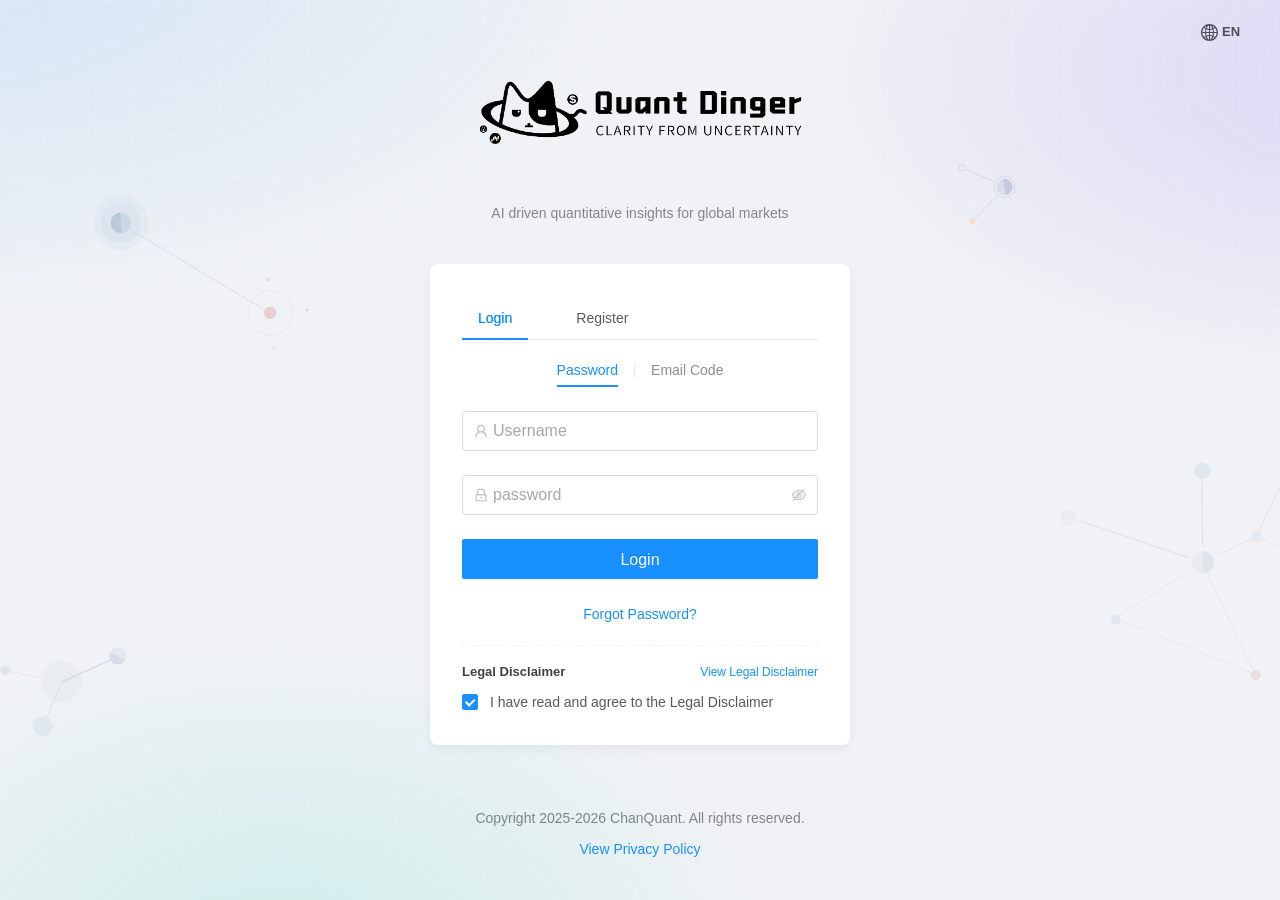
==== frontend_override/html/index.html @ 97d9e1c3 "feat: full codebase sync to Gitee - ChanQuant platform" ====
﻿<!DOCTYPE html>
<html lang="zh-cmn-Hans">
  <head>
    <meta charset="utf-8">
    <meta http-equiv="X-UA-Compatible" content="IE=edge">
    <meta name="viewport" content="width=device-width,initial-scale=1.0">
    <link rel="icon" href="./slogo.png">
    <title>ChanQuant</title>
    <style>
      :root {
        color-scheme: light dark;
      }

      * {
        box-sizing: border-box;
      }

      body {
        margin: 0;
        font-family: Inter, ui-sans-serif, system-ui, -apple-system, BlinkMacSystemFont, "Segoe UI", sans-serif;
      }

      .first-loading-wrp {
        min-height: 100vh;
        display: grid;
        place-items: center;
        padding: 32px;
        color: #111827;
        background:
          linear-gradient(135deg, rgba(37, 99, 235, 0.08), rgba(20, 184, 166, 0.08)),
          #f8fbff;
      }

      .first-loading-card {
        width: min(420px, 100%);
        display: grid;
        justify-items: center;
        gap: 18px;
        padding: 36px 34px;
        border: 1px solid rgba(148, 163, 184, 0.28);
        border-radius: 18px;
        background: rgba(255, 255, 255, 0.82);
        box-shadow: 0 24px 80px rgba(15, 23, 42, 0.12);
        backdrop-filter: blur(16px);
      }

      .brand-mark {
        width: 104px;
        height: 104px;
        object-fit: contain;
        filter: drop-shadow(0 18px 32px rgba(37, 99, 235, 0.18));
        animation: qdFloat 2.8s ease-in-out infinite;
      }

      .brand-title {
        margin: 2px 0 0;
        color: #0f172a;
        font-size: 30px;
        font-weight: 800;
        letter-spacing: 0;
      }

      .brand-subtitle {
        margin: 0;
        color: #64748b;
        font-size: 14px;
        font-weight: 600;
        text-align: center;
      }

      .loading-line {
        width: 220px;
        height: 4px;
        overflow: hidden;
        border-radius: 999px;
        background: rgba(37, 99, 235, 0.12);
      }

      .loading-line::before {
        content: "";
        display: block;
        width: 42%;
        height: 100%;
        border-radius: inherit;
        background: linear-gradient(90deg, #1d4ed8, #14b8a6);
        animation: qdLoad 1.15s ease-in-out infinite;
      }

      .loading-copy {
        margin: 0;
        color: #64748b;
        font-size: 13px;
      }

      @keyframes qdLoad {
        0% {
          transform: translateX(-110%);
        }
        100% {
          transform: translateX(260%);
        }
      }

      @keyframes qdFloat {
        0%,
        100% {
          transform: translateY(0);
        }
        50% {
          transform: translateY(-6px);
        }
      }

      @media (prefers-color-scheme: dark) {
        .first-loading-wrp {
          color: #f8fafc;
          background:
            linear-gradient(135deg, rgba(37, 99, 235, 0.16), rgba(20, 184, 166, 0.12)),
            #0b1120;
        }

        .first-loading-card {
          border-color: rgba(148, 163, 184, 0.2);
          background: rgba(15, 23, 42, 0.78);
          box-shadow: 0 24px 80px rgba(0, 0, 0, 0.34);
        }

        .brand-title {
          color: #f8fafc;
        }

        .brand-subtitle,
        .loading-copy {
          color: #94a3b8;
        }
      }

      @media (max-width: 640px) {
        .first-loading-card {
          padding: 30px 22px;
        }

        .brand-mark {
          width: 88px;
          height: 88px;
        }

        .brand-title {
          font-size: 26px;
        }
      }
    </style>
    <script type="module" crossorigin src="./assets/index-Bv_zhOcS.js"></script>
    <link rel="modulepreload" crossorigin href="./assets/vendor-utils-CIDSAJZe.js">
    <link rel="modulepreload" crossorigin href="./assets/vendor-9zn8LPJn.js">
    <link rel="modulepreload" crossorigin href="./assets/vue-core-YzJN5R7J.js">
    <link rel="modulepreload" crossorigin href="./assets/ant-ecosystem-B_Ju6ZU9.js">
    <link rel="modulepreload" crossorigin href="./assets/ant-design-vue-BVDxegCK.js">
    <link rel="modulepreload" crossorigin href="./assets/ant-pro-layout-BZ_DX24D.js">
    <link rel="stylesheet" crossorigin href="./assets/ant-design-vue-Bhq-_IVo.css">
    <link rel="stylesheet" crossorigin href="./assets/ant-pro-layout-BKFZB355.css">
    <link rel="stylesheet" crossorigin href="./assets/index-B1ghwBMZ.css">
  </head>
  <body>
    <noscript>
      <strong>We're sorry but ChanQuant doesn't work properly without JavaScript enabled. Please enable it to continue.</strong>
    </noscript>
    <div id="app">
      <div class="first-loading-wrp">
        <div class="first-loading-card">
          <img class="brand-mark" src="./slogo.png" alt="ChanQuant">
          <h2 class="brand-title">ChanQuant</h2>
          <p class="brand-subtitle">AI quantitative trading infrastructure</p>
          <div class="loading-line" aria-hidden="true"></div>
          <p class="loading-copy">Loading workspace...</p>
        </div>
      </div>
    </div>
  </body>
</html>
---- frontend_override/html/assets/ant-pro-layout-BKFZB355.css ----
.ant-pro-basicLayout{display:flex;flex-direction:column;width:100%;min-height:100%}.ant-pro-basicLayout:not(.ant-pro-basicLayout-mobile) ::-webkit-scrollbar{width:6px;height:6px}.ant-pro-basicLayout:not(.ant-pro-basicLayout-mobile) ::-webkit-scrollbar-track{background:#0000000f;border-radius:3px;-webkit-box-shadow:inset 0 0 5px rgba(0,0,0,.08)}.ant-pro-basicLayout:not(.ant-pro-basicLayout-mobile) ::-webkit-scrollbar-thumb{background:#0000001f;border-radius:3px;-webkit-box-shadow:inset 0 0 10px rgba(0,0,0,.2)}.ant-pro-basicLayout .ant-layout-header:not(.ant-pro-top-menu){background:#fff}.ant-pro-basicLayout .ant-layout-header.ant-pro-fixed-header{position:fixed;top:0}.ant-pro-basicLayout .ant-layout-sider-children{height:100%}.ant-pro-basicLayout .trigger{font-size:18px;line-height:64px;padding:0 24px;cursor:pointer;transition:color .3s}.ant-pro-basicLayout .trigger:hover{color:#1890ff}.ant-pro-basicLayout-content{position:relative;margin:24px;transition:all .2s}.ant-pro-basicLayout-content .ant-pro-page-header-wrap{margin:-24px -24px 0}.ant-pro-basicLayout-content-disable-margin{margin:0}.ant-pro-basicLayout-content-disable-margin>div>.ant-pro-page-header-wrap{margin:0}.ant-pro-basicLayout-content>.ant-layout{max-height:100%}.ant-pro-basicLayout .color-picker{margin:10px 0}.ant-pro-sider-menu-logo{position:relative;height:64px;padding-left:24px;overflow:hidden;transition:all .3s;line-height:64px;background:#001529}.ant-pro-sider-menu-logo svg,.ant-pro-sider-menu-logo img,.ant-pro-sider-menu-logo h1{display:inline-block}.ant-pro-sider-menu-logo svg,.ant-pro-sider-menu-logo img{height:32px;width:32px;vertical-align:middle}.ant-pro-sider-menu-logo h1{color:#fff;font-size:20px;margin:0 0 0 12px;font-family:Avenir,Helvetica Neue,Arial,Helvetica,sans-serif;font-weight:600;vertical-align:middle}.ant-pro-sider-menu-sider{position:relative;z-index:10;min-height:100vh;box-shadow:2px 0 6px #00152959}.ant-pro-sider-menu-sider.fix-sider-bar{position:fixed;top:0;left:0;box-shadow:2px 0 8px #1d23290d}.ant-pro-sider-menu-sider.fix-sider-bar .ant-menu-root{height:calc(100vh - 64px);overflow-y:auto}.ant-pro-sider-menu-sider.fix-sider-bar .ant-menu-inline{border-right:0}.ant-pro-sider-menu-sider.fix-sider-bar .ant-menu-inline .ant-menu-item,.ant-pro-sider-menu-sider.fix-sider-bar .ant-menu-inline .ant-menu-submenu-title{width:100%}.ant-pro-sider-menu-sider.light{background-color:#fff;box-shadow:2px 0 8px #1d23290d}.ant-pro-sider-menu-sider.light .ant-pro-sider-menu-logo{background:#fff;box-shadow:1px 1px #e8e8e8}.ant-pro-sider-menu-sider.light .ant-pro-sider-menu-logo h1{color:#1890ff}.ant-pro-sider-menu-sider.light .ant-menu-light{border-right-color:transparent}.ant-pro-sider-menu-icon{width:14px;vertical-align:baseline}.ant-pro-sider-menu .top-nav-menu li.ant-menu-item{height:64px;line-height:64px}.ant-pro-sider-menu .drawer .drawer-content{background:#001529}.ant-pro-sider-menu .ant-menu-inline-collapsed>.ant-menu-item .sider-menu-item-img+span,.ant-pro-sider-menu .ant-menu-inline-collapsed>.ant-menu-item-group>.ant-menu-item-group-list>.ant-menu-item .sider-menu-item-img+span,.ant-pro-sider-menu .ant-menu-inline-collapsed>.ant-menu-submenu>.ant-menu-submenu-title .sider-menu-item-img+span{display:inline-block;max-width:0;opacity:0}.ant-pro-sider-menu .ant-menu-item .sider-menu-item-img+span,.ant-pro-sider-menu .ant-menu-submenu-title .sider-menu-item-img+span{opacity:1;transition:opacity .3s cubic-bezier(.645,.045,.355,1),width .3s cubic-bezier(.645,.045,.355,1)}.ant-pro-sider-menu .ant-drawer-body{padding:0}.ant-pro-page-header-wrap-children-content{margin:24px 24px 0}.ant-pro-page-header-wrap-page-header-warp{background-color:#fff}.ant-pro-page-header-wrap-main .ant-pro-page-header-wrap-detail{display:flex}.ant-pro-page-header-wrap-main .ant-pro-page-header-wrap-row{display:flex;width:100%}.ant-pro-page-header-wrap-main .ant-pro-page-header-wrap-title-content{margin-bottom:16px}.ant-pro-page-header-wrap-main .ant-pro-page-header-wrap-title,.ant-pro-page-header-wrap-main .ant-pro-page-header-wrap-content{flex:auto}.ant-pro-page-header-wrap-main .ant-pro-page-header-wrap-extraContent,.ant-pro-page-header-wrap-main .ant-pro-page-header-wrap-main{flex:0 1 auto}.ant-pro-page-header-wrap-main .ant-pro-page-header-wrap-main{width:100%}.ant-pro-page-header-wrap-main .ant-pro-page-header-wrap-title,.ant-pro-page-header-wrap-main .ant-pro-page-header-wrap-logo{margin-bottom:16px}.ant-pro-page-header-wrap-main .ant-pro-page-header-wrap-extraContent{min-width:242px;margin-left:88px;text-align:right}@media screen and (max-width: 1200px){.ant-pro-page-header-wrap-main .ant-pro-page-header-wrap-extraContent{margin-left:44px}}@media screen and (max-width: 992px){.ant-pro-page-header-wrap-main .ant-pro-page-header-wrap-extraContent{margin-left:20px}}@media screen and (max-width: 768px){.ant-pro-page-header-wrap-main .ant-pro-page-header-wrap-row{display:block}.ant-pro-page-header-wrap-main .ant-pro-page-header-wrap-action,.ant-pro-page-header-wrap-main .ant-pro-page-header-wrap-extraContent{margin-left:0;text-align:left}}@media screen and (max-width: 576px){.ant-pro-page-header-wrap-detail{display:block}.ant-pro-page-header-wrap-extraContent{margin-left:0}}.ant-pro-grid-content{width:100%;min-height:100%;transition:.3s}.ant-pro-grid-content.wide{max-width:1200px;margin:0 auto}.ant-pro-global-footer{margin:48px 0 24px;padding:0 16px;text-align:center}.ant-pro-global-footer-links{margin-bottom:8px}.ant-pro-global-footer-links a{color:#00000073;transition:all .3s}.ant-pro-global-footer-links a:not(:last-child){margin-right:40px}.ant-pro-global-footer-links a:hover{color:#000000a6}.ant-pro-global-footer-copyright{color:#00000073;font-size:14px}.ant-pro-top-nav-header{position:relative;width:100%;height:64px;box-shadow:0 2px 8px #00000026;transition:background .3s,width .2s}.ant-pro-top-nav-header .ant-menu-submenu.ant-menu-submenu-horizontal{height:100%;line-height:64px}.ant-pro-top-nav-header .ant-menu-submenu.ant-menu-submenu-horizontal .ant-menu-submenu-title{height:100%}.ant-pro-top-nav-header.light{background-color:#fff}.ant-pro-top-nav-header.light h1{color:#002140}.ant-pro-top-nav-header-main{display:flex;height:64px;padding-left:24px}.ant-pro-top-nav-header-main.wide{max-width:1200px;margin:auto;padding-left:0}.ant-pro-top-nav-header-main .left{display:flex;flex:1}.ant-pro-top-nav-header-main .right{width:324px}.ant-pro-top-nav-header-logo{position:relative;width:165px;height:64px;overflow:hidden;line-height:64px;transition:all .3s}.ant-pro-top-nav-header-logo img,.ant-pro-top-nav-header-logo svg{display:inline-block;height:32px;width:32px;vertical-align:middle}.ant-pro-top-nav-header-logo h1{display:inline-block;margin:0 0 0 12px;color:#fff;font-weight:400;font-size:16px;vertical-align:top}.ant-pro-top-nav-header-menu .ant-menu.ant-menu-horizontal{height:64px;line-height:64px;border:none}.ant-pro-fixed-header{z-index:9;width:100%;transition:width .2s}.drop-down.menu .anticon{margin-right:8px}.drop-down.menu .ant-dropdown-menu-item{min-width:160px}.ant-pro-global-header{position:relative;height:64px;padding:0;background:#fff;box-shadow:0 1px 4px #00152914}.ant-pro-global-header-index-right{float:right;height:100%;margin-left:auto;overflow:hidden}.ant-pro-global-header-index-right .ant-pro-global-header-index-action{display:inline-block;height:100%;padding:0 12px;cursor:pointer;transition:all .3s}.ant-pro-global-header-index-right .ant-pro-global-header-index-action:hover{background:#00000006}.ant-pro-global-header-logo{display:inline-block;height:64px;padding:0 0 0 24px;font-size:20px;line-height:64px;vertical-align:top;cursor:pointer}.ant-pro-global-header-logo img,.ant-pro-global-header-logo svg{display:inline-block;width:32px;height:32px;vertical-align:middle}.ant-pro-global-header-menu .anticon{margin-right:8px}.ant-pro-global-header-menu .ant-dropdown-menu-item{min-width:160px}.ant-pro-global-header-trigger{height:64px;line-height:64px;vertical-align:top;padding:0 22px;display:inline-block;cursor:pointer;transition:all .3s,padding 0s}.ant-pro-global-header-trigger .anticon{font-size:20px;vertical-align:-.225em}.ant-pro-global-header-trigger:hover{background:#00000006}.ant-pro-global-header-content{height:64px;line-height:64px;vertical-align:top;display:inline-block}.ant-pro-global-header .dark{height:64px}.ant-pro-global-header .dark .action{color:#ffffffd9}.ant-pro-global-header .dark .action>i{color:#ffffffd9}.ant-pro-global-header .dark .action:hover,.ant-pro-global-header .dark .action.opened{background:#1890ff}.ant-pro-global-header .dark .action .ant-badge{color:#ffffffd9}.ant-pro-global-header .ant-pro-global-header-index-action i{color:#000000a6;vertical-align:middle}.ant-pro-setting-drawer-content{position:relative;min-height:100%}.ant-pro-setting-drawer-content .ant-list-item span{flex:1}.ant-pro-setting-drawer-block-checbox{display:flex}.ant-pro-setting-drawer-block-checbox-item{position:relative;margin-right:16px;border-radius:2px;cursor:pointer}.ant-pro-setting-drawer-block-checbox-item img{width:48px}.ant-pro-setting-drawer-block-checbox-selectIcon{position:absolute;top:0;right:0;width:100%;height:100%;padding-top:15px;padding-left:24px;color:#1890ff;font-weight:700;font-size:14px}.ant-pro-setting-drawer-block-checbox-selectIcon .action{color:#1890ff}.ant-pro-setting-drawer-color_block{display:inline-block;width:38px;height:22px;margin:4px 12px 4px 4px;vertical-align:middle;border-radius:4px;cursor:pointer}.ant-pro-setting-drawer-title{margin-bottom:12px;color:#000000d9;font-size:14px;line-height:22px}.ant-pro-setting-drawer-handle{position:absolute;top:240px;right:300px;z-index:0;display:flex;align-items:center;justify-content:center;width:48px;height:48px;font-size:16px;text-align:center;background:#1890ff;border-radius:4px 0 0 4px;cursor:pointer;pointer-events:auto}.ant-pro-setting-drawer-production-hint{margin-top:16px;font-size:12px}.ant-pro-setting-drawer-content .theme-color{margin-top:24px;overflow:hidden}.ant-pro-setting-drawer-content .theme-color .theme-color-title{margin-bottom:12px;font-size:14px;line-height:22px}.ant-pro-setting-drawer-content .theme-color .theme-color-block{float:left;width:20px;height:20px;margin-right:8px;color:#fff;font-weight:700;text-align:center;border-radius:2px;cursor:pointer}
---- frontend_override/html/assets/index-B1ghwBMZ.css ----
.ant-pro-header-menu .anticon{margin-right:8px}.ant-pro-header-menu .ant-dropdown-menu-item{min-width:160px}.ant-pro-header-menu .language-code{display:inline-flex;width:24px;margin-right:8px;font-size:12px;font-weight:600;color:#00000073}body.dark .ant-pro-header-menu,body.realdark .ant-pro-header-menu{background:#1f1f1f;border:1px solid #303030;box-shadow:0 10px 28px #00000073}body.dark .ant-pro-header-menu .ant-dropdown-menu-item,body.realdark .ant-pro-header-menu .ant-dropdown-menu-item{color:#ffffffd1}body.dark .ant-pro-header-menu .ant-dropdown-menu-item:hover,body.realdark .ant-pro-header-menu .ant-dropdown-menu-item:hover{background:#2a2a2a}body.dark .ant-pro-header-menu .ant-dropdown-menu-item-selected,body.realdark .ant-pro-header-menu .ant-dropdown-menu-item-selected{color:var(--primary-color-hover, #40a9ff);background:#1890ff24}body.dark .ant-pro-header-menu .language-code,body.realdark .ant-pro-header-menu .language-code{color:#ffffff80}body.dark .ant-pro-header-menu .ant-dropdown-menu-item-selected .language-code,body.realdark .ant-pro-header-menu .ant-dropdown-menu-item-selected .language-code{color:var(--primary-color-hover, #40a9ff)}.ant-pro-drop-down{display:inline-flex;align-items:center;justify-content:center;height:64px;line-height:64px;padding:0 12px;vertical-align:top;cursor:pointer;transition:all .3s}.ant-pro-drop-down.language-action{gap:4px;min-width:54px;padding:0 10px}.ant-pro-drop-down:hover{background:#0000000a}.ant-pro-drop-down>i,.ant-pro-drop-down .language-action-icon{display:inline-flex;align-items:center;justify-content:center;width:18px;height:18px;line-height:18px;font-size:17px!important;transform:none!important;flex:0 0 18px}.ant-pro-drop-down>i svg,.ant-pro-drop-down .language-action-icon svg{position:relative;top:0;display:block}.ant-pro-drop-down .language-action-label{display:inline-flex;align-items:center;height:18px;min-width:22px;font-size:13px;font-weight:600;line-height:18px;letter-spacing:0;transform:translateY(-.5px)}@media (max-width: 768px){.ant-pro-drop-down{padding:0 8px}.ant-pro-drop-down.language-action{min-width:48px;gap:3px;padding:0 8px}}#userLayout.user-layout-wrapper[data-v-d3055771]{height:100%}#userLayout.user-layout-wrapper.mobile .container .main[data-v-d3055771]{max-width:368px;width:98%}#userLayout.user-layout-wrapper .container[data-v-d3055771]{width:100%;min-height:100%;background:#f0f2f5 url(./background-BPP4oix0.svg) no-repeat 50%;background-size:100%;position:relative}#userLayout.user-layout-wrapper .container .fx-layer[data-v-d3055771]{position:absolute;inset:0;overflow:hidden;z-index:0;pointer-events:none}#userLayout.user-layout-wrapper .container .fx-layer .fx-gradient[data-v-d3055771]{position:absolute;inset:-20%;background:radial-gradient(1200px 600px at 10% 10%,rgba(78,161,255,.18),transparent 60%),radial-gradient(900px 500px at 90% 20%,rgba(127,92,255,.18),transparent 60%),radial-gradient(800px 500px at 30% 90%,rgba(0,210,170,.14),transparent 60%);filter:blur(20px);animation:fxFloat-d3055771 18s ease-in-out infinite alternate;transform:translateZ(0)}#userLayout.user-layout-wrapper .container .fx-layer .fx-grid[data-v-d3055771]{position:absolute;inset:0;background-image:linear-gradient(rgba(255,255,255,.06) 1px,transparent 1px),linear-gradient(90deg,rgba(255,255,255,.06) 1px,transparent 1px);background-size:44px 44px,44px 44px;background-position:0 0,0 0;mix-blend-mode:overlay;animation:gridDrift-d3055771 40s linear infinite}#userLayout.user-layout-wrapper .container .user-layout-lang[data-v-d3055771]{width:100%;height:40px;line-height:44px;text-align:right}#userLayout.user-layout-wrapper .container .user-layout-lang .select-lang-trigger[data-v-d3055771]{cursor:pointer;padding:12px;margin-right:24px;display:inline-flex;align-items:center;justify-content:center;font-size:18px;vertical-align:middle}#userLayout.user-layout-wrapper .container .user-layout-content[data-v-d3055771]{padding:32px 0 24px;display:flex;flex-direction:column;min-height:calc(100vh - 40px);position:relative;z-index:1}#userLayout.user-layout-wrapper .container .user-layout-content .top[data-v-d3055771]{text-align:center}#userLayout.user-layout-wrapper .container .user-layout-content .top .header[data-v-d3055771]{height:56px;line-height:56px}#userLayout.user-layout-wrapper .container .user-layout-content .top .header .badge[data-v-d3055771]{position:absolute;display:inline-block;line-height:1;vertical-align:middle;margin-left:-12px;margin-top:-10px;opacity:.8}#userLayout.user-layout-wrapper .container .user-layout-content .top .header .logo[data-v-d3055771]{width:342px;max-width:42vw;height:auto;vertical-align:middle;margin-right:0;border-style:none}#userLayout.user-layout-wrapper .container .user-layout-content .top .header .title[data-v-d3055771]{font-size:33px;color:#000000d9;font-family:Avenir,Helvetica Neue,Arial,Helvetica,sans-serif;font-weight:600;position:relative;top:2px}#userLayout.user-layout-wrapper .container .user-layout-content .top .desc[data-v-d3055771]{font-size:14px;color:#00000073;margin-top:12px;margin-bottom:40px}#userLayout.user-layout-wrapper .container .user-layout-content .main[data-v-d3055771]{min-width:320px;width:480px;margin:0 auto}#userLayout.user-layout-wrapper .container .user-layout-content .main-content[data-v-d3055771]{flex:1;display:flex;flex-direction:column;justify-content:center}#userLayout.user-layout-wrapper .container .user-layout-content .footer[data-v-d3055771]{width:100%;padding:0 16px;margin-top:auto;margin-bottom:16px;text-align:center}#userLayout.user-layout-wrapper .container .user-layout-content .footer .links[data-v-d3055771]{margin-bottom:8px;font-size:14px}#userLayout.user-layout-wrapper .container .user-layout-content .footer .links a[data-v-d3055771]{color:#00000073;transition:all .3s}#userLayout.user-layout-wrapper .container .user-layout-content .footer .links a[data-v-d3055771]:not(:last-child){margin-right:40px}#userLayout.user-layout-wrapper .container .user-layout-content .footer .copyright[data-v-d3055771]{color:#00000073;font-size:14px}#userLayout.user-layout-wrapper .container a[data-v-d3055771]{text-decoration:none}@media (max-width: 576px){#userLayout.user-layout-wrapper .container .user-layout-content .top .header .logo[data-v-d3055771]{width:208px;max-width:70vw;margin-top:8px}#userLayout.user-layout-wrapper .container .user-layout-content .main[data-v-d3055771]{width:92vw}}@keyframes fxFloat-d3055771{0%{transform:translate3d(-2%,-1%,0) scale(1)}50%{transform:translate3d(1%,2%,0) scale(1.02)}to{transform:translate3d(3%,-2%,0) scale(1.04)}}@keyframes gridDrift-d3055771{0%{background-position:0 0,0 0;transform:rotate(0)}50%{background-position:22px 22px,22px 22px}to{background-position:44px 44px,44px 44px;transform:rotate(.01turn)}}.qd-account-trigger{display:inline-flex!important;align-items:center!important;gap:14px;min-width:0;height:64px!important;margin-right:18px;padding:0 6px!important;line-height:normal!important;vertical-align:top}.qd-account-trigger .account-identity{display:inline-flex;align-items:center;gap:9px;min-width:0;height:32px;padding:0 9px 0 4px;border-radius:9px;line-height:32px;cursor:pointer;transition:background .16s ease,color .16s ease}.qd-account-trigger .account-identity:hover{background:#0f172a0d;color:var(--primary-color, #1890ff)}.qd-account-trigger .antd-pro-global-header-index-avatar{flex:0 0 auto;margin:0!important;box-shadow:0 1px 3px #0f172a2e}.qd-account-trigger .account-name{max-width:120px;overflow:hidden;color:#0f172adb;font-size:13px;font-weight:600;text-overflow:ellipsis;white-space:nowrap}.qd-account-trigger .account-credits{display:inline-flex;align-items:center;justify-content:center;gap:6px;height:32px;padding:0 11px;border:1px solid color-mix(in srgb,var(--primary-color, #1890ff) 18%,transparent);border-radius:9px;background:color-mix(in srgb,var(--primary-color, #1890ff) 5%,#fff);color:var(--primary-color, #1890ff);font-size:12px;font-weight:600;line-height:30px;white-space:nowrap;cursor:pointer;transition:background .16s ease,border-color .16s ease}.qd-account-trigger .account-credits:hover{border-color:color-mix(in srgb,var(--primary-color, #1890ff) 34%,transparent);background:color-mix(in srgb,var(--primary-color, #1890ff) 9%,#fff)}.qd-account-trigger .account-credits .anticon{font-size:13px}.qd-account-trigger .account-credits strong{color:var(--primary-color, #1890ff);font-size:13px;font-weight:700}.qd-account-trigger .account-recharge{display:inline-flex;align-items:center;justify-content:center;height:32px;padding:0 15px;border-radius:9px;font-size:12px;font-weight:600;line-height:30px;box-shadow:0 3px 8px color-mix(in srgb,var(--primary-color, #1890ff) 22%,transparent)}.qd-account-trigger .account-recharge span{line-height:1}.qd-account-dropdown{width:172px;min-width:172px}.qd-account-dropdown .qd-account-menu.ant-menu,.qd-account-dropdown .qd-account-menu.ant-dropdown-menu{display:flex!important;flex-direction:column!important;width:172px!important;min-width:172px!important;padding:6px!important;border:0;border-radius:8px;box-sizing:border-box}.qd-account-dropdown .qd-account-menu .ant-menu-item,.qd-account-dropdown .qd-account-menu .ant-dropdown-menu-item{display:flex!important;align-items:center;flex:0 0 auto;float:none!important;clear:both;width:160px!important;height:36px!important;min-width:160px!important;margin:0!important;padding:0 10px!important;border-radius:6px;line-height:36px!important;white-space:nowrap;box-sizing:border-box}.qd-account-dropdown .qd-account-menu .ant-menu-item+.ant-menu-item,.qd-account-dropdown .qd-account-menu .ant-dropdown-menu-item+.ant-menu-item,.qd-account-dropdown .qd-account-menu .ant-menu-item+.ant-dropdown-menu-item,.qd-account-dropdown .qd-account-menu .ant-dropdown-menu-item+.ant-dropdown-menu-item{margin-top:4px}.qd-account-dropdown .qd-account-menu .ant-menu-item .anticon,.qd-account-dropdown .qd-account-menu .ant-dropdown-menu-item .anticon{margin-right:8px;line-height:1}body.dark .qd-account-trigger .account-credits,body.realdark .qd-account-trigger .account-credits,.ant-layout.dark .qd-account-trigger .account-credits,.ant-layout.realdark .qd-account-trigger .account-credits,.ant-pro-layout.dark .qd-account-trigger .account-credits,.ant-pro-layout.realdark .qd-account-trigger .account-credits{border-color:#ffffff1f;background:#ffffff0f;color:var(--primary-color, #1890ff)!important}body.dark .qd-account-trigger .account-credits:hover,body.realdark .qd-account-trigger .account-credits:hover,.ant-layout.dark .qd-account-trigger .account-credits:hover,.ant-layout.realdark .qd-account-trigger .account-credits:hover,.ant-pro-layout.dark .qd-account-trigger .account-credits:hover,.ant-pro-layout.realdark .qd-account-trigger .account-credits:hover{border-color:color-mix(in srgb,var(--primary-color, #1890ff) 36%,transparent);background:color-mix(in srgb,var(--primary-color, #1890ff) 12%,transparent)}body.dark .qd-account-trigger .account-identity:hover,body.realdark .qd-account-trigger .account-identity:hover,.ant-layout.dark .qd-account-trigger .account-identity:hover,.ant-layout.realdark .qd-account-trigger .account-identity:hover,.ant-pro-layout.dark .qd-account-trigger .account-identity:hover,.ant-pro-layout.realdark .qd-account-trigger .account-identity:hover{background:#ffffff14}body.dark .qd-account-trigger .account-name,body.realdark .qd-account-trigger .account-name,.ant-layout.dark .qd-account-trigger .account-name,.ant-layout.realdark .qd-account-trigger .account-name,.ant-pro-layout.dark .qd-account-trigger .account-name,.ant-pro-layout.realdark .qd-account-trigger .account-name{color:#f8fafceb!important}body.dark .qd-account-trigger,body.realdark .qd-account-trigger,.ant-layout.dark .qd-account-trigger,.ant-layout.realdark .qd-account-trigger,.ant-pro-layout.dark .qd-account-trigger,.ant-pro-layout.realdark .qd-account-trigger{background:transparent}.ant-pro-drop-down .action{margin-right:8px}.ant-pro-drop-down .ant-dropdown-menu-item{min-width:160px}@media (max-width: 1280px){.qd-account-trigger{gap:10px;padding-right:6px!important}.qd-account-trigger .account-credits{height:30px;padding:0 9px}.qd-account-trigger .account-recharge{height:30px;padding:0 12px}}@media (max-width: 920px){.qd-account-trigger .account-name,.qd-account-trigger .account-credits,.qd-account-trigger .account-recharge{display:none}}body.dark .ant-dropdown-menu,body.realdark .ant-dropdown-menu,.ant-layout.dark .ant-dropdown-menu,.ant-layout.realdark .ant-dropdown-menu,.ant-pro-layout.dark .ant-dropdown-menu,.ant-pro-layout.realdark .ant-dropdown-menu,body.dark .qd-account-menu.ant-menu,body.realdark .qd-account-menu.ant-menu,.ant-layout.dark .qd-account-menu.ant-menu,.ant-layout.realdark .qd-account-menu.ant-menu,.ant-pro-layout.dark .qd-account-menu.ant-menu,.ant-pro-layout.realdark .qd-account-menu.ant-menu{background-color:#1f1f1f;border:1px solid #303030;box-shadow:0 4px 12px #0000004d}body.dark .ant-dropdown-menu .ant-dropdown-menu-item,body.realdark .ant-dropdown-menu .ant-dropdown-menu-item,.ant-layout.dark .ant-dropdown-menu .ant-dropdown-menu-item,.ant-layout.realdark .ant-dropdown-menu .ant-dropdown-menu-item,.ant-pro-layout.dark .ant-dropdown-menu .ant-dropdown-menu-item,.ant-pro-layout.realdark .ant-dropdown-menu .ant-dropdown-menu-item,body.dark .qd-account-menu.ant-menu .ant-dropdown-menu-item,body.realdark .qd-account-menu.ant-menu .ant-dropdown-menu-item,.ant-layout.dark .qd-account-menu.ant-menu .ant-dropdown-menu-item,.ant-layout.realdark .qd-account-menu.ant-menu .ant-dropdown-menu-item,.ant-pro-layout.dark .qd-account-menu.ant-menu .ant-dropdown-menu-item,.ant-pro-layout.realdark .qd-account-menu.ant-menu .ant-dropdown-menu-item,body.dark .ant-dropdown-menu .ant-menu-item,body.realdark .ant-dropdown-menu .ant-menu-item,.ant-layout.dark .ant-dropdown-menu .ant-menu-item,.ant-layout.realdark .ant-dropdown-menu .ant-menu-item,.ant-pro-layout.dark .ant-dropdown-menu .ant-menu-item,.ant-pro-layout.realdark .ant-dropdown-menu .ant-menu-item,body.dark .qd-account-menu.ant-menu .ant-menu-item,body.realdark .qd-account-menu.ant-menu .ant-menu-item,.ant-layout.dark .qd-account-menu.ant-menu .ant-menu-item,.ant-layout.realdark .qd-account-menu.ant-menu .ant-menu-item,.ant-pro-layout.dark .qd-account-menu.ant-menu .ant-menu-item,.ant-pro-layout.realdark .qd-account-menu.ant-menu .ant-menu-item{color:#ffffffd9}body.dark .ant-dropdown-menu .ant-dropdown-menu-item:hover,body.realdark .ant-dropdown-menu .ant-dropdown-menu-item:hover,.ant-layout.dark .ant-dropdown-menu .ant-dropdown-menu-item:hover,.ant-layout.realdark .ant-dropdown-menu .ant-dropdown-menu-item:hover,.ant-pro-layout.dark .ant-dropdown-menu .ant-dropdown-menu-item:hover,.ant-pro-layout.realdark .ant-dropdown-menu .ant-dropdown-menu-item:hover,body.dark .qd-account-menu.ant-menu .ant-dropdown-menu-item:hover,body.realdark .qd-account-menu.ant-menu .ant-dropdown-menu-item:hover,.ant-layout.dark .qd-account-menu.ant-menu .ant-dropdown-menu-item:hover,.ant-layout.realdark .qd-account-menu.ant-menu .ant-dropdown-menu-item:hover,.ant-pro-layout.dark .qd-account-menu.ant-menu .ant-dropdown-menu-item:hover,.ant-pro-layout.realdark .qd-account-menu.ant-menu .ant-dropdown-menu-item:hover,body.dark .ant-dropdown-menu .ant-menu-item:hover,body.realdark .ant-dropdown-menu .ant-menu-item:hover,.ant-layout.dark .ant-dropdown-menu .ant-menu-item:hover,.ant-layout.realdark .ant-dropdown-menu .ant-menu-item:hover,.ant-pro-layout.dark .ant-dropdown-menu .ant-menu-item:hover,.ant-pro-layout.realdark .ant-dropdown-menu .ant-menu-item:hover,body.dark .qd-account-menu.ant-menu .ant-menu-item:hover,body.realdark .qd-account-menu.ant-menu .ant-menu-item:hover,.ant-layout.dark .qd-account-menu.ant-menu .ant-menu-item:hover,.ant-layout.realdark .qd-account-menu.ant-menu .ant-menu-item:hover,.ant-pro-layout.dark .qd-account-menu.ant-menu .ant-menu-item:hover,.ant-pro-layout.realdark .qd-account-menu.ant-menu .ant-menu-item:hover,body.dark .ant-dropdown-menu .ant-dropdown-menu-item.ant-dropdown-menu-item-selected,body.realdark .ant-dropdown-menu .ant-dropdown-menu-item.ant-dropdown-menu-item-selected,.ant-layout.dark .ant-dropdown-menu .ant-dropdown-menu-item.ant-dropdown-menu-item-selected,.ant-layout.realdark .ant-dropdown-menu .ant-dropdown-menu-item.ant-dropdown-menu-item-selected,.ant-pro-layout.dark .ant-dropdown-menu .ant-dropdown-menu-item.ant-dropdown-menu-item-selected,.ant-pro-layout.realdark .ant-dropdown-menu .ant-dropdown-menu-item.ant-dropdown-menu-item-selected,body.dark .qd-account-menu.ant-menu .ant-dropdown-menu-item.ant-dropdown-menu-item-selected,body.realdark .qd-account-menu.ant-menu .ant-dropdown-menu-item.ant-dropdown-menu-item-selected,.ant-layout.dark .qd-account-menu.ant-menu .ant-dropdown-menu-item.ant-dropdown-menu-item-selected,.ant-layout.realdark .qd-account-menu.ant-menu .ant-dropdown-menu-item.ant-dropdown-menu-item-selected,.ant-pro-layout.dark .qd-account-menu.ant-menu .ant-dropdown-menu-item.ant-dropdown-menu-item-selected,.ant-pro-layout.realdark .qd-account-menu.ant-menu .ant-dropdown-menu-item.ant-dropdown-menu-item-selected,body.dark .ant-dropdown-menu .ant-menu-item.ant-dropdown-menu-item-selected,body.realdark .ant-dropdown-menu .ant-menu-item.ant-dropdown-menu-item-selected,.ant-layout.dark .ant-dropdown-menu .ant-menu-item.ant-dropdown-menu-item-selected,.ant-layout.realdark .ant-dropdown-menu .ant-menu-item.ant-dropdown-menu-item-selected,.ant-pro-layout.dark .ant-dropdown-menu .ant-menu-item.ant-dropdown-menu-item-selected,.ant-pro-layout.realdark .ant-dropdown-menu .ant-menu-item.ant-dropdown-menu-item-selected,body.dark .qd-account-menu.ant-menu .ant-menu-item.ant-dropdown-menu-item-selected,body.realdark .qd-account-menu.ant-menu .ant-menu-item.ant-dropdown-menu-item-selected,.ant-layout.dark .qd-account-menu.ant-menu .ant-menu-item.ant-dropdown-menu-item-selected,.ant-layout.realdark .qd-account-menu.ant-menu .ant-menu-item.ant-dropdown-menu-item-selected,.ant-pro-layout.dark .qd-account-menu.ant-menu .ant-menu-item.ant-dropdown-menu-item-selected,.ant-pro-layout.realdark .qd-account-menu.ant-menu .ant-menu-item.ant-dropdown-menu-item-selected,body.dark .ant-dropdown-menu .ant-dropdown-menu-item.ant-menu-item-selected,body.realdark .ant-dropdown-menu .ant-dropdown-menu-item.ant-menu-item-selected,.ant-layout.dark .ant-dropdown-menu .ant-dropdown-menu-item.ant-menu-item-selected,.ant-layout.realdark .ant-dropdown-menu .ant-dropdown-menu-item.ant-menu-item-selected,.ant-pro-layout.dark .ant-dropdown-menu .ant-dropdown-menu-item.ant-menu-item-selected,.ant-pro-layout.realdark .ant-dropdown-menu .ant-dropdown-menu-item.ant-menu-item-selected,body.dark .qd-account-menu.ant-menu .ant-dropdown-menu-item.ant-menu-item-selected,body.realdark .qd-account-menu.ant-menu .ant-dropdown-menu-item.ant-menu-item-selected,.ant-layout.dark .qd-account-menu.ant-menu .ant-dropdown-menu-item.ant-menu-item-selected,.ant-layout.realdark .qd-account-menu.ant-menu .ant-dropdown-menu-item.ant-menu-item-selected,.ant-pro-layout.dark .qd-account-menu.ant-menu .ant-dropdown-menu-item.ant-menu-item-selected,.ant-pro-layout.realdark .qd-account-menu.ant-menu .ant-dropdown-menu-item.ant-menu-item-selected,body.dark .ant-dropdown-menu .ant-menu-item.ant-menu-item-selected,body.realdark .ant-dropdown-menu .ant-menu-item.ant-menu-item-selected,.ant-layout.dark .ant-dropdown-menu .ant-menu-item.ant-menu-item-selected,.ant-layout.realdark .ant-dropdown-menu .ant-menu-item.ant-menu-item-selected,.ant-pro-layout.dark .ant-dropdown-menu .ant-menu-item.ant-menu-item-selected,.ant-pro-layout.realdark .ant-dropdown-menu .ant-menu-item.ant-menu-item-selected,body.dark .qd-account-menu.ant-menu .ant-menu-item.ant-menu-item-selected,body.realdark .qd-account-menu.ant-menu .ant-menu-item.ant-menu-item-selected,.ant-layout.dark .qd-account-menu.ant-menu .ant-menu-item.ant-menu-item-selected,.ant-layout.realdark .qd-account-menu.ant-menu .ant-menu-item.ant-menu-item-selected,.ant-pro-layout.dark .qd-account-menu.ant-menu .ant-menu-item.ant-menu-item-selected,.ant-pro-layout.realdark .qd-account-menu.ant-menu .ant-menu-item.ant-menu-item-selected{background-color:#262626;color:var(--primary-color, #1890ff)}body.dark .ant-dropdown-menu .ant-dropdown-menu-item .anticon,body.realdark .ant-dropdown-menu .ant-dropdown-menu-item .anticon,.ant-layout.dark .ant-dropdown-menu .ant-dropdown-menu-item .anticon,.ant-layout.realdark .ant-dropdown-menu .ant-dropdown-menu-item .anticon,.ant-pro-layout.dark .ant-dropdown-menu .ant-dropdown-menu-item .anticon,.ant-pro-layout.realdark .ant-dropdown-menu .ant-dropdown-menu-item .anticon,body.dark .qd-account-menu.ant-menu .ant-dropdown-menu-item .anticon,body.realdark .qd-account-menu.ant-menu .ant-dropdown-menu-item .anticon,.ant-layout.dark .qd-account-menu.ant-menu .ant-dropdown-menu-item .anticon,.ant-layout.realdark .qd-account-menu.ant-menu .ant-dropdown-menu-item .anticon,.ant-pro-layout.dark .qd-account-menu.ant-menu .ant-dropdown-menu-item .anticon,.ant-pro-layout.realdark .qd-account-menu.ant-menu .ant-dropdown-menu-item .anticon,body.dark .ant-dropdown-menu .ant-menu-item .anticon,body.realdark .ant-dropdown-menu .ant-menu-item .anticon,.ant-layout.dark .ant-dropdown-menu .ant-menu-item .anticon,.ant-layout.realdark .ant-dropdown-menu .ant-menu-item .anticon,.ant-pro-layout.dark .ant-dropdown-menu .ant-menu-item .anticon,.ant-pro-layout.realdark .ant-dropdown-menu .ant-menu-item .anticon,body.dark .qd-account-menu.ant-menu .ant-menu-item .anticon,body.realdark .qd-account-menu.ant-menu .ant-menu-item .anticon,.ant-layout.dark .qd-account-menu.ant-menu .ant-menu-item .anticon,.ant-layout.realdark .qd-account-menu.ant-menu .ant-menu-item .anticon,.ant-pro-layout.dark .qd-account-menu.ant-menu .ant-menu-item .anticon,.ant-pro-layout.realdark .qd-account-menu.ant-menu .ant-menu-item .anticon{color:#ffffffd9}body.dark .ant-dropdown-menu .ant-dropdown-menu-item-divider,body.realdark .ant-dropdown-menu .ant-dropdown-menu-item-divider,.ant-layout.dark .ant-dropdown-menu .ant-dropdown-menu-item-divider,.ant-layout.realdark .ant-dropdown-menu .ant-dropdown-menu-item-divider,.ant-pro-layout.dark .ant-dropdown-menu .ant-dropdown-menu-item-divider,.ant-pro-layout.realdark .ant-dropdown-menu .ant-dropdown-menu-item-divider,body.dark .qd-account-menu.ant-menu .ant-dropdown-menu-item-divider,body.realdark .qd-account-menu.ant-menu .ant-dropdown-menu-item-divider,.ant-layout.dark .qd-account-menu.ant-menu .ant-dropdown-menu-item-divider,.ant-layout.realdark .qd-account-menu.ant-menu .ant-dropdown-menu-item-divider,.ant-pro-layout.dark .qd-account-menu.ant-menu .ant-dropdown-menu-item-divider,.ant-pro-layout.realdark .qd-account-menu.ant-menu .ant-dropdown-menu-item-divider{background-color:#303030}.notice-icon-wrapper[data-v-124c85a4]{display:inline-block;vertical-align:top}.header-notice[data-v-124c85a4]{display:inline-flex;align-items:center;justify-content:center;height:64px;line-height:64px;transition:all .3s;cursor:pointer;padding:0 12px;vertical-align:top}.header-notice[data-v-124c85a4]:hover{background:#0000000a}.header-notice span[data-v-124c85a4]{vertical-align:initial}@media (max-width: 768px){.header-notice[data-v-124c85a4]{padding:0 8px}}.notice-header[data-v-124c85a4]{display:flex;justify-content:space-between;align-items:center;padding:12px 16px;border-bottom:1px solid #f0f0f0}.notice-header .notice-title[data-v-124c85a4]{font-weight:500;font-size:14px}.notice-header .notice-action[data-v-124c85a4]{font-size:12px;color:var(--primary-color, #1890ff);cursor:pointer}.notice-header .notice-action[data-v-124c85a4]:hover{color:var(--primary-color-hover, #40a9ff)}.notice-list[data-v-124c85a4]{max-height:400px;overflow-y:auto}.notice-item[data-v-124c85a4]{display:flex;padding:12px 16px;cursor:pointer;transition:background .3s}.notice-item[data-v-124c85a4]:hover{background:#f5f5f5}.notice-item.unread[data-v-124c85a4]{background:#e6f7ff}.notice-item.unread[data-v-124c85a4]:hover{background:#bae7ff}.notice-item .notice-item-icon[data-v-124c85a4]{flex-shrink:0;width:32px;height:32px;display:flex;align-items:center;justify-content:center;background:#f0f0f0;border-radius:50%;margin-right:12px;font-size:16px}.notice-item .notice-item-content[data-v-124c85a4]{flex:1;min-width:0}.notice-item .notice-item-content .notice-item-title[data-v-124c85a4]{font-weight:500;font-size:13px;color:#000000d9;margin-bottom:4px;white-space:nowrap;overflow:hidden;text-overflow:ellipsis}.notice-item .notice-item-content .notice-item-desc[data-v-124c85a4]{font-size:12px;color:#00000073;line-height:1.5;margin-bottom:4px}.notice-item .notice-item-content .notice-item-time[data-v-124c85a4]{font-size:11px;color:#00000040}.notice-empty[data-v-124c85a4]{padding:48px 0}.notice-footer[data-v-124c85a4]{text-align:center;padding:12px;border-top:1px solid #f0f0f0}.notice-footer a[data-v-124c85a4]{color:var(--primary-color, #1890ff);cursor:pointer}.notice-footer a[data-v-124c85a4]:hover{color:var(--primary-color-hover, #40a9ff)}.notice-detail .notice-detail-meta[data-v-124c85a4]{display:flex;justify-content:space-between;align-items:center}.notice-detail .notice-detail-meta .notice-detail-type[data-v-124c85a4]{display:flex;align-items:center;gap:8px}.notice-detail .notice-detail-meta .notice-detail-type .type-label[data-v-124c85a4]{font-size:14px;color:#000000a6}.notice-detail .notice-detail-meta .notice-detail-time[data-v-124c85a4]{display:flex;align-items:center;gap:6px;font-size:13px;color:#00000073}.notice-detail .notice-detail-content .message-body[data-v-124c85a4]{font-size:14px;line-height:1.8;color:#000000d9;max-height:300px;overflow-y:auto;padding:8px 0}.notice-detail .notice-detail-content .message-body h2[data-v-124c85a4],.notice-detail .notice-detail-content .message-body h3[data-v-124c85a4],.notice-detail .notice-detail-content .message-body h4[data-v-124c85a4]{margin:12px 0 8px;font-weight:600}.notice-detail .notice-detail-content .message-body h2[data-v-124c85a4]{font-size:18px}.notice-detail .notice-detail-content .message-body h3[data-v-124c85a4]{font-size:16px}.notice-detail .notice-detail-content .message-body h4[data-v-124c85a4]{font-size:14px}.notice-detail .notice-detail-content .message-body li[data-v-124c85a4]{margin-left:20px;list-style:disc}.notice-detail .notice-detail-content .message-body strong[data-v-124c85a4]{font-weight:600}.notice-detail .notice-detail-content.html-report .message-body[data-v-124c85a4]{max-height:70vh;padding:0;margin:-16px -24px;overflow-y:auto}.notice-detail .notice-detail-extra .extra-title[data-v-124c85a4]{font-weight:500;font-size:14px;margin-bottom:12px;color:#000000d9}.notice-detail .notice-detail-extra .extra-item[data-v-124c85a4]{display:flex;align-items:flex-start;margin-bottom:8px;font-size:13px}.notice-detail .notice-detail-extra .extra-item .label[data-v-124c85a4]{flex-shrink:0;color:#00000073;margin-right:8px}.notice-detail .notice-detail-extra .extra-item .value[data-v-124c85a4]{color:#000000d9;word-break:break-word}.notice-detail .notice-detail-extra .extra-item.decision[data-v-124c85a4]{align-items:center}.notice-detail .notice-detail-extra .extra-item.decision .confidence[data-v-124c85a4]{margin-left:8px;color:#00000073;font-size:12px}.notice-detail .notice-detail-actions[data-v-124c85a4]{margin-top:24px;display:flex;justify-content:flex-end;gap:12px}.header-notice-wrapper{top:50px!important}.header-notice-wrapper .ant-popover-inner-content{padding:0}.notice-detail-modal .ant-modal-header{border-bottom:1px solid #f0f0f0}.notice-detail-modal .ant-modal-body{padding:16px 24px}.notice-detail-modal.html-report-modal .ant-modal-body{padding:0}body.dark .header-notice-wrapper .ant-popover-inner,body.realdark .header-notice-wrapper .ant-popover-inner,.ant-layout.dark .header-notice-wrapper .ant-popover-inner,.ant-layout.realdark .header-notice-wrapper .ant-popover-inner{background:#1f1f1f}body.dark .header-notice-wrapper .ant-popover-arrow,body.realdark .header-notice-wrapper .ant-popover-arrow,.ant-layout.dark .header-notice-wrapper .ant-popover-arrow,.ant-layout.realdark .header-notice-wrapper .ant-popover-arrow{border-color:#1f1f1f}body.dark .header-notice-wrapper .notice-header,body.realdark .header-notice-wrapper .notice-header,.ant-layout.dark .header-notice-wrapper .notice-header,.ant-layout.realdark .header-notice-wrapper .notice-header{border-color:#303030}body.dark .header-notice-wrapper .notice-header .notice-title,body.realdark .header-notice-wrapper .notice-header .notice-title,.ant-layout.dark .header-notice-wrapper .notice-header .notice-title,.ant-layout.realdark .header-notice-wrapper .notice-header .notice-title{color:#ffffffd9}body.dark .header-notice-wrapper .notice-item:hover,body.realdark .header-notice-wrapper .notice-item:hover,.ant-layout.dark .header-notice-wrapper .notice-item:hover,.ant-layout.realdark .header-notice-wrapper .notice-item:hover{background:#303030}body.dark .header-notice-wrapper .notice-item.unread,body.realdark .header-notice-wrapper .notice-item.unread,.ant-layout.dark .header-notice-wrapper .notice-item.unread,.ant-layout.realdark .header-notice-wrapper .notice-item.unread{background:#1890ff26}body.dark .header-notice-wrapper .notice-item.unread:hover,body.realdark .header-notice-wrapper .notice-item.unread:hover,.ant-layout.dark .header-notice-wrapper .notice-item.unread:hover,.ant-layout.realdark .header-notice-wrapper .notice-item.unread:hover{background:#1890ff40}body.dark .header-notice-wrapper .notice-item .notice-item-icon,body.realdark .header-notice-wrapper .notice-item .notice-item-icon,.ant-layout.dark .header-notice-wrapper .notice-item .notice-item-icon,.ant-layout.realdark .header-notice-wrapper .notice-item .notice-item-icon{background:#303030}body.dark .header-notice-wrapper .notice-item .notice-item-content .notice-item-title,body.realdark .header-notice-wrapper .notice-item .notice-item-content .notice-item-title,.ant-layout.dark .header-notice-wrapper .notice-item .notice-item-content .notice-item-title,.ant-layout.realdark .header-notice-wrapper .notice-item .notice-item-content .notice-item-title{color:#ffffffd9}body.dark .header-notice-wrapper .notice-item .notice-item-content .notice-item-desc,body.realdark .header-notice-wrapper .notice-item .notice-item-content .notice-item-desc,.ant-layout.dark .header-notice-wrapper .notice-item .notice-item-content .notice-item-desc,.ant-layout.realdark .header-notice-wrapper .notice-item .notice-item-content .notice-item-desc{color:#ffffff73}body.dark .header-notice-wrapper .notice-item .notice-item-content .notice-item-time,body.realdark .header-notice-wrapper .notice-item .notice-item-content .notice-item-time,.ant-layout.dark .header-notice-wrapper .notice-item .notice-item-content .notice-item-time,.ant-layout.realdark .header-notice-wrapper .notice-item .notice-item-content .notice-item-time{color:#ffffff40}body.dark .header-notice-wrapper .notice-footer,body.realdark .header-notice-wrapper .notice-footer,.ant-layout.dark .header-notice-wrapper .notice-footer,.ant-layout.realdark .header-notice-wrapper .notice-footer{border-color:#303030}body.dark .header-notice-wrapper .ant-empty-description,body.realdark .header-notice-wrapper .ant-empty-description,.ant-layout.dark .header-notice-wrapper .ant-empty-description,.ant-layout.realdark .header-notice-wrapper .ant-empty-description{color:#ffffff73}body.dark .notice-detail-modal .ant-modal-content,body.realdark .notice-detail-modal .ant-modal-content,.ant-layout.dark .notice-detail-modal .ant-modal-content,.ant-layout.realdark .notice-detail-modal .ant-modal-content{background:#1f1f1f}body.dark .notice-detail-modal .ant-modal-header,body.realdark .notice-detail-modal .ant-modal-header,.ant-layout.dark .notice-detail-modal .ant-modal-header,.ant-layout.realdark .notice-detail-modal .ant-modal-header{background:#1f1f1f;border-color:#303030}body.dark .notice-detail-modal .ant-modal-header .ant-modal-title,body.realdark .notice-detail-modal .ant-modal-header .ant-modal-title,.ant-layout.dark .notice-detail-modal .ant-modal-header .ant-modal-title,.ant-layout.realdark .notice-detail-modal .ant-modal-header .ant-modal-title{color:#ffffffd9}body.dark .notice-detail-modal .ant-modal-close-x,body.realdark .notice-detail-modal .ant-modal-close-x,.ant-layout.dark .notice-detail-modal .ant-modal-close-x,.ant-layout.realdark .notice-detail-modal .ant-modal-close-x{color:#ffffff73}body.dark .notice-detail-modal .ant-divider,body.realdark .notice-detail-modal .ant-divider,.ant-layout.dark .notice-detail-modal .ant-divider,.ant-layout.realdark .notice-detail-modal .ant-divider{border-color:#303030}body.dark .notice-detail-modal .notice-detail .notice-detail-meta .notice-detail-type .type-label,body.realdark .notice-detail-modal .notice-detail .notice-detail-meta .notice-detail-type .type-label,.ant-layout.dark .notice-detail-modal .notice-detail .notice-detail-meta .notice-detail-type .type-label,.ant-layout.realdark .notice-detail-modal .notice-detail .notice-detail-meta .notice-detail-type .type-label{color:#ffffffa6}body.dark .notice-detail-modal .notice-detail .notice-detail-meta .notice-detail-time,body.realdark .notice-detail-modal .notice-detail .notice-detail-meta .notice-detail-time,.ant-layout.dark .notice-detail-modal .notice-detail .notice-detail-meta .notice-detail-time,.ant-layout.realdark .notice-detail-modal .notice-detail .notice-detail-meta .notice-detail-time{color:#ffffff73}body.dark .notice-detail-modal .notice-detail .notice-detail-content .message-body,body.realdark .notice-detail-modal .notice-detail .notice-detail-content .message-body,.ant-layout.dark .notice-detail-modal .notice-detail .notice-detail-content .message-body,.ant-layout.realdark .notice-detail-modal .notice-detail .notice-detail-content .message-body,body.dark .notice-detail-modal .notice-detail .notice-detail-extra .extra-title,body.realdark .notice-detail-modal .notice-detail .notice-detail-extra .extra-title,.ant-layout.dark .notice-detail-modal .notice-detail .notice-detail-extra .extra-title,.ant-layout.realdark .notice-detail-modal .notice-detail .notice-detail-extra .extra-title{color:#ffffffd9}body.dark .notice-detail-modal .notice-detail .notice-detail-extra .extra-item .label,body.realdark .notice-detail-modal .notice-detail .notice-detail-extra .extra-item .label,.ant-layout.dark .notice-detail-modal .notice-detail .notice-detail-extra .extra-item .label,.ant-layout.realdark .notice-detail-modal .notice-detail .notice-detail-extra .extra-item .label{color:#ffffff73}body.dark .notice-detail-modal .notice-detail .notice-detail-extra .extra-item .value,body.realdark .notice-detail-modal .notice-detail .notice-detail-extra .extra-item .value,.ant-layout.dark .notice-detail-modal .notice-detail .notice-detail-extra .extra-item .value,.ant-layout.realdark .notice-detail-modal .notice-detail .notice-detail-extra .extra-item .value{color:#ffffffd9}body.dark .notice-detail-modal .notice-detail .notice-detail-extra .extra-item .confidence,body.realdark .notice-detail-modal .notice-detail .notice-detail-extra .extra-item .confidence,.ant-layout.dark .notice-detail-modal .notice-detail .notice-detail-extra .extra-item .confidence,.ant-layout.realdark .notice-detail-modal .notice-detail .notice-detail-extra .extra-item .confidence{color:#ffffff73}.ant-pro-global-header-index-right{display:flex;align-items:center;flex-shrink:0}.ant-pro-global-header-index-right .ant-pro-global-header-index-action{display:inline-flex;align-items:center;justify-content:center;height:64px;padding:0 12px;color:#000000a6;transition:all .3s;cursor:pointer;vertical-align:top}.ant-pro-global-header-index-right .ant-pro-global-header-index-action:hover{color:#1890ff;background:#0000000a}@media (max-width: 768px){.ant-pro-global-header-index-right .ant-pro-global-header-index-action,.ant-pro-global-header-index-right .ant-pro-drop-down,.ant-pro-global-header-index-right .ant-pro-account-avatar{padding:0 8px}}body.dark .ant-pro-global-header-index-right,body.realdark .ant-pro-global-header-index-right,.ant-layout.dark .ant-pro-global-header-index-right,.ant-layout.realdark .ant-pro-global-header-index-right,.ant-pro-layout.dark .ant-pro-global-header-index-right,.ant-pro-layout.realdark .ant-pro-global-header-index-right,body.dark .ant-pro-global-header-index-right *,body.realdark .ant-pro-global-header-index-right *,.ant-layout.dark .ant-pro-global-header-index-right *,.ant-layout.realdark .ant-pro-global-header-index-right *,.ant-pro-layout.dark .ant-pro-global-header-index-right *,.ant-pro-layout.realdark .ant-pro-global-header-index-right *,body.dark .ant-pro-global-header-index-right .ant-pro-global-header-index-action,body.realdark .ant-pro-global-header-index-right .ant-pro-global-header-index-action,.ant-layout.dark .ant-pro-global-header-index-right .ant-pro-global-header-index-action,.ant-layout.realdark .ant-pro-global-header-index-right .ant-pro-global-header-index-action,.ant-pro-layout.dark .ant-pro-global-header-index-right .ant-pro-global-header-index-action,.ant-pro-layout.realdark .ant-pro-global-header-index-right .ant-pro-global-header-index-action{color:#ffffffd9!important}body.dark .ant-pro-global-header-index-right .ant-pro-global-header-index-action:hover,body.realdark .ant-pro-global-header-index-right .ant-pro-global-header-index-action:hover,.ant-layout.dark .ant-pro-global-header-index-right .ant-pro-global-header-index-action:hover,.ant-layout.realdark .ant-pro-global-header-index-right .ant-pro-global-header-index-action:hover,.ant-pro-layout.dark .ant-pro-global-header-index-right .ant-pro-global-header-index-action:hover,.ant-pro-layout.realdark .ant-pro-global-header-index-right .ant-pro-global-header-index-action:hover{color:var(--primary-color, #1890ff)!important;background:#ffffff14!important}body.dark .ant-pro-global-header-index-right .ant-pro-account-avatar .antd-pro-global-header-index-avatar,body.realdark .ant-pro-global-header-index-right .ant-pro-account-avatar .antd-pro-global-header-index-avatar,.ant-layout.dark .ant-pro-global-header-index-right .ant-pro-account-avatar .antd-pro-global-header-index-avatar,.ant-layout.realdark .ant-pro-global-header-index-right .ant-pro-account-avatar .antd-pro-global-header-index-avatar,.ant-pro-layout.dark .ant-pro-global-header-index-right .ant-pro-account-avatar .antd-pro-global-header-index-avatar,.ant-pro-layout.realdark .ant-pro-global-header-index-right .ant-pro-account-avatar .antd-pro-global-header-index-avatar{background:#ffffff40!important}body.dark .ant-pro-global-header-index-right .ant-pro-drop-down,body.realdark .ant-pro-global-header-index-right .ant-pro-drop-down,.ant-layout.dark .ant-pro-global-header-index-right .ant-pro-drop-down,.ant-layout.realdark .ant-pro-global-header-index-right .ant-pro-drop-down,.ant-pro-layout.dark .ant-pro-global-header-index-right .ant-pro-drop-down,.ant-pro-layout.realdark .ant-pro-global-header-index-right .ant-pro-drop-down,body.dark .ant-pro-global-header-index-right .ant-dropdown-trigger,body.realdark .ant-pro-global-header-index-right .ant-dropdown-trigger,.ant-layout.dark .ant-pro-global-header-index-right .ant-dropdown-trigger,.ant-layout.realdark .ant-pro-global-header-index-right .ant-dropdown-trigger,.ant-pro-layout.dark .ant-pro-global-header-index-right .ant-dropdown-trigger,.ant-pro-layout.realdark .ant-pro-global-header-index-right .ant-dropdown-trigger{color:#ffffffd9!important}body.dark .ant-pro-global-header-index-right .ant-pro-drop-down:hover,body.realdark .ant-pro-global-header-index-right .ant-pro-drop-down:hover,.ant-layout.dark .ant-pro-global-header-index-right .ant-pro-drop-down:hover,.ant-layout.realdark .ant-pro-global-header-index-right .ant-pro-drop-down:hover,.ant-pro-layout.dark .ant-pro-global-header-index-right .ant-pro-drop-down:hover,.ant-pro-layout.realdark .ant-pro-global-header-index-right .ant-pro-drop-down:hover,body.dark .ant-pro-global-header-index-right .ant-dropdown-trigger:hover,body.realdark .ant-pro-global-header-index-right .ant-dropdown-trigger:hover,.ant-layout.dark .ant-pro-global-header-index-right .ant-dropdown-trigger:hover,.ant-layout.realdark .ant-pro-global-header-index-right .ant-dropdown-trigger:hover,.ant-pro-layout.dark .ant-pro-global-header-index-right .ant-dropdown-trigger:hover,.ant-pro-layout.realdark .ant-pro-global-header-index-right .ant-dropdown-trigger:hover{color:var(--primary-color, #1890ff)!important;background:#ffffff14!important}body.dark .ant-pro-global-header-index-right .ant-pro-drop-down .anticon,body.realdark .ant-pro-global-header-index-right .ant-pro-drop-down .anticon,.ant-layout.dark .ant-pro-global-header-index-right .ant-pro-drop-down .anticon,.ant-layout.realdark .ant-pro-global-header-index-right .ant-pro-drop-down .anticon,.ant-pro-layout.dark .ant-pro-global-header-index-right .ant-pro-drop-down .anticon,.ant-pro-layout.realdark .ant-pro-global-header-index-right .ant-pro-drop-down .anticon,body.dark .ant-pro-global-header-index-right .ant-dropdown-trigger .anticon,body.realdark .ant-pro-global-header-index-right .ant-dropdown-trigger .anticon,.ant-layout.dark .ant-pro-global-header-index-right .ant-dropdown-trigger .anticon,.ant-layout.realdark .ant-pro-global-header-index-right .ant-dropdown-trigger .anticon,.ant-pro-layout.dark .ant-pro-global-header-index-right .ant-dropdown-trigger .anticon,.ant-pro-layout.realdark .ant-pro-global-header-index-right .ant-dropdown-trigger .anticon{color:#ffffffd9!important}.setting-drawer-index-item[data-v-c12d72ec]{margin-bottom:24px}.setting-drawer-index-item .setting-drawer-index-title[data-v-c12d72ec]{font-size:14px;color:#000000d9;line-height:22px;margin-bottom:12px}[data-v-fc824084] .ant-drawer-handle,[data-v-fc824084] .setting-drawer-index-handle{display:none!important}[data-v-fc824084] .ant-drawer-content,[data-v-fc824084] .ant-drawer-wrapper-body,[data-v-fc824084] .ant-drawer-body{background:#fff;color:#0f172adb}[data-v-fc824084] .ant-drawer-close{color:#0f172a94}[data-v-fc824084] .ant-divider{background:#0f172a14}.setting-drawer-index-content .setting-drawer-index-title[data-v-fc824084]{color:#0f172ae6;font-weight:700}.setting-drawer-index-content .setting-drawer-index-blockChecbox[data-v-fc824084]{display:flex}.setting-drawer-index-content .setting-drawer-index-blockChecbox .setting-drawer-index-item[data-v-fc824084]{margin-right:16px;position:relative;border-radius:4px;cursor:pointer}.setting-drawer-index-content .setting-drawer-index-blockChecbox .setting-drawer-index-item img[data-v-fc824084]{width:48px}.setting-drawer-index-content .setting-drawer-index-blockChecbox .setting-drawer-index-item .setting-drawer-index-selectIcon[data-v-fc824084]{position:absolute;top:0;right:0;width:100%;padding-top:15px;padding-left:24px;height:100%;color:var(--primary-color, #1890ff);font-size:14px;font-weight:700}.setting-drawer-index-content .setting-drawer-theme-color-list[data-v-fc824084]{display:grid;grid-template-columns:repeat(8,24px);gap:10px;min-height:28px;align-items:center}.setting-drawer-index-content .setting-drawer-theme-color-colorBlock[data-v-fc824084]{display:inline-flex}.setting-drawer-index-content .setting-drawer-theme-color-swatch[data-v-fc824084]{width:24px;height:24px;border-radius:6px;border:1px solid rgba(0,0,0,.08);cursor:pointer;padding:0;text-align:center;color:#fff;font-weight:700;line-height:22px;box-shadow:0 1px 2px #0f172a1f;transition:transform .16s ease,box-shadow .16s ease}.setting-drawer-index-content .setting-drawer-theme-color-swatch[data-v-fc824084]:hover{transform:translateY(-1px);box-shadow:0 4px 10px #0f172a29}.setting-drawer-index-content .setting-drawer-theme-color-swatch i[data-v-fc824084]{font-size:14px}body.dark[data-v-fc824084] .ant-drawer-content,body.realdark[data-v-fc824084] .ant-drawer-content,.basic-layout-wrapper.dark[data-v-fc824084] .ant-drawer-content,.basic-layout-wrapper.realdark[data-v-fc824084] .ant-drawer-content,body.dark[data-v-fc824084] .ant-drawer-wrapper-body,body.realdark[data-v-fc824084] .ant-drawer-wrapper-body,.basic-layout-wrapper.dark[data-v-fc824084] .ant-drawer-wrapper-body,.basic-layout-wrapper.realdark[data-v-fc824084] .ant-drawer-wrapper-body,body.dark[data-v-fc824084] .ant-drawer-body,body.realdark[data-v-fc824084] .ant-drawer-body,.basic-layout-wrapper.dark[data-v-fc824084] .ant-drawer-body,.basic-layout-wrapper.realdark[data-v-fc824084] .ant-drawer-body{background:#171717!important;color:#e2e8f0db!important}body.dark[data-v-fc824084] .ant-drawer-close,body.realdark[data-v-fc824084] .ant-drawer-close,.basic-layout-wrapper.dark[data-v-fc824084] .ant-drawer-close,.basic-layout-wrapper.realdark[data-v-fc824084] .ant-drawer-close{color:#e2e8f0a8!important}body.dark[data-v-fc824084] .ant-drawer-close:hover,body.realdark[data-v-fc824084] .ant-drawer-close:hover,.basic-layout-wrapper.dark[data-v-fc824084] .ant-drawer-close:hover,.basic-layout-wrapper.realdark[data-v-fc824084] .ant-drawer-close:hover{color:var(--primary-color, #1890ff)!important}body.dark[data-v-fc824084] .ant-divider,body.realdark[data-v-fc824084] .ant-divider,.basic-layout-wrapper.dark[data-v-fc824084] .ant-divider,.basic-layout-wrapper.realdark[data-v-fc824084] .ant-divider{background:#ffffff1a!important}body.dark[data-v-fc824084] .ant-list-item-meta-title,body.realdark[data-v-fc824084] .ant-list-item-meta-title,.basic-layout-wrapper.dark[data-v-fc824084] .ant-list-item-meta-title,.basic-layout-wrapper.realdark[data-v-fc824084] .ant-list-item-meta-title,body.dark[data-v-fc824084] .ant-list-item-meta-title>div,body.realdark[data-v-fc824084] .ant-list-item-meta-title>div,.basic-layout-wrapper.dark[data-v-fc824084] .ant-list-item-meta-title>div,.basic-layout-wrapper.realdark[data-v-fc824084] .ant-list-item-meta-title>div{color:#e2e8f0db!important}body.dark[data-v-fc824084] .ant-list-item,body.realdark[data-v-fc824084] .ant-list-item,.basic-layout-wrapper.dark[data-v-fc824084] .ant-list-item,.basic-layout-wrapper.realdark[data-v-fc824084] .ant-list-item{color:#e2e8f0c7!important}body.dark[data-v-fc824084] .ant-select-selection,body.realdark[data-v-fc824084] .ant-select-selection,.basic-layout-wrapper.dark[data-v-fc824084] .ant-select-selection,.basic-layout-wrapper.realdark[data-v-fc824084] .ant-select-selection{background:#222!important;border-color:#ffffff24!important;color:#e2e8f0db!important}body.dark[data-v-fc824084] .ant-select-arrow,body.realdark[data-v-fc824084] .ant-select-arrow,.basic-layout-wrapper.dark[data-v-fc824084] .ant-select-arrow,.basic-layout-wrapper.realdark[data-v-fc824084] .ant-select-arrow,body.dark[data-v-fc824084] .ant-select-selection-selected-value,body.realdark[data-v-fc824084] .ant-select-selection-selected-value,.basic-layout-wrapper.dark[data-v-fc824084] .ant-select-selection-selected-value,.basic-layout-wrapper.realdark[data-v-fc824084] .ant-select-selection-selected-value{color:#e2e8f0c7!important}body.dark .setting-drawer-index-content .setting-drawer-index-title[data-v-fc824084],body.realdark .setting-drawer-index-content .setting-drawer-index-title[data-v-fc824084],.basic-layout-wrapper.dark .setting-drawer-index-content .setting-drawer-index-title[data-v-fc824084],.basic-layout-wrapper.realdark .setting-drawer-index-content .setting-drawer-index-title[data-v-fc824084]{color:#f8fafceb}body.dark .setting-drawer-index-content .setting-drawer-index-item[data-v-fc824084],body.realdark .setting-drawer-index-content .setting-drawer-index-item[data-v-fc824084],.basic-layout-wrapper.dark .setting-drawer-index-content .setting-drawer-index-item[data-v-fc824084],.basic-layout-wrapper.realdark .setting-drawer-index-content .setting-drawer-index-item[data-v-fc824084]{background:#ffffff0a;box-shadow:inset 0 0 0 1px #ffffff14}body.dark .setting-drawer-index-content .setting-drawer-index-item img[data-v-fc824084],body.realdark .setting-drawer-index-content .setting-drawer-index-item img[data-v-fc824084],.basic-layout-wrapper.dark .setting-drawer-index-content .setting-drawer-index-item img[data-v-fc824084],.basic-layout-wrapper.realdark .setting-drawer-index-content .setting-drawer-index-item img[data-v-fc824084]{opacity:.9}body.dark .setting-drawer-index-content .setting-drawer-theme-color-swatch[data-v-fc824084],body.realdark .setting-drawer-index-content .setting-drawer-theme-color-swatch[data-v-fc824084],.basic-layout-wrapper.dark .setting-drawer-index-content .setting-drawer-theme-color-swatch[data-v-fc824084],.basic-layout-wrapper.realdark .setting-drawer-index-content .setting-drawer-theme-color-swatch[data-v-fc824084]{border-color:#ffffff24;box-shadow:0 1px 2px #00000052}body.dark .setting-drawer,body.realdark .setting-drawer,.setting-drawer.setting-drawer--dark{--setting-drawer-bg: #11161c;--setting-drawer-panel: #171c22;--setting-drawer-panel-soft: #202833;--setting-drawer-border: #2b3542;--setting-drawer-text: #e6edf5;--setting-drawer-muted: #a4b2c2;--setting-drawer-subtle: #738295}body.dark .setting-drawer .ant-drawer-content,body.dark .setting-drawer .ant-drawer-wrapper-body,body.dark .setting-drawer .ant-drawer-body,body.realdark .setting-drawer .ant-drawer-content,body.realdark .setting-drawer .ant-drawer-wrapper-body,body.realdark .setting-drawer .ant-drawer-body,.setting-drawer.setting-drawer--dark .ant-drawer-content,.setting-drawer.setting-drawer--dark .ant-drawer-wrapper-body,.setting-drawer.setting-drawer--dark .ant-drawer-body{background:var(--setting-drawer-bg)!important;color:var(--setting-drawer-text)!important}body.dark .setting-drawer .ant-drawer-body,body.realdark .setting-drawer .ant-drawer-body,.setting-drawer.setting-drawer--dark .ant-drawer-body{border-left:1px solid var(--setting-drawer-border)}body.dark .setting-drawer .ant-drawer-close,body.realdark .setting-drawer .ant-drawer-close,.setting-drawer.setting-drawer--dark .ant-drawer-close{color:var(--setting-drawer-muted)!important}body.dark .setting-drawer .ant-drawer-close:hover,body.realdark .setting-drawer .ant-drawer-close:hover,.setting-drawer.setting-drawer--dark .ant-drawer-close:hover{color:var(--primary-color, #1890ff)!important}body.dark .setting-drawer .setting-drawer-index-title,body.realdark .setting-drawer .setting-drawer-index-title,.setting-drawer.setting-drawer--dark .setting-drawer-index-title{color:var(--setting-drawer-text)!important}body.dark .setting-drawer .ant-divider,body.realdark .setting-drawer .ant-divider,.setting-drawer.setting-drawer--dark .ant-divider{background:var(--setting-drawer-border)!important}body.dark .setting-drawer .ant-list-item,body.dark .setting-drawer .ant-list-item-meta-title,body.dark .setting-drawer .ant-list-item-meta-title>div,body.realdark .setting-drawer .ant-list-item,body.realdark .setting-drawer .ant-list-item-meta-title,body.realdark .setting-drawer .ant-list-item-meta-title>div,.setting-drawer.setting-drawer--dark .ant-list-item,.setting-drawer.setting-drawer--dark .ant-list-item-meta-title,.setting-drawer.setting-drawer--dark .ant-list-item-meta-title>div{color:var(--setting-drawer-muted)!important}body.dark .setting-drawer .setting-drawer-index-item,body.realdark .setting-drawer .setting-drawer-index-item,.setting-drawer.setting-drawer--dark .setting-drawer-index-item{background:var(--setting-drawer-panel-soft);box-shadow:inset 0 0 0 1px var(--setting-drawer-border)}body.dark .setting-drawer .setting-drawer-index-selectIcon,body.realdark .setting-drawer .setting-drawer-index-selectIcon,.setting-drawer.setting-drawer--dark .setting-drawer-index-selectIcon{color:var(--primary-color, #1890ff)!important}body.dark .setting-drawer .setting-drawer-theme-color-swatch,body.realdark .setting-drawer .setting-drawer-theme-color-swatch,.setting-drawer.setting-drawer--dark .setting-drawer-theme-color-swatch{border-color:#ffffff29!important;box-shadow:0 2px 6px #00000059}body.dark .setting-drawer .setting-drawer-support,body.realdark .setting-drawer .setting-drawer-support,.setting-drawer.setting-drawer--dark .setting-drawer-support{border-top-color:var(--setting-drawer-border)!important;color:var(--setting-drawer-muted)!important}body.dark .setting-drawer .setting-drawer-support .support-title,body.realdark .setting-drawer .setting-drawer-support .support-title,.setting-drawer.setting-drawer--dark .setting-drawer-support .support-title{color:var(--setting-drawer-text)!important}body.dark .setting-drawer .setting-drawer-support a,body.realdark .setting-drawer .setting-drawer-support a,.setting-drawer.setting-drawer--dark .setting-drawer-support a{color:var(--primary-color, #1890ff)!important}body.dark .setting-drawer .setting-drawer-support .separator,body.dark .setting-drawer .setting-drawer-support .support-copy,body.dark .setting-drawer .setting-drawer-support .support-version,body.realdark .setting-drawer .setting-drawer-support .separator,body.realdark .setting-drawer .setting-drawer-support .support-copy,body.realdark .setting-drawer .setting-drawer-support .support-version,.setting-drawer.setting-drawer--dark .setting-drawer-support .separator,.setting-drawer.setting-drawer--dark .setting-drawer-support .support-copy,.setting-drawer.setting-drawer--dark .setting-drawer-support .support-version{color:var(--setting-drawer-subtle)!important}body.dark .setting-drawer .setting-drawer-support .support-social,body.realdark .setting-drawer .setting-drawer-support .support-social,.setting-drawer.setting-drawer--dark .setting-drawer-support .support-social{background:var(--setting-drawer-panel);border-color:var(--setting-drawer-border);color:var(--setting-drawer-muted)}.ant-pro-multi-tab{z-index:9;height:36px;margin:0;border-top:1px solid #edf1f6;border-bottom:1px solid #dfe7f0;background:#fffffff5;box-shadow:0 2px 8px #0f172a09;overflow:hidden}.ant-pro-multi-tab-wrapper{position:relative;max-width:100%;margin:0 auto;padding-right:92px}.ant-pro-multi-tab-wrapper .ant-tabs-tab-next,.ant-pro-multi-tab-wrapper .ant-tabs-tab-prev{z-index:2}.ant-pro-multi-tab-wrapper .ant-tabs-nav-wrap{padding-right:4px}.ant-pro-multi-tab .ant-tabs-bar{margin:0;border-bottom:0}.ant-pro-multi-tab .ant-tabs-nav-container{height:35px}.ant-pro-multi-tab .ant-tabs.ant-tabs-card .ant-tabs-card-bar .ant-tabs-tab{height:30px;margin-right:4px;border:0;border-radius:6px;background:transparent;color:#64748b;line-height:30px;padding:0 12px;transition:background .18s,color .18s}.ant-pro-multi-tab .ant-tabs.ant-tabs-card .ant-tabs-card-bar .ant-tabs-tab-active{background:color-mix(in srgb,var(--primary-color, #1890ff) 10%,#ffffff);color:var(--primary-color, #1890ff);font-weight:600}.ant-pro-multi-tab-clear{position:absolute;top:4px;right:10px;z-index:4;display:inline-flex;align-items:center;gap:5px;height:28px;padding:0 10px;border:1px solid #d9e2ef;border-radius:7px;background:#fff;color:#475569;font-size:12px;line-height:1;cursor:pointer;box-shadow:0 2px 8px #0f172a0f;transition:border-color .18s,color .18s,background .18s,box-shadow .18s}.ant-pro-multi-tab-clear:hover{border-color:var(--primary-color, #1890ff);color:var(--primary-color, #1890ff);box-shadow:0 4px 12px #0f172a1a}.ant-pro-multi-tab-clear__arrow{font-size:10px;opacity:.72}.ant-pro-multi-tab-action-menu .ant-dropdown-menu-item{min-width:112px;font-size:13px}body.dark .ant-pro-multi-tab,body.realdark .ant-pro-multi-tab,.dark .ant-pro-multi-tab,.realdark .ant-pro-multi-tab{border-top-color:#1f2730;border-bottom-color:#242b35;background:#11161c;box-shadow:0 2px 8px #00000038}body.dark .ant-pro-multi-tab .ant-tabs-bar,body.realdark .ant-pro-multi-tab .ant-tabs-bar,.dark .ant-pro-multi-tab .ant-tabs-bar,.realdark .ant-pro-multi-tab .ant-tabs-bar{background:#11161c}body.dark .ant-pro-multi-tab .ant-tabs.ant-tabs-card .ant-tabs-card-bar .ant-tabs-tab,body.realdark .ant-pro-multi-tab .ant-tabs.ant-tabs-card .ant-tabs-card-bar .ant-tabs-tab,.dark .ant-pro-multi-tab .ant-tabs.ant-tabs-card .ant-tabs-card-bar .ant-tabs-tab,.realdark .ant-pro-multi-tab .ant-tabs.ant-tabs-card .ant-tabs-card-bar .ant-tabs-tab{background:transparent;color:#9aa7b5}body.dark .ant-pro-multi-tab .ant-tabs.ant-tabs-card .ant-tabs-card-bar .ant-tabs-tab-active,body.realdark .ant-pro-multi-tab .ant-tabs.ant-tabs-card .ant-tabs-card-bar .ant-tabs-tab-active,.dark .ant-pro-multi-tab .ant-tabs.ant-tabs-card .ant-tabs-card-bar .ant-tabs-tab-active,.realdark .ant-pro-multi-tab .ant-tabs.ant-tabs-card .ant-tabs-card-bar .ant-tabs-tab-active{background:color-mix(in srgb,var(--primary-color, #1890ff) 18%,#11161c);color:var(--primary-color, #1890ff)}body.dark .ant-pro-multi-tab-clear,body.realdark .ant-pro-multi-tab-clear,.dark .ant-pro-multi-tab-clear,.realdark .ant-pro-multi-tab-clear{border-color:#293341;background:#151b23;color:#a8b4c2;box-shadow:0 2px 8px #00000042}body.dark .ant-pro-multi-tab-clear:hover,body.realdark .ant-pro-multi-tab-clear:hover,.dark .ant-pro-multi-tab-clear:hover,.realdark .ant-pro-multi-tab-clear:hover{border-color:var(--primary-color, #1890ff);color:var(--primary-color, #1890ff);background:color-mix(in srgb,var(--primary-color, #1890ff) 10%,#151b23)}:global .ant-layout-footer,:global footer.ant-layout-footer,:global .ant-pro-layout .ant-layout-footer,:global .ant-layout .ant-layout-footer{display:none!important;height:0!important;padding:0!important;margin:0!important;border:none!important;min-height:0!important;visibility:hidden!important;overflow:hidden!important}.basic-layout-wrapper .ant-layout-content,.basic-layout-wrapper .ant-pro-basicLayout-content,.basic-layout-wrapper .ant-pro-page-header-wrap,.basic-layout-wrapper .ant-pro-page-header-wrap-children-content,.basic-layout-wrapper .basic-route-view-shell,.basic-layout-wrapper [class*=ant-pro-basicLayout-children]{margin:0!important;padding:0!important}:global .basic-layout-wrapper .ant-layout-content,:global .basic-layout-wrapper .ant-pro-basicLayout-content,:global .basic-layout-wrapper .ant-pro-page-header-wrap,:global .basic-layout-wrapper .ant-pro-page-header-wrap-children-content{margin:0!important;padding:0!important}:global .basic-layout-wrapper .basic-route-view-shell{margin:0;padding:0}:global .basic-layout-wrapper--multi-tab .ant-layout-content{--qd-multi-tab-height: 36px}:global .basic-layout-wrapper--multi-tab .basic-route-view-shell{margin-top:0}:global .basic-layout-wrapper--multi-tab .ant-pro-basicLayout-content,:global .basic-layout-wrapper--multi-tab .ant-layout-content{margin:0!important;padding:0!important}:global .basic-layout-wrapper--multi-tab .ant-pro-multi-tab{margin:0}:global .basic-layout-wrapper--multi-tab .basic-route-view-shell:has(.indicator-ide){margin-top:0}:global .basic-layout-wrapper--multi-tab .ai-asset-analysis-page{min-height:calc(100vh - 112px)}:global .basic-layout-wrapper--multi-tab .copilot-workbench{height:calc(100vh - 100px)}:global .basic-layout-wrapper--multi-tab .indicator-ide{--ide-shell-height: calc(100vh - 64px - var(--qd-multi-tab-height, 36px))}:global .basic-layout-wrapper--multi-tab .indicator-ide .ide-left{top:var(--qd-multi-tab-height, 36px)}:global .basic-layout-wrapper--multi-tab .ant-pro-multi-tab{flex:0 0 var(--qd-multi-tab-height, 36px)}@supports selector(:has(*)){:global .basic-layout-wrapper--multi-tab .ant-layout-content:has(.indicator-ide),:global .basic-layout-wrapper--multi-tab .ant-pro-basicLayout-content:has(.indicator-ide){margin:0!important;padding:0!important}:global .basic-layout-wrapper--multi-tab .ant-layout-content:has(.indicator-ide) .ant-pro-multi-tab,:global .basic-layout-wrapper--multi-tab .ant-pro-basicLayout-content:has(.indicator-ide) .ant-pro-multi-tab{margin:0}}:global body.dark .ant-layout-header,:global body.realdark .ant-layout-header,:global .ant-layout.dark .ant-layout-header,:global .ant-layout.realdark .ant-layout-header,:global .ant-pro-layout.dark .ant-layout-header,:global .ant-pro-layout.realdark .ant-layout-header{background:#111!important;border-bottom:1px solid #1c1c1c!important;box-shadow:inset 0 1px #ffffff0d,0 1px 4px #0003!important;color:#ffffffd9!important}:global body.dark .ant-layout-header *,:global body.realdark .ant-layout-header *,:global .ant-layout.dark .ant-layout-header *,:global .ant-layout.realdark .ant-layout-header *,:global .ant-pro-layout.dark .ant-layout-header *,:global .ant-pro-layout.realdark .ant-layout-header *{color:#ffffffd9!important}:global body.dark .ant-layout-header .anticon,:global body.realdark .ant-layout-header .anticon,:global .ant-layout.dark .ant-layout-header .anticon,:global .ant-layout.realdark .ant-layout-header .anticon,:global .ant-pro-layout.dark .ant-layout-header .anticon,:global .ant-pro-layout.realdark .ant-layout-header .anticon{color:#ffffffd9!important}:global body.dark .ant-layout-header .anticon:hover,:global body.realdark .ant-layout-header .anticon:hover,:global .ant-layout.dark .ant-layout-header .anticon:hover,:global .ant-layout.realdark .ant-layout-header .anticon:hover,:global .ant-pro-layout.dark .ant-layout-header .anticon:hover,:global .ant-pro-layout.realdark .ant-layout-header .anticon:hover{color:var(--primary-color, #1890ff)!important;background:#ffffff14!important;border-radius:4px}:global body.dark .ant-layout-header a,:global body.realdark .ant-layout-header a,:global .ant-layout.dark .ant-layout-header a,:global .ant-layout.realdark .ant-layout-header a,:global .ant-pro-layout.dark .ant-layout-header a,:global .ant-pro-layout.realdark .ant-layout-header a{color:#ffffffd9!important}:global body.dark .ant-layout-header a:hover,:global body.realdark .ant-layout-header a:hover,:global .ant-layout.dark .ant-layout-header a:hover,:global .ant-layout.realdark .ant-layout-header a:hover,:global .ant-pro-layout.dark .ant-layout-header a:hover,:global .ant-pro-layout.realdark .ant-layout-header a:hover{color:var(--primary-color, #1890ff)!important}:global body.dark .ant-layout-header .ant-tooltip-open .anticon,:global body.realdark .ant-layout-header .ant-tooltip-open .anticon,:global .ant-layout.dark .ant-layout-header .ant-tooltip-open .anticon,:global .ant-layout.realdark .ant-layout-header .ant-tooltip-open .anticon,:global .ant-pro-layout.dark .ant-layout-header .ant-tooltip-open .anticon,:global .ant-pro-layout.realdark .ant-layout-header .ant-tooltip-open .anticon{color:#ffffffd9!important}:global body.light .ant-layout-header,:global .ant-layout.light .ant-layout-header,:global .ant-pro-layout.light .ant-layout-header{background:#fff!important;border-bottom:1px solid #e8e8e8!important;box-shadow:0 1px 4px #00152914!important;color:#000000d9!important}:global body.dark .ant-layout-content,:global body.realdark .ant-layout-content,:global .ant-layout.dark .ant-layout-content,:global .ant-layout.realdark .ant-layout-content,:global .ant-pro-layout.dark .ant-layout-content,:global .ant-pro-layout.realdark .ant-layout-content{background:#141414!important;color:#ffffffd9!important}:global body.light .ant-layout-content,:global .ant-layout.light .ant-layout-content,:global .ant-pro-layout.light .ant-layout-content{background:#f0f2f5!important;color:#000000d9!important}:global body.dark .ant-pro-global-header,:global body.realdark .ant-pro-global-header,:global .ant-layout.dark .ant-pro-global-header,:global .ant-layout.realdark .ant-pro-global-header,:global .ant-pro-layout.dark .ant-pro-global-header,:global .ant-pro-layout.realdark .ant-pro-global-header,:global body.dark .ant-layout-header .ant-pro-global-header,:global body.realdark .ant-layout-header .ant-pro-global-header,:global .ant-pro-layout.dark .ant-layout-header .ant-pro-global-header,:global .ant-pro-layout.realdark .ant-layout-header .ant-pro-global-header{background:#111!important;border-bottom:none!important;box-shadow:inset 0 1px #ffffff0d!important;color:#ffffffd9!important}:global body.dark .ant-pro-global-header *,:global body.realdark .ant-pro-global-header *,:global .ant-layout.dark .ant-pro-global-header *,:global .ant-layout.realdark .ant-pro-global-header *,:global .ant-pro-layout.dark .ant-pro-global-header *,:global .ant-pro-layout.realdark .ant-pro-global-header *,:global body.dark .ant-layout-header .ant-pro-global-header *,:global body.realdark .ant-layout-header .ant-pro-global-header *,:global .ant-pro-layout.dark .ant-layout-header .ant-pro-global-header *,:global .ant-pro-layout.realdark .ant-layout-header .ant-pro-global-header *{color:#ffffffd9!important}:global body.dark .ant-pro-global-header .ant-pro-global-header-logo,:global body.realdark .ant-pro-global-header .ant-pro-global-header-logo,:global .ant-layout.dark .ant-pro-global-header .ant-pro-global-header-logo,:global .ant-layout.realdark .ant-pro-global-header .ant-pro-global-header-logo,:global .ant-pro-layout.dark .ant-pro-global-header .ant-pro-global-header-logo,:global .ant-pro-layout.realdark .ant-pro-global-header .ant-pro-global-header-logo,:global body.dark .ant-layout-header .ant-pro-global-header .ant-pro-global-header-logo,:global body.realdark .ant-layout-header .ant-pro-global-header .ant-pro-global-header-logo,:global .ant-pro-layout.dark .ant-layout-header .ant-pro-global-header .ant-pro-global-header-logo,:global .ant-pro-layout.realdark .ant-layout-header .ant-pro-global-header .ant-pro-global-header-logo{background:transparent!important;color:#ffffffd9!important}:global body.dark .ant-pro-global-header .ant-pro-global-header-logo h1,:global body.realdark .ant-pro-global-header .ant-pro-global-header-logo h1,:global .ant-layout.dark .ant-pro-global-header .ant-pro-global-header-logo h1,:global .ant-layout.realdark .ant-pro-global-header .ant-pro-global-header-logo h1,:global .ant-pro-layout.dark .ant-pro-global-header .ant-pro-global-header-logo h1,:global .ant-pro-layout.realdark .ant-pro-global-header .ant-pro-global-header-logo h1,:global body.dark .ant-layout-header .ant-pro-global-header .ant-pro-global-header-logo h1,:global body.realdark .ant-layout-header .ant-pro-global-header .ant-pro-global-header-logo h1,:global .ant-pro-layout.dark .ant-layout-header .ant-pro-global-header .ant-pro-global-header-logo h1,:global .ant-pro-layout.realdark .ant-layout-header .ant-pro-global-header .ant-pro-global-header-logo h1{color:#ffffffd9!important}:global body.dark .ant-pro-global-header .ant-pro-global-header-logo img,:global body.realdark .ant-pro-global-header .ant-pro-global-header-logo img,:global .ant-layout.dark .ant-pro-global-header .ant-pro-global-header-logo img,:global .ant-layout.realdark .ant-pro-global-header .ant-pro-global-header-logo img,:global .ant-pro-layout.dark .ant-pro-global-header .ant-pro-global-header-logo img,:global .ant-pro-layout.realdark .ant-pro-global-header .ant-pro-global-header-logo img,:global body.dark .ant-layout-header .ant-pro-global-header .ant-pro-global-header-logo img,:global body.realdark .ant-layout-header .ant-pro-global-header .ant-pro-global-header-logo img,:global .ant-pro-layout.dark .ant-layout-header .ant-pro-global-header .ant-pro-global-header-logo img,:global .ant-pro-layout.realdark .ant-layout-header .ant-pro-global-header .ant-pro-global-header-logo img{opacity:.9}:global body.dark .ant-pro-global-header .ant-pro-global-header-logo *,:global body.realdark .ant-pro-global-header .ant-pro-global-header-logo *,:global .ant-layout.dark .ant-pro-global-header .ant-pro-global-header-logo *,:global .ant-layout.realdark .ant-pro-global-header .ant-pro-global-header-logo *,:global .ant-pro-layout.dark .ant-pro-global-header .ant-pro-global-header-logo *,:global .ant-pro-layout.realdark .ant-pro-global-header .ant-pro-global-header-logo *,:global body.dark .ant-layout-header .ant-pro-global-header .ant-pro-global-header-logo *,:global body.realdark .ant-layout-header .ant-pro-global-header .ant-pro-global-header-logo *,:global .ant-pro-layout.dark .ant-layout-header .ant-pro-global-header .ant-pro-global-header-logo *,:global .ant-pro-layout.realdark .ant-layout-header .ant-pro-global-header .ant-pro-global-header-logo *{color:#ffffffd9!important}:global .ant-pro-global-header-content{background:transparent!important;color:#ffffffd9!important}:global .ant-pro-global-header-content *{color:#ffffffd9!important}:global .ant-pro-global-header-content .anticon{color:#ffffffd9!important}:global .ant-pro-global-header-content .anticon:hover{color:var(--primary-color, #1890ff)!important;background:#ffffff14!important;border-radius:4px}:global .ant-pro-global-header-content .ant-tooltip-open .anticon{color:#ffffffd9!important}:global .ant-pro-global-header-index-right{background:transparent!important;color:#ffffffd9!important}:global .ant-pro-global-header-index-right *{color:#ffffffd9!important}:global .ant-pro-global-header-index-right .ant-pro-global-header-index-action{color:#ffffffd9!important}:global .ant-pro-global-header-index-right .ant-pro-global-header-index-action:hover{color:var(--primary-color, #1890ff)!important;background:#ffffff14!important}:global .ant-pro-global-header-index-right .ant-pro-global-header-index-action .anticon{color:#ffffffd9!important}:global .ant-pro-global-header-index-right .ant-pro-account-avatar{color:#ffffffd9!important}:global .ant-pro-global-header-index-right .ant-pro-account-avatar span{color:#ffffffd9!important}:global .ant-pro-global-header-index-right .ant-pro-account-avatar .antd-pro-global-header-index-avatar{background:#ffffff40!important}:global .ant-pro-global-header-index-right .ant-pro-drop-down,:global .ant-pro-global-header-index-right .ant-dropdown-trigger{color:#ffffffd9!important}:global .ant-pro-global-header-index-right .ant-pro-drop-down:hover,:global .ant-pro-global-header-index-right .ant-dropdown-trigger:hover{color:var(--primary-color, #1890ff)!important;background:#ffffff14!important}:global .ant-pro-global-header-index-right .ant-pro-drop-down .anticon,:global .ant-pro-global-header-index-right .ant-dropdown-trigger .anticon{color:#ffffffd9!important}:global a{color:#ffffffd9!important}:global a:hover{color:var(--primary-color, #1890ff)!important}:global .anticon{color:#ffffffd9!important}:global .anticon:hover{color:var(--primary-color, #1890ff)!important}:global body.light .ant-pro-global-header,:global .ant-layout.light .ant-pro-global-header,:global .ant-pro-layout.light .ant-pro-global-header,:global body.light .ant-layout-header .ant-pro-global-header,:global .ant-pro-layout.light .ant-layout-header .ant-pro-global-header{background:#fff!important;border-bottom:1px solid #e8e8e8!important;color:#000000d9!important}:global(.ant-pro-layout).dark :global(.ant-layout),:global(.ant-pro-layout).realdark :global(.ant-layout){background-color:#0a0a0a!important}:global(.ant-pro-layout).dark :global(.ant-layout-header),:global(.ant-pro-layout).realdark :global(.ant-layout-header){background:#111!important;border-bottom:1px solid #1c1c1c!important;box-shadow:inset 0 1px #ffffff0d!important;color:#ffffffd9!important}:global(.ant-pro-layout).dark :global(.ant-layout-header) :global(.ant-pro-global-header),:global(.ant-pro-layout).realdark :global(.ant-layout-header) :global(.ant-pro-global-header){background:#111!important;border-bottom:none!important;box-shadow:inset 0 1px #ffffff0d!important;color:#ffffffd9!important}:global(.ant-pro-layout).dark :global(.ant-layout-header) :global(.ant-pro-global-header) *,:global(.ant-pro-layout).realdark :global(.ant-layout-header) :global(.ant-pro-global-header) *{color:#ffffffd9!important}:global(.ant-pro-layout).dark :global(.ant-layout-content),:global(.ant-pro-layout).realdark :global(.ant-layout-content){background:#141414!important;color:#ffffffd9!important}:global(.ant-pro-layout).dark :global(.ant-pro-basicLayout-content),:global(.ant-pro-layout).realdark :global(.ant-pro-basicLayout-content){background:#141414!important;color:#ffffffd9!important}:global(.ant-pro-layout).dark :global(.ant-layout-sider),:global(.ant-pro-layout).realdark :global(.ant-layout-sider),:global(.ant-pro-layout).dark :global(.ant-pro-sider-menu-sider),:global(.ant-pro-layout).realdark :global(.ant-pro-sider-menu-sider),:global(.ant-pro-layout).dark :global(.ant-pro-sider),:global(.ant-pro-layout).realdark :global(.ant-pro-sider){background:#0a0a0a!important}:global(.ant-pro-layout).dark :global(.ant-layout-sider) :global(.ant-layout-sider-children),:global(.ant-pro-layout).realdark :global(.ant-layout-sider) :global(.ant-layout-sider-children),:global(.ant-pro-layout).dark :global(.ant-pro-sider-menu-sider) :global(.ant-layout-sider-children),:global(.ant-pro-layout).realdark :global(.ant-pro-sider-menu-sider) :global(.ant-layout-sider-children),:global(.ant-pro-layout).dark :global(.ant-pro-sider) :global(.ant-layout-sider-children),:global(.ant-pro-layout).realdark :global(.ant-pro-sider) :global(.ant-layout-sider-children){background:#0a0a0a!important}:global(.ant-pro-layout).dark :global(.ant-menu-dark),:global(.ant-pro-layout).realdark :global(.ant-menu-dark),:global(.ant-pro-layout).dark :global(.ant-menu.ant-menu-dark),:global(.ant-pro-layout).realdark :global(.ant-menu.ant-menu-dark),:global(.ant-pro-layout).dark :global(.ant-menu-dark .ant-menu-inline.ant-menu-sub),:global(.ant-pro-layout).realdark :global(.ant-menu-dark .ant-menu-inline.ant-menu-sub){background:#0a0a0a!important}:global(.ant-pro-layout).dark :global(.ant-menu-dark .ant-menu-sub),:global(.ant-pro-layout).realdark :global(.ant-menu-dark .ant-menu-sub){background:#111!important}:global(.ant-pro-layout).dark :global(.ant-menu-dark .ant-menu-item-selected),:global(.ant-pro-layout).realdark :global(.ant-menu-dark .ant-menu-item-selected){background:#1890ff40!important}:global(.ant-pro-layout).dark :global(.ant-menu-dark .ant-menu-item:hover),:global(.ant-pro-layout).realdark :global(.ant-menu-dark .ant-menu-item:hover),:global(.ant-pro-layout).dark :global(.ant-menu-dark .ant-menu-submenu-title:hover),:global(.ant-pro-layout).realdark :global(.ant-menu-dark .ant-menu-submenu-title:hover){background:#ffffff0f!important}:global(.ant-pro-layout).dark :global(.ant-layout-sider-trigger),:global(.ant-pro-layout).realdark :global(.ant-layout-sider-trigger){background:#111!important;border-top:1px solid #1c1c1c;box-shadow:inset 0 1px #ffffff0d}:global(.ant-pro-layout).light :global(.ant-layout){background-color:#f0f2f5!important}:global(.ant-pro-layout).light :global(.ant-layout-header){background:#fff!important;border-bottom:1px solid #e8e8e8!important;color:#000000d9!important}:global(.ant-pro-layout).light :global(.ant-layout-content){background:#f0f2f5!important;color:#000000d9!important}:global(.ant-pro-layout).light :global(.ant-pro-basicLayout-content){background:#f0f2f5!important;color:#000000d9!important}.ant-pro-global-header-index-right{margin-right:8px}.ant-pro-global-header-index-right.ant-pro-global-header-index-dark .ant-pro-global-header-index-action{color:#030303}.ant-pro-global-header-index-right.ant-pro-global-header-index-dark .ant-pro-global-header-index-action:hover{background:var(--primary-color, #1890ff)}.ant-pro-global-header-index-right.ant-pro-global-header-index-dark .ant-pro-account-avatar{color:#ffffffd9}.ant-pro-global-header-index-right.ant-pro-global-header-index-dark .ant-pro-account-avatar .antd-pro-global-header-index-avatar{background:#ffffff40!important}.ant-pro-global-header-index-right.ant-pro-global-header-index-dark .ant-pro-account-avatar span,.ant-pro-global-header-index-right.ant-pro-global-header-index-dark .ant-pro-drop-down{color:#ffffffd9}.ant-pro-global-header-index-right.ant-pro-global-header-index-dark .ant-pro-drop-down:hover{color:var(--primary-color, #1890ff);background:#ffffff14}.ant-pro-global-header-index-right .ant-pro-account-avatar .antd-pro-global-header-index-avatar{margin:20px 8px 20px 0;color:#1890ff;vertical-align:top;background:#ffff08}.ant-pro-global-header-index-right .menu .anticon{margin-right:8px}.ant-pro-global-header-index-right .menu .ant-dropdown-menu-item{min-width:100px}:global .ant-pro-layout.dark .ant-dropdown-menu,:global .ant-pro-layout.realdark .ant-dropdown-menu{background:#1c1c1c!important;border:1px solid #2a2a2a!important;box-shadow:0 4px 12px #0006!important}:global .ant-pro-layout.dark .ant-dropdown-menu .ant-dropdown-menu-item,:global .ant-pro-layout.realdark .ant-dropdown-menu .ant-dropdown-menu-item{color:#ffffffd9!important}:global .ant-pro-layout.dark .ant-dropdown-menu .ant-dropdown-menu-item:hover,:global .ant-pro-layout.realdark .ant-dropdown-menu .ant-dropdown-menu-item:hover{background:#252525!important;color:var(--primary-color, #1890ff)!important}:global .ant-pro-layout.dark .ant-dropdown-menu .ant-dropdown-menu-item-divider,:global .ant-pro-layout.realdark .ant-dropdown-menu .ant-dropdown-menu-item-divider{background:#2a2a2a!important}:global body.dark .ant-layout-sider,:global body.realdark .ant-layout-sider,:global body.dark .ant-layout-sider-dark,:global body.realdark .ant-layout-sider-dark,:global body.dark .ant-pro-sider-menu-sider,:global body.realdark .ant-pro-sider-menu-sider,:global body.dark .ant-pro-sider-menu-sider.ant-layout-sider-dark,:global body.realdark .ant-pro-sider-menu-sider.ant-layout-sider-dark{background:#0a0a0a!important}:global body.dark .ant-layout-sider-children,:global body.realdark .ant-layout-sider-children{background:#0a0a0a!important}:global body.dark .ant-menu-dark,:global body.realdark .ant-menu-dark,:global body.dark .ant-menu.ant-menu-dark,:global body.realdark .ant-menu.ant-menu-dark,:global body.dark .ant-menu-dark .ant-menu-inline.ant-menu-sub,:global body.realdark .ant-menu-dark .ant-menu-inline.ant-menu-sub,:global body.dark ul.ant-menu.ant-menu-dark.ant-menu-root,:global body.realdark ul.ant-menu.ant-menu-dark.ant-menu-root{background:#0a0a0a!important}:global body.dark .ant-menu-dark .ant-menu-sub,:global body.realdark .ant-menu-dark .ant-menu-sub,:global body.dark .ant-menu.ant-menu-dark .ant-menu-sub,:global body.realdark .ant-menu.ant-menu-dark .ant-menu-sub{background:#111!important}:global body.dark .ant-menu-dark .ant-menu-item-selected,:global body.realdark .ant-menu-dark .ant-menu-item-selected{background:#1890ff40!important}:global body.dark .ant-pro-sider-menu-logo,:global body.realdark .ant-pro-sider-menu-logo{background:#0a0a0a!important}:global body.dark .ant-layout-sider-trigger,:global body.realdark .ant-layout-sider-trigger{background:#111!important;border-top:1px solid #1c1c1c;box-shadow:inset 0 1px #ffffff0d!important}:global body.dark .ant-layout-header,:global body.realdark .ant-layout-header{background:#111!important;border-bottom:1px solid #1c1c1c!important;box-shadow:inset 0 1px #ffffff0d!important}:global body.dark .ant-pro-global-header,:global body.realdark .ant-pro-global-header{background:#111!important;box-shadow:inset 0 1px #ffffff0d!important}:global .ant-pro-sider-menu-sider .ant-menu,:global .ant-pro-sider .ant-menu.ant-menu-root,:global .ant-layout-sider-children .ant-menu.ant-menu-root{font-family:-apple-system,BlinkMacSystemFont,Segoe UI,PingFang SC,Hiragino Sans GB,Microsoft YaHei UI,Source Han Sans SC,Noto Sans SC,sans-serif!important;font-size:13px!important;font-weight:500!important;letter-spacing:.02em!important;-webkit-font-smoothing:antialiased!important;-moz-osx-font-smoothing:grayscale!important}:global .ant-pro-sider-menu-sider .ant-menu-item-selected>a,:global .ant-pro-sider-menu-sider .ant-menu-item-selected .ant-menu-title-content,:global .ant-pro-sider .ant-menu-item-selected{font-weight:600!important}:global .ant-pro-sider-menu-logo h1{font-family:-apple-system,BlinkMacSystemFont,Segoe UI,PingFang SC,Hiragino Sans GB,Microsoft YaHei UI,sans-serif!important;font-weight:600!important;letter-spacing:.03em!important;-webkit-font-smoothing:antialiased!important}@media (max-width: 768px){:global .ant-layout-header .ant-pro-global-header .ant-pro-global-header-logo,:global .ant-pro-layout .ant-layout-header .ant-pro-global-header .ant-pro-global-header-logo,:global body .ant-layout-header .ant-pro-global-header .ant-pro-global-header-logo,:global .ant-pro-global-header-logo{padding:0!important}}:global body.dark .ant-layout-header .ant-menu-horizontal,:global body.realdark .ant-layout-header .ant-menu-horizontal{background:transparent!important}:global body.dark .ant-layout-header .ant-menu-horizontal>.ant-menu-item,:global body.dark .ant-layout-header .ant-menu-horizontal>.ant-menu-submenu,:global body.dark .ant-layout-header .ant-menu-horizontal>.ant-menu-item-selected,:global body.dark .ant-layout-header .ant-menu-horizontal>.ant-menu-submenu-selected,:global body.dark .ant-layout-header .ant-menu-horizontal>.ant-menu-item-active,:global body.dark .ant-layout-header .ant-menu-horizontal>.ant-menu-submenu-active,:global body.dark .ant-layout-header .ant-menu-horizontal>.ant-menu-item:hover,:global body.dark .ant-layout-header .ant-menu-horizontal>.ant-menu-submenu:hover,:global body.realdark .ant-layout-header .ant-menu-horizontal>.ant-menu-item,:global body.realdark .ant-layout-header .ant-menu-horizontal>.ant-menu-submenu,:global body.realdark .ant-layout-header .ant-menu-horizontal>.ant-menu-item-selected,:global body.realdark .ant-layout-header .ant-menu-horizontal>.ant-menu-submenu-selected,:global body.realdark .ant-layout-header .ant-menu-horizontal>.ant-menu-item-active,:global body.realdark .ant-layout-header .ant-menu-horizontal>.ant-menu-submenu-active,:global body.realdark .ant-layout-header .ant-menu-horizontal>.ant-menu-item:hover,:global body.realdark .ant-layout-header .ant-menu-horizontal>.ant-menu-submenu:hover{background:transparent!important;background-color:transparent!important}:global body.dark .ant-layout-header .ant-menu-horizontal>.ant-menu-item:hover,:global body.dark .ant-layout-header .ant-menu-horizontal>.ant-menu-item-active,:global body.dark .ant-layout-header .ant-menu-horizontal>.ant-menu-item-selected,:global body.dark .ant-layout-header .ant-menu-horizontal>.ant-menu-submenu:hover,:global body.dark .ant-layout-header .ant-menu-horizontal>.ant-menu-submenu-active,:global body.dark .ant-layout-header .ant-menu-horizontal>.ant-menu-submenu-selected,:global body.realdark .ant-layout-header .ant-menu-horizontal>.ant-menu-item:hover,:global body.realdark .ant-layout-header .ant-menu-horizontal>.ant-menu-item-active,:global body.realdark .ant-layout-header .ant-menu-horizontal>.ant-menu-item-selected,:global body.realdark .ant-layout-header .ant-menu-horizontal>.ant-menu-submenu:hover,:global body.realdark .ant-layout-header .ant-menu-horizontal>.ant-menu-submenu-active,:global body.realdark .ant-layout-header .ant-menu-horizontal>.ant-menu-submenu-selected{color:var(--primary-color, #1890ff)!important}:global body.dark .ant-layout-header .ant-menu-horizontal>.ant-menu-item:hover *,:global body.dark .ant-layout-header .ant-menu-horizontal>.ant-menu-item-active *,:global body.dark .ant-layout-header .ant-menu-horizontal>.ant-menu-item-selected *,:global body.dark .ant-layout-header .ant-menu-horizontal>.ant-menu-submenu:hover *,:global body.dark .ant-layout-header .ant-menu-horizontal>.ant-menu-submenu-active *,:global body.dark .ant-layout-header .ant-menu-horizontal>.ant-menu-submenu-selected *,:global body.realdark .ant-layout-header .ant-menu-horizontal>.ant-menu-item:hover *,:global body.realdark .ant-layout-header .ant-menu-horizontal>.ant-menu-item-active *,:global body.realdark .ant-layout-header .ant-menu-horizontal>.ant-menu-item-selected *,:global body.realdark .ant-layout-header .ant-menu-horizontal>.ant-menu-submenu:hover *,:global body.realdark .ant-layout-header .ant-menu-horizontal>.ant-menu-submenu-active *,:global body.realdark .ant-layout-header .ant-menu-horizontal>.ant-menu-submenu-selected *{color:var(--primary-color, #1890ff)!important}:global body.dark .ant-layout-header .ant-menu-horizontal>.ant-menu-item-selected>a,:global body.dark .ant-layout-header .ant-menu-horizontal>.ant-menu-item-selected>a>span,:global body.dark .ant-layout-header .ant-menu-horizontal>.ant-menu-item-selected>span,:global body.dark .ant-layout-header .ant-menu-horizontal>.ant-menu-item-selected .ant-menu-title-content,:global body.dark .ant-layout-header .ant-menu-horizontal>.ant-menu-submenu-selected>.ant-menu-submenu-title,:global body.dark .ant-layout-header .ant-menu-horizontal>.ant-menu-submenu-selected>.ant-menu-submenu-title>span,:global body.dark .ant-layout-header .ant-menu-horizontal>.ant-menu-submenu-selected .ant-menu-title-content,:global body.realdark .ant-layout-header .ant-menu-horizontal>.ant-menu-item-selected>a,:global body.realdark .ant-layout-header .ant-menu-horizontal>.ant-menu-item-selected>a>span,:global body.realdark .ant-layout-header .ant-menu-horizontal>.ant-menu-item-selected>span,:global body.realdark .ant-layout-header .ant-menu-horizontal>.ant-menu-item-selected .ant-menu-title-content,:global body.realdark .ant-layout-header .ant-menu-horizontal>.ant-menu-submenu-selected>.ant-menu-submenu-title,:global body.realdark .ant-layout-header .ant-menu-horizontal>.ant-menu-submenu-selected>.ant-menu-submenu-title>span,:global body.realdark .ant-layout-header .ant-menu-horizontal>.ant-menu-submenu-selected .ant-menu-title-content,:global .basic-layout-wrapper.dark .ant-pro-top-nav-header .ant-menu-horizontal>.ant-menu-item-selected,:global .basic-layout-wrapper.dark .ant-pro-top-nav-header .ant-menu-horizontal>.ant-menu-item-selected>a,:global .basic-layout-wrapper.dark .ant-pro-top-nav-header .ant-menu-horizontal>.ant-menu-item-selected>a>span,:global .basic-layout-wrapper.dark .ant-pro-top-nav-header .ant-menu-horizontal>.ant-menu-item-selected>span,:global .basic-layout-wrapper.dark .ant-pro-top-nav-header .ant-menu-horizontal>.ant-menu-submenu-selected,:global .basic-layout-wrapper.dark .ant-pro-top-nav-header .ant-menu-horizontal>.ant-menu-submenu-selected>.ant-menu-submenu-title,:global .basic-layout-wrapper.dark .ant-pro-top-nav-header .ant-menu-horizontal>.ant-menu-submenu-selected>.ant-menu-submenu-title>span,:global .basic-layout-wrapper.realdark .ant-pro-top-nav-header .ant-menu-horizontal>.ant-menu-item-selected,:global .basic-layout-wrapper.realdark .ant-pro-top-nav-header .ant-menu-horizontal>.ant-menu-item-selected>a,:global .basic-layout-wrapper.realdark .ant-pro-top-nav-header .ant-menu-horizontal>.ant-menu-item-selected>a>span,:global .basic-layout-wrapper.realdark .ant-pro-top-nav-header .ant-menu-horizontal>.ant-menu-item-selected>span,:global .basic-layout-wrapper.realdark .ant-pro-top-nav-header .ant-menu-horizontal>.ant-menu-submenu-selected,:global .basic-layout-wrapper.realdark .ant-pro-top-nav-header .ant-menu-horizontal>.ant-menu-submenu-selected>.ant-menu-submenu-title,:global .basic-layout-wrapper.realdark .ant-pro-top-nav-header .ant-menu-horizontal>.ant-menu-submenu-selected>.ant-menu-submenu-title>span{color:var(--primary-color, #1890ff)!important}.sidebar-logo-wrapper{display:flex;align-items:center;justify-content:flex-start;width:100%;height:100%;padding:0 16px;box-sizing:border-box}.sidebar-logo-wrapper .sidebar-logo{display:block;max-width:100%;max-height:40px;width:auto;height:auto;object-fit:contain}.sidebar-logo-wrapper .sidebar-logo--collapsed{max-height:32px;max-width:100%}.sidebar-logo-wrapper--collapsed{justify-content:center;padding:0 8px}::v-deep .ant-pro-sider-menu-logo{display:flex;align-items:center;padding-left:0!important;padding-right:0}::v-deep .ant-pro-sider-menu-logo>div{display:flex;align-items:center;width:100%;height:100%}::v-deep .ant-pro-sider-menu-logo img{width:auto!important;height:auto!important;max-height:40px;max-width:85%}::v-deep .ant-pro-sider-menu-logo h1{display:none!important}.ant-pro-sider-menu-sider.ant-layout-sider-collapsed ::v-deep .ant-pro-sider-menu-logo{padding:0!important;justify-content:center}.ant-pro-sider-menu-sider.ant-layout-sider-collapsed ::v-deep .ant-pro-sider-menu-logo img{max-width:80%!important;max-height:32px!important;width:auto!important;height:auto!important}.ant-pro-sider-menu-sider.light .ant-menu-light{height:60vh!important}.basic-layout-wrapper .ant-layout-footer{display:none!important;height:0!important;padding:0!important;margin:0!important;border:none!important}.basic-layout-wrapper{position:relative}.basic-layout-wrapper .custom-menu-footer{position:fixed;bottom:0;left:0;z-index:100;width:256px;background:#111;border-top:1px solid #1c1c1c;transition:left .3s cubic-bezier(.78,.14,.15,.86),width .3s cubic-bezier(.78,.14,.15,.86),max-width .3s cubic-bezier(.78,.14,.15,.86),opacity .3s cubic-bezier(.78,.14,.15,.86);max-width:256px;display:block;opacity:1}.basic-layout-wrapper .custom-menu-footer.collapsed{width:80px;max-width:80px}@media (max-width: 768px){.basic-layout-wrapper .custom-menu-footer{z-index:1001}.basic-layout-wrapper .custom-menu-footer:not(.drawer-open){display:none!important;opacity:0}.basic-layout-wrapper .custom-menu-footer.drawer-animating{opacity:0;transition:opacity .1s ease-out}.basic-layout-wrapper .custom-menu-footer.drawer-open:not(.drawer-animating){opacity:1;transition:left .3s cubic-bezier(.78,.14,.15,.86),width .3s cubic-bezier(.78,.14,.15,.86),max-width .3s cubic-bezier(.78,.14,.15,.86),opacity .3s cubic-bezier(.78,.14,.15,.86) .1s}}.basic-layout-wrapper .custom-menu-footer .menu-footer-content{padding:12px 16px;font-size:11px;color:inherit;max-height:none;overflow:visible;scrollbar-width:thin;scrollbar-color:rgba(255,255,255,.2) transparent}.basic-layout-wrapper .custom-menu-footer .menu-footer-content::-webkit-scrollbar{width:4px}.basic-layout-wrapper .custom-menu-footer .menu-footer-content::-webkit-scrollbar-track{background:transparent}.basic-layout-wrapper .custom-menu-footer .menu-footer-content::-webkit-scrollbar-thumb{background:#fff3;border-radius:2px}.basic-layout-wrapper .custom-menu-footer .menu-footer-content .footer-section{margin-bottom:12px;text-align:center}.basic-layout-wrapper .custom-menu-footer .menu-footer-content .footer-section:last-child{margin-bottom:0}.basic-layout-wrapper .custom-menu-footer .menu-footer-content .footer-section .section-title{font-size:11px;font-weight:500;margin-bottom:6px;opacity:.8;color:inherit}.basic-layout-wrapper .custom-menu-footer .menu-footer-content .footer-section .section-links{display:flex;align-items:center;justify-content:center;gap:4px;flex-wrap:wrap;font-size:10px;opacity:.7}.basic-layout-wrapper .custom-menu-footer .menu-footer-content .footer-section .section-links a{cursor:pointer;color:inherit;text-decoration:underline;transition:opacity .2s}.basic-layout-wrapper .custom-menu-footer .menu-footer-content .footer-section .section-links a:hover{opacity:1}.basic-layout-wrapper .custom-menu-footer .menu-footer-content .footer-section .section-links .separator{opacity:.5;margin:0 2px}.basic-layout-wrapper .custom-menu-footer .menu-footer-content .footer-section .social-icons{display:flex;flex-wrap:wrap;justify-content:center;gap:8px;margin-top:6px}.basic-layout-wrapper .custom-menu-footer .menu-footer-content .footer-section .social-icons .social-icon{width:15px;height:15px;display:flex;align-items:center;justify-content:center;border-radius:4px;cursor:pointer;opacity:.7;transition:all .2s;background:#ffffff0d;text-decoration:none;overflow:hidden}.basic-layout-wrapper .custom-menu-footer .menu-footer-content .footer-section .social-icons .social-icon:hover{opacity:1;background:#ffffff1a;transform:translateY(-2px)}.basic-layout-wrapper .custom-menu-footer .menu-footer-content .footer-section .social-icons .social-icon .social-icon-svg{width:15x;height:15px;color:currentColor}.basic-layout-wrapper .custom-menu-footer .menu-footer-content .footer-section .social-icons .social-icon .anticon{font-size:16px}.basic-layout-wrapper .custom-menu-footer .menu-footer-content .footer-section .social-icons .social-icon .social-logo{width:15px;height:15px;object-fit:contain}.basic-layout-wrapper .custom-menu-footer .menu-footer-content .footer-section .social-icons .social-icon .social-icon-text{font-size:10px;font-weight:700}.basic-layout-wrapper .custom-menu-footer .menu-footer-content .footer-section.copyright{margin-top:12px;padding-top:12px;border-top:1px solid #2a2a2a;opacity:.6;font-size:10px}.basic-layout-wrapper .custom-menu-footer .menu-footer-content .footer-section.version{margin-top:4px;font-size:9px;opacity:.4;text-align:center;letter-spacing:1px}.basic-layout-wrapper .custom-menu-footer .menu-footer-content-collapsed{text-align:center;padding:16px;font-size:12px;opacity:.6;cursor:pointer;display:flex;align-items:center;justify-content:center}.basic-layout-wrapper .custom-menu-footer .menu-footer-content-collapsed .anticon{font-size:16px}.basic-layout-wrapper .custom-menu-footer .menu-footer-content-collapsed:hover{opacity:1}.basic-layout-wrapper ::v-deep .ant-pro-layout.ant-pro-sider-collapsed~.custom-menu-footer,.basic-layout-wrapper ::v-deep .ant-pro-layout .ant-pro-sider-collapsed~.custom-menu-footer{width:80px}.basic-layout-wrapper ::v-deep li.ant-menu-item.sidebar-admin-divider{height:auto!important;line-height:1!important;margin:10px 16px 12px!important;padding:0!important;pointer-events:none;cursor:default;list-style:none;overflow:hidden}.basic-layout-wrapper ::v-deep li.ant-menu-item.sidebar-admin-divider:after{display:none}.basic-layout-wrapper ::v-deep li.ant-menu-item.sidebar-admin-divider .anticon,.basic-layout-wrapper ::v-deep li.ant-menu-item.sidebar-admin-divider .ant-menu-item-icon{display:none!important}.basic-layout-wrapper ::v-deep li.ant-menu-item.sidebar-admin-divider .sidebar-admin-divider-line{display:block;width:100%;height:1px;background:#0000001a;border-radius:1px}.basic-layout-wrapper .ant-pro-sider.ant-pro-sider-collapsed ::v-deep li.ant-menu-item.sidebar-admin-divider{margin:8px 12px!important}.basic-layout-wrapper .ant-layout-sider-children{padding-bottom:calc(var(--menu-footer-height, 220px) + 12px);overflow-y:auto;overflow-x:hidden;-webkit-overflow-scrolling:touch;scrollbar-width:thin;scrollbar-color:rgba(0,0,0,.15) transparent}.basic-layout-wrapper .ant-layout-sider-children::-webkit-scrollbar{width:6px}.basic-layout-wrapper .ant-layout-sider-children::-webkit-scrollbar-track{background:transparent}.basic-layout-wrapper .ant-layout-sider-children::-webkit-scrollbar-thumb{background:#00000026;border-radius:3px}body.dark .basic-layout-wrapper .ant-layout-sider-children,body.realdark .basic-layout-wrapper .ant-layout-sider-children,.ant-pro-layout.dark .basic-layout-wrapper .ant-layout-sider-children,.ant-pro-layout.realdark .basic-layout-wrapper .ant-layout-sider-children{scrollbar-color:rgba(255,255,255,.25) transparent}body.dark .basic-layout-wrapper .ant-layout-sider-children::-webkit-scrollbar-thumb,body.realdark .basic-layout-wrapper .ant-layout-sider-children::-webkit-scrollbar-thumb,.ant-pro-layout.dark .basic-layout-wrapper .ant-layout-sider-children::-webkit-scrollbar-thumb,.ant-pro-layout.realdark .basic-layout-wrapper .ant-layout-sider-children::-webkit-scrollbar-thumb{background:#ffffff40}.basic-layout-wrapper .ant-pro-sider{height:100vh;display:flex;flex-direction:column}.basic-layout-wrapper .ant-pro-sider .ant-layout-sider-children{flex:1 1 auto;min-height:0;display:flex;flex-direction:column}.basic-layout-wrapper .ant-pro-sider .ant-pro-sider-menu,.basic-layout-wrapper .ant-pro-sider .ant-menu-root,.basic-layout-wrapper .ant-pro-sider .ant-menu{flex:1 1 auto;min-height:0;max-height:calc(100vh - var(--menu-footer-height, 220px) - 24px);overflow-y:auto!important;overflow-x:hidden;-webkit-overflow-scrolling:touch}.basic-layout-wrapper.dark ::v-deep li.ant-menu-item.sidebar-admin-divider .sidebar-admin-divider-line,.basic-layout-wrapper.realdark ::v-deep li.ant-menu-item.sidebar-admin-divider .sidebar-admin-divider-line{background:#ffffff1f}.basic-layout-wrapper.dark .ant-layout-header,.basic-layout-wrapper.realdark .ant-layout-header{background:#111!important;border-bottom:1px solid #1c1c1c!important;box-shadow:inset 0 1px #ffffff0d!important}.basic-layout-wrapper.dark .ant-pro-global-header,.basic-layout-wrapper.realdark .ant-pro-global-header{background:#111!important;border-bottom:none!important;box-shadow:inset 0 1px #ffffff0d!important;color:#ffffffd9!important}.basic-layout-wrapper.dark .ant-pro-global-header .ant-pro-global-header-trigger,.basic-layout-wrapper.realdark .ant-pro-global-header .ant-pro-global-header-trigger{color:#ffffffd9!important}.basic-layout-wrapper.dark .ant-pro-global-header .ant-pro-global-header-trigger:hover,.basic-layout-wrapper.realdark .ant-pro-global-header .ant-pro-global-header-trigger:hover{background:#ffffff0f!important}.basic-layout-wrapper.dark .ant-pro-global-header .action,.basic-layout-wrapper.realdark .ant-pro-global-header .action{color:#ffffffd9!important}.basic-layout-wrapper.dark .ant-pro-global-header .action:hover,.basic-layout-wrapper.realdark .ant-pro-global-header .action:hover{background:#ffffff0f!important}.basic-layout-wrapper.dark .ant-pro-basicLayout-content,.basic-layout-wrapper.realdark .ant-pro-basicLayout-content,.basic-layout-wrapper.dark .ant-layout,.basic-layout-wrapper.realdark .ant-layout{background-color:#141414!important}@media (max-width: 768px){.ant-drawer.ant-drawer-open .ant-drawer-content-wrapper{overflow:visible}.ant-drawer.ant-drawer-open .ant-drawer-content,.ant-drawer.ant-drawer-open .ant-drawer-wrapper-body{display:flex;flex-direction:column;height:100%;overflow:visible}.ant-drawer.ant-drawer-open .ant-drawer-body{overflow-y:auto!important;overflow-x:hidden!important;padding-bottom:var(--footer-height, 280px)!important;-webkit-overflow-scrolling:touch;scrollbar-width:thin;scrollbar-color:rgba(255,255,255,.2) transparent;min-height:0;flex:1}.ant-drawer.ant-drawer-open .ant-drawer-body::-webkit-scrollbar{width:4px}.ant-drawer.ant-drawer-open .ant-drawer-body::-webkit-scrollbar-track{background:transparent}.ant-drawer.ant-drawer-open .ant-drawer-body::-webkit-scrollbar-thumb{background:#fff3;border-radius:2px}.ant-drawer.ant-drawer-open .ant-drawer-body::-webkit-scrollbar-thumb:hover{background:#ffffff4d}}.setting-drawer-support{margin-top:4px;padding-top:12px;border-top:1px solid rgba(15,23,42,.08);color:#0f172ab8}.setting-drawer-support .support-block{margin-bottom:14px}.setting-drawer-support .support-title{margin-bottom:6px;font-size:12px;font-weight:600;color:#0f172adb}.setting-drawer-support .support-links,.setting-drawer-support .support-legal{display:flex;flex-wrap:wrap;align-items:center;gap:6px;font-size:12px;line-height:1.6}.setting-drawer-support .support-links a,.setting-drawer-support .support-legal a{color:var(--primary-color, #1890ff)}.setting-drawer-support .support-links .separator,.setting-drawer-support .support-legal .separator{color:#64748b94}.setting-drawer-support .support-socials{display:flex;flex-wrap:wrap;gap:8px}.setting-drawer-support .support-social{display:inline-flex;align-items:center;justify-content:center;width:26px;height:26px;border:1px solid rgba(15,23,42,.08);border-radius:6px;color:#0f172ab8;background:#f8fafcd9;transition:color .16s ease,border-color .16s ease,background .16s ease}.setting-drawer-support .support-social:hover{color:var(--primary-color, #1890ff);border-color:color-mix(in srgb,var(--primary-color, #1890ff) 34%,transparent);background:color-mix(in srgb,var(--primary-color, #1890ff) 8%,#fff)}.setting-drawer-support .support-copy{margin-top:14px;padding-top:12px;border-top:1px solid rgba(15,23,42,.08);font-size:11px;color:#64748bc7}.setting-drawer-support .support-version{margin-top:4px;font-size:10px;letter-spacing:.06em;color:#64748b94}body.dark .setting-drawer-support,body.realdark .setting-drawer-support,.basic-layout-wrapper.dark .setting-drawer-support,.basic-layout-wrapper.realdark .setting-drawer-support{border-top-color:#ffffff1a;color:#e2e8f0b8}body.dark .setting-drawer-support .support-title,body.realdark .setting-drawer-support .support-title,.basic-layout-wrapper.dark .setting-drawer-support .support-title,.basic-layout-wrapper.realdark .setting-drawer-support .support-title{color:#f8fafce6}body.dark .setting-drawer-support .support-links .separator,body.realdark .setting-drawer-support .support-links .separator,.basic-layout-wrapper.dark .setting-drawer-support .support-links .separator,.basic-layout-wrapper.realdark .setting-drawer-support .support-links .separator,body.dark .setting-drawer-support .support-legal .separator,body.realdark .setting-drawer-support .support-legal .separator,.basic-layout-wrapper.dark .setting-drawer-support .support-legal .separator,.basic-layout-wrapper.realdark .setting-drawer-support .support-legal .separator{color:#94a3b894}body.dark .setting-drawer-support .support-social,body.realdark .setting-drawer-support .support-social,.basic-layout-wrapper.dark .setting-drawer-support .support-social,.basic-layout-wrapper.realdark .setting-drawer-support .support-social{color:#e2e8f0bd;border-color:#ffffff1a;background:#ffffff0a}body.dark .setting-drawer-support .support-social:hover,body.realdark .setting-drawer-support .support-social:hover,.basic-layout-wrapper.dark .setting-drawer-support .support-social:hover,.basic-layout-wrapper.realdark .setting-drawer-support .support-social:hover{color:var(--primary-color, #1890ff);border-color:color-mix(in srgb,var(--primary-color, #1890ff) 36%,transparent);background:color-mix(in srgb,var(--primary-color, #1890ff) 12%,transparent)}body.dark .setting-drawer-support .support-copy,body.realdark .setting-drawer-support .support-copy,.basic-layout-wrapper.dark .setting-drawer-support .support-copy,.basic-layout-wrapper.realdark .setting-drawer-support .support-copy{border-top-color:#ffffff1a;color:#94a3b8bf}body.dark .setting-drawer-support .support-version,body.realdark .setting-drawer-support .support-version,.basic-layout-wrapper.dark .setting-drawer-support .support-version,.basic-layout-wrapper.realdark .setting-drawer-support .support-version{color:#94a3b894}#nprogress{pointer-events:none}#nprogress .bar{position:fixed;top:0;left:0;z-index:1031;width:100%;height:2px;background:#1890ff}#nprogress .peg{position:absolute;right:0;display:block;width:100px;height:100%;opacity:1;transform:rotate(3deg) translateY(-4px);box-shadow:0 0 10px #1890ff,0 0 5px #1890ff}#nprogress .spinner{position:fixed;top:15px;right:15px;z-index:1031;display:block}#nprogress .spinner-icon{width:18px;height:18px;box-sizing:border-box;border:solid 2px transparent;border-top-color:#1890ff;border-left-color:#1890ff;border-radius:50%;animation:nprogress-spinner .4s linear infinite}.nprogress-custom-parent{position:relative;overflow:hidden}.nprogress-custom-parent #nprogress .spinner,.nprogress-custom-parent #nprogress .bar{position:absolute}@keyframes nprogress-spinner{0%{transform:rotate(0)}to{transform:rotate(360deg)}}html,body,#app,#root{height:100%}.colorWeak{filter:invert(80%)}.ant-layout.layout-basic{height:100vh;min-height:100vh}canvas{display:block}body{-webkit-font-smoothing:antialiased;-moz-osx-font-smoothing:grayscale;text-rendering:optimizelegibility}ul,ol{list-style:none}.table-alert{margin-bottom:16px}.table-operator{margin-bottom:18px}.table-operator button{margin-right:8px}.table-page-search-wrapper .ant-form-inline .ant-form-item{display:flex;margin-right:0;margin-bottom:24px}.table-page-search-wrapper .ant-form-inline .ant-form-item .ant-form-item-control-wrapper{flex:1 1;display:inline-block;vertical-align:middle}.table-page-search-wrapper .ant-form-inline .ant-form-item>.ant-form-item-label{width:auto;padding-right:8px;line-height:32px}.table-page-search-wrapper .ant-form-inline .ant-form-item .ant-form-item-control{height:32px;line-height:32px}.table-page-search-wrapper .table-page-search-submitButtons{display:block;margin-bottom:24px;white-space:nowrap}@media (max-width: 480px){.ant-table{width:100%;overflow-x:auto}.ant-table-thead>tr>th,.ant-table-tbody>tr>th,.ant-table-thead>tr>td,.ant-table-tbody>tr>td{white-space:pre}.ant-table-thead>tr>th>span,.ant-table-tbody>tr>th>span,.ant-table-thead>tr>td>span,.ant-table-tbody>tr>td>span{display:block}}#webpack-dev-server-client-overlay,#webpack-hot-middleware-client-overlay,.webpack-dev-server-client-overlay{display:none!important;pointer-events:none!important;visibility:hidden!important}@media (max-width: 768px){.ant-pro-global-header-logo{padding:0!important}}body.dark .ant-layout-sider-dark,body.realdark .ant-layout-sider-dark,body.dark .ant-pro-sider-menu-sider,body.realdark .ant-pro-sider-menu-sider,body.dark .ant-pro-sider-menu-sider.ant-layout-sider-dark,body.realdark .ant-pro-sider-menu-sider.ant-layout-sider-dark,body.dark aside.ant-layout-sider.ant-layout-sider-dark,body.realdark aside.ant-layout-sider.ant-layout-sider-dark{background:#0a0a0a!important}body.dark .ant-layout-sider-children,body.realdark .ant-layout-sider-children,body.dark .ant-pro-sider-menu-logo,body.realdark .ant-pro-sider-menu-logo,body.dark .ant-menu-dark,body.realdark .ant-menu-dark,body.dark .ant-menu.ant-menu-dark,body.realdark .ant-menu.ant-menu-dark,body.dark .ant-menu-dark .ant-menu-inline.ant-menu-sub,body.realdark .ant-menu-dark .ant-menu-inline.ant-menu-sub,body.dark ul.ant-menu.ant-menu-dark.ant-menu-root.ant-menu-inline,body.realdark ul.ant-menu.ant-menu-dark.ant-menu-root.ant-menu-inline{background:#0a0a0a!important}body.dark .ant-menu-dark .ant-menu-sub,body.realdark .ant-menu-dark .ant-menu-sub,body.dark .ant-menu.ant-menu-dark .ant-menu-sub,body.realdark .ant-menu.ant-menu-dark .ant-menu-sub{background:#111!important}body.dark .ant-layout-sider-trigger,body.realdark .ant-layout-sider-trigger{background:#111!important;border-top:1px solid #1c1c1c;box-shadow:inset 0 1px #ffffff0d!important}body.dark .ant-layout-header,body.realdark .ant-layout-header{background:#111!important;border-bottom:1px solid #1c1c1c!important;box-shadow:inset 0 1px #ffffff0d!important}body.dark .ant-pro-global-header,body.realdark .ant-pro-global-header{background:#111!important;border-bottom:none!important;box-shadow:inset 0 1px #ffffff0d!important}body.dark .ant-layout,body.realdark .ant-layout{background:#0a0a0a!important}body.dark .ant-layout-content,body.realdark .ant-layout-content,body.dark .ant-pro-basicLayout-content,body.realdark .ant-pro-basicLayout-content{background:#141414!important}body.dark .ant-card,body.realdark .ant-card{background:#1c1c1c!important;border-color:#2a2a2a!important;color:#ffffffd9}body.dark .ant-card .ant-card-head,body.realdark .ant-card .ant-card-head{background:#1c1c1c!important;border-bottom-color:#2a2a2a!important;color:#ffffffd9!important}body.dark .ant-card .ant-card-body,body.realdark .ant-card .ant-card-body{color:#ffffffd9}body.dark .ant-table,body.realdark .ant-table{background:#1c1c1c!important;color:#ffffffd9}body.dark .ant-table .ant-table-thead>tr>th,body.realdark .ant-table .ant-table-thead>tr>th{background:#141414!important;border-bottom-color:#2a2a2a!important;color:#ffffffd9!important}body.dark .ant-table .ant-table-tbody>tr>td,body.realdark .ant-table .ant-table-tbody>tr>td{border-bottom-color:#2a2a2a!important;color:#ffffffd9}body.dark .ant-table .ant-table-tbody>tr:hover>td,body.realdark .ant-table .ant-table-tbody>tr:hover>td{background:#252525!important}body.dark .ant-table .ant-table-placeholder,body.realdark .ant-table .ant-table-placeholder{background:#1c1c1c!important;color:#666!important}body.dark .ant-pagination-item,body.realdark .ant-pagination-item{background:#1c1c1c!important;border-color:#2a2a2a!important}body.dark .ant-pagination-item a,body.realdark .ant-pagination-item a{color:#ffffffd9!important}body.dark .ant-pagination-item-active,body.realdark .ant-pagination-item-active{border-color:var(--primary-color, #1890ff)!important}body.dark .ant-pagination-prev .ant-pagination-item-link,body.realdark .ant-pagination-prev .ant-pagination-item-link,body.dark .ant-pagination-next .ant-pagination-item-link,body.realdark .ant-pagination-next .ant-pagination-item-link,body.dark .ant-input,body.realdark .ant-input,body.dark .ant-input-number,body.realdark .ant-input-number,body.dark .ant-select-selection,body.realdark .ant-select-selection{background:#1c1c1c!important;border-color:#2a2a2a!important;color:#ffffffd9!important}body.dark .ant-input::placeholder,body.realdark .ant-input::placeholder{color:#555!important}body.dark .ant-form-item-label>label,body.realdark .ant-form-item-label>label{color:#ffffffd9!important}body.dark .ant-input-clear-icon,body.realdark .ant-input-clear-icon,body.dark .ant-input-clear-icon .anticon,body.realdark .ant-input-clear-icon .anticon,body.dark .ant-input-number-handler-wrap,body.realdark .ant-input-number-handler-wrap,body.dark .ant-input-number-handler-up-inner,body.realdark .ant-input-number-handler-up-inner,body.dark .ant-input-number-handler-down-inner,body.realdark .ant-input-number-handler-down-inner,body.dark .ant-select-arrow,body.realdark .ant-select-arrow,body.dark .ant-select-clear,body.realdark .ant-select-clear{color:#8b949e!important}body.dark .ant-input-suffix .anticon:hover,body.realdark .ant-input-suffix .anticon:hover,body.dark .ant-input-clear-icon:hover,body.realdark .ant-input-clear-icon:hover,body.dark .ant-input-number-handler:hover .ant-input-number-handler-up-inner,body.realdark .ant-input-number-handler:hover .ant-input-number-handler-up-inner,body.dark .ant-input-number-handler:hover .ant-input-number-handler-down-inner,body.realdark .ant-input-number-handler:hover .ant-input-number-handler-down-inner,body.dark .ant-select-arrow:hover,body.realdark .ant-select-arrow:hover,body.dark .ant-select-clear:hover,body.realdark .ant-select-clear:hover{color:var(--primary-color-hover, #58a6ff)!important}body.dark .ant-btn-default,body.realdark .ant-btn-default{background:#1c1c1c!important;border-color:#2a2a2a!important;color:#ffffffd9!important}body.dark .ant-btn-default:hover,body.realdark .ant-btn-default:hover{border-color:var(--primary-color, #1890ff)!important;color:var(--primary-color, #1890ff)!important}body.dark .ant-page-header,body.realdark .ant-page-header{background:transparent!important}body.dark .ant-breadcrumb-link,body.realdark .ant-breadcrumb-link,body.dark .ant-breadcrumb-separator,body.realdark .ant-breadcrumb-separator,body.dark .ant-breadcrumb>span,body.realdark .ant-breadcrumb>span{color:#ffffff73!important}body.dark .ant-page-header-heading-title,body.realdark .ant-page-header-heading-title{color:#ffffffd9!important}body.dark .ant-tabs-bar,body.realdark .ant-tabs-bar{border-bottom-color:#2a2a2a!important}body.dark .ant-tabs-tab,body.realdark .ant-tabs-tab{color:#888!important}body.dark .ant-tabs-tab:hover,body.realdark .ant-tabs-tab:hover{color:#d4d4d4!important}body.dark .ant-tabs-tab-active,body.realdark .ant-tabs-tab-active{color:var(--primary-color, #1890ff)!important}body.dark .ant-tabs-tab-disabled,body.realdark .ant-tabs-tab-disabled{color:#ffffff40!important}body.dark .ant-layout-header .ant-menu,body.realdark .ant-layout-header .ant-menu,body.dark .ant-layout-header .ant-menu-horizontal,body.realdark .ant-layout-header .ant-menu-horizontal,body.dark .ant-pro-global-header .ant-menu,body.realdark .ant-pro-global-header .ant-menu,body.dark .ant-pro-global-header .ant-menu-horizontal,body.realdark .ant-pro-global-header .ant-menu-horizontal{background:#0f0f10!important;background-color:#0f0f10!important}body.dark .ant-layout-header .ant-menu-horizontal>.ant-menu-item,body.realdark .ant-layout-header .ant-menu-horizontal>.ant-menu-item,body.dark .ant-layout-header .ant-menu-horizontal>.ant-menu-submenu,body.realdark .ant-layout-header .ant-menu-horizontal>.ant-menu-submenu{background:transparent!important;background-color:transparent!important}body.dark .ant-alert-info,body.realdark .ant-alert-info{background:#141414!important;border-color:#2a2a2a!important;color:#ffffffd1!important}body.dark .ant-alert-info .ant-alert-message,body.realdark .ant-alert-info .ant-alert-message,body.dark .ant-alert-info .ant-alert-description,body.realdark .ant-alert-info .ant-alert-description{color:#ffffffd1!important}body.dark .ant-modal-content,body.realdark .ant-modal-content{background:#1c1c1c!important}body.dark .ant-modal-content .ant-modal-header,body.realdark .ant-modal-content .ant-modal-header{background:#1c1c1c!important;border-bottom-color:#2a2a2a!important}body.dark .ant-modal-content .ant-modal-header .ant-modal-title,body.realdark .ant-modal-content .ant-modal-header .ant-modal-title,body.dark .ant-modal-content .ant-modal-body,body.realdark .ant-modal-content .ant-modal-body{color:#ffffffd9!important}body.dark .ant-modal-content .ant-modal-footer,body.realdark .ant-modal-content .ant-modal-footer{border-top-color:#2a2a2a!important;background:#1c1c1c!important}body.dark .ant-modal-content .ant-modal-close-x,body.realdark .ant-modal-content .ant-modal-close-x{color:#888!important}body.dark .ant-select-dropdown,body.realdark .ant-select-dropdown{background:#1c1c1c!important}body.dark .ant-select-dropdown .ant-select-dropdown-menu-item,body.realdark .ant-select-dropdown .ant-select-dropdown-menu-item{color:#ffffffd9!important}body.dark .ant-select-dropdown .ant-select-dropdown-menu-item:hover,body.realdark .ant-select-dropdown .ant-select-dropdown-menu-item:hover,body.dark .ant-select-dropdown .ant-select-dropdown-menu-item-active,body.realdark .ant-select-dropdown .ant-select-dropdown-menu-item-active{background:#252525!important}body.dark .ant-select-dropdown .ant-select-dropdown-menu-item-selected,body.realdark .ant-select-dropdown .ant-select-dropdown-menu-item-selected{background:var(--primary-color-soft, rgba(24, 144, 255, .1))!important;color:var(--primary-color, #1890ff)!important}.basic-layout-wrapper .ant-pro-basicLayout-content,.basic-layout-wrapper .ant-pro-basicLayout-content-disable-margin,.basic-layout-wrapper .ant-pro-basicLayout-children-content-wrap,.basic-layout-wrapper .ant-pro-page-header-wrap,.basic-layout-wrapper .ant-pro-page-header-wrap-children-content,.basic-layout-wrapper .ant-layout-content,.basic-layout-wrapper .basic-route-view-shell{margin:0!important;padding:0!important}.basic-layout-wrapper .ant-pro-basicLayout-content>.ant-pro-page-header-wrap,.basic-layout-wrapper .ant-pro-basicLayout-content>div>.ant-pro-page-header-wrap{margin:0!important}.basic-layout-wrapper.dark .ant-layout-header,.basic-layout-wrapper.realdark .ant-layout-header,body.dark .basic-layout-wrapper .ant-layout-header,body.realdark .basic-layout-wrapper .ant-layout-header{background:#0f0f10!important;background-color:#0f0f10!important;border-bottom:1px solid #1c1c1c!important;box-shadow:inset 0 1px #ffffff0f!important}.basic-layout-wrapper.dark .ant-pro-global-header,.basic-layout-wrapper.realdark .ant-pro-global-header,body.dark .basic-layout-wrapper .ant-pro-global-header,body.realdark .basic-layout-wrapper .ant-pro-global-header{background:#0f0f10!important;background-color:#0f0f10!important;border-bottom:none!important;box-shadow:inset 0 1px #ffffff0f!important}.basic-layout-wrapper.dark .ant-pro-page-header-wrap,.basic-layout-wrapper.realdark .ant-pro-page-header-wrap,.basic-layout-wrapper.dark .ant-pro-page-header-wrap-children-content,.basic-layout-wrapper.realdark .ant-pro-page-header-wrap-children-content,.basic-layout-wrapper.dark .ant-pro-basicLayout-content,.basic-layout-wrapper.realdark .ant-pro-basicLayout-content,body.dark .basic-layout-wrapper .ant-pro-page-header-wrap,body.realdark .basic-layout-wrapper .ant-pro-page-header-wrap,body.dark .basic-layout-wrapper .ant-pro-page-header-wrap-children-content,body.realdark .basic-layout-wrapper .ant-pro-page-header-wrap-children-content{background:#0f0f10!important;background-color:#0f0f10!important;margin:0!important;padding:0!important}.basic-layout-wrapper.dark .ant-layout-header .ant-menu,.basic-layout-wrapper.realdark .ant-layout-header .ant-menu,body.dark .basic-layout-wrapper .ant-layout-header .ant-menu,body.realdark .basic-layout-wrapper .ant-layout-header .ant-menu{background:#0f0f10!important;background-color:#0f0f10!important}.basic-layout-wrapper.dark .custom-menu-footer,.basic-layout-wrapper.realdark .custom-menu-footer,body.dark .basic-layout-wrapper .custom-menu-footer,body.realdark .basic-layout-wrapper .custom-menu-footer{background:#111!important;background-color:#111!important;border-top:1px solid #1c1c1c!important;box-shadow:inset 0 1px #ffffff0f!important;color:#ffffffe0!important}.basic-layout-wrapper.dark .custom-menu-footer .menu-footer-content .footer-section,.basic-layout-wrapper.realdark .custom-menu-footer .menu-footer-content .footer-section{padding:4px 2px!important;margin-bottom:6px!important;border-radius:0!important;background:transparent!important;box-shadow:none!important;opacity:1!important}.basic-layout-wrapper.dark .custom-menu-footer .menu-footer-content .footer-section:hover,.basic-layout-wrapper.realdark .custom-menu-footer .menu-footer-content .footer-section:hover{background:transparent!important}.basic-layout-wrapper.dark .custom-menu-footer .footer-section .section-title,.basic-layout-wrapper.realdark .custom-menu-footer .footer-section .section-title{color:#ffffff80!important;opacity:1!important;text-transform:uppercase!important;letter-spacing:.5px!important;font-size:9px!important}.basic-layout-wrapper.dark .custom-menu-footer .footer-section .section-links,.basic-layout-wrapper.realdark .custom-menu-footer .footer-section .section-links{opacity:1!important}.basic-layout-wrapper.dark .custom-menu-footer .footer-section .section-links a,.basic-layout-wrapper.realdark .custom-menu-footer .footer-section .section-links a{color:#ffffffad!important}.basic-layout-wrapper.dark .custom-menu-footer .footer-section.copyright,.basic-layout-wrapper.realdark .custom-menu-footer .footer-section.copyright{color:#ffffff73!important;border-top-color:#1c1c1c!important;background:transparent!important;box-shadow:none!important}.basic-layout-wrapper.dark .custom-menu-footer .footer-section.version,.basic-layout-wrapper.realdark .custom-menu-footer .footer-section.version{color:#ffffff59!important}.basic-layout-wrapper.dark .custom-menu-footer .social-icon,.basic-layout-wrapper.realdark .custom-menu-footer .social-icon{background:#ffffff14!important;color:#ffffffbf!important}.basic-layout-wrapper.light .custom-menu-footer{background:#fff!important;background-color:#fff!important;border-top-color:#e8e8e8!important;box-shadow:none!important;color:#000000d9!important}.basic-layout-wrapper.light .custom-menu-footer .footer-section .section-links{opacity:.75}body.dark .ant-modal-confirm .ant-modal-content,body.realdark .ant-modal-confirm .ant-modal-content{background:#1f1f1f!important}body.dark .ant-modal-confirm .ant-modal-body,body.realdark .ant-modal-confirm .ant-modal-body{background:#1f1f1f!important;color:#ffffffd9!important}body.dark .ant-modal-confirm .ant-modal-confirm-title,body.realdark .ant-modal-confirm .ant-modal-confirm-title{color:#ffffffd9!important}body.dark .ant-modal-confirm .ant-modal-confirm-content,body.realdark .ant-modal-confirm .ant-modal-confirm-content{color:#ffffffa6!important}body.dark .ant-modal-confirm .ant-btn,body.realdark .ant-modal-confirm .ant-btn{background:#2a2a2a!important;border-color:#434343!important;color:#ffffffd9!important}body.dark .ant-modal-confirm .ant-btn:hover,body.realdark .ant-modal-confirm .ant-btn:hover{border-color:var(--primary-color, #1890ff)!important;color:var(--primary-color, #1890ff)!important}body.dark .ant-modal-confirm .ant-btn-primary,body.realdark .ant-modal-confirm .ant-btn-primary{background:var(--primary-color, #1890ff)!important;border-color:var(--primary-color, #1890ff)!important;color:#fff!important}body.dark .ant-modal-confirm .ant-btn-primary:hover,body.realdark .ant-modal-confirm .ant-btn-primary:hover{background:var(--primary-color-hover, #40a9ff)!important;border-color:var(--primary-color-hover, #40a9ff)!important}body.dark .ant-modal-wrap [class*=usdt],body.realdark .ant-modal-wrap [class*=usdt],body.dark .ant-modal-wrap [class*=billing],body.realdark .ant-modal-wrap [class*=billing],body.dark .ant-modal-wrap [class*=recharge],body.realdark .ant-modal-wrap [class*=recharge],body.dark .ant-modal-wrap [class*=payment],body.realdark .ant-modal-wrap [class*=payment],body.dark .ant-modal-wrap [class*=checkout],body.realdark .ant-modal-wrap [class*=checkout],body.dark .ant-modal-wrap [class*=usdt] .ant-steps-item-title,body.realdark .ant-modal-wrap [class*=usdt] .ant-steps-item-title,body.dark .ant-modal-wrap [class*=billing] .ant-steps-item-title,body.realdark .ant-modal-wrap [class*=billing] .ant-steps-item-title,body.dark .ant-modal-wrap [class*=payment] .ant-steps-item-title,body.realdark .ant-modal-wrap [class*=payment] .ant-steps-item-title,body.dark .ant-modal-wrap [class*=usdt] .ant-steps-item-description,body.realdark .ant-modal-wrap [class*=usdt] .ant-steps-item-description,body.dark .ant-modal-wrap [class*=billing] .ant-steps-item-description,body.realdark .ant-modal-wrap [class*=billing] .ant-steps-item-description,body.dark .ant-modal-wrap [class*=payment] .ant-steps-item-description,body.realdark .ant-modal-wrap [class*=payment] .ant-steps-item-description{color:#d4d4d4!important}body.dark .ant-modal-wrap [class*=usdt] .ant-statistic-content,body.realdark .ant-modal-wrap [class*=usdt] .ant-statistic-content,body.dark .ant-modal-wrap [class*=billing] .ant-statistic-content,body.realdark .ant-modal-wrap [class*=billing] .ant-statistic-content,body.dark .ant-modal-wrap [class*=payment] .ant-statistic-content,body.realdark .ant-modal-wrap [class*=payment] .ant-statistic-content,body.dark .ant-modal-wrap [class*=usdt] .ant-descriptions-item-content,body.realdark .ant-modal-wrap [class*=usdt] .ant-descriptions-item-content,body.dark .ant-modal-wrap [class*=billing] .ant-descriptions-item-content,body.realdark .ant-modal-wrap [class*=billing] .ant-descriptions-item-content,body.dark .ant-modal-wrap [class*=payment] .ant-descriptions-item-content,body.realdark .ant-modal-wrap [class*=payment] .ant-descriptions-item-content{color:#e5e5e5!important}
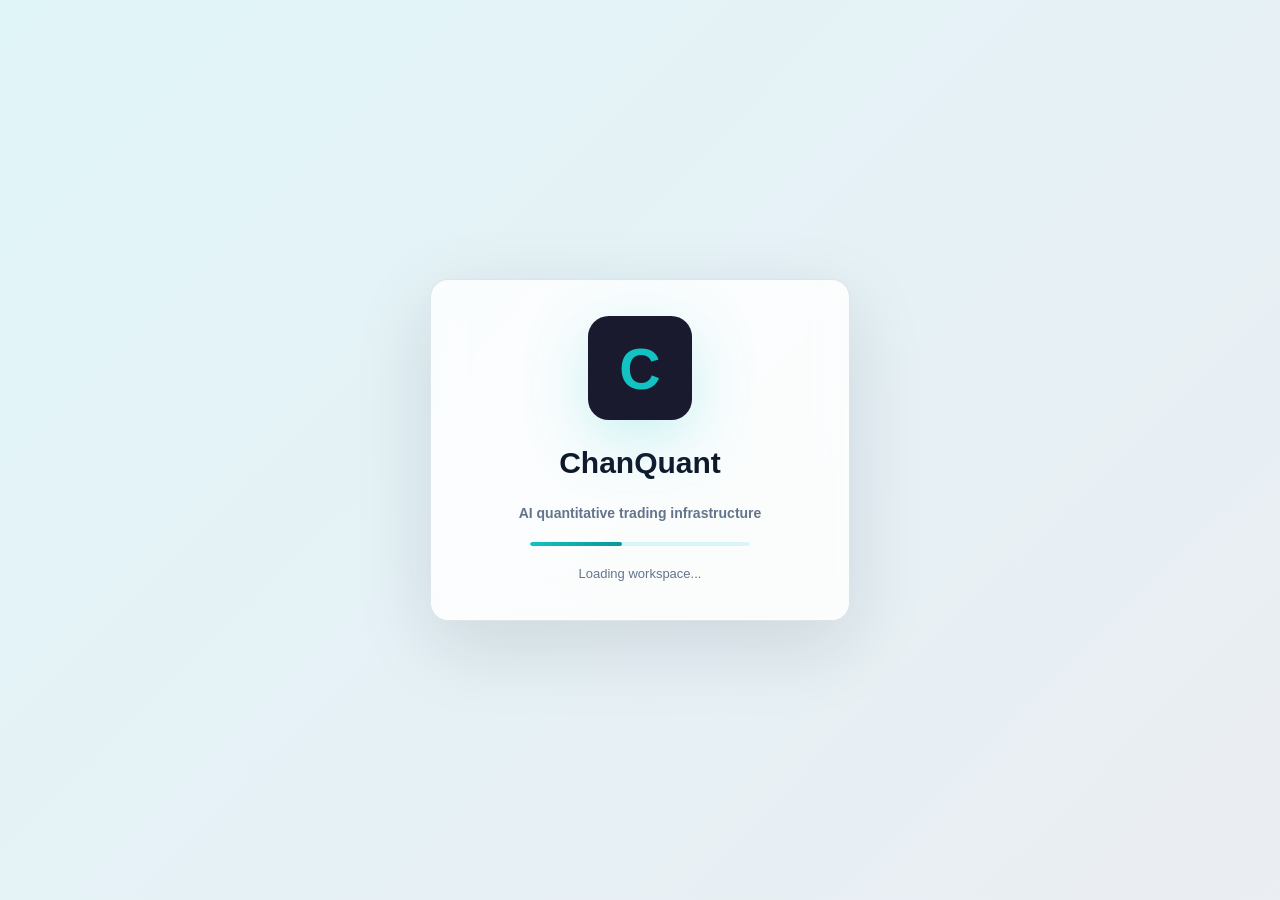
==== commit af5689c1: "feat: finish ChanQuant brand overlay for login/register and theme Ship default logo URLs from brand-" ====
--- a/frontend_override/html/index.html
+++ b/frontend_override/html/index.html
@@ -4,11 +4,16 @@
     <meta charset="utf-8">
     <meta http-equiv="X-UA-Compatible" content="IE=edge">
     <meta name="viewport" content="width=device-width,initial-scale=1.0">
-    <link rel="icon" href="./slogo.png">
+    <link rel="icon" href="./chanquant-favicon.svg" type="image/svg+xml">
     <title>ChanQuant</title>
     <style>
       :root {
         color-scheme: light dark;
+        --primary-color: #13C2C2;
+        --primary-color-hover: #36CFC9;
+        --primary-color-active: #08979C;
+        --primary-color-soft: rgba(19, 194, 194, 0.12);
+        --antd-wave-shadow-color: #13C2C2;
       }
 
       * {
@@ -18,6 +23,40 @@
       body {
         margin: 0;
         font-family: Inter, ui-sans-serif, system-ui, -apple-system, BlinkMacSystemFont, "Segoe UI", sans-serif;
+      }
+
+      /* ChanQuant theme for login/register before layout theme replacer runs */
+      .ant-btn-primary {
+        background-color: #13C2C2 !important;
+        border-color: #13C2C2 !important;
+      }
+      .ant-btn-primary:hover,
+      .ant-btn-primary:focus {
+        background-color: #36CFC9 !important;
+        border-color: #36CFC9 !important;
+      }
+      .ant-tabs-ink-bar,
+      .ant-tabs-nav .ant-tabs-ink-bar {
+        background: #13C2C2 !important;
+      }
+      .ant-tabs-tab.ant-tabs-tab-active .ant-tabs-tab-btn {
+        color: #13C2C2 !important;
+      }
+      .ant-checkbox-checked .ant-checkbox-inner,
+      .ant-checkbox-indeterminate .ant-checkbox-inner {
+        background-color: #13C2C2 !important;
+        border-color: #13C2C2 !important;
+      }
+      .ant-checkbox-wrapper:hover .ant-checkbox-inner,
+      .ant-checkbox:hover .ant-checkbox-inner,
+      .ant-input:hover,
+      .ant-input:focus,
+      .ant-input-affix-wrapper:hover,
+      .ant-input-affix-wrapper-focused {
+        border-color: #13C2C2 !important;
+      }
+      a {
+        color: #13C2C2;
       }
 
       .first-loading-wrp {
@@ -27,7 +66,7 @@
         padding: 32px;
         color: #111827;
         background:
-          linear-gradient(135deg, rgba(37, 99, 235, 0.08), rgba(20, 184, 166, 0.08)),
+          linear-gradient(135deg, rgba(19, 194, 194, 0.10), rgba(26, 26, 46, 0.06)),
           #f8fbff;
       }
 
@@ -48,7 +87,7 @@
         width: 104px;
         height: 104px;
         object-fit: contain;
-        filter: drop-shadow(0 18px 32px rgba(37, 99, 235, 0.18));
+        filter: drop-shadow(0 18px 32px rgba(19, 194, 194, 0.22));
         animation: qdFloat 2.8s ease-in-out infinite;
       }
 
@@ -73,7 +112,7 @@
         height: 4px;
         overflow: hidden;
         border-radius: 999px;
-        background: rgba(37, 99, 235, 0.12);
+        background: rgba(19, 194, 194, 0.14);
       }
 
       .loading-line::before {
@@ -82,7 +121,7 @@
         width: 42%;
         height: 100%;
         border-radius: inherit;
-        background: linear-gradient(90deg, #1d4ed8, #14b8a6);
+        background: linear-gradient(90deg, #13C2C2, #08979C);
         animation: qdLoad 1.15s ease-in-out infinite;
       }
 
@@ -115,7 +154,7 @@
         .first-loading-wrp {
           color: #f8fafc;
           background:
-            linear-gradient(135deg, rgba(37, 99, 235, 0.16), rgba(20, 184, 166, 0.12)),
+            linear-gradient(135deg, rgba(19, 194, 194, 0.16), rgba(26, 26, 46, 0.4)),
             #0b1120;
         }
 
@@ -168,7 +207,7 @@
     <div id="app">
       <div class="first-loading-wrp">
         <div class="first-loading-card">
-          <img class="brand-mark" src="./slogo.png" alt="ChanQuant">
+          <img class="brand-mark" src="./chanquant-logo-collapsed.svg" alt="ChanQuant">
           <h2 class="brand-title">ChanQuant</h2>
           <p class="brand-subtitle">AI quantitative trading infrastructure</p>
           <div class="loading-line" aria-hidden="true"></div>
--- a/frontend_override/html/assets/index-B1ghwBMZ.css
+++ b/frontend_override/html/assets/index-B1ghwBMZ.css
@@ -1 +1 @@
-.ant-pro-header-menu .anticon{margin-right:8px}.ant-pro-header-menu .ant-dropdown-menu-item{min-width:160px}.ant-pro-header-menu .language-code{display:inline-flex;width:24px;margin-right:8px;font-size:12px;font-weight:600;color:#00000073}body.dark .ant-pro-header-menu,body.realdark .ant-pro-header-menu{background:#1f1f1f;border:1px solid #303030;box-shadow:0 10px 28px #00000073}body.dark .ant-pro-header-menu .ant-dropdown-menu-item,body.realdark .ant-pro-header-menu .ant-dropdown-menu-item{color:#ffffffd1}body.dark .ant-pro-header-menu .ant-dropdown-menu-item:hover,body.realdark .ant-pro-header-menu .ant-dropdown-menu-item:hover{background:#2a2a2a}body.dark .ant-pro-header-menu .ant-dropdown-menu-item-selected,body.realdark .ant-pro-header-menu .ant-dropdown-menu-item-selected{color:var(--primary-color-hover, #40a9ff);background:#1890ff24}body.dark .ant-pro-header-menu .language-code,body.realdark .ant-pro-header-menu .language-code{color:#ffffff80}body.dark .ant-pro-header-menu .ant-dropdown-menu-item-selected .language-code,body.realdark .ant-pro-header-menu .ant-dropdown-menu-item-selected .language-code{color:var(--primary-color-hover, #40a9ff)}.ant-pro-drop-down{display:inline-flex;align-items:center;justify-content:center;height:64px;line-height:64px;padding:0 12px;vertical-align:top;cursor:pointer;transition:all .3s}.ant-pro-drop-down.language-action{gap:4px;min-width:54px;padding:0 10px}.ant-pro-drop-down:hover{background:#0000000a}.ant-pro-drop-down>i,.ant-pro-drop-down .language-action-icon{display:inline-flex;align-items:center;justify-content:center;width:18px;height:18px;line-height:18px;font-size:17px!important;transform:none!important;flex:0 0 18px}.ant-pro-drop-down>i svg,.ant-pro-drop-down .language-action-icon svg{position:relative;top:0;display:block}.ant-pro-drop-down .language-action-label{display:inline-flex;align-items:center;height:18px;min-width:22px;font-size:13px;font-weight:600;line-height:18px;letter-spacing:0;transform:translateY(-.5px)}@media (max-width: 768px){.ant-pro-drop-down{padding:0 8px}.ant-pro-drop-down.language-action{min-width:48px;gap:3px;padding:0 8px}}#userLayout.user-layout-wrapper[data-v-d3055771]{height:100%}#userLayout.user-layout-wrapper.mobile .container .main[data-v-d3055771]{max-width:368px;width:98%}#userLayout.user-layout-wrapper .container[data-v-d3055771]{width:100%;min-height:100%;background:#f0f2f5 url(./background-BPP4oix0.svg) no-repeat 50%;background-size:100%;position:relative}#userLayout.user-layout-wrapper .container .fx-layer[data-v-d3055771]{position:absolute;inset:0;overflow:hidden;z-index:0;pointer-events:none}#userLayout.user-layout-wrapper .container .fx-layer .fx-gradient[data-v-d3055771]{position:absolute;inset:-20%;background:radial-gradient(1200px 600px at 10% 10%,rgba(78,161,255,.18),transparent 60%),radial-gradient(900px 500px at 90% 20%,rgba(127,92,255,.18),transparent 60%),radial-gradient(800px 500px at 30% 90%,rgba(0,210,170,.14),transparent 60%);filter:blur(20px);animation:fxFloat-d3055771 18s ease-in-out infinite alternate;transform:translateZ(0)}#userLayout.user-layout-wrapper .container .fx-layer .fx-grid[data-v-d3055771]{position:absolute;inset:0;background-image:linear-gradient(rgba(255,255,255,.06) 1px,transparent 1px),linear-gradient(90deg,rgba(255,255,255,.06) 1px,transparent 1px);background-size:44px 44px,44px 44px;background-position:0 0,0 0;mix-blend-mode:overlay;animation:gridDrift-d3055771 40s linear infinite}#userLayout.user-layout-wrapper .container .user-layout-lang[data-v-d3055771]{width:100%;height:40px;line-height:44px;text-align:right}#userLayout.user-layout-wrapper .container .user-layout-lang .select-lang-trigger[data-v-d3055771]{cursor:pointer;padding:12px;margin-right:24px;display:inline-flex;align-items:center;justify-content:center;font-size:18px;vertical-align:middle}#userLayout.user-layout-wrapper .container .user-layout-content[data-v-d3055771]{padding:32px 0 24px;display:flex;flex-direction:column;min-height:calc(100vh - 40px);position:relative;z-index:1}#userLayout.user-layout-wrapper .container .user-layout-content .top[data-v-d3055771]{text-align:center}#userLayout.user-layout-wrapper .container .user-layout-content .top .header[data-v-d3055771]{height:56px;line-height:56px}#userLayout.user-layout-wrapper .container .user-layout-content .top .header .badge[data-v-d3055771]{position:absolute;display:inline-block;line-height:1;vertical-align:middle;margin-left:-12px;margin-top:-10px;opacity:.8}#userLayout.user-layout-wrapper .container .user-layout-content .top .header .logo[data-v-d3055771]{width:342px;max-width:42vw;height:auto;vertical-align:middle;margin-right:0;border-style:none}#userLayout.user-layout-wrapper .container .user-layout-content .top .header .title[data-v-d3055771]{font-size:33px;color:#000000d9;font-family:Avenir,Helvetica Neue,Arial,Helvetica,sans-serif;font-weight:600;position:relative;top:2px}#userLayout.user-layout-wrapper .container .user-layout-content .top .desc[data-v-d3055771]{font-size:14px;color:#00000073;margin-top:12px;margin-bottom:40px}#userLayout.user-layout-wrapper .container .user-layout-content .main[data-v-d3055771]{min-width:320px;width:480px;margin:0 auto}#userLayout.user-layout-wrapper .container .user-layout-content .main-content[data-v-d3055771]{flex:1;display:flex;flex-direction:column;justify-content:center}#userLayout.user-layout-wrapper .container .user-layout-content .footer[data-v-d3055771]{width:100%;padding:0 16px;margin-top:auto;margin-bottom:16px;text-align:center}#userLayout.user-layout-wrapper .container .user-layout-content .footer .links[data-v-d3055771]{margin-bottom:8px;font-size:14px}#userLayout.user-layout-wrapper .container .user-layout-content .footer .links a[data-v-d3055771]{color:#00000073;transition:all .3s}#userLayout.user-layout-wrapper .container .user-layout-content .footer .links a[data-v-d3055771]:not(:last-child){margin-right:40px}#userLayout.user-layout-wrapper .container .user-layout-content .footer .copyright[data-v-d3055771]{color:#00000073;font-size:14px}#userLayout.user-layout-wrapper .container a[data-v-d3055771]{text-decoration:none}@media (max-width: 576px){#userLayout.user-layout-wrapper .container .user-layout-content .top .header .logo[data-v-d3055771]{width:208px;max-width:70vw;margin-top:8px}#userLayout.user-layout-wrapper .container .user-layout-content .main[data-v-d3055771]{width:92vw}}@keyframes fxFloat-d3055771{0%{transform:translate3d(-2%,-1%,0) scale(1)}50%{transform:translate3d(1%,2%,0) scale(1.02)}to{transform:translate3d(3%,-2%,0) scale(1.04)}}@keyframes gridDrift-d3055771{0%{background-position:0 0,0 0;transform:rotate(0)}50%{background-position:22px 22px,22px 22px}to{background-position:44px 44px,44px 44px;transform:rotate(.01turn)}}.qd-account-trigger{display:inline-flex!important;align-items:center!important;gap:14px;min-width:0;height:64px!important;margin-right:18px;padding:0 6px!important;line-height:normal!important;vertical-align:top}.qd-account-trigger .account-identity{display:inline-flex;align-items:center;gap:9px;min-width:0;height:32px;padding:0 9px 0 4px;border-radius:9px;line-height:32px;cursor:pointer;transition:background .16s ease,color .16s ease}.qd-account-trigger .account-identity:hover{background:#0f172a0d;color:var(--primary-color, #1890ff)}.qd-account-trigger .antd-pro-global-header-index-avatar{flex:0 0 auto;margin:0!important;box-shadow:0 1px 3px #0f172a2e}.qd-account-trigger .account-name{max-width:120px;overflow:hidden;color:#0f172adb;font-size:13px;font-weight:600;text-overflow:ellipsis;white-space:nowrap}.qd-account-trigger .account-credits{display:inline-flex;align-items:center;justify-content:center;gap:6px;height:32px;padding:0 11px;border:1px solid color-mix(in srgb,var(--primary-color, #1890ff) 18%,transparent);border-radius:9px;background:color-mix(in srgb,var(--primary-color, #1890ff) 5%,#fff);color:var(--primary-color, #1890ff);font-size:12px;font-weight:600;line-height:30px;white-space:nowrap;cursor:pointer;transition:background .16s ease,border-color .16s ease}.qd-account-trigger .account-credits:hover{border-color:color-mix(in srgb,var(--primary-color, #1890ff) 34%,transparent);background:color-mix(in srgb,var(--primary-color, #1890ff) 9%,#fff)}.qd-account-trigger .account-credits .anticon{font-size:13px}.qd-account-trigger .account-credits strong{color:var(--primary-color, #1890ff);font-size:13px;font-weight:700}.qd-account-trigger .account-recharge{display:inline-flex;align-items:center;justify-content:center;height:32px;padding:0 15px;border-radius:9px;font-size:12px;font-weight:600;line-height:30px;box-shadow:0 3px 8px color-mix(in srgb,var(--primary-color, #1890ff) 22%,transparent)}.qd-account-trigger .account-recharge span{line-height:1}.qd-account-dropdown{width:172px;min-width:172px}.qd-account-dropdown .qd-account-menu.ant-menu,.qd-account-dropdown .qd-account-menu.ant-dropdown-menu{display:flex!important;flex-direction:column!important;width:172px!important;min-width:172px!important;padding:6px!important;border:0;border-radius:8px;box-sizing:border-box}.qd-account-dropdown .qd-account-menu .ant-menu-item,.qd-account-dropdown .qd-account-menu .ant-dropdown-menu-item{display:flex!important;align-items:center;flex:0 0 auto;float:none!important;clear:both;width:160px!important;height:36px!important;min-width:160px!important;margin:0!important;padding:0 10px!important;border-radius:6px;line-height:36px!important;white-space:nowrap;box-sizing:border-box}.qd-account-dropdown .qd-account-menu .ant-menu-item+.ant-menu-item,.qd-account-dropdown .qd-account-menu .ant-dropdown-menu-item+.ant-menu-item,.qd-account-dropdown .qd-account-menu .ant-menu-item+.ant-dropdown-menu-item,.qd-account-dropdown .qd-account-menu .ant-dropdown-menu-item+.ant-dropdown-menu-item{margin-top:4px}.qd-account-dropdown .qd-account-menu .ant-menu-item .anticon,.qd-account-dropdown .qd-account-menu .ant-dropdown-menu-item .anticon{margin-right:8px;line-height:1}body.dark .qd-account-trigger .account-credits,body.realdark .qd-account-trigger .account-credits,.ant-layout.dark .qd-account-trigger .account-credits,.ant-layout.realdark .qd-account-trigger .account-credits,.ant-pro-layout.dark .qd-account-trigger .account-credits,.ant-pro-layout.realdark .qd-account-trigger .account-credits{border-color:#ffffff1f;background:#ffffff0f;color:var(--primary-color, #1890ff)!important}body.dark .qd-account-trigger .account-credits:hover,body.realdark .qd-account-trigger .account-credits:hover,.ant-layout.dark .qd-account-trigger .account-credits:hover,.ant-layout.realdark .qd-account-trigger .account-credits:hover,.ant-pro-layout.dark .qd-account-trigger .account-credits:hover,.ant-pro-layout.realdark .qd-account-trigger .account-credits:hover{border-color:color-mix(in srgb,var(--primary-color, #1890ff) 36%,transparent);background:color-mix(in srgb,var(--primary-color, #1890ff) 12%,transparent)}body.dark .qd-account-trigger .account-identity:hover,body.realdark .qd-account-trigger .account-identity:hover,.ant-layout.dark .qd-account-trigger .account-identity:hover,.ant-layout.realdark .qd-account-trigger .account-identity:hover,.ant-pro-layout.dark .qd-account-trigger .account-identity:hover,.ant-pro-layout.realdark .qd-account-trigger .account-identity:hover{background:#ffffff14}body.dark .qd-account-trigger .account-name,body.realdark .qd-account-trigger .account-name,.ant-layout.dark .qd-account-trigger .account-name,.ant-layout.realdark .qd-account-trigger .account-name,.ant-pro-layout.dark .qd-account-trigger .account-name,.ant-pro-layout.realdark .qd-account-trigger .account-name{color:#f8fafceb!important}body.dark .qd-account-trigger,body.realdark .qd-account-trigger,.ant-layout.dark .qd-account-trigger,.ant-layout.realdark .qd-account-trigger,.ant-pro-layout.dark .qd-account-trigger,.ant-pro-layout.realdark .qd-account-trigger{background:transparent}.ant-pro-drop-down .action{margin-right:8px}.ant-pro-drop-down .ant-dropdown-menu-item{min-width:160px}@media (max-width: 1280px){.qd-account-trigger{gap:10px;padding-right:6px!important}.qd-account-trigger .account-credits{height:30px;padding:0 9px}.qd-account-trigger .account-recharge{height:30px;padding:0 12px}}@media (max-width: 920px){.qd-account-trigger .account-name,.qd-account-trigger .account-credits,.qd-account-trigger .account-recharge{display:none}}body.dark .ant-dropdown-menu,body.realdark .ant-dropdown-menu,.ant-layout.dark .ant-dropdown-menu,.ant-layout.realdark .ant-dropdown-menu,.ant-pro-layout.dark .ant-dropdown-menu,.ant-pro-layout.realdark .ant-dropdown-menu,body.dark .qd-account-menu.ant-menu,body.realdark .qd-account-menu.ant-menu,.ant-layout.dark .qd-account-menu.ant-menu,.ant-layout.realdark .qd-account-menu.ant-menu,.ant-pro-layout.dark .qd-account-menu.ant-menu,.ant-pro-layout.realdark .qd-account-menu.ant-menu{background-color:#1f1f1f;border:1px solid #303030;box-shadow:0 4px 12px #0000004d}body.dark .ant-dropdown-menu .ant-dropdown-menu-item,body.realdark .ant-dropdown-menu .ant-dropdown-menu-item,.ant-layout.dark .ant-dropdown-menu .ant-dropdown-menu-item,.ant-layout.realdark .ant-dropdown-menu .ant-dropdown-menu-item,.ant-pro-layout.dark .ant-dropdown-menu .ant-dropdown-menu-item,.ant-pro-layout.realdark .ant-dropdown-menu .ant-dropdown-menu-item,body.dark .qd-account-menu.ant-menu .ant-dropdown-menu-item,body.realdark .qd-account-menu.ant-menu .ant-dropdown-menu-item,.ant-layout.dark .qd-account-menu.ant-menu .ant-dropdown-menu-item,.ant-layout.realdark .qd-account-menu.ant-menu .ant-dropdown-menu-item,.ant-pro-layout.dark .qd-account-menu.ant-menu .ant-dropdown-menu-item,.ant-pro-layout.realdark .qd-account-menu.ant-menu .ant-dropdown-menu-item,body.dark .ant-dropdown-menu .ant-menu-item,body.realdark .ant-dropdown-menu .ant-menu-item,.ant-layout.dark .ant-dropdown-menu .ant-menu-item,.ant-layout.realdark .ant-dropdown-menu .ant-menu-item,.ant-pro-layout.dark .ant-dropdown-menu .ant-menu-item,.ant-pro-layout.realdark .ant-dropdown-menu .ant-menu-item,body.dark .qd-account-menu.ant-menu .ant-menu-item,body.realdark .qd-account-menu.ant-menu .ant-menu-item,.ant-layout.dark .qd-account-menu.ant-menu .ant-menu-item,.ant-layout.realdark .qd-account-menu.ant-menu .ant-menu-item,.ant-pro-layout.dark .qd-account-menu.ant-menu .ant-menu-item,.ant-pro-layout.realdark .qd-account-menu.ant-menu .ant-menu-item{color:#ffffffd9}body.dark .ant-dropdown-menu .ant-dropdown-menu-item:hover,body.realdark .ant-dropdown-menu .ant-dropdown-menu-item:hover,.ant-layout.dark .ant-dropdown-menu .ant-dropdown-menu-item:hover,.ant-layout.realdark .ant-dropdown-menu .ant-dropdown-menu-item:hover,.ant-pro-layout.dark .ant-dropdown-menu .ant-dropdown-menu-item:hover,.ant-pro-layout.realdark .ant-dropdown-menu .ant-dropdown-menu-item:hover,body.dark .qd-account-menu.ant-menu .ant-dropdown-menu-item:hover,body.realdark .qd-account-menu.ant-menu .ant-dropdown-menu-item:hover,.ant-layout.dark .qd-account-menu.ant-menu .ant-dropdown-menu-item:hover,.ant-layout.realdark .qd-account-menu.ant-menu .ant-dropdown-menu-item:hover,.ant-pro-layout.dark .qd-account-menu.ant-menu .ant-dropdown-menu-item:hover,.ant-pro-layout.realdark .qd-account-menu.ant-menu .ant-dropdown-menu-item:hover,body.dark .ant-dropdown-menu .ant-menu-item:hover,body.realdark .ant-dropdown-menu .ant-menu-item:hover,.ant-layout.dark .ant-dropdown-menu .ant-menu-item:hover,.ant-layout.realdark .ant-dropdown-menu .ant-menu-item:hover,.ant-pro-layout.dark .ant-dropdown-menu .ant-menu-item:hover,.ant-pro-layout.realdark .ant-dropdown-menu .ant-menu-item:hover,body.dark .qd-account-menu.ant-menu .ant-menu-item:hover,body.realdark .qd-account-menu.ant-menu .ant-menu-item:hover,.ant-layout.dark .qd-account-menu.ant-menu .ant-menu-item:hover,.ant-layout.realdark .qd-account-menu.ant-menu .ant-menu-item:hover,.ant-pro-layout.dark .qd-account-menu.ant-menu .ant-menu-item:hover,.ant-pro-layout.realdark .qd-account-menu.ant-menu .ant-menu-item:hover,body.dark .ant-dropdown-menu .ant-dropdown-menu-item.ant-dropdown-menu-item-selected,body.realdark .ant-dropdown-menu .ant-dropdown-menu-item.ant-dropdown-menu-item-selected,.ant-layout.dark .ant-dropdown-menu .ant-dropdown-menu-item.ant-dropdown-menu-item-selected,.ant-layout.realdark .ant-dropdown-menu .ant-dropdown-menu-item.ant-dropdown-menu-item-selected,.ant-pro-layout.dark .ant-dropdown-menu .ant-dropdown-menu-item.ant-dropdown-menu-item-selected,.ant-pro-layout.realdark .ant-dropdown-menu .ant-dropdown-menu-item.ant-dropdown-menu-item-selected,body.dark .qd-account-menu.ant-menu .ant-dropdown-menu-item.ant-dropdown-menu-item-selected,body.realdark .qd-account-menu.ant-menu .ant-dropdown-menu-item.ant-dropdown-menu-item-selected,.ant-layout.dark .qd-account-menu.ant-menu .ant-dropdown-menu-item.ant-dropdown-menu-item-selected,.ant-layout.realdark .qd-account-menu.ant-menu .ant-dropdown-menu-item.ant-dropdown-menu-item-selected,.ant-pro-layout.dark .qd-account-menu.ant-menu .ant-dropdown-menu-item.ant-dropdown-menu-item-selected,.ant-pro-layout.realdark .qd-account-menu.ant-menu .ant-dropdown-menu-item.ant-dropdown-menu-item-selected,body.dark .ant-dropdown-menu .ant-menu-item.ant-dropdown-menu-item-selected,body.realdark .ant-dropdown-menu .ant-menu-item.ant-dropdown-menu-item-selected,.ant-layout.dark .ant-dropdown-menu .ant-menu-item.ant-dropdown-menu-item-selected,.ant-layout.realdark .ant-dropdown-menu .ant-menu-item.ant-dropdown-menu-item-selected,.ant-pro-layout.dark .ant-dropdown-menu .ant-menu-item.ant-dropdown-menu-item-selected,.ant-pro-layout.realdark .ant-dropdown-menu .ant-menu-item.ant-dropdown-menu-item-selected,body.dark .qd-account-menu.ant-menu .ant-menu-item.ant-dropdown-menu-item-selected,body.realdark .qd-account-menu.ant-menu .ant-menu-item.ant-dropdown-menu-item-selected,.ant-layout.dark .qd-account-menu.ant-menu .ant-menu-item.ant-dropdown-menu-item-selected,.ant-layout.realdark .qd-account-menu.ant-menu .ant-menu-item.ant-dropdown-menu-item-selected,.ant-pro-layout.dark .qd-account-menu.ant-menu .ant-menu-item.ant-dropdown-menu-item-selected,.ant-pro-layout.realdark .qd-account-menu.ant-menu .ant-menu-item.ant-dropdown-menu-item-selected,body.dark .ant-dropdown-menu .ant-dropdown-menu-item.ant-menu-item-selected,body.realdark .ant-dropdown-menu .ant-dropdown-menu-item.ant-menu-item-selected,.ant-layout.dark .ant-dropdown-menu .ant-dropdown-menu-item.ant-menu-item-selected,.ant-layout.realdark .ant-dropdown-menu .ant-dropdown-menu-item.ant-menu-item-selected,.ant-pro-layout.dark .ant-dropdown-menu .ant-dropdown-menu-item.ant-menu-item-selected,.ant-pro-layout.realdark .ant-dropdown-menu .ant-dropdown-menu-item.ant-menu-item-selected,body.dark .qd-account-menu.ant-menu .ant-dropdown-menu-item.ant-menu-item-selected,body.realdark .qd-account-menu.ant-menu .ant-dropdown-menu-item.ant-menu-item-selected,.ant-layout.dark .qd-account-menu.ant-menu .ant-dropdown-menu-item.ant-menu-item-selected,.ant-layout.realdark .qd-account-menu.ant-menu .ant-dropdown-menu-item.ant-menu-item-selected,.ant-pro-layout.dark .qd-account-menu.ant-menu .ant-dropdown-menu-item.ant-menu-item-selected,.ant-pro-layout.realdark .qd-account-menu.ant-menu .ant-dropdown-menu-item.ant-menu-item-selected,body.dark .ant-dropdown-menu .ant-menu-item.ant-menu-item-selected,body.realdark .ant-dropdown-menu .ant-menu-item.ant-menu-item-selected,.ant-layout.dark .ant-dropdown-menu .ant-menu-item.ant-menu-item-selected,.ant-layout.realdark .ant-dropdown-menu .ant-menu-item.ant-menu-item-selected,.ant-pro-layout.dark .ant-dropdown-menu .ant-menu-item.ant-menu-item-selected,.ant-pro-layout.realdark .ant-dropdown-menu .ant-menu-item.ant-menu-item-selected,body.dark .qd-account-menu.ant-menu .ant-menu-item.ant-menu-item-selected,body.realdark .qd-account-menu.ant-menu .ant-menu-item.ant-menu-item-selected,.ant-layout.dark .qd-account-menu.ant-menu .ant-menu-item.ant-menu-item-selected,.ant-layout.realdark .qd-account-menu.ant-menu .ant-menu-item.ant-menu-item-selected,.ant-pro-layout.dark .qd-account-menu.ant-menu .ant-menu-item.ant-menu-item-selected,.ant-pro-layout.realdark .qd-account-menu.ant-menu .ant-menu-item.ant-menu-item-selected{background-color:#262626;color:var(--primary-color, #1890ff)}body.dark .ant-dropdown-menu .ant-dropdown-menu-item .anticon,body.realdark .ant-dropdown-menu .ant-dropdown-menu-item .anticon,.ant-layout.dark .ant-dropdown-menu .ant-dropdown-menu-item .anticon,.ant-layout.realdark .ant-dropdown-menu .ant-dropdown-menu-item .anticon,.ant-pro-layout.dark .ant-dropdown-menu .ant-dropdown-menu-item .anticon,.ant-pro-layout.realdark .ant-dropdown-menu .ant-dropdown-menu-item .anticon,body.dark .qd-account-menu.ant-menu .ant-dropdown-menu-item .anticon,body.realdark .qd-account-menu.ant-menu .ant-dropdown-menu-item .anticon,.ant-layout.dark .qd-account-menu.ant-menu .ant-dropdown-menu-item .anticon,.ant-layout.realdark .qd-account-menu.ant-menu .ant-dropdown-menu-item .anticon,.ant-pro-layout.dark .qd-account-menu.ant-menu .ant-dropdown-menu-item .anticon,.ant-pro-layout.realdark .qd-account-menu.ant-menu .ant-dropdown-menu-item .anticon,body.dark .ant-dropdown-menu .ant-menu-item .anticon,body.realdark .ant-dropdown-menu .ant-menu-item .anticon,.ant-layout.dark .ant-dropdown-menu .ant-menu-item .anticon,.ant-layout.realdark .ant-dropdown-menu .ant-menu-item .anticon,.ant-pro-layout.dark .ant-dropdown-menu .ant-menu-item .anticon,.ant-pro-layout.realdark .ant-dropdown-menu .ant-menu-item .anticon,body.dark .qd-account-menu.ant-menu .ant-menu-item .anticon,body.realdark .qd-account-menu.ant-menu .ant-menu-item .anticon,.ant-layout.dark .qd-account-menu.ant-menu .ant-menu-item .anticon,.ant-layout.realdark .qd-account-menu.ant-menu .ant-menu-item .anticon,.ant-pro-layout.dark .qd-account-menu.ant-menu .ant-menu-item .anticon,.ant-pro-layout.realdark .qd-account-menu.ant-menu .ant-menu-item .anticon{color:#ffffffd9}body.dark .ant-dropdown-menu .ant-dropdown-menu-item-divider,body.realdark .ant-dropdown-menu .ant-dropdown-menu-item-divider,.ant-layout.dark .ant-dropdown-menu .ant-dropdown-menu-item-divider,.ant-layout.realdark .ant-dropdown-menu .ant-dropdown-menu-item-divider,.ant-pro-layout.dark .ant-dropdown-menu .ant-dropdown-menu-item-divider,.ant-pro-layout.realdark .ant-dropdown-menu .ant-dropdown-menu-item-divider,body.dark .qd-account-menu.ant-menu .ant-dropdown-menu-item-divider,body.realdark .qd-account-menu.ant-menu .ant-dropdown-menu-item-divider,.ant-layout.dark .qd-account-menu.ant-menu .ant-dropdown-menu-item-divider,.ant-layout.realdark .qd-account-menu.ant-menu .ant-dropdown-menu-item-divider,.ant-pro-layout.dark .qd-account-menu.ant-menu .ant-dropdown-menu-item-divider,.ant-pro-layout.realdark .qd-account-menu.ant-menu .ant-dropdown-menu-item-divider{background-color:#303030}.notice-icon-wrapper[data-v-124c85a4]{display:inline-block;vertical-align:top}.header-notice[data-v-124c85a4]{display:inline-flex;align-items:center;justify-content:center;height:64px;line-height:64px;transition:all .3s;cursor:pointer;padding:0 12px;vertical-align:top}.header-notice[data-v-124c85a4]:hover{background:#0000000a}.header-notice span[data-v-124c85a4]{vertical-align:initial}@media (max-width: 768px){.header-notice[data-v-124c85a4]{padding:0 8px}}.notice-header[data-v-124c85a4]{display:flex;justify-content:space-between;align-items:center;padding:12px 16px;border-bottom:1px solid #f0f0f0}.notice-header .notice-title[data-v-124c85a4]{font-weight:500;font-size:14px}.notice-header .notice-action[data-v-124c85a4]{font-size:12px;color:var(--primary-color, #1890ff);cursor:pointer}.notice-header .notice-action[data-v-124c85a4]:hover{color:var(--primary-color-hover, #40a9ff)}.notice-list[data-v-124c85a4]{max-height:400px;overflow-y:auto}.notice-item[data-v-124c85a4]{display:flex;padding:12px 16px;cursor:pointer;transition:background .3s}.notice-item[data-v-124c85a4]:hover{background:#f5f5f5}.notice-item.unread[data-v-124c85a4]{background:#e6f7ff}.notice-item.unread[data-v-124c85a4]:hover{background:#bae7ff}.notice-item .notice-item-icon[data-v-124c85a4]{flex-shrink:0;width:32px;height:32px;display:flex;align-items:center;justify-content:center;background:#f0f0f0;border-radius:50%;margin-right:12px;font-size:16px}.notice-item .notice-item-content[data-v-124c85a4]{flex:1;min-width:0}.notice-item .notice-item-content .notice-item-title[data-v-124c85a4]{font-weight:500;font-size:13px;color:#000000d9;margin-bottom:4px;white-space:nowrap;overflow:hidden;text-overflow:ellipsis}.notice-item .notice-item-content .notice-item-desc[data-v-124c85a4]{font-size:12px;color:#00000073;line-height:1.5;margin-bottom:4px}.notice-item .notice-item-content .notice-item-time[data-v-124c85a4]{font-size:11px;color:#00000040}.notice-empty[data-v-124c85a4]{padding:48px 0}.notice-footer[data-v-124c85a4]{text-align:center;padding:12px;border-top:1px solid #f0f0f0}.notice-footer a[data-v-124c85a4]{color:var(--primary-color, #1890ff);cursor:pointer}.notice-footer a[data-v-124c85a4]:hover{color:var(--primary-color-hover, #40a9ff)}.notice-detail .notice-detail-meta[data-v-124c85a4]{display:flex;justify-content:space-between;align-items:center}.notice-detail .notice-detail-meta .notice-detail-type[data-v-124c85a4]{display:flex;align-items:center;gap:8px}.notice-detail .notice-detail-meta .notice-detail-type .type-label[data-v-124c85a4]{font-size:14px;color:#000000a6}.notice-detail .notice-detail-meta .notice-detail-time[data-v-124c85a4]{display:flex;align-items:center;gap:6px;font-size:13px;color:#00000073}.notice-detail .notice-detail-content .message-body[data-v-124c85a4]{font-size:14px;line-height:1.8;color:#000000d9;max-height:300px;overflow-y:auto;padding:8px 0}.notice-detail .notice-detail-content .message-body h2[data-v-124c85a4],.notice-detail .notice-detail-content .message-body h3[data-v-124c85a4],.notice-detail .notice-detail-content .message-body h4[data-v-124c85a4]{margin:12px 0 8px;font-weight:600}.notice-detail .notice-detail-content .message-body h2[data-v-124c85a4]{font-size:18px}.notice-detail .notice-detail-content .message-body h3[data-v-124c85a4]{font-size:16px}.notice-detail .notice-detail-content .message-body h4[data-v-124c85a4]{font-size:14px}.notice-detail .notice-detail-content .message-body li[data-v-124c85a4]{margin-left:20px;list-style:disc}.notice-detail .notice-detail-content .message-body strong[data-v-124c85a4]{font-weight:600}.notice-detail .notice-detail-content.html-report .message-body[data-v-124c85a4]{max-height:70vh;padding:0;margin:-16px -24px;overflow-y:auto}.notice-detail .notice-detail-extra .extra-title[data-v-124c85a4]{font-weight:500;font-size:14px;margin-bottom:12px;color:#000000d9}.notice-detail .notice-detail-extra .extra-item[data-v-124c85a4]{display:flex;align-items:flex-start;margin-bottom:8px;font-size:13px}.notice-detail .notice-detail-extra .extra-item .label[data-v-124c85a4]{flex-shrink:0;color:#00000073;margin-right:8px}.notice-detail .notice-detail-extra .extra-item .value[data-v-124c85a4]{color:#000000d9;word-break:break-word}.notice-detail .notice-detail-extra .extra-item.decision[data-v-124c85a4]{align-items:center}.notice-detail .notice-detail-extra .extra-item.decision .confidence[data-v-124c85a4]{margin-left:8px;color:#00000073;font-size:12px}.notice-detail .notice-detail-actions[data-v-124c85a4]{margin-top:24px;display:flex;justify-content:flex-end;gap:12px}.header-notice-wrapper{top:50px!important}.header-notice-wrapper .ant-popover-inner-content{padding:0}.notice-detail-modal .ant-modal-header{border-bottom:1px solid #f0f0f0}.notice-detail-modal .ant-modal-body{padding:16px 24px}.notice-detail-modal.html-report-modal .ant-modal-body{padding:0}body.dark .header-notice-wrapper .ant-popover-inner,body.realdark .header-notice-wrapper .ant-popover-inner,.ant-layout.dark .header-notice-wrapper .ant-popover-inner,.ant-layout.realdark .header-notice-wrapper .ant-popover-inner{background:#1f1f1f}body.dark .header-notice-wrapper .ant-popover-arrow,body.realdark .header-notice-wrapper .ant-popover-arrow,.ant-layout.dark .header-notice-wrapper .ant-popover-arrow,.ant-layout.realdark .header-notice-wrapper .ant-popover-arrow{border-color:#1f1f1f}body.dark .header-notice-wrapper .notice-header,body.realdark .header-notice-wrapper .notice-header,.ant-layout.dark .header-notice-wrapper .notice-header,.ant-layout.realdark .header-notice-wrapper .notice-header{border-color:#303030}body.dark .header-notice-wrapper .notice-header .notice-title,body.realdark .header-notice-wrapper .notice-header .notice-title,.ant-layout.dark .header-notice-wrapper .notice-header .notice-title,.ant-layout.realdark .header-notice-wrapper .notice-header .notice-title{color:#ffffffd9}body.dark .header-notice-wrapper .notice-item:hover,body.realdark .header-notice-wrapper .notice-item:hover,.ant-layout.dark .header-notice-wrapper .notice-item:hover,.ant-layout.realdark .header-notice-wrapper .notice-item:hover{background:#303030}body.dark .header-notice-wrapper .notice-item.unread,body.realdark .header-notice-wrapper .notice-item.unread,.ant-layout.dark .header-notice-wrapper .notice-item.unread,.ant-layout.realdark .header-notice-wrapper .notice-item.unread{background:#1890ff26}body.dark .header-notice-wrapper .notice-item.unread:hover,body.realdark .header-notice-wrapper .notice-item.unread:hover,.ant-layout.dark .header-notice-wrapper .notice-item.unread:hover,.ant-layout.realdark .header-notice-wrapper .notice-item.unread:hover{background:#1890ff40}body.dark .header-notice-wrapper .notice-item .notice-item-icon,body.realdark .header-notice-wrapper .notice-item .notice-item-icon,.ant-layout.dark .header-notice-wrapper .notice-item .notice-item-icon,.ant-layout.realdark .header-notice-wrapper .notice-item .notice-item-icon{background:#303030}body.dark .header-notice-wrapper .notice-item .notice-item-content .notice-item-title,body.realdark .header-notice-wrapper .notice-item .notice-item-content .notice-item-title,.ant-layout.dark .header-notice-wrapper .notice-item .notice-item-content .notice-item-title,.ant-layout.realdark .header-notice-wrapper .notice-item .notice-item-content .notice-item-title{color:#ffffffd9}body.dark .header-notice-wrapper .notice-item .notice-item-content .notice-item-desc,body.realdark .header-notice-wrapper .notice-item .notice-item-content .notice-item-desc,.ant-layout.dark .header-notice-wrapper .notice-item .notice-item-content .notice-item-desc,.ant-layout.realdark .header-notice-wrapper .notice-item .notice-item-content .notice-item-desc{color:#ffffff73}body.dark .header-notice-wrapper .notice-item .notice-item-content .notice-item-time,body.realdark .header-notice-wrapper .notice-item .notice-item-content .notice-item-time,.ant-layout.dark .header-notice-wrapper .notice-item .notice-item-content .notice-item-time,.ant-layout.realdark .header-notice-wrapper .notice-item .notice-item-content .notice-item-time{color:#ffffff40}body.dark .header-notice-wrapper .notice-footer,body.realdark .header-notice-wrapper .notice-footer,.ant-layout.dark .header-notice-wrapper .notice-footer,.ant-layout.realdark .header-notice-wrapper .notice-footer{border-color:#303030}body.dark .header-notice-wrapper .ant-empty-description,body.realdark .header-notice-wrapper .ant-empty-description,.ant-layout.dark .header-notice-wrapper .ant-empty-description,.ant-layout.realdark .header-notice-wrapper .ant-empty-description{color:#ffffff73}body.dark .notice-detail-modal .ant-modal-content,body.realdark .notice-detail-modal .ant-modal-content,.ant-layout.dark .notice-detail-modal .ant-modal-content,.ant-layout.realdark .notice-detail-modal .ant-modal-content{background:#1f1f1f}body.dark .notice-detail-modal .ant-modal-header,body.realdark .notice-detail-modal .ant-modal-header,.ant-layout.dark .notice-detail-modal .ant-modal-header,.ant-layout.realdark .notice-detail-modal .ant-modal-header{background:#1f1f1f;border-color:#303030}body.dark .notice-detail-modal .ant-modal-header .ant-modal-title,body.realdark .notice-detail-modal .ant-modal-header .ant-modal-title,.ant-layout.dark .notice-detail-modal .ant-modal-header .ant-modal-title,.ant-layout.realdark .notice-detail-modal .ant-modal-header .ant-modal-title{color:#ffffffd9}body.dark .notice-detail-modal .ant-modal-close-x,body.realdark .notice-detail-modal .ant-modal-close-x,.ant-layout.dark .notice-detail-modal .ant-modal-close-x,.ant-layout.realdark .notice-detail-modal .ant-modal-close-x{color:#ffffff73}body.dark .notice-detail-modal .ant-divider,body.realdark .notice-detail-modal .ant-divider,.ant-layout.dark .notice-detail-modal .ant-divider,.ant-layout.realdark .notice-detail-modal .ant-divider{border-color:#303030}body.dark .notice-detail-modal .notice-detail .notice-detail-meta .notice-detail-type .type-label,body.realdark .notice-detail-modal .notice-detail .notice-detail-meta .notice-detail-type .type-label,.ant-layout.dark .notice-detail-modal .notice-detail .notice-detail-meta .notice-detail-type .type-label,.ant-layout.realdark .notice-detail-modal .notice-detail .notice-detail-meta .notice-detail-type .type-label{color:#ffffffa6}body.dark .notice-detail-modal .notice-detail .notice-detail-meta .notice-detail-time,body.realdark .notice-detail-modal .notice-detail .notice-detail-meta .notice-detail-time,.ant-layout.dark .notice-detail-modal .notice-detail .notice-detail-meta .notice-detail-time,.ant-layout.realdark .notice-detail-modal .notice-detail .notice-detail-meta .notice-detail-time{color:#ffffff73}body.dark .notice-detail-modal .notice-detail .notice-detail-content .message-body,body.realdark .notice-detail-modal .notice-detail .notice-detail-content .message-body,.ant-layout.dark .notice-detail-modal .notice-detail .notice-detail-content .message-body,.ant-layout.realdark .notice-detail-modal .notice-detail .notice-detail-content .message-body,body.dark .notice-detail-modal .notice-detail .notice-detail-extra .extra-title,body.realdark .notice-detail-modal .notice-detail .notice-detail-extra .extra-title,.ant-layout.dark .notice-detail-modal .notice-detail .notice-detail-extra .extra-title,.ant-layout.realdark .notice-detail-modal .notice-detail .notice-detail-extra .extra-title{color:#ffffffd9}body.dark .notice-detail-modal .notice-detail .notice-detail-extra .extra-item .label,body.realdark .notice-detail-modal .notice-detail .notice-detail-extra .extra-item .label,.ant-layout.dark .notice-detail-modal .notice-detail .notice-detail-extra .extra-item .label,.ant-layout.realdark .notice-detail-modal .notice-detail .notice-detail-extra .extra-item .label{color:#ffffff73}body.dark .notice-detail-modal .notice-detail .notice-detail-extra .extra-item .value,body.realdark .notice-detail-modal .notice-detail .notice-detail-extra .extra-item .value,.ant-layout.dark .notice-detail-modal .notice-detail .notice-detail-extra .extra-item .value,.ant-layout.realdark .notice-detail-modal .notice-detail .notice-detail-extra .extra-item .value{color:#ffffffd9}body.dark .notice-detail-modal .notice-detail .notice-detail-extra .extra-item .confidence,body.realdark .notice-detail-modal .notice-detail .notice-detail-extra .extra-item .confidence,.ant-layout.dark .notice-detail-modal .notice-detail .notice-detail-extra .extra-item .confidence,.ant-layout.realdark .notice-detail-modal .notice-detail .notice-detail-extra .extra-item .confidence{color:#ffffff73}.ant-pro-global-header-index-right{display:flex;align-items:center;flex-shrink:0}.ant-pro-global-header-index-right .ant-pro-global-header-index-action{display:inline-flex;align-items:center;justify-content:center;height:64px;padding:0 12px;color:#000000a6;transition:all .3s;cursor:pointer;vertical-align:top}.ant-pro-global-header-index-right .ant-pro-global-header-index-action:hover{color:#1890ff;background:#0000000a}@media (max-width: 768px){.ant-pro-global-header-index-right .ant-pro-global-header-index-action,.ant-pro-global-header-index-right .ant-pro-drop-down,.ant-pro-global-header-index-right .ant-pro-account-avatar{padding:0 8px}}body.dark .ant-pro-global-header-index-right,body.realdark .ant-pro-global-header-index-right,.ant-layout.dark .ant-pro-global-header-index-right,.ant-layout.realdark .ant-pro-global-header-index-right,.ant-pro-layout.dark .ant-pro-global-header-index-right,.ant-pro-layout.realdark .ant-pro-global-header-index-right,body.dark .ant-pro-global-header-index-right *,body.realdark .ant-pro-global-header-index-right *,.ant-layout.dark .ant-pro-global-header-index-right *,.ant-layout.realdark .ant-pro-global-header-index-right *,.ant-pro-layout.dark .ant-pro-global-header-index-right *,.ant-pro-layout.realdark .ant-pro-global-header-index-right *,body.dark .ant-pro-global-header-index-right .ant-pro-global-header-index-action,body.realdark .ant-pro-global-header-index-right .ant-pro-global-header-index-action,.ant-layout.dark .ant-pro-global-header-index-right .ant-pro-global-header-index-action,.ant-layout.realdark .ant-pro-global-header-index-right .ant-pro-global-header-index-action,.ant-pro-layout.dark .ant-pro-global-header-index-right .ant-pro-global-header-index-action,.ant-pro-layout.realdark .ant-pro-global-header-index-right .ant-pro-global-header-index-action{color:#ffffffd9!important}body.dark .ant-pro-global-header-index-right .ant-pro-global-header-index-action:hover,body.realdark .ant-pro-global-header-index-right .ant-pro-global-header-index-action:hover,.ant-layout.dark .ant-pro-global-header-index-right .ant-pro-global-header-index-action:hover,.ant-layout.realdark .ant-pro-global-header-index-right .ant-pro-global-header-index-action:hover,.ant-pro-layout.dark .ant-pro-global-header-index-right .ant-pro-global-header-index-action:hover,.ant-pro-layout.realdark .ant-pro-global-header-index-right .ant-pro-global-header-index-action:hover{color:var(--primary-color, #1890ff)!important;background:#ffffff14!important}body.dark .ant-pro-global-header-index-right .ant-pro-account-avatar .antd-pro-global-header-index-avatar,body.realdark .ant-pro-global-header-index-right .ant-pro-account-avatar .antd-pro-global-header-index-avatar,.ant-layout.dark .ant-pro-global-header-index-right .ant-pro-account-avatar .antd-pro-global-header-index-avatar,.ant-layout.realdark .ant-pro-global-header-index-right .ant-pro-account-avatar .antd-pro-global-header-index-avatar,.ant-pro-layout.dark .ant-pro-global-header-index-right .ant-pro-account-avatar .antd-pro-global-header-index-avatar,.ant-pro-layout.realdark .ant-pro-global-header-index-right .ant-pro-account-avatar .antd-pro-global-header-index-avatar{background:#ffffff40!important}body.dark .ant-pro-global-header-index-right .ant-pro-drop-down,body.realdark .ant-pro-global-header-index-right .ant-pro-drop-down,.ant-layout.dark .ant-pro-global-header-index-right .ant-pro-drop-down,.ant-layout.realdark .ant-pro-global-header-index-right .ant-pro-drop-down,.ant-pro-layout.dark .ant-pro-global-header-index-right .ant-pro-drop-down,.ant-pro-layout.realdark .ant-pro-global-header-index-right .ant-pro-drop-down,body.dark .ant-pro-global-header-index-right .ant-dropdown-trigger,body.realdark .ant-pro-global-header-index-right .ant-dropdown-trigger,.ant-layout.dark .ant-pro-global-header-index-right .ant-dropdown-trigger,.ant-layout.realdark .ant-pro-global-header-index-right .ant-dropdown-trigger,.ant-pro-layout.dark .ant-pro-global-header-index-right .ant-dropdown-trigger,.ant-pro-layout.realdark .ant-pro-global-header-index-right .ant-dropdown-trigger{color:#ffffffd9!important}body.dark .ant-pro-global-header-index-right .ant-pro-drop-down:hover,body.realdark .ant-pro-global-header-index-right .ant-pro-drop-down:hover,.ant-layout.dark .ant-pro-global-header-index-right .ant-pro-drop-down:hover,.ant-layout.realdark .ant-pro-global-header-index-right .ant-pro-drop-down:hover,.ant-pro-layout.dark .ant-pro-global-header-index-right .ant-pro-drop-down:hover,.ant-pro-layout.realdark .ant-pro-global-header-index-right .ant-pro-drop-down:hover,body.dark .ant-pro-global-header-index-right .ant-dropdown-trigger:hover,body.realdark .ant-pro-global-header-index-right .ant-dropdown-trigger:hover,.ant-layout.dark .ant-pro-global-header-index-right .ant-dropdown-trigger:hover,.ant-layout.realdark .ant-pro-global-header-index-right .ant-dropdown-trigger:hover,.ant-pro-layout.dark .ant-pro-global-header-index-right .ant-dropdown-trigger:hover,.ant-pro-layout.realdark .ant-pro-global-header-index-right .ant-dropdown-trigger:hover{color:var(--primary-color, #1890ff)!important;background:#ffffff14!important}body.dark .ant-pro-global-header-index-right .ant-pro-drop-down .anticon,body.realdark .ant-pro-global-header-index-right .ant-pro-drop-down .anticon,.ant-layout.dark .ant-pro-global-header-index-right .ant-pro-drop-down .anticon,.ant-layout.realdark .ant-pro-global-header-index-right .ant-pro-drop-down .anticon,.ant-pro-layout.dark .ant-pro-global-header-index-right .ant-pro-drop-down .anticon,.ant-pro-layout.realdark .ant-pro-global-header-index-right .ant-pro-drop-down .anticon,body.dark .ant-pro-global-header-index-right .ant-dropdown-trigger .anticon,body.realdark .ant-pro-global-header-index-right .ant-dropdown-trigger .anticon,.ant-layout.dark .ant-pro-global-header-index-right .ant-dropdown-trigger .anticon,.ant-layout.realdark .ant-pro-global-header-index-right .ant-dropdown-trigger .anticon,.ant-pro-layout.dark .ant-pro-global-header-index-right .ant-dropdown-trigger .anticon,.ant-pro-layout.realdark .ant-pro-global-header-index-right .ant-dropdown-trigger .anticon{color:#ffffffd9!important}.setting-drawer-index-item[data-v-c12d72ec]{margin-bottom:24px}.setting-drawer-index-item .setting-drawer-index-title[data-v-c12d72ec]{font-size:14px;color:#000000d9;line-height:22px;margin-bottom:12px}[data-v-fc824084] .ant-drawer-handle,[data-v-fc824084] .setting-drawer-index-handle{display:none!important}[data-v-fc824084] .ant-drawer-content,[data-v-fc824084] .ant-drawer-wrapper-body,[data-v-fc824084] .ant-drawer-body{background:#fff;color:#0f172adb}[data-v-fc824084] .ant-drawer-close{color:#0f172a94}[data-v-fc824084] .ant-divider{background:#0f172a14}.setting-drawer-index-content .setting-drawer-index-title[data-v-fc824084]{color:#0f172ae6;font-weight:700}.setting-drawer-index-content .setting-drawer-index-blockChecbox[data-v-fc824084]{display:flex}.setting-drawer-index-content .setting-drawer-index-blockChecbox .setting-drawer-index-item[data-v-fc824084]{margin-right:16px;position:relative;border-radius:4px;cursor:pointer}.setting-drawer-index-content .setting-drawer-index-blockChecbox .setting-drawer-index-item img[data-v-fc824084]{width:48px}.setting-drawer-index-content .setting-drawer-index-blockChecbox .setting-drawer-index-item .setting-drawer-index-selectIcon[data-v-fc824084]{position:absolute;top:0;right:0;width:100%;padding-top:15px;padding-left:24px;height:100%;color:var(--primary-color, #1890ff);font-size:14px;font-weight:700}.setting-drawer-index-content .setting-drawer-theme-color-list[data-v-fc824084]{display:grid;grid-template-columns:repeat(8,24px);gap:10px;min-height:28px;align-items:center}.setting-drawer-index-content .setting-drawer-theme-color-colorBlock[data-v-fc824084]{display:inline-flex}.setting-drawer-index-content .setting-drawer-theme-color-swatch[data-v-fc824084]{width:24px;height:24px;border-radius:6px;border:1px solid rgba(0,0,0,.08);cursor:pointer;padding:0;text-align:center;color:#fff;font-weight:700;line-height:22px;box-shadow:0 1px 2px #0f172a1f;transition:transform .16s ease,box-shadow .16s ease}.setting-drawer-index-content .setting-drawer-theme-color-swatch[data-v-fc824084]:hover{transform:translateY(-1px);box-shadow:0 4px 10px #0f172a29}.setting-drawer-index-content .setting-drawer-theme-color-swatch i[data-v-fc824084]{font-size:14px}body.dark[data-v-fc824084] .ant-drawer-content,body.realdark[data-v-fc824084] .ant-drawer-content,.basic-layout-wrapper.dark[data-v-fc824084] .ant-drawer-content,.basic-layout-wrapper.realdark[data-v-fc824084] .ant-drawer-content,body.dark[data-v-fc824084] .ant-drawer-wrapper-body,body.realdark[data-v-fc824084] .ant-drawer-wrapper-body,.basic-layout-wrapper.dark[data-v-fc824084] .ant-drawer-wrapper-body,.basic-layout-wrapper.realdark[data-v-fc824084] .ant-drawer-wrapper-body,body.dark[data-v-fc824084] .ant-drawer-body,body.realdark[data-v-fc824084] .ant-drawer-body,.basic-layout-wrapper.dark[data-v-fc824084] .ant-drawer-body,.basic-layout-wrapper.realdark[data-v-fc824084] .ant-drawer-body{background:#171717!important;color:#e2e8f0db!important}body.dark[data-v-fc824084] .ant-drawer-close,body.realdark[data-v-fc824084] .ant-drawer-close,.basic-layout-wrapper.dark[data-v-fc824084] .ant-drawer-close,.basic-layout-wrapper.realdark[data-v-fc824084] .ant-drawer-close{color:#e2e8f0a8!important}body.dark[data-v-fc824084] .ant-drawer-close:hover,body.realdark[data-v-fc824084] .ant-drawer-close:hover,.basic-layout-wrapper.dark[data-v-fc824084] .ant-drawer-close:hover,.basic-layout-wrapper.realdark[data-v-fc824084] .ant-drawer-close:hover{color:var(--primary-color, #1890ff)!important}body.dark[data-v-fc824084] .ant-divider,body.realdark[data-v-fc824084] .ant-divider,.basic-layout-wrapper.dark[data-v-fc824084] .ant-divider,.basic-layout-wrapper.realdark[data-v-fc824084] .ant-divider{background:#ffffff1a!important}body.dark[data-v-fc824084] .ant-list-item-meta-title,body.realdark[data-v-fc824084] .ant-list-item-meta-title,.basic-layout-wrapper.dark[data-v-fc824084] .ant-list-item-meta-title,.basic-layout-wrapper.realdark[data-v-fc824084] .ant-list-item-meta-title,body.dark[data-v-fc824084] .ant-list-item-meta-title>div,body.realdark[data-v-fc824084] .ant-list-item-meta-title>div,.basic-layout-wrapper.dark[data-v-fc824084] .ant-list-item-meta-title>div,.basic-layout-wrapper.realdark[data-v-fc824084] .ant-list-item-meta-title>div{color:#e2e8f0db!important}body.dark[data-v-fc824084] .ant-list-item,body.realdark[data-v-fc824084] .ant-list-item,.basic-layout-wrapper.dark[data-v-fc824084] .ant-list-item,.basic-layout-wrapper.realdark[data-v-fc824084] .ant-list-item{color:#e2e8f0c7!important}body.dark[data-v-fc824084] .ant-select-selection,body.realdark[data-v-fc824084] .ant-select-selection,.basic-layout-wrapper.dark[data-v-fc824084] .ant-select-selection,.basic-layout-wrapper.realdark[data-v-fc824084] .ant-select-selection{background:#222!important;border-color:#ffffff24!important;color:#e2e8f0db!important}body.dark[data-v-fc824084] .ant-select-arrow,body.realdark[data-v-fc824084] .ant-select-arrow,.basic-layout-wrapper.dark[data-v-fc824084] .ant-select-arrow,.basic-layout-wrapper.realdark[data-v-fc824084] .ant-select-arrow,body.dark[data-v-fc824084] .ant-select-selection-selected-value,body.realdark[data-v-fc824084] .ant-select-selection-selected-value,.basic-layout-wrapper.dark[data-v-fc824084] .ant-select-selection-selected-value,.basic-layout-wrapper.realdark[data-v-fc824084] .ant-select-selection-selected-value{color:#e2e8f0c7!important}body.dark .setting-drawer-index-content .setting-drawer-index-title[data-v-fc824084],body.realdark .setting-drawer-index-content .setting-drawer-index-title[data-v-fc824084],.basic-layout-wrapper.dark .setting-drawer-index-content .setting-drawer-index-title[data-v-fc824084],.basic-layout-wrapper.realdark .setting-drawer-index-content .setting-drawer-index-title[data-v-fc824084]{color:#f8fafceb}body.dark .setting-drawer-index-content .setting-drawer-index-item[data-v-fc824084],body.realdark .setting-drawer-index-content .setting-drawer-index-item[data-v-fc824084],.basic-layout-wrapper.dark .setting-drawer-index-content .setting-drawer-index-item[data-v-fc824084],.basic-layout-wrapper.realdark .setting-drawer-index-content .setting-drawer-index-item[data-v-fc824084]{background:#ffffff0a;box-shadow:inset 0 0 0 1px #ffffff14}body.dark .setting-drawer-index-content .setting-drawer-index-item img[data-v-fc824084],body.realdark .setting-drawer-index-content .setting-drawer-index-item img[data-v-fc824084],.basic-layout-wrapper.dark .setting-drawer-index-content .setting-drawer-index-item img[data-v-fc824084],.basic-layout-wrapper.realdark .setting-drawer-index-content .setting-drawer-index-item img[data-v-fc824084]{opacity:.9}body.dark .setting-drawer-index-content .setting-drawer-theme-color-swatch[data-v-fc824084],body.realdark .setting-drawer-index-content .setting-drawer-theme-color-swatch[data-v-fc824084],.basic-layout-wrapper.dark .setting-drawer-index-content .setting-drawer-theme-color-swatch[data-v-fc824084],.basic-layout-wrapper.realdark .setting-drawer-index-content .setting-drawer-theme-color-swatch[data-v-fc824084]{border-color:#ffffff24;box-shadow:0 1px 2px #00000052}body.dark .setting-drawer,body.realdark .setting-drawer,.setting-drawer.setting-drawer--dark{--setting-drawer-bg: #11161c;--setting-drawer-panel: #171c22;--setting-drawer-panel-soft: #202833;--setting-drawer-border: #2b3542;--setting-drawer-text: #e6edf5;--setting-drawer-muted: #a4b2c2;--setting-drawer-subtle: #738295}body.dark .setting-drawer .ant-drawer-content,body.dark .setting-drawer .ant-drawer-wrapper-body,body.dark .setting-drawer .ant-drawer-body,body.realdark .setting-drawer .ant-drawer-content,body.realdark .setting-drawer .ant-drawer-wrapper-body,body.realdark .setting-drawer .ant-drawer-body,.setting-drawer.setting-drawer--dark .ant-drawer-content,.setting-drawer.setting-drawer--dark .ant-drawer-wrapper-body,.setting-drawer.setting-drawer--dark .ant-drawer-body{background:var(--setting-drawer-bg)!important;color:var(--setting-drawer-text)!important}body.dark .setting-drawer .ant-drawer-body,body.realdark .setting-drawer .ant-drawer-body,.setting-drawer.setting-drawer--dark .ant-drawer-body{border-left:1px solid var(--setting-drawer-border)}body.dark .setting-drawer .ant-drawer-close,body.realdark .setting-drawer .ant-drawer-close,.setting-drawer.setting-drawer--dark .ant-drawer-close{color:var(--setting-drawer-muted)!important}body.dark .setting-drawer .ant-drawer-close:hover,body.realdark .setting-drawer .ant-drawer-close:hover,.setting-drawer.setting-drawer--dark .ant-drawer-close:hover{color:var(--primary-color, #1890ff)!important}body.dark .setting-drawer .setting-drawer-index-title,body.realdark .setting-drawer .setting-drawer-index-title,.setting-drawer.setting-drawer--dark .setting-drawer-index-title{color:var(--setting-drawer-text)!important}body.dark .setting-drawer .ant-divider,body.realdark .setting-drawer .ant-divider,.setting-drawer.setting-drawer--dark .ant-divider{background:var(--setting-drawer-border)!important}body.dark .setting-drawer .ant-list-item,body.dark .setting-drawer .ant-list-item-meta-title,body.dark .setting-drawer .ant-list-item-meta-title>div,body.realdark .setting-drawer .ant-list-item,body.realdark .setting-drawer .ant-list-item-meta-title,body.realdark .setting-drawer .ant-list-item-meta-title>div,.setting-drawer.setting-drawer--dark .ant-list-item,.setting-drawer.setting-drawer--dark .ant-list-item-meta-title,.setting-drawer.setting-drawer--dark .ant-list-item-meta-title>div{color:var(--setting-drawer-muted)!important}body.dark .setting-drawer .setting-drawer-index-item,body.realdark .setting-drawer .setting-drawer-index-item,.setting-drawer.setting-drawer--dark .setting-drawer-index-item{background:var(--setting-drawer-panel-soft);box-shadow:inset 0 0 0 1px var(--setting-drawer-border)}body.dark .setting-drawer .setting-drawer-index-selectIcon,body.realdark .setting-drawer .setting-drawer-index-selectIcon,.setting-drawer.setting-drawer--dark .setting-drawer-index-selectIcon{color:var(--primary-color, #1890ff)!important}body.dark .setting-drawer .setting-drawer-theme-color-swatch,body.realdark .setting-drawer .setting-drawer-theme-color-swatch,.setting-drawer.setting-drawer--dark .setting-drawer-theme-color-swatch{border-color:#ffffff29!important;box-shadow:0 2px 6px #00000059}body.dark .setting-drawer .setting-drawer-support,body.realdark .setting-drawer .setting-drawer-support,.setting-drawer.setting-drawer--dark .setting-drawer-support{border-top-color:var(--setting-drawer-border)!important;color:var(--setting-drawer-muted)!important}body.dark .setting-drawer .setting-drawer-support .support-title,body.realdark .setting-drawer .setting-drawer-support .support-title,.setting-drawer.setting-drawer--dark .setting-drawer-support .support-title{color:var(--setting-drawer-text)!important}body.dark .setting-drawer .setting-drawer-support a,body.realdark .setting-drawer .setting-drawer-support a,.setting-drawer.setting-drawer--dark .setting-drawer-support a{color:var(--primary-color, #1890ff)!important}body.dark .setting-drawer .setting-drawer-support .separator,body.dark .setting-drawer .setting-drawer-support .support-copy,body.dark .setting-drawer .setting-drawer-support .support-version,body.realdark .setting-drawer .setting-drawer-support .separator,body.realdark .setting-drawer .setting-drawer-support .support-copy,body.realdark .setting-drawer .setting-drawer-support .support-version,.setting-drawer.setting-drawer--dark .setting-drawer-support .separator,.setting-drawer.setting-drawer--dark .setting-drawer-support .support-copy,.setting-drawer.setting-drawer--dark .setting-drawer-support .support-version{color:var(--setting-drawer-subtle)!important}body.dark .setting-drawer .setting-drawer-support .support-social,body.realdark .setting-drawer .setting-drawer-support .support-social,.setting-drawer.setting-drawer--dark .setting-drawer-support .support-social{background:var(--setting-drawer-panel);border-color:var(--setting-drawer-border);color:var(--setting-drawer-muted)}.ant-pro-multi-tab{z-index:9;height:36px;margin:0;border-top:1px solid #edf1f6;border-bottom:1px solid #dfe7f0;background:#fffffff5;box-shadow:0 2px 8px #0f172a09;overflow:hidden}.ant-pro-multi-tab-wrapper{position:relative;max-width:100%;margin:0 auto;padding-right:92px}.ant-pro-multi-tab-wrapper .ant-tabs-tab-next,.ant-pro-multi-tab-wrapper .ant-tabs-tab-prev{z-index:2}.ant-pro-multi-tab-wrapper .ant-tabs-nav-wrap{padding-right:4px}.ant-pro-multi-tab .ant-tabs-bar{margin:0;border-bottom:0}.ant-pro-multi-tab .ant-tabs-nav-container{height:35px}.ant-pro-multi-tab .ant-tabs.ant-tabs-card .ant-tabs-card-bar .ant-tabs-tab{height:30px;margin-right:4px;border:0;border-radius:6px;background:transparent;color:#64748b;line-height:30px;padding:0 12px;transition:background .18s,color .18s}.ant-pro-multi-tab .ant-tabs.ant-tabs-card .ant-tabs-card-bar .ant-tabs-tab-active{background:color-mix(in srgb,var(--primary-color, #1890ff) 10%,#ffffff);color:var(--primary-color, #1890ff);font-weight:600}.ant-pro-multi-tab-clear{position:absolute;top:4px;right:10px;z-index:4;display:inline-flex;align-items:center;gap:5px;height:28px;padding:0 10px;border:1px solid #d9e2ef;border-radius:7px;background:#fff;color:#475569;font-size:12px;line-height:1;cursor:pointer;box-shadow:0 2px 8px #0f172a0f;transition:border-color .18s,color .18s,background .18s,box-shadow .18s}.ant-pro-multi-tab-clear:hover{border-color:var(--primary-color, #1890ff);color:var(--primary-color, #1890ff);box-shadow:0 4px 12px #0f172a1a}.ant-pro-multi-tab-clear__arrow{font-size:10px;opacity:.72}.ant-pro-multi-tab-action-menu .ant-dropdown-menu-item{min-width:112px;font-size:13px}body.dark .ant-pro-multi-tab,body.realdark .ant-pro-multi-tab,.dark .ant-pro-multi-tab,.realdark .ant-pro-multi-tab{border-top-color:#1f2730;border-bottom-color:#242b35;background:#11161c;box-shadow:0 2px 8px #00000038}body.dark .ant-pro-multi-tab .ant-tabs-bar,body.realdark .ant-pro-multi-tab .ant-tabs-bar,.dark .ant-pro-multi-tab .ant-tabs-bar,.realdark .ant-pro-multi-tab .ant-tabs-bar{background:#11161c}body.dark .ant-pro-multi-tab .ant-tabs.ant-tabs-card .ant-tabs-card-bar .ant-tabs-tab,body.realdark .ant-pro-multi-tab .ant-tabs.ant-tabs-card .ant-tabs-card-bar .ant-tabs-tab,.dark .ant-pro-multi-tab .ant-tabs.ant-tabs-card .ant-tabs-card-bar .ant-tabs-tab,.realdark .ant-pro-multi-tab .ant-tabs.ant-tabs-card .ant-tabs-card-bar .ant-tabs-tab{background:transparent;color:#9aa7b5}body.dark .ant-pro-multi-tab .ant-tabs.ant-tabs-card .ant-tabs-card-bar .ant-tabs-tab-active,body.realdark .ant-pro-multi-tab .ant-tabs.ant-tabs-card .ant-tabs-card-bar .ant-tabs-tab-active,.dark .ant-pro-multi-tab .ant-tabs.ant-tabs-card .ant-tabs-card-bar .ant-tabs-tab-active,.realdark .ant-pro-multi-tab .ant-tabs.ant-tabs-card .ant-tabs-card-bar .ant-tabs-tab-active{background:color-mix(in srgb,var(--primary-color, #1890ff) 18%,#11161c);color:var(--primary-color, #1890ff)}body.dark .ant-pro-multi-tab-clear,body.realdark .ant-pro-multi-tab-clear,.dark .ant-pro-multi-tab-clear,.realdark .ant-pro-multi-tab-clear{border-color:#293341;background:#151b23;color:#a8b4c2;box-shadow:0 2px 8px #00000042}body.dark .ant-pro-multi-tab-clear:hover,body.realdark .ant-pro-multi-tab-clear:hover,.dark .ant-pro-multi-tab-clear:hover,.realdark .ant-pro-multi-tab-clear:hover{border-color:var(--primary-color, #1890ff);color:var(--primary-color, #1890ff);background:color-mix(in srgb,var(--primary-color, #1890ff) 10%,#151b23)}:global .ant-layout-footer,:global footer.ant-layout-footer,:global .ant-pro-layout .ant-layout-footer,:global .ant-layout .ant-layout-footer{display:none!important;height:0!important;padding:0!important;margin:0!important;border:none!important;min-height:0!important;visibility:hidden!important;overflow:hidden!important}.basic-layout-wrapper .ant-layout-content,.basic-layout-wrapper .ant-pro-basicLayout-content,.basic-layout-wrapper .ant-pro-page-header-wrap,.basic-layout-wrapper .ant-pro-page-header-wrap-children-content,.basic-layout-wrapper .basic-route-view-shell,.basic-layout-wrapper [class*=ant-pro-basicLayout-children]{margin:0!important;padding:0!important}:global .basic-layout-wrapper .ant-layout-content,:global .basic-layout-wrapper .ant-pro-basicLayout-content,:global .basic-layout-wrapper .ant-pro-page-header-wrap,:global .basic-layout-wrapper .ant-pro-page-header-wrap-children-content{margin:0!important;padding:0!important}:global .basic-layout-wrapper .basic-route-view-shell{margin:0;padding:0}:global .basic-layout-wrapper--multi-tab .ant-layout-content{--qd-multi-tab-height: 36px}:global .basic-layout-wrapper--multi-tab .basic-route-view-shell{margin-top:0}:global .basic-layout-wrapper--multi-tab .ant-pro-basicLayout-content,:global .basic-layout-wrapper--multi-tab .ant-layout-content{margin:0!important;padding:0!important}:global .basic-layout-wrapper--multi-tab .ant-pro-multi-tab{margin:0}:global .basic-layout-wrapper--multi-tab .basic-route-view-shell:has(.indicator-ide){margin-top:0}:global .basic-layout-wrapper--multi-tab .ai-asset-analysis-page{min-height:calc(100vh - 112px)}:global .basic-layout-wrapper--multi-tab .copilot-workbench{height:calc(100vh - 100px)}:global .basic-layout-wrapper--multi-tab .indicator-ide{--ide-shell-height: calc(100vh - 64px - var(--qd-multi-tab-height, 36px))}:global .basic-layout-wrapper--multi-tab .indicator-ide .ide-left{top:var(--qd-multi-tab-height, 36px)}:global .basic-layout-wrapper--multi-tab .ant-pro-multi-tab{flex:0 0 var(--qd-multi-tab-height, 36px)}@supports selector(:has(*)){:global .basic-layout-wrapper--multi-tab .ant-layout-content:has(.indicator-ide),:global .basic-layout-wrapper--multi-tab .ant-pro-basicLayout-content:has(.indicator-ide){margin:0!important;padding:0!important}:global .basic-layout-wrapper--multi-tab .ant-layout-content:has(.indicator-ide) .ant-pro-multi-tab,:global .basic-layout-wrapper--multi-tab .ant-pro-basicLayout-content:has(.indicator-ide) .ant-pro-multi-tab{margin:0}}:global body.dark .ant-layout-header,:global body.realdark .ant-layout-header,:global .ant-layout.dark .ant-layout-header,:global .ant-layout.realdark .ant-layout-header,:global .ant-pro-layout.dark .ant-layout-header,:global .ant-pro-layout.realdark .ant-layout-header{background:#111!important;border-bottom:1px solid #1c1c1c!important;box-shadow:inset 0 1px #ffffff0d,0 1px 4px #0003!important;color:#ffffffd9!important}:global body.dark .ant-layout-header *,:global body.realdark .ant-layout-header *,:global .ant-layout.dark .ant-layout-header *,:global .ant-layout.realdark .ant-layout-header *,:global .ant-pro-layout.dark .ant-layout-header *,:global .ant-pro-layout.realdark .ant-layout-header *{color:#ffffffd9!important}:global body.dark .ant-layout-header .anticon,:global body.realdark .ant-layout-header .anticon,:global .ant-layout.dark .ant-layout-header .anticon,:global .ant-layout.realdark .ant-layout-header .anticon,:global .ant-pro-layout.dark .ant-layout-header .anticon,:global .ant-pro-layout.realdark .ant-layout-header .anticon{color:#ffffffd9!important}:global body.dark .ant-layout-header .anticon:hover,:global body.realdark .ant-layout-header .anticon:hover,:global .ant-layout.dark .ant-layout-header .anticon:hover,:global .ant-layout.realdark .ant-layout-header .anticon:hover,:global .ant-pro-layout.dark .ant-layout-header .anticon:hover,:global .ant-pro-layout.realdark .ant-layout-header .anticon:hover{color:var(--primary-color, #1890ff)!important;background:#ffffff14!important;border-radius:4px}:global body.dark .ant-layout-header a,:global body.realdark .ant-layout-header a,:global .ant-layout.dark .ant-layout-header a,:global .ant-layout.realdark .ant-layout-header a,:global .ant-pro-layout.dark .ant-layout-header a,:global .ant-pro-layout.realdark .ant-layout-header a{color:#ffffffd9!important}:global body.dark .ant-layout-header a:hover,:global body.realdark .ant-layout-header a:hover,:global .ant-layout.dark .ant-layout-header a:hover,:global .ant-layout.realdark .ant-layout-header a:hover,:global .ant-pro-layout.dark .ant-layout-header a:hover,:global .ant-pro-layout.realdark .ant-layout-header a:hover{color:var(--primary-color, #1890ff)!important}:global body.dark .ant-layout-header .ant-tooltip-open .anticon,:global body.realdark .ant-layout-header .ant-tooltip-open .anticon,:global .ant-layout.dark .ant-layout-header .ant-tooltip-open .anticon,:global .ant-layout.realdark .ant-layout-header .ant-tooltip-open .anticon,:global .ant-pro-layout.dark .ant-layout-header .ant-tooltip-open .anticon,:global .ant-pro-layout.realdark .ant-layout-header .ant-tooltip-open .anticon{color:#ffffffd9!important}:global body.light .ant-layout-header,:global .ant-layout.light .ant-layout-header,:global .ant-pro-layout.light .ant-layout-header{background:#fff!important;border-bottom:1px solid #e8e8e8!important;box-shadow:0 1px 4px #00152914!important;color:#000000d9!important}:global body.dark .ant-layout-content,:global body.realdark .ant-layout-content,:global .ant-layout.dark .ant-layout-content,:global .ant-layout.realdark .ant-layout-content,:global .ant-pro-layout.dark .ant-layout-content,:global .ant-pro-layout.realdark .ant-layout-content{background:#141414!important;color:#ffffffd9!important}:global body.light .ant-layout-content,:global .ant-layout.light .ant-layout-content,:global .ant-pro-layout.light .ant-layout-content{background:#f0f2f5!important;color:#000000d9!important}:global body.dark .ant-pro-global-header,:global body.realdark .ant-pro-global-header,:global .ant-layout.dark .ant-pro-global-header,:global .ant-layout.realdark .ant-pro-global-header,:global .ant-pro-layout.dark .ant-pro-global-header,:global .ant-pro-layout.realdark .ant-pro-global-header,:global body.dark .ant-layout-header .ant-pro-global-header,:global body.realdark .ant-layout-header .ant-pro-global-header,:global .ant-pro-layout.dark .ant-layout-header .ant-pro-global-header,:global .ant-pro-layout.realdark .ant-layout-header .ant-pro-global-header{background:#111!important;border-bottom:none!important;box-shadow:inset 0 1px #ffffff0d!important;color:#ffffffd9!important}:global body.dark .ant-pro-global-header *,:global body.realdark .ant-pro-global-header *,:global .ant-layout.dark .ant-pro-global-header *,:global .ant-layout.realdark .ant-pro-global-header *,:global .ant-pro-layout.dark .ant-pro-global-header *,:global .ant-pro-layout.realdark .ant-pro-global-header *,:global body.dark .ant-layout-header .ant-pro-global-header *,:global body.realdark .ant-layout-header .ant-pro-global-header *,:global .ant-pro-layout.dark .ant-layout-header .ant-pro-global-header *,:global .ant-pro-layout.realdark .ant-layout-header .ant-pro-global-header *{color:#ffffffd9!important}:global body.dark .ant-pro-global-header .ant-pro-global-header-logo,:global body.realdark .ant-pro-global-header .ant-pro-global-header-logo,:global .ant-layout.dark .ant-pro-global-header .ant-pro-global-header-logo,:global .ant-layout.realdark .ant-pro-global-header .ant-pro-global-header-logo,:global .ant-pro-layout.dark .ant-pro-global-header .ant-pro-global-header-logo,:global .ant-pro-layout.realdark .ant-pro-global-header .ant-pro-global-header-logo,:global body.dark .ant-layout-header .ant-pro-global-header .ant-pro-global-header-logo,:global body.realdark .ant-layout-header .ant-pro-global-header .ant-pro-global-header-logo,:global .ant-pro-layout.dark .ant-layout-header .ant-pro-global-header .ant-pro-global-header-logo,:global .ant-pro-layout.realdark .ant-layout-header .ant-pro-global-header .ant-pro-global-header-logo{background:transparent!important;color:#ffffffd9!important}:global body.dark .ant-pro-global-header .ant-pro-global-header-logo h1,:global body.realdark .ant-pro-global-header .ant-pro-global-header-logo h1,:global .ant-layout.dark .ant-pro-global-header .ant-pro-global-header-logo h1,:global .ant-layout.realdark .ant-pro-global-header .ant-pro-global-header-logo h1,:global .ant-pro-layout.dark .ant-pro-global-header .ant-pro-global-header-logo h1,:global .ant-pro-layout.realdark .ant-pro-global-header .ant-pro-global-header-logo h1,:global body.dark .ant-layout-header .ant-pro-global-header .ant-pro-global-header-logo h1,:global body.realdark .ant-layout-header .ant-pro-global-header .ant-pro-global-header-logo h1,:global .ant-pro-layout.dark .ant-layout-header .ant-pro-global-header .ant-pro-global-header-logo h1,:global .ant-pro-layout.realdark .ant-layout-header .ant-pro-global-header .ant-pro-global-header-logo h1{color:#ffffffd9!important}:global body.dark .ant-pro-global-header .ant-pro-global-header-logo img,:global body.realdark .ant-pro-global-header .ant-pro-global-header-logo img,:global .ant-layout.dark .ant-pro-global-header .ant-pro-global-header-logo img,:global .ant-layout.realdark .ant-pro-global-header .ant-pro-global-header-logo img,:global .ant-pro-layout.dark .ant-pro-global-header .ant-pro-global-header-logo img,:global .ant-pro-layout.realdark .ant-pro-global-header .ant-pro-global-header-logo img,:global body.dark .ant-layout-header .ant-pro-global-header .ant-pro-global-header-logo img,:global body.realdark .ant-layout-header .ant-pro-global-header .ant-pro-global-header-logo img,:global .ant-pro-layout.dark .ant-layout-header .ant-pro-global-header .ant-pro-global-header-logo img,:global .ant-pro-layout.realdark .ant-layout-header .ant-pro-global-header .ant-pro-global-header-logo img{opacity:.9}:global body.dark .ant-pro-global-header .ant-pro-global-header-logo *,:global body.realdark .ant-pro-global-header .ant-pro-global-header-logo *,:global .ant-layout.dark .ant-pro-global-header .ant-pro-global-header-logo *,:global .ant-layout.realdark .ant-pro-global-header .ant-pro-global-header-logo *,:global .ant-pro-layout.dark .ant-pro-global-header .ant-pro-global-header-logo *,:global .ant-pro-layout.realdark .ant-pro-global-header .ant-pro-global-header-logo *,:global body.dark .ant-layout-header .ant-pro-global-header .ant-pro-global-header-logo *,:global body.realdark .ant-layout-header .ant-pro-global-header .ant-pro-global-header-logo *,:global .ant-pro-layout.dark .ant-layout-header .ant-pro-global-header .ant-pro-global-header-logo *,:global .ant-pro-layout.realdark .ant-layout-header .ant-pro-global-header .ant-pro-global-header-logo *{color:#ffffffd9!important}:global .ant-pro-global-header-content{background:transparent!important;color:#ffffffd9!important}:global .ant-pro-global-header-content *{color:#ffffffd9!important}:global .ant-pro-global-header-content .anticon{color:#ffffffd9!important}:global .ant-pro-global-header-content .anticon:hover{color:var(--primary-color, #1890ff)!important;background:#ffffff14!important;border-radius:4px}:global .ant-pro-global-header-content .ant-tooltip-open .anticon{color:#ffffffd9!important}:global .ant-pro-global-header-index-right{background:transparent!important;color:#ffffffd9!important}:global .ant-pro-global-header-index-right *{color:#ffffffd9!important}:global .ant-pro-global-header-index-right .ant-pro-global-header-index-action{color:#ffffffd9!important}:global .ant-pro-global-header-index-right .ant-pro-global-header-index-action:hover{color:var(--primary-color, #1890ff)!important;background:#ffffff14!important}:global .ant-pro-global-header-index-right .ant-pro-global-header-index-action .anticon{color:#ffffffd9!important}:global .ant-pro-global-header-index-right .ant-pro-account-avatar{color:#ffffffd9!important}:global .ant-pro-global-header-index-right .ant-pro-account-avatar span{color:#ffffffd9!important}:global .ant-pro-global-header-index-right .ant-pro-account-avatar .antd-pro-global-header-index-avatar{background:#ffffff40!important}:global .ant-pro-global-header-index-right .ant-pro-drop-down,:global .ant-pro-global-header-index-right .ant-dropdown-trigger{color:#ffffffd9!important}:global .ant-pro-global-header-index-right .ant-pro-drop-down:hover,:global .ant-pro-global-header-index-right .ant-dropdown-trigger:hover{color:var(--primary-color, #1890ff)!important;background:#ffffff14!important}:global .ant-pro-global-header-index-right .ant-pro-drop-down .anticon,:global .ant-pro-global-header-index-right .ant-dropdown-trigger .anticon{color:#ffffffd9!important}:global a{color:#ffffffd9!important}:global a:hover{color:var(--primary-color, #1890ff)!important}:global .anticon{color:#ffffffd9!important}:global .anticon:hover{color:var(--primary-color, #1890ff)!important}:global body.light .ant-pro-global-header,:global .ant-layout.light .ant-pro-global-header,:global .ant-pro-layout.light .ant-pro-global-header,:global body.light .ant-layout-header .ant-pro-global-header,:global .ant-pro-layout.light .ant-layout-header .ant-pro-global-header{background:#fff!important;border-bottom:1px solid #e8e8e8!important;color:#000000d9!important}:global(.ant-pro-layout).dark :global(.ant-layout),:global(.ant-pro-layout).realdark :global(.ant-layout){background-color:#0a0a0a!important}:global(.ant-pro-layout).dark :global(.ant-layout-header),:global(.ant-pro-layout).realdark :global(.ant-layout-header){background:#111!important;border-bottom:1px solid #1c1c1c!important;box-shadow:inset 0 1px #ffffff0d!important;color:#ffffffd9!important}:global(.ant-pro-layout).dark :global(.ant-layout-header) :global(.ant-pro-global-header),:global(.ant-pro-layout).realdark :global(.ant-layout-header) :global(.ant-pro-global-header){background:#111!important;border-bottom:none!important;box-shadow:inset 0 1px #ffffff0d!important;color:#ffffffd9!important}:global(.ant-pro-layout).dark :global(.ant-layout-header) :global(.ant-pro-global-header) *,:global(.ant-pro-layout).realdark :global(.ant-layout-header) :global(.ant-pro-global-header) *{color:#ffffffd9!important}:global(.ant-pro-layout).dark :global(.ant-layout-content),:global(.ant-pro-layout).realdark :global(.ant-layout-content){background:#141414!important;color:#ffffffd9!important}:global(.ant-pro-layout).dark :global(.ant-pro-basicLayout-content),:global(.ant-pro-layout).realdark :global(.ant-pro-basicLayout-content){background:#141414!important;color:#ffffffd9!important}:global(.ant-pro-layout).dark :global(.ant-layout-sider),:global(.ant-pro-layout).realdark :global(.ant-layout-sider),:global(.ant-pro-layout).dark :global(.ant-pro-sider-menu-sider),:global(.ant-pro-layout).realdark :global(.ant-pro-sider-menu-sider),:global(.ant-pro-layout).dark :global(.ant-pro-sider),:global(.ant-pro-layout).realdark :global(.ant-pro-sider){background:#0a0a0a!important}:global(.ant-pro-layout).dark :global(.ant-layout-sider) :global(.ant-layout-sider-children),:global(.ant-pro-layout).realdark :global(.ant-layout-sider) :global(.ant-layout-sider-children),:global(.ant-pro-layout).dark :global(.ant-pro-sider-menu-sider) :global(.ant-layout-sider-children),:global(.ant-pro-layout).realdark :global(.ant-pro-sider-menu-sider) :global(.ant-layout-sider-children),:global(.ant-pro-layout).dark :global(.ant-pro-sider) :global(.ant-layout-sider-children),:global(.ant-pro-layout).realdark :global(.ant-pro-sider) :global(.ant-layout-sider-children){background:#0a0a0a!important}:global(.ant-pro-layout).dark :global(.ant-menu-dark),:global(.ant-pro-layout).realdark :global(.ant-menu-dark),:global(.ant-pro-layout).dark :global(.ant-menu.ant-menu-dark),:global(.ant-pro-layout).realdark :global(.ant-menu.ant-menu-dark),:global(.ant-pro-layout).dark :global(.ant-menu-dark .ant-menu-inline.ant-menu-sub),:global(.ant-pro-layout).realdark :global(.ant-menu-dark .ant-menu-inline.ant-menu-sub){background:#0a0a0a!important}:global(.ant-pro-layout).dark :global(.ant-menu-dark .ant-menu-sub),:global(.ant-pro-layout).realdark :global(.ant-menu-dark .ant-menu-sub){background:#111!important}:global(.ant-pro-layout).dark :global(.ant-menu-dark .ant-menu-item-selected),:global(.ant-pro-layout).realdark :global(.ant-menu-dark .ant-menu-item-selected){background:#1890ff40!important}:global(.ant-pro-layout).dark :global(.ant-menu-dark .ant-menu-item:hover),:global(.ant-pro-layout).realdark :global(.ant-menu-dark .ant-menu-item:hover),:global(.ant-pro-layout).dark :global(.ant-menu-dark .ant-menu-submenu-title:hover),:global(.ant-pro-layout).realdark :global(.ant-menu-dark .ant-menu-submenu-title:hover){background:#ffffff0f!important}:global(.ant-pro-layout).dark :global(.ant-layout-sider-trigger),:global(.ant-pro-layout).realdark :global(.ant-layout-sider-trigger){background:#111!important;border-top:1px solid #1c1c1c;box-shadow:inset 0 1px #ffffff0d}:global(.ant-pro-layout).light :global(.ant-layout){background-color:#f0f2f5!important}:global(.ant-pro-layout).light :global(.ant-layout-header){background:#fff!important;border-bottom:1px solid #e8e8e8!important;color:#000000d9!important}:global(.ant-pro-layout).light :global(.ant-layout-content){background:#f0f2f5!important;color:#000000d9!important}:global(.ant-pro-layout).light :global(.ant-pro-basicLayout-content){background:#f0f2f5!important;color:#000000d9!important}.ant-pro-global-header-index-right{margin-right:8px}.ant-pro-global-header-index-right.ant-pro-global-header-index-dark .ant-pro-global-header-index-action{color:#030303}.ant-pro-global-header-index-right.ant-pro-global-header-index-dark .ant-pro-global-header-index-action:hover{background:var(--primary-color, #1890ff)}.ant-pro-global-header-index-right.ant-pro-global-header-index-dark .ant-pro-account-avatar{color:#ffffffd9}.ant-pro-global-header-index-right.ant-pro-global-header-index-dark .ant-pro-account-avatar .antd-pro-global-header-index-avatar{background:#ffffff40!important}.ant-pro-global-header-index-right.ant-pro-global-header-index-dark .ant-pro-account-avatar span,.ant-pro-global-header-index-right.ant-pro-global-header-index-dark .ant-pro-drop-down{color:#ffffffd9}.ant-pro-global-header-index-right.ant-pro-global-header-index-dark .ant-pro-drop-down:hover{color:var(--primary-color, #1890ff);background:#ffffff14}.ant-pro-global-header-index-right .ant-pro-account-avatar .antd-pro-global-header-index-avatar{margin:20px 8px 20px 0;color:#1890ff;vertical-align:top;background:#ffff08}.ant-pro-global-header-index-right .menu .anticon{margin-right:8px}.ant-pro-global-header-index-right .menu .ant-dropdown-menu-item{min-width:100px}:global .ant-pro-layout.dark .ant-dropdown-menu,:global .ant-pro-layout.realdark .ant-dropdown-menu{background:#1c1c1c!important;border:1px solid #2a2a2a!important;box-shadow:0 4px 12px #0006!important}:global .ant-pro-layout.dark .ant-dropdown-menu .ant-dropdown-menu-item,:global .ant-pro-layout.realdark .ant-dropdown-menu .ant-dropdown-menu-item{color:#ffffffd9!important}:global .ant-pro-layout.dark .ant-dropdown-menu .ant-dropdown-menu-item:hover,:global .ant-pro-layout.realdark .ant-dropdown-menu .ant-dropdown-menu-item:hover{background:#252525!important;color:var(--primary-color, #1890ff)!important}:global .ant-pro-layout.dark .ant-dropdown-menu .ant-dropdown-menu-item-divider,:global .ant-pro-layout.realdark .ant-dropdown-menu .ant-dropdown-menu-item-divider{background:#2a2a2a!important}:global body.dark .ant-layout-sider,:global body.realdark .ant-layout-sider,:global body.dark .ant-layout-sider-dark,:global body.realdark .ant-layout-sider-dark,:global body.dark .ant-pro-sider-menu-sider,:global body.realdark .ant-pro-sider-menu-sider,:global body.dark .ant-pro-sider-menu-sider.ant-layout-sider-dark,:global body.realdark .ant-pro-sider-menu-sider.ant-layout-sider-dark{background:#0a0a0a!important}:global body.dark .ant-layout-sider-children,:global body.realdark .ant-layout-sider-children{background:#0a0a0a!important}:global body.dark .ant-menu-dark,:global body.realdark .ant-menu-dark,:global body.dark .ant-menu.ant-menu-dark,:global body.realdark .ant-menu.ant-menu-dark,:global body.dark .ant-menu-dark .ant-menu-inline.ant-menu-sub,:global body.realdark .ant-menu-dark .ant-menu-inline.ant-menu-sub,:global body.dark ul.ant-menu.ant-menu-dark.ant-menu-root,:global body.realdark ul.ant-menu.ant-menu-dark.ant-menu-root{background:#0a0a0a!important}:global body.dark .ant-menu-dark .ant-menu-sub,:global body.realdark .ant-menu-dark .ant-menu-sub,:global body.dark .ant-menu.ant-menu-dark .ant-menu-sub,:global body.realdark .ant-menu.ant-menu-dark .ant-menu-sub{background:#111!important}:global body.dark .ant-menu-dark .ant-menu-item-selected,:global body.realdark .ant-menu-dark .ant-menu-item-selected{background:#1890ff40!important}:global body.dark .ant-pro-sider-menu-logo,:global body.realdark .ant-pro-sider-menu-logo{background:#0a0a0a!important}:global body.dark .ant-layout-sider-trigger,:global body.realdark .ant-layout-sider-trigger{background:#111!important;border-top:1px solid #1c1c1c;box-shadow:inset 0 1px #ffffff0d!important}:global body.dark .ant-layout-header,:global body.realdark .ant-layout-header{background:#111!important;border-bottom:1px solid #1c1c1c!important;box-shadow:inset 0 1px #ffffff0d!important}:global body.dark .ant-pro-global-header,:global body.realdark .ant-pro-global-header{background:#111!important;box-shadow:inset 0 1px #ffffff0d!important}:global .ant-pro-sider-menu-sider .ant-menu,:global .ant-pro-sider .ant-menu.ant-menu-root,:global .ant-layout-sider-children .ant-menu.ant-menu-root{font-family:-apple-system,BlinkMacSystemFont,Segoe UI,PingFang SC,Hiragino Sans GB,Microsoft YaHei UI,Source Han Sans SC,Noto Sans SC,sans-serif!important;font-size:13px!important;font-weight:500!important;letter-spacing:.02em!important;-webkit-font-smoothing:antialiased!important;-moz-osx-font-smoothing:grayscale!important}:global .ant-pro-sider-menu-sider .ant-menu-item-selected>a,:global .ant-pro-sider-menu-sider .ant-menu-item-selected .ant-menu-title-content,:global .ant-pro-sider .ant-menu-item-selected{font-weight:600!important}:global .ant-pro-sider-menu-logo h1{font-family:-apple-system,BlinkMacSystemFont,Segoe UI,PingFang SC,Hiragino Sans GB,Microsoft YaHei UI,sans-serif!important;font-weight:600!important;letter-spacing:.03em!important;-webkit-font-smoothing:antialiased!important}@media (max-width: 768px){:global .ant-layout-header .ant-pro-global-header .ant-pro-global-header-logo,:global .ant-pro-layout .ant-layout-header .ant-pro-global-header .ant-pro-global-header-logo,:global body .ant-layout-header .ant-pro-global-header .ant-pro-global-header-logo,:global .ant-pro-global-header-logo{padding:0!important}}:global body.dark .ant-layout-header .ant-menu-horizontal,:global body.realdark .ant-layout-header .ant-menu-horizontal{background:transparent!important}:global body.dark .ant-layout-header .ant-menu-horizontal>.ant-menu-item,:global body.dark .ant-layout-header .ant-menu-horizontal>.ant-menu-submenu,:global body.dark .ant-layout-header .ant-menu-horizontal>.ant-menu-item-selected,:global body.dark .ant-layout-header .ant-menu-horizontal>.ant-menu-submenu-selected,:global body.dark .ant-layout-header .ant-menu-horizontal>.ant-menu-item-active,:global body.dark .ant-layout-header .ant-menu-horizontal>.ant-menu-submenu-active,:global body.dark .ant-layout-header .ant-menu-horizontal>.ant-menu-item:hover,:global body.dark .ant-layout-header .ant-menu-horizontal>.ant-menu-submenu:hover,:global body.realdark .ant-layout-header .ant-menu-horizontal>.ant-menu-item,:global body.realdark .ant-layout-header .ant-menu-horizontal>.ant-menu-submenu,:global body.realdark .ant-layout-header .ant-menu-horizontal>.ant-menu-item-selected,:global body.realdark .ant-layout-header .ant-menu-horizontal>.ant-menu-submenu-selected,:global body.realdark .ant-layout-header .ant-menu-horizontal>.ant-menu-item-active,:global body.realdark .ant-layout-header .ant-menu-horizontal>.ant-menu-submenu-active,:global body.realdark .ant-layout-header .ant-menu-horizontal>.ant-menu-item:hover,:global body.realdark .ant-layout-header .ant-menu-horizontal>.ant-menu-submenu:hover{background:transparent!important;background-color:transparent!important}:global body.dark .ant-layout-header .ant-menu-horizontal>.ant-menu-item:hover,:global body.dark .ant-layout-header .ant-menu-horizontal>.ant-menu-item-active,:global body.dark .ant-layout-header .ant-menu-horizontal>.ant-menu-item-selected,:global body.dark .ant-layout-header .ant-menu-horizontal>.ant-menu-submenu:hover,:global body.dark .ant-layout-header .ant-menu-horizontal>.ant-menu-submenu-active,:global body.dark .ant-layout-header .ant-menu-horizontal>.ant-menu-submenu-selected,:global body.realdark .ant-layout-header .ant-menu-horizontal>.ant-menu-item:hover,:global body.realdark .ant-layout-header .ant-menu-horizontal>.ant-menu-item-active,:global body.realdark .ant-layout-header .ant-menu-horizontal>.ant-menu-item-selected,:global body.realdark .ant-layout-header .ant-menu-horizontal>.ant-menu-submenu:hover,:global body.realdark .ant-layout-header .ant-menu-horizontal>.ant-menu-submenu-active,:global body.realdark .ant-layout-header .ant-menu-horizontal>.ant-menu-submenu-selected{color:var(--primary-color, #1890ff)!important}:global body.dark .ant-layout-header .ant-menu-horizontal>.ant-menu-item:hover *,:global body.dark .ant-layout-header .ant-menu-horizontal>.ant-menu-item-active *,:global body.dark .ant-layout-header .ant-menu-horizontal>.ant-menu-item-selected *,:global body.dark .ant-layout-header .ant-menu-horizontal>.ant-menu-submenu:hover *,:global body.dark .ant-layout-header .ant-menu-horizontal>.ant-menu-submenu-active *,:global body.dark .ant-layout-header .ant-menu-horizontal>.ant-menu-submenu-selected *,:global body.realdark .ant-layout-header .ant-menu-horizontal>.ant-menu-item:hover *,:global body.realdark .ant-layout-header .ant-menu-horizontal>.ant-menu-item-active *,:global body.realdark .ant-layout-header .ant-menu-horizontal>.ant-menu-item-selected *,:global body.realdark .ant-layout-header .ant-menu-horizontal>.ant-menu-submenu:hover *,:global body.realdark .ant-layout-header .ant-menu-horizontal>.ant-menu-submenu-active *,:global body.realdark .ant-layout-header .ant-menu-horizontal>.ant-menu-submenu-selected *{color:var(--primary-color, #1890ff)!important}:global body.dark .ant-layout-header .ant-menu-horizontal>.ant-menu-item-selected>a,:global body.dark .ant-layout-header .ant-menu-horizontal>.ant-menu-item-selected>a>span,:global body.dark .ant-layout-header .ant-menu-horizontal>.ant-menu-item-selected>span,:global body.dark .ant-layout-header .ant-menu-horizontal>.ant-menu-item-selected .ant-menu-title-content,:global body.dark .ant-layout-header .ant-menu-horizontal>.ant-menu-submenu-selected>.ant-menu-submenu-title,:global body.dark .ant-layout-header .ant-menu-horizontal>.ant-menu-submenu-selected>.ant-menu-submenu-title>span,:global body.dark .ant-layout-header .ant-menu-horizontal>.ant-menu-submenu-selected .ant-menu-title-content,:global body.realdark .ant-layout-header .ant-menu-horizontal>.ant-menu-item-selected>a,:global body.realdark .ant-layout-header .ant-menu-horizontal>.ant-menu-item-selected>a>span,:global body.realdark .ant-layout-header .ant-menu-horizontal>.ant-menu-item-selected>span,:global body.realdark .ant-layout-header .ant-menu-horizontal>.ant-menu-item-selected .ant-menu-title-content,:global body.realdark .ant-layout-header .ant-menu-horizontal>.ant-menu-submenu-selected>.ant-menu-submenu-title,:global body.realdark .ant-layout-header .ant-menu-horizontal>.ant-menu-submenu-selected>.ant-menu-submenu-title>span,:global body.realdark .ant-layout-header .ant-menu-horizontal>.ant-menu-submenu-selected .ant-menu-title-content,:global .basic-layout-wrapper.dark .ant-pro-top-nav-header .ant-menu-horizontal>.ant-menu-item-selected,:global .basic-layout-wrapper.dark .ant-pro-top-nav-header .ant-menu-horizontal>.ant-menu-item-selected>a,:global .basic-layout-wrapper.dark .ant-pro-top-nav-header .ant-menu-horizontal>.ant-menu-item-selected>a>span,:global .basic-layout-wrapper.dark .ant-pro-top-nav-header .ant-menu-horizontal>.ant-menu-item-selected>span,:global .basic-layout-wrapper.dark .ant-pro-top-nav-header .ant-menu-horizontal>.ant-menu-submenu-selected,:global .basic-layout-wrapper.dark .ant-pro-top-nav-header .ant-menu-horizontal>.ant-menu-submenu-selected>.ant-menu-submenu-title,:global .basic-layout-wrapper.dark .ant-pro-top-nav-header .ant-menu-horizontal>.ant-menu-submenu-selected>.ant-menu-submenu-title>span,:global .basic-layout-wrapper.realdark .ant-pro-top-nav-header .ant-menu-horizontal>.ant-menu-item-selected,:global .basic-layout-wrapper.realdark .ant-pro-top-nav-header .ant-menu-horizontal>.ant-menu-item-selected>a,:global .basic-layout-wrapper.realdark .ant-pro-top-nav-header .ant-menu-horizontal>.ant-menu-item-selected>a>span,:global .basic-layout-wrapper.realdark .ant-pro-top-nav-header .ant-menu-horizontal>.ant-menu-item-selected>span,:global .basic-layout-wrapper.realdark .ant-pro-top-nav-header .ant-menu-horizontal>.ant-menu-submenu-selected,:global .basic-layout-wrapper.realdark .ant-pro-top-nav-header .ant-menu-horizontal>.ant-menu-submenu-selected>.ant-menu-submenu-title,:global .basic-layout-wrapper.realdark .ant-pro-top-nav-header .ant-menu-horizontal>.ant-menu-submenu-selected>.ant-menu-submenu-title>span{color:var(--primary-color, #1890ff)!important}.sidebar-logo-wrapper{display:flex;align-items:center;justify-content:flex-start;width:100%;height:100%;padding:0 16px;box-sizing:border-box}.sidebar-logo-wrapper .sidebar-logo{display:block;max-width:100%;max-height:40px;width:auto;height:auto;object-fit:contain}.sidebar-logo-wrapper .sidebar-logo--collapsed{max-height:32px;max-width:100%}.sidebar-logo-wrapper--collapsed{justify-content:center;padding:0 8px}::v-deep .ant-pro-sider-menu-logo{display:flex;align-items:center;padding-left:0!important;padding-right:0}::v-deep .ant-pro-sider-menu-logo>div{display:flex;align-items:center;width:100%;height:100%}::v-deep .ant-pro-sider-menu-logo img{width:auto!important;height:auto!important;max-height:40px;max-width:85%}::v-deep .ant-pro-sider-menu-logo h1{display:none!important}.ant-pro-sider-menu-sider.ant-layout-sider-collapsed ::v-deep .ant-pro-sider-menu-logo{padding:0!important;justify-content:center}.ant-pro-sider-menu-sider.ant-layout-sider-collapsed ::v-deep .ant-pro-sider-menu-logo img{max-width:80%!important;max-height:32px!important;width:auto!important;height:auto!important}.ant-pro-sider-menu-sider.light .ant-menu-light{height:60vh!important}.basic-layout-wrapper .ant-layout-footer{display:none!important;height:0!important;padding:0!important;margin:0!important;border:none!important}.basic-layout-wrapper{position:relative}.basic-layout-wrapper .custom-menu-footer{position:fixed;bottom:0;left:0;z-index:100;width:256px;background:#111;border-top:1px solid #1c1c1c;transition:left .3s cubic-bezier(.78,.14,.15,.86),width .3s cubic-bezier(.78,.14,.15,.86),max-width .3s cubic-bezier(.78,.14,.15,.86),opacity .3s cubic-bezier(.78,.14,.15,.86);max-width:256px;display:block;opacity:1}.basic-layout-wrapper .custom-menu-footer.collapsed{width:80px;max-width:80px}@media (max-width: 768px){.basic-layout-wrapper .custom-menu-footer{z-index:1001}.basic-layout-wrapper .custom-menu-footer:not(.drawer-open){display:none!important;opacity:0}.basic-layout-wrapper .custom-menu-footer.drawer-animating{opacity:0;transition:opacity .1s ease-out}.basic-layout-wrapper .custom-menu-footer.drawer-open:not(.drawer-animating){opacity:1;transition:left .3s cubic-bezier(.78,.14,.15,.86),width .3s cubic-bezier(.78,.14,.15,.86),max-width .3s cubic-bezier(.78,.14,.15,.86),opacity .3s cubic-bezier(.78,.14,.15,.86) .1s}}.basic-layout-wrapper .custom-menu-footer .menu-footer-content{padding:12px 16px;font-size:11px;color:inherit;max-height:none;overflow:visible;scrollbar-width:thin;scrollbar-color:rgba(255,255,255,.2) transparent}.basic-layout-wrapper .custom-menu-footer .menu-footer-content::-webkit-scrollbar{width:4px}.basic-layout-wrapper .custom-menu-footer .menu-footer-content::-webkit-scrollbar-track{background:transparent}.basic-layout-wrapper .custom-menu-footer .menu-footer-content::-webkit-scrollbar-thumb{background:#fff3;border-radius:2px}.basic-layout-wrapper .custom-menu-footer .menu-footer-content .footer-section{margin-bottom:12px;text-align:center}.basic-layout-wrapper .custom-menu-footer .menu-footer-content .footer-section:last-child{margin-bottom:0}.basic-layout-wrapper .custom-menu-footer .menu-footer-content .footer-section .section-title{font-size:11px;font-weight:500;margin-bottom:6px;opacity:.8;color:inherit}.basic-layout-wrapper .custom-menu-footer .menu-footer-content .footer-section .section-links{display:flex;align-items:center;justify-content:center;gap:4px;flex-wrap:wrap;font-size:10px;opacity:.7}.basic-layout-wrapper .custom-menu-footer .menu-footer-content .footer-section .section-links a{cursor:pointer;color:inherit;text-decoration:underline;transition:opacity .2s}.basic-layout-wrapper .custom-menu-footer .menu-footer-content .footer-section .section-links a:hover{opacity:1}.basic-layout-wrapper .custom-menu-footer .menu-footer-content .footer-section .section-links .separator{opacity:.5;margin:0 2px}.basic-layout-wrapper .custom-menu-footer .menu-footer-content .footer-section .social-icons{display:flex;flex-wrap:wrap;justify-content:center;gap:8px;margin-top:6px}.basic-layout-wrapper .custom-menu-footer .menu-footer-content .footer-section .social-icons .social-icon{width:15px;height:15px;display:flex;align-items:center;justify-content:center;border-radius:4px;cursor:pointer;opacity:.7;transition:all .2s;background:#ffffff0d;text-decoration:none;overflow:hidden}.basic-layout-wrapper .custom-menu-footer .menu-footer-content .footer-section .social-icons .social-icon:hover{opacity:1;background:#ffffff1a;transform:translateY(-2px)}.basic-layout-wrapper .custom-menu-footer .menu-footer-content .footer-section .social-icons .social-icon .social-icon-svg{width:15x;height:15px;color:currentColor}.basic-layout-wrapper .custom-menu-footer .menu-footer-content .footer-section .social-icons .social-icon .anticon{font-size:16px}.basic-layout-wrapper .custom-menu-footer .menu-footer-content .footer-section .social-icons .social-icon .social-logo{width:15px;height:15px;object-fit:contain}.basic-layout-wrapper .custom-menu-footer .menu-footer-content .footer-section .social-icons .social-icon .social-icon-text{font-size:10px;font-weight:700}.basic-layout-wrapper .custom-menu-footer .menu-footer-content .footer-section.copyright{margin-top:12px;padding-top:12px;border-top:1px solid #2a2a2a;opacity:.6;font-size:10px}.basic-layout-wrapper .custom-menu-footer .menu-footer-content .footer-section.version{margin-top:4px;font-size:9px;opacity:.4;text-align:center;letter-spacing:1px}.basic-layout-wrapper .custom-menu-footer .menu-footer-content-collapsed{text-align:center;padding:16px;font-size:12px;opacity:.6;cursor:pointer;display:flex;align-items:center;justify-content:center}.basic-layout-wrapper .custom-menu-footer .menu-footer-content-collapsed .anticon{font-size:16px}.basic-layout-wrapper .custom-menu-footer .menu-footer-content-collapsed:hover{opacity:1}.basic-layout-wrapper ::v-deep .ant-pro-layout.ant-pro-sider-collapsed~.custom-menu-footer,.basic-layout-wrapper ::v-deep .ant-pro-layout .ant-pro-sider-collapsed~.custom-menu-footer{width:80px}.basic-layout-wrapper ::v-deep li.ant-menu-item.sidebar-admin-divider{height:auto!important;line-height:1!important;margin:10px 16px 12px!important;padding:0!important;pointer-events:none;cursor:default;list-style:none;overflow:hidden}.basic-layout-wrapper ::v-deep li.ant-menu-item.sidebar-admin-divider:after{display:none}.basic-layout-wrapper ::v-deep li.ant-menu-item.sidebar-admin-divider .anticon,.basic-layout-wrapper ::v-deep li.ant-menu-item.sidebar-admin-divider .ant-menu-item-icon{display:none!important}.basic-layout-wrapper ::v-deep li.ant-menu-item.sidebar-admin-divider .sidebar-admin-divider-line{display:block;width:100%;height:1px;background:#0000001a;border-radius:1px}.basic-layout-wrapper .ant-pro-sider.ant-pro-sider-collapsed ::v-deep li.ant-menu-item.sidebar-admin-divider{margin:8px 12px!important}.basic-layout-wrapper .ant-layout-sider-children{padding-bottom:calc(var(--menu-footer-height, 220px) + 12px);overflow-y:auto;overflow-x:hidden;-webkit-overflow-scrolling:touch;scrollbar-width:thin;scrollbar-color:rgba(0,0,0,.15) transparent}.basic-layout-wrapper .ant-layout-sider-children::-webkit-scrollbar{width:6px}.basic-layout-wrapper .ant-layout-sider-children::-webkit-scrollbar-track{background:transparent}.basic-layout-wrapper .ant-layout-sider-children::-webkit-scrollbar-thumb{background:#00000026;border-radius:3px}body.dark .basic-layout-wrapper .ant-layout-sider-children,body.realdark .basic-layout-wrapper .ant-layout-sider-children,.ant-pro-layout.dark .basic-layout-wrapper .ant-layout-sider-children,.ant-pro-layout.realdark .basic-layout-wrapper .ant-layout-sider-children{scrollbar-color:rgba(255,255,255,.25) transparent}body.dark .basic-layout-wrapper .ant-layout-sider-children::-webkit-scrollbar-thumb,body.realdark .basic-layout-wrapper .ant-layout-sider-children::-webkit-scrollbar-thumb,.ant-pro-layout.dark .basic-layout-wrapper .ant-layout-sider-children::-webkit-scrollbar-thumb,.ant-pro-layout.realdark .basic-layout-wrapper .ant-layout-sider-children::-webkit-scrollbar-thumb{background:#ffffff40}.basic-layout-wrapper .ant-pro-sider{height:100vh;display:flex;flex-direction:column}.basic-layout-wrapper .ant-pro-sider .ant-layout-sider-children{flex:1 1 auto;min-height:0;display:flex;flex-direction:column}.basic-layout-wrapper .ant-pro-sider .ant-pro-sider-menu,.basic-layout-wrapper .ant-pro-sider .ant-menu-root,.basic-layout-wrapper .ant-pro-sider .ant-menu{flex:1 1 auto;min-height:0;max-height:calc(100vh - var(--menu-footer-height, 220px) - 24px);overflow-y:auto!important;overflow-x:hidden;-webkit-overflow-scrolling:touch}.basic-layout-wrapper.dark ::v-deep li.ant-menu-item.sidebar-admin-divider .sidebar-admin-divider-line,.basic-layout-wrapper.realdark ::v-deep li.ant-menu-item.sidebar-admin-divider .sidebar-admin-divider-line{background:#ffffff1f}.basic-layout-wrapper.dark .ant-layout-header,.basic-layout-wrapper.realdark .ant-layout-header{background:#111!important;border-bottom:1px solid #1c1c1c!important;box-shadow:inset 0 1px #ffffff0d!important}.basic-layout-wrapper.dark .ant-pro-global-header,.basic-layout-wrapper.realdark .ant-pro-global-header{background:#111!important;border-bottom:none!important;box-shadow:inset 0 1px #ffffff0d!important;color:#ffffffd9!important}.basic-layout-wrapper.dark .ant-pro-global-header .ant-pro-global-header-trigger,.basic-layout-wrapper.realdark .ant-pro-global-header .ant-pro-global-header-trigger{color:#ffffffd9!important}.basic-layout-wrapper.dark .ant-pro-global-header .ant-pro-global-header-trigger:hover,.basic-layout-wrapper.realdark .ant-pro-global-header .ant-pro-global-header-trigger:hover{background:#ffffff0f!important}.basic-layout-wrapper.dark .ant-pro-global-header .action,.basic-layout-wrapper.realdark .ant-pro-global-header .action{color:#ffffffd9!important}.basic-layout-wrapper.dark .ant-pro-global-header .action:hover,.basic-layout-wrapper.realdark .ant-pro-global-header .action:hover{background:#ffffff0f!important}.basic-layout-wrapper.dark .ant-pro-basicLayout-content,.basic-layout-wrapper.realdark .ant-pro-basicLayout-content,.basic-layout-wrapper.dark .ant-layout,.basic-layout-wrapper.realdark .ant-layout{background-color:#141414!important}@media (max-width: 768px){.ant-drawer.ant-drawer-open .ant-drawer-content-wrapper{overflow:visible}.ant-drawer.ant-drawer-open .ant-drawer-content,.ant-drawer.ant-drawer-open .ant-drawer-wrapper-body{display:flex;flex-direction:column;height:100%;overflow:visible}.ant-drawer.ant-drawer-open .ant-drawer-body{overflow-y:auto!important;overflow-x:hidden!important;padding-bottom:var(--footer-height, 280px)!important;-webkit-overflow-scrolling:touch;scrollbar-width:thin;scrollbar-color:rgba(255,255,255,.2) transparent;min-height:0;flex:1}.ant-drawer.ant-drawer-open .ant-drawer-body::-webkit-scrollbar{width:4px}.ant-drawer.ant-drawer-open .ant-drawer-body::-webkit-scrollbar-track{background:transparent}.ant-drawer.ant-drawer-open .ant-drawer-body::-webkit-scrollbar-thumb{background:#fff3;border-radius:2px}.ant-drawer.ant-drawer-open .ant-drawer-body::-webkit-scrollbar-thumb:hover{background:#ffffff4d}}.setting-drawer-support{margin-top:4px;padding-top:12px;border-top:1px solid rgba(15,23,42,.08);color:#0f172ab8}.setting-drawer-support .support-block{margin-bottom:14px}.setting-drawer-support .support-title{margin-bottom:6px;font-size:12px;font-weight:600;color:#0f172adb}.setting-drawer-support .support-links,.setting-drawer-support .support-legal{display:flex;flex-wrap:wrap;align-items:center;gap:6px;font-size:12px;line-height:1.6}.setting-drawer-support .support-links a,.setting-drawer-support .support-legal a{color:var(--primary-color, #1890ff)}.setting-drawer-support .support-links .separator,.setting-drawer-support .support-legal .separator{color:#64748b94}.setting-drawer-support .support-socials{display:flex;flex-wrap:wrap;gap:8px}.setting-drawer-support .support-social{display:inline-flex;align-items:center;justify-content:center;width:26px;height:26px;border:1px solid rgba(15,23,42,.08);border-radius:6px;color:#0f172ab8;background:#f8fafcd9;transition:color .16s ease,border-color .16s ease,background .16s ease}.setting-drawer-support .support-social:hover{color:var(--primary-color, #1890ff);border-color:color-mix(in srgb,var(--primary-color, #1890ff) 34%,transparent);background:color-mix(in srgb,var(--primary-color, #1890ff) 8%,#fff)}.setting-drawer-support .support-copy{margin-top:14px;padding-top:12px;border-top:1px solid rgba(15,23,42,.08);font-size:11px;color:#64748bc7}.setting-drawer-support .support-version{margin-top:4px;font-size:10px;letter-spacing:.06em;color:#64748b94}body.dark .setting-drawer-support,body.realdark .setting-drawer-support,.basic-layout-wrapper.dark .setting-drawer-support,.basic-layout-wrapper.realdark .setting-drawer-support{border-top-color:#ffffff1a;color:#e2e8f0b8}body.dark .setting-drawer-support .support-title,body.realdark .setting-drawer-support .support-title,.basic-layout-wrapper.dark .setting-drawer-support .support-title,.basic-layout-wrapper.realdark .setting-drawer-support .support-title{color:#f8fafce6}body.dark .setting-drawer-support .support-links .separator,body.realdark .setting-drawer-support .support-links .separator,.basic-layout-wrapper.dark .setting-drawer-support .support-links .separator,.basic-layout-wrapper.realdark .setting-drawer-support .support-links .separator,body.dark .setting-drawer-support .support-legal .separator,body.realdark .setting-drawer-support .support-legal .separator,.basic-layout-wrapper.dark .setting-drawer-support .support-legal .separator,.basic-layout-wrapper.realdark .setting-drawer-support .support-legal .separator{color:#94a3b894}body.dark .setting-drawer-support .support-social,body.realdark .setting-drawer-support .support-social,.basic-layout-wrapper.dark .setting-drawer-support .support-social,.basic-layout-wrapper.realdark .setting-drawer-support .support-social{color:#e2e8f0bd;border-color:#ffffff1a;background:#ffffff0a}body.dark .setting-drawer-support .support-social:hover,body.realdark .setting-drawer-support .support-social:hover,.basic-layout-wrapper.dark .setting-drawer-support .support-social:hover,.basic-layout-wrapper.realdark .setting-drawer-support .support-social:hover{color:var(--primary-color, #1890ff);border-color:color-mix(in srgb,var(--primary-color, #1890ff) 36%,transparent);background:color-mix(in srgb,var(--primary-color, #1890ff) 12%,transparent)}body.dark .setting-drawer-support .support-copy,body.realdark .setting-drawer-support .support-copy,.basic-layout-wrapper.dark .setting-drawer-support .support-copy,.basic-layout-wrapper.realdark .setting-drawer-support .support-copy{border-top-color:#ffffff1a;color:#94a3b8bf}body.dark .setting-drawer-support .support-version,body.realdark .setting-drawer-support .support-version,.basic-layout-wrapper.dark .setting-drawer-support .support-version,.basic-layout-wrapper.realdark .setting-drawer-support .support-version{color:#94a3b894}#nprogress{pointer-events:none}#nprogress .bar{position:fixed;top:0;left:0;z-index:1031;width:100%;height:2px;background:#1890ff}#nprogress .peg{position:absolute;right:0;display:block;width:100px;height:100%;opacity:1;transform:rotate(3deg) translateY(-4px);box-shadow:0 0 10px #1890ff,0 0 5px #1890ff}#nprogress .spinner{position:fixed;top:15px;right:15px;z-index:1031;display:block}#nprogress .spinner-icon{width:18px;height:18px;box-sizing:border-box;border:solid 2px transparent;border-top-color:#1890ff;border-left-color:#1890ff;border-radius:50%;animation:nprogress-spinner .4s linear infinite}.nprogress-custom-parent{position:relative;overflow:hidden}.nprogress-custom-parent #nprogress .spinner,.nprogress-custom-parent #nprogress .bar{position:absolute}@keyframes nprogress-spinner{0%{transform:rotate(0)}to{transform:rotate(360deg)}}html,body,#app,#root{height:100%}.colorWeak{filter:invert(80%)}.ant-layout.layout-basic{height:100vh;min-height:100vh}canvas{display:block}body{-webkit-font-smoothing:antialiased;-moz-osx-font-smoothing:grayscale;text-rendering:optimizelegibility}ul,ol{list-style:none}.table-alert{margin-bottom:16px}.table-operator{margin-bottom:18px}.table-operator button{margin-right:8px}.table-page-search-wrapper .ant-form-inline .ant-form-item{display:flex;margin-right:0;margin-bottom:24px}.table-page-search-wrapper .ant-form-inline .ant-form-item .ant-form-item-control-wrapper{flex:1 1;display:inline-block;vertical-align:middle}.table-page-search-wrapper .ant-form-inline .ant-form-item>.ant-form-item-label{width:auto;padding-right:8px;line-height:32px}.table-page-search-wrapper .ant-form-inline .ant-form-item .ant-form-item-control{height:32px;line-height:32px}.table-page-search-wrapper .table-page-search-submitButtons{display:block;margin-bottom:24px;white-space:nowrap}@media (max-width: 480px){.ant-table{width:100%;overflow-x:auto}.ant-table-thead>tr>th,.ant-table-tbody>tr>th,.ant-table-thead>tr>td,.ant-table-tbody>tr>td{white-space:pre}.ant-table-thead>tr>th>span,.ant-table-tbody>tr>th>span,.ant-table-thead>tr>td>span,.ant-table-tbody>tr>td>span{display:block}}#webpack-dev-server-client-overlay,#webpack-hot-middleware-client-overlay,.webpack-dev-server-client-overlay{display:none!important;pointer-events:none!important;visibility:hidden!important}@media (max-width: 768px){.ant-pro-global-header-logo{padding:0!important}}body.dark .ant-layout-sider-dark,body.realdark .ant-layout-sider-dark,body.dark .ant-pro-sider-menu-sider,body.realdark .ant-pro-sider-menu-sider,body.dark .ant-pro-sider-menu-sider.ant-layout-sider-dark,body.realdark .ant-pro-sider-menu-sider.ant-layout-sider-dark,body.dark aside.ant-layout-sider.ant-layout-sider-dark,body.realdark aside.ant-layout-sider.ant-layout-sider-dark{background:#0a0a0a!important}body.dark .ant-layout-sider-children,body.realdark .ant-layout-sider-children,body.dark .ant-pro-sider-menu-logo,body.realdark .ant-pro-sider-menu-logo,body.dark .ant-menu-dark,body.realdark .ant-menu-dark,body.dark .ant-menu.ant-menu-dark,body.realdark .ant-menu.ant-menu-dark,body.dark .ant-menu-dark .ant-menu-inline.ant-menu-sub,body.realdark .ant-menu-dark .ant-menu-inline.ant-menu-sub,body.dark ul.ant-menu.ant-menu-dark.ant-menu-root.ant-menu-inline,body.realdark ul.ant-menu.ant-menu-dark.ant-menu-root.ant-menu-inline{background:#0a0a0a!important}body.dark .ant-menu-dark .ant-menu-sub,body.realdark .ant-menu-dark .ant-menu-sub,body.dark .ant-menu.ant-menu-dark .ant-menu-sub,body.realdark .ant-menu.ant-menu-dark .ant-menu-sub{background:#111!important}body.dark .ant-layout-sider-trigger,body.realdark .ant-layout-sider-trigger{background:#111!important;border-top:1px solid #1c1c1c;box-shadow:inset 0 1px #ffffff0d!important}body.dark .ant-layout-header,body.realdark .ant-layout-header{background:#111!important;border-bottom:1px solid #1c1c1c!important;box-shadow:inset 0 1px #ffffff0d!important}body.dark .ant-pro-global-header,body.realdark .ant-pro-global-header{background:#111!important;border-bottom:none!important;box-shadow:inset 0 1px #ffffff0d!important}body.dark .ant-layout,body.realdark .ant-layout{background:#0a0a0a!important}body.dark .ant-layout-content,body.realdark .ant-layout-content,body.dark .ant-pro-basicLayout-content,body.realdark .ant-pro-basicLayout-content{background:#141414!important}body.dark .ant-card,body.realdark .ant-card{background:#1c1c1c!important;border-color:#2a2a2a!important;color:#ffffffd9}body.dark .ant-card .ant-card-head,body.realdark .ant-card .ant-card-head{background:#1c1c1c!important;border-bottom-color:#2a2a2a!important;color:#ffffffd9!important}body.dark .ant-card .ant-card-body,body.realdark .ant-card .ant-card-body{color:#ffffffd9}body.dark .ant-table,body.realdark .ant-table{background:#1c1c1c!important;color:#ffffffd9}body.dark .ant-table .ant-table-thead>tr>th,body.realdark .ant-table .ant-table-thead>tr>th{background:#141414!important;border-bottom-color:#2a2a2a!important;color:#ffffffd9!important}body.dark .ant-table .ant-table-tbody>tr>td,body.realdark .ant-table .ant-table-tbody>tr>td{border-bottom-color:#2a2a2a!important;color:#ffffffd9}body.dark .ant-table .ant-table-tbody>tr:hover>td,body.realdark .ant-table .ant-table-tbody>tr:hover>td{background:#252525!important}body.dark .ant-table .ant-table-placeholder,body.realdark .ant-table .ant-table-placeholder{background:#1c1c1c!important;color:#666!important}body.dark .ant-pagination-item,body.realdark .ant-pagination-item{background:#1c1c1c!important;border-color:#2a2a2a!important}body.dark .ant-pagination-item a,body.realdark .ant-pagination-item a{color:#ffffffd9!important}body.dark .ant-pagination-item-active,body.realdark .ant-pagination-item-active{border-color:var(--primary-color, #1890ff)!important}body.dark .ant-pagination-prev .ant-pagination-item-link,body.realdark .ant-pagination-prev .ant-pagination-item-link,body.dark .ant-pagination-next .ant-pagination-item-link,body.realdark .ant-pagination-next .ant-pagination-item-link,body.dark .ant-input,body.realdark .ant-input,body.dark .ant-input-number,body.realdark .ant-input-number,body.dark .ant-select-selection,body.realdark .ant-select-selection{background:#1c1c1c!important;border-color:#2a2a2a!important;color:#ffffffd9!important}body.dark .ant-input::placeholder,body.realdark .ant-input::placeholder{color:#555!important}body.dark .ant-form-item-label>label,body.realdark .ant-form-item-label>label{color:#ffffffd9!important}body.dark .ant-input-clear-icon,body.realdark .ant-input-clear-icon,body.dark .ant-input-clear-icon .anticon,body.realdark .ant-input-clear-icon .anticon,body.dark .ant-input-number-handler-wrap,body.realdark .ant-input-number-handler-wrap,body.dark .ant-input-number-handler-up-inner,body.realdark .ant-input-number-handler-up-inner,body.dark .ant-input-number-handler-down-inner,body.realdark .ant-input-number-handler-down-inner,body.dark .ant-select-arrow,body.realdark .ant-select-arrow,body.dark .ant-select-clear,body.realdark .ant-select-clear{color:#8b949e!important}body.dark .ant-input-suffix .anticon:hover,body.realdark .ant-input-suffix .anticon:hover,body.dark .ant-input-clear-icon:hover,body.realdark .ant-input-clear-icon:hover,body.dark .ant-input-number-handler:hover .ant-input-number-handler-up-inner,body.realdark .ant-input-number-handler:hover .ant-input-number-handler-up-inner,body.dark .ant-input-number-handler:hover .ant-input-number-handler-down-inner,body.realdark .ant-input-number-handler:hover .ant-input-number-handler-down-inner,body.dark .ant-select-arrow:hover,body.realdark .ant-select-arrow:hover,body.dark .ant-select-clear:hover,body.realdark .ant-select-clear:hover{color:var(--primary-color-hover, #58a6ff)!important}body.dark .ant-btn-default,body.realdark .ant-btn-default{background:#1c1c1c!important;border-color:#2a2a2a!important;color:#ffffffd9!important}body.dark .ant-btn-default:hover,body.realdark .ant-btn-default:hover{border-color:var(--primary-color, #1890ff)!important;color:var(--primary-color, #1890ff)!important}body.dark .ant-page-header,body.realdark .ant-page-header{background:transparent!important}body.dark .ant-breadcrumb-link,body.realdark .ant-breadcrumb-link,body.dark .ant-breadcrumb-separator,body.realdark .ant-breadcrumb-separator,body.dark .ant-breadcrumb>span,body.realdark .ant-breadcrumb>span{color:#ffffff73!important}body.dark .ant-page-header-heading-title,body.realdark .ant-page-header-heading-title{color:#ffffffd9!important}body.dark .ant-tabs-bar,body.realdark .ant-tabs-bar{border-bottom-color:#2a2a2a!important}body.dark .ant-tabs-tab,body.realdark .ant-tabs-tab{color:#888!important}body.dark .ant-tabs-tab:hover,body.realdark .ant-tabs-tab:hover{color:#d4d4d4!important}body.dark .ant-tabs-tab-active,body.realdark .ant-tabs-tab-active{color:var(--primary-color, #1890ff)!important}body.dark .ant-tabs-tab-disabled,body.realdark .ant-tabs-tab-disabled{color:#ffffff40!important}body.dark .ant-layout-header .ant-menu,body.realdark .ant-layout-header .ant-menu,body.dark .ant-layout-header .ant-menu-horizontal,body.realdark .ant-layout-header .ant-menu-horizontal,body.dark .ant-pro-global-header .ant-menu,body.realdark .ant-pro-global-header .ant-menu,body.dark .ant-pro-global-header .ant-menu-horizontal,body.realdark .ant-pro-global-header .ant-menu-horizontal{background:#0f0f10!important;background-color:#0f0f10!important}body.dark .ant-layout-header .ant-menu-horizontal>.ant-menu-item,body.realdark .ant-layout-header .ant-menu-horizontal>.ant-menu-item,body.dark .ant-layout-header .ant-menu-horizontal>.ant-menu-submenu,body.realdark .ant-layout-header .ant-menu-horizontal>.ant-menu-submenu{background:transparent!important;background-color:transparent!important}body.dark .ant-alert-info,body.realdark .ant-alert-info{background:#141414!important;border-color:#2a2a2a!important;color:#ffffffd1!important}body.dark .ant-alert-info .ant-alert-message,body.realdark .ant-alert-info .ant-alert-message,body.dark .ant-alert-info .ant-alert-description,body.realdark .ant-alert-info .ant-alert-description{color:#ffffffd1!important}body.dark .ant-modal-content,body.realdark .ant-modal-content{background:#1c1c1c!important}body.dark .ant-modal-content .ant-modal-header,body.realdark .ant-modal-content .ant-modal-header{background:#1c1c1c!important;border-bottom-color:#2a2a2a!important}body.dark .ant-modal-content .ant-modal-header .ant-modal-title,body.realdark .ant-modal-content .ant-modal-header .ant-modal-title,body.dark .ant-modal-content .ant-modal-body,body.realdark .ant-modal-content .ant-modal-body{color:#ffffffd9!important}body.dark .ant-modal-content .ant-modal-footer,body.realdark .ant-modal-content .ant-modal-footer{border-top-color:#2a2a2a!important;background:#1c1c1c!important}body.dark .ant-modal-content .ant-modal-close-x,body.realdark .ant-modal-content .ant-modal-close-x{color:#888!important}body.dark .ant-select-dropdown,body.realdark .ant-select-dropdown{background:#1c1c1c!important}body.dark .ant-select-dropdown .ant-select-dropdown-menu-item,body.realdark .ant-select-dropdown .ant-select-dropdown-menu-item{color:#ffffffd9!important}body.dark .ant-select-dropdown .ant-select-dropdown-menu-item:hover,body.realdark .ant-select-dropdown .ant-select-dropdown-menu-item:hover,body.dark .ant-select-dropdown .ant-select-dropdown-menu-item-active,body.realdark .ant-select-dropdown .ant-select-dropdown-menu-item-active{background:#252525!important}body.dark .ant-select-dropdown .ant-select-dropdown-menu-item-selected,body.realdark .ant-select-dropdown .ant-select-dropdown-menu-item-selected{background:var(--primary-color-soft, rgba(24, 144, 255, .1))!important;color:var(--primary-color, #1890ff)!important}.basic-layout-wrapper .ant-pro-basicLayout-content,.basic-layout-wrapper .ant-pro-basicLayout-content-disable-margin,.basic-layout-wrapper .ant-pro-basicLayout-children-content-wrap,.basic-layout-wrapper .ant-pro-page-header-wrap,.basic-layout-wrapper .ant-pro-page-header-wrap-children-content,.basic-layout-wrapper .ant-layout-content,.basic-layout-wrapper .basic-route-view-shell{margin:0!important;padding:0!important}.basic-layout-wrapper .ant-pro-basicLayout-content>.ant-pro-page-header-wrap,.basic-layout-wrapper .ant-pro-basicLayout-content>div>.ant-pro-page-header-wrap{margin:0!important}.basic-layout-wrapper.dark .ant-layout-header,.basic-layout-wrapper.realdark .ant-layout-header,body.dark .basic-layout-wrapper .ant-layout-header,body.realdark .basic-layout-wrapper .ant-layout-header{background:#0f0f10!important;background-color:#0f0f10!important;border-bottom:1px solid #1c1c1c!important;box-shadow:inset 0 1px #ffffff0f!important}.basic-layout-wrapper.dark .ant-pro-global-header,.basic-layout-wrapper.realdark .ant-pro-global-header,body.dark .basic-layout-wrapper .ant-pro-global-header,body.realdark .basic-layout-wrapper .ant-pro-global-header{background:#0f0f10!important;background-color:#0f0f10!important;border-bottom:none!important;box-shadow:inset 0 1px #ffffff0f!important}.basic-layout-wrapper.dark .ant-pro-page-header-wrap,.basic-layout-wrapper.realdark .ant-pro-page-header-wrap,.basic-layout-wrapper.dark .ant-pro-page-header-wrap-children-content,.basic-layout-wrapper.realdark .ant-pro-page-header-wrap-children-content,.basic-layout-wrapper.dark .ant-pro-basicLayout-content,.basic-layout-wrapper.realdark .ant-pro-basicLayout-content,body.dark .basic-layout-wrapper .ant-pro-page-header-wrap,body.realdark .basic-layout-wrapper .ant-pro-page-header-wrap,body.dark .basic-layout-wrapper .ant-pro-page-header-wrap-children-content,body.realdark .basic-layout-wrapper .ant-pro-page-header-wrap-children-content{background:#0f0f10!important;background-color:#0f0f10!important;margin:0!important;padding:0!important}.basic-layout-wrapper.dark .ant-layout-header .ant-menu,.basic-layout-wrapper.realdark .ant-layout-header .ant-menu,body.dark .basic-layout-wrapper .ant-layout-header .ant-menu,body.realdark .basic-layout-wrapper .ant-layout-header .ant-menu{background:#0f0f10!important;background-color:#0f0f10!important}.basic-layout-wrapper.dark .custom-menu-footer,.basic-layout-wrapper.realdark .custom-menu-footer,body.dark .basic-layout-wrapper .custom-menu-footer,body.realdark .basic-layout-wrapper .custom-menu-footer{background:#111!important;background-color:#111!important;border-top:1px solid #1c1c1c!important;box-shadow:inset 0 1px #ffffff0f!important;color:#ffffffe0!important}.basic-layout-wrapper.dark .custom-menu-footer .menu-footer-content .footer-section,.basic-layout-wrapper.realdark .custom-menu-footer .menu-footer-content .footer-section{padding:4px 2px!important;margin-bottom:6px!important;border-radius:0!important;background:transparent!important;box-shadow:none!important;opacity:1!important}.basic-layout-wrapper.dark .custom-menu-footer .menu-footer-content .footer-section:hover,.basic-layout-wrapper.realdark .custom-menu-footer .menu-footer-content .footer-section:hover{background:transparent!important}.basic-layout-wrapper.dark .custom-menu-footer .footer-section .section-title,.basic-layout-wrapper.realdark .custom-menu-footer .footer-section .section-title{color:#ffffff80!important;opacity:1!important;text-transform:uppercase!important;letter-spacing:.5px!important;font-size:9px!important}.basic-layout-wrapper.dark .custom-menu-footer .footer-section .section-links,.basic-layout-wrapper.realdark .custom-menu-footer .footer-section .section-links{opacity:1!important}.basic-layout-wrapper.dark .custom-menu-footer .footer-section .section-links a,.basic-layout-wrapper.realdark .custom-menu-footer .footer-section .section-links a{color:#ffffffad!important}.basic-layout-wrapper.dark .custom-menu-footer .footer-section.copyright,.basic-layout-wrapper.realdark .custom-menu-footer .footer-section.copyright{color:#ffffff73!important;border-top-color:#1c1c1c!important;background:transparent!important;box-shadow:none!important}.basic-layout-wrapper.dark .custom-menu-footer .footer-section.version,.basic-layout-wrapper.realdark .custom-menu-footer .footer-section.version{color:#ffffff59!important}.basic-layout-wrapper.dark .custom-menu-footer .social-icon,.basic-layout-wrapper.realdark .custom-menu-footer .social-icon{background:#ffffff14!important;color:#ffffffbf!important}.basic-layout-wrapper.light .custom-menu-footer{background:#fff!important;background-color:#fff!important;border-top-color:#e8e8e8!important;box-shadow:none!important;color:#000000d9!important}.basic-layout-wrapper.light .custom-menu-footer .footer-section .section-links{opacity:.75}body.dark .ant-modal-confirm .ant-modal-content,body.realdark .ant-modal-confirm .ant-modal-content{background:#1f1f1f!important}body.dark .ant-modal-confirm .ant-modal-body,body.realdark .ant-modal-confirm .ant-modal-body{background:#1f1f1f!important;color:#ffffffd9!important}body.dark .ant-modal-confirm .ant-modal-confirm-title,body.realdark .ant-modal-confirm .ant-modal-confirm-title{color:#ffffffd9!important}body.dark .ant-modal-confirm .ant-modal-confirm-content,body.realdark .ant-modal-confirm .ant-modal-confirm-content{color:#ffffffa6!important}body.dark .ant-modal-confirm .ant-btn,body.realdark .ant-modal-confirm .ant-btn{background:#2a2a2a!important;border-color:#434343!important;color:#ffffffd9!important}body.dark .ant-modal-confirm .ant-btn:hover,body.realdark .ant-modal-confirm .ant-btn:hover{border-color:var(--primary-color, #1890ff)!important;color:var(--primary-color, #1890ff)!important}body.dark .ant-modal-confirm .ant-btn-primary,body.realdark .ant-modal-confirm .ant-btn-primary{background:var(--primary-color, #1890ff)!important;border-color:var(--primary-color, #1890ff)!important;color:#fff!important}body.dark .ant-modal-confirm .ant-btn-primary:hover,body.realdark .ant-modal-confirm .ant-btn-primary:hover{background:var(--primary-color-hover, #40a9ff)!important;border-color:var(--primary-color-hover, #40a9ff)!important}body.dark .ant-modal-wrap [class*=usdt],body.realdark .ant-modal-wrap [class*=usdt],body.dark .ant-modal-wrap [class*=billing],body.realdark .ant-modal-wrap [class*=billing],body.dark .ant-modal-wrap [class*=recharge],body.realdark .ant-modal-wrap [class*=recharge],body.dark .ant-modal-wrap [class*=payment],body.realdark .ant-modal-wrap [class*=payment],body.dark .ant-modal-wrap [class*=checkout],body.realdark .ant-modal-wrap [class*=checkout],body.dark .ant-modal-wrap [class*=usdt] .ant-steps-item-title,body.realdark .ant-modal-wrap [class*=usdt] .ant-steps-item-title,body.dark .ant-modal-wrap [class*=billing] .ant-steps-item-title,body.realdark .ant-modal-wrap [class*=billing] .ant-steps-item-title,body.dark .ant-modal-wrap [class*=payment] .ant-steps-item-title,body.realdark .ant-modal-wrap [class*=payment] .ant-steps-item-title,body.dark .ant-modal-wrap [class*=usdt] .ant-steps-item-description,body.realdark .ant-modal-wrap [class*=usdt] .ant-steps-item-description,body.dark .ant-modal-wrap [class*=billing] .ant-steps-item-description,body.realdark .ant-modal-wrap [class*=billing] .ant-steps-item-description,body.dark .ant-modal-wrap [class*=payment] .ant-steps-item-description,body.realdark .ant-modal-wrap [class*=payment] .ant-steps-item-description{color:#d4d4d4!important}body.dark .ant-modal-wrap [class*=usdt] .ant-statistic-content,body.realdark .ant-modal-wrap [class*=usdt] .ant-statistic-content,body.dark .ant-modal-wrap [class*=billing] .ant-statistic-content,body.realdark .ant-modal-wrap [class*=billing] .ant-statistic-content,body.dark .ant-modal-wrap [class*=payment] .ant-statistic-content,body.realdark .ant-modal-wrap [class*=payment] .ant-statistic-content,body.dark .ant-modal-wrap [class*=usdt] .ant-descriptions-item-content,body.realdark .ant-modal-wrap [class*=usdt] .ant-descriptions-item-content,body.dark .ant-modal-wrap [class*=billing] .ant-descriptions-item-content,body.realdark .ant-modal-wrap [class*=billing] .ant-descriptions-item-content,body.dark .ant-modal-wrap [class*=payment] .ant-descriptions-item-content,body.realdark .ant-modal-wrap [class*=payment] .ant-descriptions-item-content{color:#e5e5e5!important}
+.ant-pro-header-menu .anticon{margin-right:8px}.ant-pro-header-menu .ant-dropdown-menu-item{min-width:160px}.ant-pro-header-menu .language-code{display:inline-flex;width:24px;margin-right:8px;font-size:12px;font-weight:600;color:#00000073}body.dark .ant-pro-header-menu,body.realdark .ant-pro-header-menu{background:#1f1f1f;border:1px solid #303030;box-shadow:0 10px 28px #00000073}body.dark .ant-pro-header-menu .ant-dropdown-menu-item,body.realdark .ant-pro-header-menu .ant-dropdown-menu-item{color:#ffffffd1}body.dark .ant-pro-header-menu .ant-dropdown-menu-item:hover,body.realdark .ant-pro-header-menu .ant-dropdown-menu-item:hover{background:#2a2a2a}body.dark .ant-pro-header-menu .ant-dropdown-menu-item-selected,body.realdark .ant-pro-header-menu .ant-dropdown-menu-item-selected{color:var(--primary-color-hover, #36CFC9);background:#13C2C224}body.dark .ant-pro-header-menu .language-code,body.realdark .ant-pro-header-menu .language-code{color:#ffffff80}body.dark .ant-pro-header-menu .ant-dropdown-menu-item-selected .language-code,body.realdark .ant-pro-header-menu .ant-dropdown-menu-item-selected .language-code{color:var(--primary-color-hover, #36CFC9)}.ant-pro-drop-down{display:inline-flex;align-items:center;justify-content:center;height:64px;line-height:64px;padding:0 12px;vertical-align:top;cursor:pointer;transition:all .3s}.ant-pro-drop-down.language-action{gap:4px;min-width:54px;padding:0 10px}.ant-pro-drop-down:hover{background:#0000000a}.ant-pro-drop-down>i,.ant-pro-drop-down .language-action-icon{display:inline-flex;align-items:center;justify-content:center;width:18px;height:18px;line-height:18px;font-size:17px!important;transform:none!important;flex:0 0 18px}.ant-pro-drop-down>i svg,.ant-pro-drop-down .language-action-icon svg{position:relative;top:0;display:block}.ant-pro-drop-down .language-action-label{display:inline-flex;align-items:center;height:18px;min-width:22px;font-size:13px;font-weight:600;line-height:18px;letter-spacing:0;transform:translateY(-.5px)}@media (max-width: 768px){.ant-pro-drop-down{padding:0 8px}.ant-pro-drop-down.language-action{min-width:48px;gap:3px;padding:0 8px}}#userLayout.user-layout-wrapper[data-v-d3055771]{height:100%}#userLayout.user-layout-wrapper.mobile .container .main[data-v-d3055771]{max-width:368px;width:98%}#userLayout.user-layout-wrapper .container[data-v-d3055771]{width:100%;min-height:100%;background:#f0f2f5 url(./background-BPP4oix0.svg) no-repeat 50%;background-size:100%;position:relative}#userLayout.user-layout-wrapper .container .fx-layer[data-v-d3055771]{position:absolute;inset:0;overflow:hidden;z-index:0;pointer-events:none}#userLayout.user-layout-wrapper .container .fx-layer .fx-gradient[data-v-d3055771]{position:absolute;inset:-20%;background:radial-gradient(1200px 600px at 10% 10%,rgba(78,161,255,.18),transparent 60%),radial-gradient(900px 500px at 90% 20%,rgba(127,92,255,.18),transparent 60%),radial-gradient(800px 500px at 30% 90%,rgba(0,210,170,.14),transparent 60%);filter:blur(20px);animation:fxFloat-d3055771 18s ease-in-out infinite alternate;transform:translateZ(0)}#userLayout.user-layout-wrapper .container .fx-layer .fx-grid[data-v-d3055771]{position:absolute;inset:0;background-image:linear-gradient(rgba(255,255,255,.06) 1px,transparent 1px),linear-gradient(90deg,rgba(255,255,255,.06) 1px,transparent 1px);background-size:44px 44px,44px 44px;background-position:0 0,0 0;mix-blend-mode:overlay;animation:gridDrift-d3055771 40s linear infinite}#userLayout.user-layout-wrapper .container .user-layout-lang[data-v-d3055771]{width:100%;height:40px;line-height:44px;text-align:right}#userLayout.user-layout-wrapper .container .user-layout-lang .select-lang-trigger[data-v-d3055771]{cursor:pointer;padding:12px;margin-right:24px;display:inline-flex;align-items:center;justify-content:center;font-size:18px;vertical-align:middle}#userLayout.user-layout-wrapper .container .user-layout-content[data-v-d3055771]{padding:32px 0 24px;display:flex;flex-direction:column;min-height:calc(100vh - 40px);position:relative;z-index:1}#userLayout.user-layout-wrapper .container .user-layout-content .top[data-v-d3055771]{text-align:center}#userLayout.user-layout-wrapper .container .user-layout-content .top .header[data-v-d3055771]{height:56px;line-height:56px}#userLayout.user-layout-wrapper .container .user-layout-content .top .header .badge[data-v-d3055771]{position:absolute;display:inline-block;line-height:1;vertical-align:middle;margin-left:-12px;margin-top:-10px;opacity:.8}#userLayout.user-layout-wrapper .container .user-layout-content .top .header .logo[data-v-d3055771]{width:342px;max-width:42vw;height:auto;vertical-align:middle;margin-right:0;border-style:none}#userLayout.user-layout-wrapper .container .user-layout-content .top .header .title[data-v-d3055771]{font-size:33px;color:#000000d9;font-family:Avenir,Helvetica Neue,Arial,Helvetica,sans-serif;font-weight:600;position:relative;top:2px}#userLayout.user-layout-wrapper .container .user-layout-content .top .desc[data-v-d3055771]{font-size:14px;color:#00000073;margin-top:12px;margin-bottom:40px}#userLayout.user-layout-wrapper .container .user-layout-content .main[data-v-d3055771]{min-width:320px;width:480px;margin:0 auto}#userLayout.user-layout-wrapper .container .user-layout-content .main-content[data-v-d3055771]{flex:1;display:flex;flex-direction:column;justify-content:center}#userLayout.user-layout-wrapper .container .user-layout-content .footer[data-v-d3055771]{width:100%;padding:0 16px;margin-top:auto;margin-bottom:16px;text-align:center}#userLayout.user-layout-wrapper .container .user-layout-content .footer .links[data-v-d3055771]{margin-bottom:8px;font-size:14px}#userLayout.user-layout-wrapper .container .user-layout-content .footer .links a[data-v-d3055771]{color:#00000073;transition:all .3s}#userLayout.user-layout-wrapper .container .user-layout-content .footer .links a[data-v-d3055771]:not(:last-child){margin-right:40px}#userLayout.user-layout-wrapper .container .user-layout-content .footer .copyright[data-v-d3055771]{color:#00000073;font-size:14px}#userLayout.user-layout-wrapper .container a[data-v-d3055771]{text-decoration:none}@media (max-width: 576px){#userLayout.user-layout-wrapper .container .user-layout-content .top .header .logo[data-v-d3055771]{width:208px;max-width:70vw;margin-top:8px}#userLayout.user-layout-wrapper .container .user-layout-content .main[data-v-d3055771]{width:92vw}}@keyframes fxFloat-d3055771{0%{transform:translate3d(-2%,-1%,0) scale(1)}50%{transform:translate3d(1%,2%,0) scale(1.02)}to{transform:translate3d(3%,-2%,0) scale(1.04)}}@keyframes gridDrift-d3055771{0%{background-position:0 0,0 0;transform:rotate(0)}50%{background-position:22px 22px,22px 22px}to{background-position:44px 44px,44px 44px;transform:rotate(.01turn)}}.qd-account-trigger{display:inline-flex!important;align-items:center!important;gap:14px;min-width:0;height:64px!important;margin-right:18px;padding:0 6px!important;line-height:normal!important;vertical-align:top}.qd-account-trigger .account-identity{display:inline-flex;align-items:center;gap:9px;min-width:0;height:32px;padding:0 9px 0 4px;border-radius:9px;line-height:32px;cursor:pointer;transition:background .16s ease,color .16s ease}.qd-account-trigger .account-identity:hover{background:#0f172a0d;color:var(--primary-color, #13C2C2)}.qd-account-trigger .antd-pro-global-header-index-avatar{flex:0 0 auto;margin:0!important;box-shadow:0 1px 3px #0f172a2e}.qd-account-trigger .account-name{max-width:120px;overflow:hidden;color:#0f172adb;font-size:13px;font-weight:600;text-overflow:ellipsis;white-space:nowrap}.qd-account-trigger .account-credits{display:inline-flex;align-items:center;justify-content:center;gap:6px;height:32px;padding:0 11px;border:1px solid color-mix(in srgb,var(--primary-color, #13C2C2) 18%,transparent);border-radius:9px;background:color-mix(in srgb,var(--primary-color, #13C2C2) 5%,#fff);color:var(--primary-color, #13C2C2);font-size:12px;font-weight:600;line-height:30px;white-space:nowrap;cursor:pointer;transition:background .16s ease,border-color .16s ease}.qd-account-trigger .account-credits:hover{border-color:color-mix(in srgb,var(--primary-color, #13C2C2) 34%,transparent);background:color-mix(in srgb,var(--primary-color, #13C2C2) 9%,#fff)}.qd-account-trigger .account-credits .anticon{font-size:13px}.qd-account-trigger .account-credits strong{color:var(--primary-color, #13C2C2);font-size:13px;font-weight:700}.qd-account-trigger .account-recharge{display:inline-flex;align-items:center;justify-content:center;height:32px;padding:0 15px;border-radius:9px;font-size:12px;font-weight:600;line-height:30px;box-shadow:0 3px 8px color-mix(in srgb,var(--primary-color, #13C2C2) 22%,transparent)}.qd-account-trigger .account-recharge span{line-height:1}.qd-account-dropdown{width:172px;min-width:172px}.qd-account-dropdown .qd-account-menu.ant-menu,.qd-account-dropdown .qd-account-menu.ant-dropdown-menu{display:flex!important;flex-direction:column!important;width:172px!important;min-width:172px!important;padding:6px!important;border:0;border-radius:8px;box-sizing:border-box}.qd-account-dropdown .qd-account-menu .ant-menu-item,.qd-account-dropdown .qd-account-menu .ant-dropdown-menu-item{display:flex!important;align-items:center;flex:0 0 auto;float:none!important;clear:both;width:160px!important;height:36px!important;min-width:160px!important;margin:0!important;padding:0 10px!important;border-radius:6px;line-height:36px!important;white-space:nowrap;box-sizing:border-box}.qd-account-dropdown .qd-account-menu .ant-menu-item+.ant-menu-item,.qd-account-dropdown .qd-account-menu .ant-dropdown-menu-item+.ant-menu-item,.qd-account-dropdown .qd-account-menu .ant-menu-item+.ant-dropdown-menu-item,.qd-account-dropdown .qd-account-menu .ant-dropdown-menu-item+.ant-dropdown-menu-item{margin-top:4px}.qd-account-dropdown .qd-account-menu .ant-menu-item .anticon,.qd-account-dropdown .qd-account-menu .ant-dropdown-menu-item .anticon{margin-right:8px;line-height:1}body.dark .qd-account-trigger .account-credits,body.realdark .qd-account-trigger .account-credits,.ant-layout.dark .qd-account-trigger .account-credits,.ant-layout.realdark .qd-account-trigger .account-credits,.ant-pro-layout.dark .qd-account-trigger .account-credits,.ant-pro-layout.realdark .qd-account-trigger .account-credits{border-color:#ffffff1f;background:#ffffff0f;color:var(--primary-color, #13C2C2)!important}body.dark .qd-account-trigger .account-credits:hover,body.realdark .qd-account-trigger .account-credits:hover,.ant-layout.dark .qd-account-trigger .account-credits:hover,.ant-layout.realdark .qd-account-trigger .account-credits:hover,.ant-pro-layout.dark .qd-account-trigger .account-credits:hover,.ant-pro-layout.realdark .qd-account-trigger .account-credits:hover{border-color:color-mix(in srgb,var(--primary-color, #13C2C2) 36%,transparent);background:color-mix(in srgb,var(--primary-color, #13C2C2) 12%,transparent)}body.dark .qd-account-trigger .account-identity:hover,body.realdark .qd-account-trigger .account-identity:hover,.ant-layout.dark .qd-account-trigger .account-identity:hover,.ant-layout.realdark .qd-account-trigger .account-identity:hover,.ant-pro-layout.dark .qd-account-trigger .account-identity:hover,.ant-pro-layout.realdark .qd-account-trigger .account-identity:hover{background:#ffffff14}body.dark .qd-account-trigger .account-name,body.realdark .qd-account-trigger .account-name,.ant-layout.dark .qd-account-trigger .account-name,.ant-layout.realdark .qd-account-trigger .account-name,.ant-pro-layout.dark .qd-account-trigger .account-name,.ant-pro-layout.realdark .qd-account-trigger .account-name{color:#f8fafceb!important}body.dark .qd-account-trigger,body.realdark .qd-account-trigger,.ant-layout.dark .qd-account-trigger,.ant-layout.realdark .qd-account-trigger,.ant-pro-layout.dark .qd-account-trigger,.ant-pro-layout.realdark .qd-account-trigger{background:transparent}.ant-pro-drop-down .action{margin-right:8px}.ant-pro-drop-down .ant-dropdown-menu-item{min-width:160px}@media (max-width: 1280px){.qd-account-trigger{gap:10px;padding-right:6px!important}.qd-account-trigger .account-credits{height:30px;padding:0 9px}.qd-account-trigger .account-recharge{height:30px;padding:0 12px}}@media (max-width: 920px){.qd-account-trigger .account-name,.qd-account-trigger .account-credits,.qd-account-trigger .account-recharge{display:none}}body.dark .ant-dropdown-menu,body.realdark .ant-dropdown-menu,.ant-layout.dark .ant-dropdown-menu,.ant-layout.realdark .ant-dropdown-menu,.ant-pro-layout.dark .ant-dropdown-menu,.ant-pro-layout.realdark .ant-dropdown-menu,body.dark .qd-account-menu.ant-menu,body.realdark .qd-account-menu.ant-menu,.ant-layout.dark .qd-account-menu.ant-menu,.ant-layout.realdark .qd-account-menu.ant-menu,.ant-pro-layout.dark .qd-account-menu.ant-menu,.ant-pro-layout.realdark .qd-account-menu.ant-menu{background-color:#1f1f1f;border:1px solid #303030;box-shadow:0 4px 12px #0000004d}body.dark .ant-dropdown-menu .ant-dropdown-menu-item,body.realdark .ant-dropdown-menu .ant-dropdown-menu-item,.ant-layout.dark .ant-dropdown-menu .ant-dropdown-menu-item,.ant-layout.realdark .ant-dropdown-menu .ant-dropdown-menu-item,.ant-pro-layout.dark .ant-dropdown-menu .ant-dropdown-menu-item,.ant-pro-layout.realdark .ant-dropdown-menu .ant-dropdown-menu-item,body.dark .qd-account-menu.ant-menu .ant-dropdown-menu-item,body.realdark .qd-account-menu.ant-menu .ant-dropdown-menu-item,.ant-layout.dark .qd-account-menu.ant-menu .ant-dropdown-menu-item,.ant-layout.realdark .qd-account-menu.ant-menu .ant-dropdown-menu-item,.ant-pro-layout.dark .qd-account-menu.ant-menu .ant-dropdown-menu-item,.ant-pro-layout.realdark .qd-account-menu.ant-menu .ant-dropdown-menu-item,body.dark .ant-dropdown-menu .ant-menu-item,body.realdark .ant-dropdown-menu .ant-menu-item,.ant-layout.dark .ant-dropdown-menu .ant-menu-item,.ant-layout.realdark .ant-dropdown-menu .ant-menu-item,.ant-pro-layout.dark .ant-dropdown-menu .ant-menu-item,.ant-pro-layout.realdark .ant-dropdown-menu .ant-menu-item,body.dark .qd-account-menu.ant-menu .ant-menu-item,body.realdark .qd-account-menu.ant-menu .ant-menu-item,.ant-layout.dark .qd-account-menu.ant-menu .ant-menu-item,.ant-layout.realdark .qd-account-menu.ant-menu .ant-menu-item,.ant-pro-layout.dark .qd-account-menu.ant-menu .ant-menu-item,.ant-pro-layout.realdark .qd-account-menu.ant-menu .ant-menu-item{color:#ffffffd9}body.dark .ant-dropdown-menu .ant-dropdown-menu-item:hover,body.realdark .ant-dropdown-menu .ant-dropdown-menu-item:hover,.ant-layout.dark .ant-dropdown-menu .ant-dropdown-menu-item:hover,.ant-layout.realdark .ant-dropdown-menu .ant-dropdown-menu-item:hover,.ant-pro-layout.dark .ant-dropdown-menu .ant-dropdown-menu-item:hover,.ant-pro-layout.realdark .ant-dropdown-menu .ant-dropdown-menu-item:hover,body.dark .qd-account-menu.ant-menu .ant-dropdown-menu-item:hover,body.realdark .qd-account-menu.ant-menu .ant-dropdown-menu-item:hover,.ant-layout.dark .qd-account-menu.ant-menu .ant-dropdown-menu-item:hover,.ant-layout.realdark .qd-account-menu.ant-menu .ant-dropdown-menu-item:hover,.ant-pro-layout.dark .qd-account-menu.ant-menu .ant-dropdown-menu-item:hover,.ant-pro-layout.realdark .qd-account-menu.ant-menu .ant-dropdown-menu-item:hover,body.dark .ant-dropdown-menu .ant-menu-item:hover,body.realdark .ant-dropdown-menu .ant-menu-item:hover,.ant-layout.dark .ant-dropdown-menu .ant-menu-item:hover,.ant-layout.realdark .ant-dropdown-menu .ant-menu-item:hover,.ant-pro-layout.dark .ant-dropdown-menu .ant-menu-item:hover,.ant-pro-layout.realdark .ant-dropdown-menu .ant-menu-item:hover,body.dark .qd-account-menu.ant-menu .ant-menu-item:hover,body.realdark .qd-account-menu.ant-menu .ant-menu-item:hover,.ant-layout.dark .qd-account-menu.ant-menu .ant-menu-item:hover,.ant-layout.realdark .qd-account-menu.ant-menu .ant-menu-item:hover,.ant-pro-layout.dark .qd-account-menu.ant-menu .ant-menu-item:hover,.ant-pro-layout.realdark .qd-account-menu.ant-menu .ant-menu-item:hover,body.dark .ant-dropdown-menu .ant-dropdown-menu-item.ant-dropdown-menu-item-selected,body.realdark .ant-dropdown-menu .ant-dropdown-menu-item.ant-dropdown-menu-item-selected,.ant-layout.dark .ant-dropdown-menu .ant-dropdown-menu-item.ant-dropdown-menu-item-selected,.ant-layout.realdark .ant-dropdown-menu .ant-dropdown-menu-item.ant-dropdown-menu-item-selected,.ant-pro-layout.dark .ant-dropdown-menu .ant-dropdown-menu-item.ant-dropdown-menu-item-selected,.ant-pro-layout.realdark .ant-dropdown-menu .ant-dropdown-menu-item.ant-dropdown-menu-item-selected,body.dark .qd-account-menu.ant-menu .ant-dropdown-menu-item.ant-dropdown-menu-item-selected,body.realdark .qd-account-menu.ant-menu .ant-dropdown-menu-item.ant-dropdown-menu-item-selected,.ant-layout.dark .qd-account-menu.ant-menu .ant-dropdown-menu-item.ant-dropdown-menu-item-selected,.ant-layout.realdark .qd-account-menu.ant-menu .ant-dropdown-menu-item.ant-dropdown-menu-item-selected,.ant-pro-layout.dark .qd-account-menu.ant-menu .ant-dropdown-menu-item.ant-dropdown-menu-item-selected,.ant-pro-layout.realdark .qd-account-menu.ant-menu .ant-dropdown-menu-item.ant-dropdown-menu-item-selected,body.dark .ant-dropdown-menu .ant-menu-item.ant-dropdown-menu-item-selected,body.realdark .ant-dropdown-menu .ant-menu-item.ant-dropdown-menu-item-selected,.ant-layout.dark .ant-dropdown-menu .ant-menu-item.ant-dropdown-menu-item-selected,.ant-layout.realdark .ant-dropdown-menu .ant-menu-item.ant-dropdown-menu-item-selected,.ant-pro-layout.dark .ant-dropdown-menu .ant-menu-item.ant-dropdown-menu-item-selected,.ant-pro-layout.realdark .ant-dropdown-menu .ant-menu-item.ant-dropdown-menu-item-selected,body.dark .qd-account-menu.ant-menu .ant-menu-item.ant-dropdown-menu-item-selected,body.realdark .qd-account-menu.ant-menu .ant-menu-item.ant-dropdown-menu-item-selected,.ant-layout.dark .qd-account-menu.ant-menu .ant-menu-item.ant-dropdown-menu-item-selected,.ant-layout.realdark .qd-account-menu.ant-menu .ant-menu-item.ant-dropdown-menu-item-selected,.ant-pro-layout.dark .qd-account-menu.ant-menu .ant-menu-item.ant-dropdown-menu-item-selected,.ant-pro-layout.realdark .qd-account-menu.ant-menu .ant-menu-item.ant-dropdown-menu-item-selected,body.dark .ant-dropdown-menu .ant-dropdown-menu-item.ant-menu-item-selected,body.realdark .ant-dropdown-menu .ant-dropdown-menu-item.ant-menu-item-selected,.ant-layout.dark .ant-dropdown-menu .ant-dropdown-menu-item.ant-menu-item-selected,.ant-layout.realdark .ant-dropdown-menu .ant-dropdown-menu-item.ant-menu-item-selected,.ant-pro-layout.dark .ant-dropdown-menu .ant-dropdown-menu-item.ant-menu-item-selected,.ant-pro-layout.realdark .ant-dropdown-menu .ant-dropdown-menu-item.ant-menu-item-selected,body.dark .qd-account-menu.ant-menu .ant-dropdown-menu-item.ant-menu-item-selected,body.realdark .qd-account-menu.ant-menu .ant-dropdown-menu-item.ant-menu-item-selected,.ant-layout.dark .qd-account-menu.ant-menu .ant-dropdown-menu-item.ant-menu-item-selected,.ant-layout.realdark .qd-account-menu.ant-menu .ant-dropdown-menu-item.ant-menu-item-selected,.ant-pro-layout.dark .qd-account-menu.ant-menu .ant-dropdown-menu-item.ant-menu-item-selected,.ant-pro-layout.realdark .qd-account-menu.ant-menu .ant-dropdown-menu-item.ant-menu-item-selected,body.dark .ant-dropdown-menu .ant-menu-item.ant-menu-item-selected,body.realdark .ant-dropdown-menu .ant-menu-item.ant-menu-item-selected,.ant-layout.dark .ant-dropdown-menu .ant-menu-item.ant-menu-item-selected,.ant-layout.realdark .ant-dropdown-menu .ant-menu-item.ant-menu-item-selected,.ant-pro-layout.dark .ant-dropdown-menu .ant-menu-item.ant-menu-item-selected,.ant-pro-layout.realdark .ant-dropdown-menu .ant-menu-item.ant-menu-item-selected,body.dark .qd-account-menu.ant-menu .ant-menu-item.ant-menu-item-selected,body.realdark .qd-account-menu.ant-menu .ant-menu-item.ant-menu-item-selected,.ant-layout.dark .qd-account-menu.ant-menu .ant-menu-item.ant-menu-item-selected,.ant-layout.realdark .qd-account-menu.ant-menu .ant-menu-item.ant-menu-item-selected,.ant-pro-layout.dark .qd-account-menu.ant-menu .ant-menu-item.ant-menu-item-selected,.ant-pro-layout.realdark .qd-account-menu.ant-menu .ant-menu-item.ant-menu-item-selected{background-color:#262626;color:var(--primary-color, #13C2C2)}body.dark .ant-dropdown-menu .ant-dropdown-menu-item .anticon,body.realdark .ant-dropdown-menu .ant-dropdown-menu-item .anticon,.ant-layout.dark .ant-dropdown-menu .ant-dropdown-menu-item .anticon,.ant-layout.realdark .ant-dropdown-menu .ant-dropdown-menu-item .anticon,.ant-pro-layout.dark .ant-dropdown-menu .ant-dropdown-menu-item .anticon,.ant-pro-layout.realdark .ant-dropdown-menu .ant-dropdown-menu-item .anticon,body.dark .qd-account-menu.ant-menu .ant-dropdown-menu-item .anticon,body.realdark .qd-account-menu.ant-menu .ant-dropdown-menu-item .anticon,.ant-layout.dark .qd-account-menu.ant-menu .ant-dropdown-menu-item .anticon,.ant-layout.realdark .qd-account-menu.ant-menu .ant-dropdown-menu-item .anticon,.ant-pro-layout.dark .qd-account-menu.ant-menu .ant-dropdown-menu-item .anticon,.ant-pro-layout.realdark .qd-account-menu.ant-menu .ant-dropdown-menu-item .anticon,body.dark .ant-dropdown-menu .ant-menu-item .anticon,body.realdark .ant-dropdown-menu .ant-menu-item .anticon,.ant-layout.dark .ant-dropdown-menu .ant-menu-item .anticon,.ant-layout.realdark .ant-dropdown-menu .ant-menu-item .anticon,.ant-pro-layout.dark .ant-dropdown-menu .ant-menu-item .anticon,.ant-pro-layout.realdark .ant-dropdown-menu .ant-menu-item .anticon,body.dark .qd-account-menu.ant-menu .ant-menu-item .anticon,body.realdark .qd-account-menu.ant-menu .ant-menu-item .anticon,.ant-layout.dark .qd-account-menu.ant-menu .ant-menu-item .anticon,.ant-layout.realdark .qd-account-menu.ant-menu .ant-menu-item .anticon,.ant-pro-layout.dark .qd-account-menu.ant-menu .ant-menu-item .anticon,.ant-pro-layout.realdark .qd-account-menu.ant-menu .ant-menu-item .anticon{color:#ffffffd9}body.dark .ant-dropdown-menu .ant-dropdown-menu-item-divider,body.realdark .ant-dropdown-menu .ant-dropdown-menu-item-divider,.ant-layout.dark .ant-dropdown-menu .ant-dropdown-menu-item-divider,.ant-layout.realdark .ant-dropdown-menu .ant-dropdown-menu-item-divider,.ant-pro-layout.dark .ant-dropdown-menu .ant-dropdown-menu-item-divider,.ant-pro-layout.realdark .ant-dropdown-menu .ant-dropdown-menu-item-divider,body.dark .qd-account-menu.ant-menu .ant-dropdown-menu-item-divider,body.realdark .qd-account-menu.ant-menu .ant-dropdown-menu-item-divider,.ant-layout.dark .qd-account-menu.ant-menu .ant-dropdown-menu-item-divider,.ant-layout.realdark .qd-account-menu.ant-menu .ant-dropdown-menu-item-divider,.ant-pro-layout.dark .qd-account-menu.ant-menu .ant-dropdown-menu-item-divider,.ant-pro-layout.realdark .qd-account-menu.ant-menu .ant-dropdown-menu-item-divider{background-color:#303030}.notice-icon-wrapper[data-v-124c85a4]{display:inline-block;vertical-align:top}.header-notice[data-v-124c85a4]{display:inline-flex;align-items:center;justify-content:center;height:64px;line-height:64px;transition:all .3s;cursor:pointer;padding:0 12px;vertical-align:top}.header-notice[data-v-124c85a4]:hover{background:#0000000a}.header-notice span[data-v-124c85a4]{vertical-align:initial}@media (max-width: 768px){.header-notice[data-v-124c85a4]{padding:0 8px}}.notice-header[data-v-124c85a4]{display:flex;justify-content:space-between;align-items:center;padding:12px 16px;border-bottom:1px solid #f0f0f0}.notice-header .notice-title[data-v-124c85a4]{font-weight:500;font-size:14px}.notice-header .notice-action[data-v-124c85a4]{font-size:12px;color:var(--primary-color, #13C2C2);cursor:pointer}.notice-header .notice-action[data-v-124c85a4]:hover{color:var(--primary-color-hover, #36CFC9)}.notice-list[data-v-124c85a4]{max-height:400px;overflow-y:auto}.notice-item[data-v-124c85a4]{display:flex;padding:12px 16px;cursor:pointer;transition:background .3s}.notice-item[data-v-124c85a4]:hover{background:#f5f5f5}.notice-item.unread[data-v-124c85a4]{background:#e6f7ff}.notice-item.unread[data-v-124c85a4]:hover{background:#bae7ff}.notice-item .notice-item-icon[data-v-124c85a4]{flex-shrink:0;width:32px;height:32px;display:flex;align-items:center;justify-content:center;background:#f0f0f0;border-radius:50%;margin-right:12px;font-size:16px}.notice-item .notice-item-content[data-v-124c85a4]{flex:1;min-width:0}.notice-item .notice-item-content .notice-item-title[data-v-124c85a4]{font-weight:500;font-size:13px;color:#000000d9;margin-bottom:4px;white-space:nowrap;overflow:hidden;text-overflow:ellipsis}.notice-item .notice-item-content .notice-item-desc[data-v-124c85a4]{font-size:12px;color:#00000073;line-height:1.5;margin-bottom:4px}.notice-item .notice-item-content .notice-item-time[data-v-124c85a4]{font-size:11px;color:#00000040}.notice-empty[data-v-124c85a4]{padding:48px 0}.notice-footer[data-v-124c85a4]{text-align:center;padding:12px;border-top:1px solid #f0f0f0}.notice-footer a[data-v-124c85a4]{color:var(--primary-color, #13C2C2);cursor:pointer}.notice-footer a[data-v-124c85a4]:hover{color:var(--primary-color-hover, #36CFC9)}.notice-detail .notice-detail-meta[data-v-124c85a4]{display:flex;justify-content:space-between;align-items:center}.notice-detail .notice-detail-meta .notice-detail-type[data-v-124c85a4]{display:flex;align-items:center;gap:8px}.notice-detail .notice-detail-meta .notice-detail-type .type-label[data-v-124c85a4]{font-size:14px;color:#000000a6}.notice-detail .notice-detail-meta .notice-detail-time[data-v-124c85a4]{display:flex;align-items:center;gap:6px;font-size:13px;color:#00000073}.notice-detail .notice-detail-content .message-body[data-v-124c85a4]{font-size:14px;line-height:1.8;color:#000000d9;max-height:300px;overflow-y:auto;padding:8px 0}.notice-detail .notice-detail-content .message-body h2[data-v-124c85a4],.notice-detail .notice-detail-content .message-body h3[data-v-124c85a4],.notice-detail .notice-detail-content .message-body h4[data-v-124c85a4]{margin:12px 0 8px;font-weight:600}.notice-detail .notice-detail-content .message-body h2[data-v-124c85a4]{font-size:18px}.notice-detail .notice-detail-content .message-body h3[data-v-124c85a4]{font-size:16px}.notice-detail .notice-detail-content .message-body h4[data-v-124c85a4]{font-size:14px}.notice-detail .notice-detail-content .message-body li[data-v-124c85a4]{margin-left:20px;list-style:disc}.notice-detail .notice-detail-content .message-body strong[data-v-124c85a4]{font-weight:600}.notice-detail .notice-detail-content.html-report .message-body[data-v-124c85a4]{max-height:70vh;padding:0;margin:-16px -24px;overflow-y:auto}.notice-detail .notice-detail-extra .extra-title[data-v-124c85a4]{font-weight:500;font-size:14px;margin-bottom:12px;color:#000000d9}.notice-detail .notice-detail-extra .extra-item[data-v-124c85a4]{display:flex;align-items:flex-start;margin-bottom:8px;font-size:13px}.notice-detail .notice-detail-extra .extra-item .label[data-v-124c85a4]{flex-shrink:0;color:#00000073;margin-right:8px}.notice-detail .notice-detail-extra .extra-item .value[data-v-124c85a4]{color:#000000d9;word-break:break-word}.notice-detail .notice-detail-extra .extra-item.decision[data-v-124c85a4]{align-items:center}.notice-detail .notice-detail-extra .extra-item.decision .confidence[data-v-124c85a4]{margin-left:8px;color:#00000073;font-size:12px}.notice-detail .notice-detail-actions[data-v-124c85a4]{margin-top:24px;display:flex;justify-content:flex-end;gap:12px}.header-notice-wrapper{top:50px!important}.header-notice-wrapper .ant-popover-inner-content{padding:0}.notice-detail-modal .ant-modal-header{border-bottom:1px solid #f0f0f0}.notice-detail-modal .ant-modal-body{padding:16px 24px}.notice-detail-modal.html-report-modal .ant-modal-body{padding:0}body.dark .header-notice-wrapper .ant-popover-inner,body.realdark .header-notice-wrapper .ant-popover-inner,.ant-layout.dark .header-notice-wrapper .ant-popover-inner,.ant-layout.realdark .header-notice-wrapper .ant-popover-inner{background:#1f1f1f}body.dark .header-notice-wrapper .ant-popover-arrow,body.realdark .header-notice-wrapper .ant-popover-arrow,.ant-layout.dark .header-notice-wrapper .ant-popover-arrow,.ant-layout.realdark .header-notice-wrapper .ant-popover-arrow{border-color:#1f1f1f}body.dark .header-notice-wrapper .notice-header,body.realdark .header-notice-wrapper .notice-header,.ant-layout.dark .header-notice-wrapper .notice-header,.ant-layout.realdark .header-notice-wrapper .notice-header{border-color:#303030}body.dark .header-notice-wrapper .notice-header .notice-title,body.realdark .header-notice-wrapper .notice-header .notice-title,.ant-layout.dark .header-notice-wrapper .notice-header .notice-title,.ant-layout.realdark .header-notice-wrapper .notice-header .notice-title{color:#ffffffd9}body.dark .header-notice-wrapper .notice-item:hover,body.realdark .header-notice-wrapper .notice-item:hover,.ant-layout.dark .header-notice-wrapper .notice-item:hover,.ant-layout.realdark .header-notice-wrapper .notice-item:hover{background:#303030}body.dark .header-notice-wrapper .notice-item.unread,body.realdark .header-notice-wrapper .notice-item.unread,.ant-layout.dark .header-notice-wrapper .notice-item.unread,.ant-layout.realdark .header-notice-wrapper .notice-item.unread{background:#13C2C226}body.dark .header-notice-wrapper .notice-item.unread:hover,body.realdark .header-notice-wrapper .notice-item.unread:hover,.ant-layout.dark .header-notice-wrapper .notice-item.unread:hover,.ant-layout.realdark .header-notice-wrapper .notice-item.unread:hover{background:#13C2C240}body.dark .header-notice-wrapper .notice-item .notice-item-icon,body.realdark .header-notice-wrapper .notice-item .notice-item-icon,.ant-layout.dark .header-notice-wrapper .notice-item .notice-item-icon,.ant-layout.realdark .header-notice-wrapper .notice-item .notice-item-icon{background:#303030}body.dark .header-notice-wrapper .notice-item .notice-item-content .notice-item-title,body.realdark .header-notice-wrapper .notice-item .notice-item-content .notice-item-title,.ant-layout.dark .header-notice-wrapper .notice-item .notice-item-content .notice-item-title,.ant-layout.realdark .header-notice-wrapper .notice-item .notice-item-content .notice-item-title{color:#ffffffd9}body.dark .header-notice-wrapper .notice-item .notice-item-content .notice-item-desc,body.realdark .header-notice-wrapper .notice-item .notice-item-content .notice-item-desc,.ant-layout.dark .header-notice-wrapper .notice-item .notice-item-content .notice-item-desc,.ant-layout.realdark .header-notice-wrapper .notice-item .notice-item-content .notice-item-desc{color:#ffffff73}body.dark .header-notice-wrapper .notice-item .notice-item-content .notice-item-time,body.realdark .header-notice-wrapper .notice-item .notice-item-content .notice-item-time,.ant-layout.dark .header-notice-wrapper .notice-item .notice-item-content .notice-item-time,.ant-layout.realdark .header-notice-wrapper .notice-item .notice-item-content .notice-item-time{color:#ffffff40}body.dark .header-notice-wrapper .notice-footer,body.realdark .header-notice-wrapper .notice-footer,.ant-layout.dark .header-notice-wrapper .notice-footer,.ant-layout.realdark .header-notice-wrapper .notice-footer{border-color:#303030}body.dark .header-notice-wrapper .ant-empty-description,body.realdark .header-notice-wrapper .ant-empty-description,.ant-layout.dark .header-notice-wrapper .ant-empty-description,.ant-layout.realdark .header-notice-wrapper .ant-empty-description{color:#ffffff73}body.dark .notice-detail-modal .ant-modal-content,body.realdark .notice-detail-modal .ant-modal-content,.ant-layout.dark .notice-detail-modal .ant-modal-content,.ant-layout.realdark .notice-detail-modal .ant-modal-content{background:#1f1f1f}body.dark .notice-detail-modal .ant-modal-header,body.realdark .notice-detail-modal .ant-modal-header,.ant-layout.dark .notice-detail-modal .ant-modal-header,.ant-layout.realdark .notice-detail-modal .ant-modal-header{background:#1f1f1f;border-color:#303030}body.dark .notice-detail-modal .ant-modal-header .ant-modal-title,body.realdark .notice-detail-modal .ant-modal-header .ant-modal-title,.ant-layout.dark .notice-detail-modal .ant-modal-header .ant-modal-title,.ant-layout.realdark .notice-detail-modal .ant-modal-header .ant-modal-title{color:#ffffffd9}body.dark .notice-detail-modal .ant-modal-close-x,body.realdark .notice-detail-modal .ant-modal-close-x,.ant-layout.dark .notice-detail-modal .ant-modal-close-x,.ant-layout.realdark .notice-detail-modal .ant-modal-close-x{color:#ffffff73}body.dark .notice-detail-modal .ant-divider,body.realdark .notice-detail-modal .ant-divider,.ant-layout.dark .notice-detail-modal .ant-divider,.ant-layout.realdark .notice-detail-modal .ant-divider{border-color:#303030}body.dark .notice-detail-modal .notice-detail .notice-detail-meta .notice-detail-type .type-label,body.realdark .notice-detail-modal .notice-detail .notice-detail-meta .notice-detail-type .type-label,.ant-layout.dark .notice-detail-modal .notice-detail .notice-detail-meta .notice-detail-type .type-label,.ant-layout.realdark .notice-detail-modal .notice-detail .notice-detail-meta .notice-detail-type .type-label{color:#ffffffa6}body.dark .notice-detail-modal .notice-detail .notice-detail-meta .notice-detail-time,body.realdark .notice-detail-modal .notice-detail .notice-detail-meta .notice-detail-time,.ant-layout.dark .notice-detail-modal .notice-detail .notice-detail-meta .notice-detail-time,.ant-layout.realdark .notice-detail-modal .notice-detail .notice-detail-meta .notice-detail-time{color:#ffffff73}body.dark .notice-detail-modal .notice-detail .notice-detail-content .message-body,body.realdark .notice-detail-modal .notice-detail .notice-detail-content .message-body,.ant-layout.dark .notice-detail-modal .notice-detail .notice-detail-content .message-body,.ant-layout.realdark .notice-detail-modal .notice-detail .notice-detail-content .message-body,body.dark .notice-detail-modal .notice-detail .notice-detail-extra .extra-title,body.realdark .notice-detail-modal .notice-detail .notice-detail-extra .extra-title,.ant-layout.dark .notice-detail-modal .notice-detail .notice-detail-extra .extra-title,.ant-layout.realdark .notice-detail-modal .notice-detail .notice-detail-extra .extra-title{color:#ffffffd9}body.dark .notice-detail-modal .notice-detail .notice-detail-extra .extra-item .label,body.realdark .notice-detail-modal .notice-detail .notice-detail-extra .extra-item .label,.ant-layout.dark .notice-detail-modal .notice-detail .notice-detail-extra .extra-item .label,.ant-layout.realdark .notice-detail-modal .notice-detail .notice-detail-extra .extra-item .label{color:#ffffff73}body.dark .notice-detail-modal .notice-detail .notice-detail-extra .extra-item .value,body.realdark .notice-detail-modal .notice-detail .notice-detail-extra .extra-item .value,.ant-layout.dark .notice-detail-modal .notice-detail .notice-detail-extra .extra-item .value,.ant-layout.realdark .notice-detail-modal .notice-detail .notice-detail-extra .extra-item .value{color:#ffffffd9}body.dark .notice-detail-modal .notice-detail .notice-detail-extra .extra-item .confidence,body.realdark .notice-detail-modal .notice-detail .notice-detail-extra .extra-item .confidence,.ant-layout.dark .notice-detail-modal .notice-detail .notice-detail-extra .extra-item .confidence,.ant-layout.realdark .notice-detail-modal .notice-detail .notice-detail-extra .extra-item .confidence{color:#ffffff73}.ant-pro-global-header-index-right{display:flex;align-items:center;flex-shrink:0}.ant-pro-global-header-index-right .ant-pro-global-header-index-action{display:inline-flex;align-items:center;justify-content:center;height:64px;padding:0 12px;color:#000000a6;transition:all .3s;cursor:pointer;vertical-align:top}.ant-pro-global-header-index-right .ant-pro-global-header-index-action:hover{color:#13C2C2;background:#0000000a}@media (max-width: 768px){.ant-pro-global-header-index-right .ant-pro-global-header-index-action,.ant-pro-global-header-index-right .ant-pro-drop-down,.ant-pro-global-header-index-right .ant-pro-account-avatar{padding:0 8px}}body.dark .ant-pro-global-header-index-right,body.realdark .ant-pro-global-header-index-right,.ant-layout.dark .ant-pro-global-header-index-right,.ant-layout.realdark .ant-pro-global-header-index-right,.ant-pro-layout.dark .ant-pro-global-header-index-right,.ant-pro-layout.realdark .ant-pro-global-header-index-right,body.dark .ant-pro-global-header-index-right *,body.realdark .ant-pro-global-header-index-right *,.ant-layout.dark .ant-pro-global-header-index-right *,.ant-layout.realdark .ant-pro-global-header-index-right *,.ant-pro-layout.dark .ant-pro-global-header-index-right *,.ant-pro-layout.realdark .ant-pro-global-header-index-right *,body.dark .ant-pro-global-header-index-right .ant-pro-global-header-index-action,body.realdark .ant-pro-global-header-index-right .ant-pro-global-header-index-action,.ant-layout.dark .ant-pro-global-header-index-right .ant-pro-global-header-index-action,.ant-layout.realdark .ant-pro-global-header-index-right .ant-pro-global-header-index-action,.ant-pro-layout.dark .ant-pro-global-header-index-right .ant-pro-global-header-index-action,.ant-pro-layout.realdark .ant-pro-global-header-index-right .ant-pro-global-header-index-action{color:#ffffffd9!important}body.dark .ant-pro-global-header-index-right .ant-pro-global-header-index-action:hover,body.realdark .ant-pro-global-header-index-right .ant-pro-global-header-index-action:hover,.ant-layout.dark .ant-pro-global-header-index-right .ant-pro-global-header-index-action:hover,.ant-layout.realdark .ant-pro-global-header-index-right .ant-pro-global-header-index-action:hover,.ant-pro-layout.dark .ant-pro-global-header-index-right .ant-pro-global-header-index-action:hover,.ant-pro-layout.realdark .ant-pro-global-header-index-right .ant-pro-global-header-index-action:hover{color:var(--primary-color, #13C2C2)!important;background:#ffffff14!important}body.dark .ant-pro-global-header-index-right .ant-pro-account-avatar .antd-pro-global-header-index-avatar,body.realdark .ant-pro-global-header-index-right .ant-pro-account-avatar .antd-pro-global-header-index-avatar,.ant-layout.dark .ant-pro-global-header-index-right .ant-pro-account-avatar .antd-pro-global-header-index-avatar,.ant-layout.realdark .ant-pro-global-header-index-right .ant-pro-account-avatar .antd-pro-global-header-index-avatar,.ant-pro-layout.dark .ant-pro-global-header-index-right .ant-pro-account-avatar .antd-pro-global-header-index-avatar,.ant-pro-layout.realdark .ant-pro-global-header-index-right .ant-pro-account-avatar .antd-pro-global-header-index-avatar{background:#ffffff40!important}body.dark .ant-pro-global-header-index-right .ant-pro-drop-down,body.realdark .ant-pro-global-header-index-right .ant-pro-drop-down,.ant-layout.dark .ant-pro-global-header-index-right .ant-pro-drop-down,.ant-layout.realdark .ant-pro-global-header-index-right .ant-pro-drop-down,.ant-pro-layout.dark .ant-pro-global-header-index-right .ant-pro-drop-down,.ant-pro-layout.realdark .ant-pro-global-header-index-right .ant-pro-drop-down,body.dark .ant-pro-global-header-index-right .ant-dropdown-trigger,body.realdark .ant-pro-global-header-index-right .ant-dropdown-trigger,.ant-layout.dark .ant-pro-global-header-index-right .ant-dropdown-trigger,.ant-layout.realdark .ant-pro-global-header-index-right .ant-dropdown-trigger,.ant-pro-layout.dark .ant-pro-global-header-index-right .ant-dropdown-trigger,.ant-pro-layout.realdark .ant-pro-global-header-index-right .ant-dropdown-trigger{color:#ffffffd9!important}body.dark .ant-pro-global-header-index-right .ant-pro-drop-down:hover,body.realdark .ant-pro-global-header-index-right .ant-pro-drop-down:hover,.ant-layout.dark .ant-pro-global-header-index-right .ant-pro-drop-down:hover,.ant-layout.realdark .ant-pro-global-header-index-right .ant-pro-drop-down:hover,.ant-pro-layout.dark .ant-pro-global-header-index-right .ant-pro-drop-down:hover,.ant-pro-layout.realdark .ant-pro-global-header-index-right .ant-pro-drop-down:hover,body.dark .ant-pro-global-header-index-right .ant-dropdown-trigger:hover,body.realdark .ant-pro-global-header-index-right .ant-dropdown-trigger:hover,.ant-layout.dark .ant-pro-global-header-index-right .ant-dropdown-trigger:hover,.ant-layout.realdark .ant-pro-global-header-index-right .ant-dropdown-trigger:hover,.ant-pro-layout.dark .ant-pro-global-header-index-right .ant-dropdown-trigger:hover,.ant-pro-layout.realdark .ant-pro-global-header-index-right .ant-dropdown-trigger:hover{color:var(--primary-color, #13C2C2)!important;background:#ffffff14!important}body.dark .ant-pro-global-header-index-right .ant-pro-drop-down .anticon,body.realdark .ant-pro-global-header-index-right .ant-pro-drop-down .anticon,.ant-layout.dark .ant-pro-global-header-index-right .ant-pro-drop-down .anticon,.ant-layout.realdark .ant-pro-global-header-index-right .ant-pro-drop-down .anticon,.ant-pro-layout.dark .ant-pro-global-header-index-right .ant-pro-drop-down .anticon,.ant-pro-layout.realdark .ant-pro-global-header-index-right .ant-pro-drop-down .anticon,body.dark .ant-pro-global-header-index-right .ant-dropdown-trigger .anticon,body.realdark .ant-pro-global-header-index-right .ant-dropdown-trigger .anticon,.ant-layout.dark .ant-pro-global-header-index-right .ant-dropdown-trigger .anticon,.ant-layout.realdark .ant-pro-global-header-index-right .ant-dropdown-trigger .anticon,.ant-pro-layout.dark .ant-pro-global-header-index-right .ant-dropdown-trigger .anticon,.ant-pro-layout.realdark .ant-pro-global-header-index-right .ant-dropdown-trigger .anticon{color:#ffffffd9!important}.setting-drawer-index-item[data-v-c12d72ec]{margin-bottom:24px}.setting-drawer-index-item .setting-drawer-index-title[data-v-c12d72ec]{font-size:14px;color:#000000d9;line-height:22px;margin-bottom:12px}[data-v-fc824084] .ant-drawer-handle,[data-v-fc824084] .setting-drawer-index-handle{display:none!important}[data-v-fc824084] .ant-drawer-content,[data-v-fc824084] .ant-drawer-wrapper-body,[data-v-fc824084] .ant-drawer-body{background:#fff;color:#0f172adb}[data-v-fc824084] .ant-drawer-close{color:#0f172a94}[data-v-fc824084] .ant-divider{background:#0f172a14}.setting-drawer-index-content .setting-drawer-index-title[data-v-fc824084]{color:#0f172ae6;font-weight:700}.setting-drawer-index-content .setting-drawer-index-blockChecbox[data-v-fc824084]{display:flex}.setting-drawer-index-content .setting-drawer-index-blockChecbox .setting-drawer-index-item[data-v-fc824084]{margin-right:16px;position:relative;border-radius:4px;cursor:pointer}.setting-drawer-index-content .setting-drawer-index-blockChecbox .setting-drawer-index-item img[data-v-fc824084]{width:48px}.setting-drawer-index-content .setting-drawer-index-blockChecbox .setting-drawer-index-item .setting-drawer-index-selectIcon[data-v-fc824084]{position:absolute;top:0;right:0;width:100%;padding-top:15px;padding-left:24px;height:100%;color:var(--primary-color, #13C2C2);font-size:14px;font-weight:700}.setting-drawer-index-content .setting-drawer-theme-color-list[data-v-fc824084]{display:grid;grid-template-columns:repeat(8,24px);gap:10px;min-height:28px;align-items:center}.setting-drawer-index-content .setting-drawer-theme-color-colorBlock[data-v-fc824084]{display:inline-flex}.setting-drawer-index-content .setting-drawer-theme-color-swatch[data-v-fc824084]{width:24px;height:24px;border-radius:6px;border:1px solid rgba(0,0,0,.08);cursor:pointer;padding:0;text-align:center;color:#fff;font-weight:700;line-height:22px;box-shadow:0 1px 2px #0f172a1f;transition:transform .16s ease,box-shadow .16s ease}.setting-drawer-index-content .setting-drawer-theme-color-swatch[data-v-fc824084]:hover{transform:translateY(-1px);box-shadow:0 4px 10px #0f172a29}.setting-drawer-index-content .setting-drawer-theme-color-swatch i[data-v-fc824084]{font-size:14px}body.dark[data-v-fc824084] .ant-drawer-content,body.realdark[data-v-fc824084] .ant-drawer-content,.basic-layout-wrapper.dark[data-v-fc824084] .ant-drawer-content,.basic-layout-wrapper.realdark[data-v-fc824084] .ant-drawer-content,body.dark[data-v-fc824084] .ant-drawer-wrapper-body,body.realdark[data-v-fc824084] .ant-drawer-wrapper-body,.basic-layout-wrapper.dark[data-v-fc824084] .ant-drawer-wrapper-body,.basic-layout-wrapper.realdark[data-v-fc824084] .ant-drawer-wrapper-body,body.dark[data-v-fc824084] .ant-drawer-body,body.realdark[data-v-fc824084] .ant-drawer-body,.basic-layout-wrapper.dark[data-v-fc824084] .ant-drawer-body,.basic-layout-wrapper.realdark[data-v-fc824084] .ant-drawer-body{background:#171717!important;color:#e2e8f0db!important}body.dark[data-v-fc824084] .ant-drawer-close,body.realdark[data-v-fc824084] .ant-drawer-close,.basic-layout-wrapper.dark[data-v-fc824084] .ant-drawer-close,.basic-layout-wrapper.realdark[data-v-fc824084] .ant-drawer-close{color:#e2e8f0a8!important}body.dark[data-v-fc824084] .ant-drawer-close:hover,body.realdark[data-v-fc824084] .ant-drawer-close:hover,.basic-layout-wrapper.dark[data-v-fc824084] .ant-drawer-close:hover,.basic-layout-wrapper.realdark[data-v-fc824084] .ant-drawer-close:hover{color:var(--primary-color, #13C2C2)!important}body.dark[data-v-fc824084] .ant-divider,body.realdark[data-v-fc824084] .ant-divider,.basic-layout-wrapper.dark[data-v-fc824084] .ant-divider,.basic-layout-wrapper.realdark[data-v-fc824084] .ant-divider{background:#ffffff1a!important}body.dark[data-v-fc824084] .ant-list-item-meta-title,body.realdark[data-v-fc824084] .ant-list-item-meta-title,.basic-layout-wrapper.dark[data-v-fc824084] .ant-list-item-meta-title,.basic-layout-wrapper.realdark[data-v-fc824084] .ant-list-item-meta-title,body.dark[data-v-fc824084] .ant-list-item-meta-title>div,body.realdark[data-v-fc824084] .ant-list-item-meta-title>div,.basic-layout-wrapper.dark[data-v-fc824084] .ant-list-item-meta-title>div,.basic-layout-wrapper.realdark[data-v-fc824084] .ant-list-item-meta-title>div{color:#e2e8f0db!important}body.dark[data-v-fc824084] .ant-list-item,body.realdark[data-v-fc824084] .ant-list-item,.basic-layout-wrapper.dark[data-v-fc824084] .ant-list-item,.basic-layout-wrapper.realdark[data-v-fc824084] .ant-list-item{color:#e2e8f0c7!important}body.dark[data-v-fc824084] .ant-select-selection,body.realdark[data-v-fc824084] .ant-select-selection,.basic-layout-wrapper.dark[data-v-fc824084] .ant-select-selection,.basic-layout-wrapper.realdark[data-v-fc824084] .ant-select-selection{background:#222!important;border-color:#ffffff24!important;color:#e2e8f0db!important}body.dark[data-v-fc824084] .ant-select-arrow,body.realdark[data-v-fc824084] .ant-select-arrow,.basic-layout-wrapper.dark[data-v-fc824084] .ant-select-arrow,.basic-layout-wrapper.realdark[data-v-fc824084] .ant-select-arrow,body.dark[data-v-fc824084] .ant-select-selection-selected-value,body.realdark[data-v-fc824084] .ant-select-selection-selected-value,.basic-layout-wrapper.dark[data-v-fc824084] .ant-select-selection-selected-value,.basic-layout-wrapper.realdark[data-v-fc824084] .ant-select-selection-selected-value{color:#e2e8f0c7!important}body.dark .setting-drawer-index-content .setting-drawer-index-title[data-v-fc824084],body.realdark .setting-drawer-index-content .setting-drawer-index-title[data-v-fc824084],.basic-layout-wrapper.dark .setting-drawer-index-content .setting-drawer-index-title[data-v-fc824084],.basic-layout-wrapper.realdark .setting-drawer-index-content .setting-drawer-index-title[data-v-fc824084]{color:#f8fafceb}body.dark .setting-drawer-index-content .setting-drawer-index-item[data-v-fc824084],body.realdark .setting-drawer-index-content .setting-drawer-index-item[data-v-fc824084],.basic-layout-wrapper.dark .setting-drawer-index-content .setting-drawer-index-item[data-v-fc824084],.basic-layout-wrapper.realdark .setting-drawer-index-content .setting-drawer-index-item[data-v-fc824084]{background:#ffffff0a;box-shadow:inset 0 0 0 1px #ffffff14}body.dark .setting-drawer-index-content .setting-drawer-index-item img[data-v-fc824084],body.realdark .setting-drawer-index-content .setting-drawer-index-item img[data-v-fc824084],.basic-layout-wrapper.dark .setting-drawer-index-content .setting-drawer-index-item img[data-v-fc824084],.basic-layout-wrapper.realdark .setting-drawer-index-content .setting-drawer-index-item img[data-v-fc824084]{opacity:.9}body.dark .setting-drawer-index-content .setting-drawer-theme-color-swatch[data-v-fc824084],body.realdark .setting-drawer-index-content .setting-drawer-theme-color-swatch[data-v-fc824084],.basic-layout-wrapper.dark .setting-drawer-index-content .setting-drawer-theme-color-swatch[data-v-fc824084],.basic-layout-wrapper.realdark .setting-drawer-index-content .setting-drawer-theme-color-swatch[data-v-fc824084]{border-color:#ffffff24;box-shadow:0 1px 2px #00000052}body.dark .setting-drawer,body.realdark .setting-drawer,.setting-drawer.setting-drawer--dark{--setting-drawer-bg: #11161c;--setting-drawer-panel: #171c22;--setting-drawer-panel-soft: #202833;--setting-drawer-border: #2b3542;--setting-drawer-text: #e6edf5;--setting-drawer-muted: #a4b2c2;--setting-drawer-subtle: #738295}body.dark .setting-drawer .ant-drawer-content,body.dark .setting-drawer .ant-drawer-wrapper-body,body.dark .setting-drawer .ant-drawer-body,body.realdark .setting-drawer .ant-drawer-content,body.realdark .setting-drawer .ant-drawer-wrapper-body,body.realdark .setting-drawer .ant-drawer-body,.setting-drawer.setting-drawer--dark .ant-drawer-content,.setting-drawer.setting-drawer--dark .ant-drawer-wrapper-body,.setting-drawer.setting-drawer--dark .ant-drawer-body{background:var(--setting-drawer-bg)!important;color:var(--setting-drawer-text)!important}body.dark .setting-drawer .ant-drawer-body,body.realdark .setting-drawer .ant-drawer-body,.setting-drawer.setting-drawer--dark .ant-drawer-body{border-left:1px solid var(--setting-drawer-border)}body.dark .setting-drawer .ant-drawer-close,body.realdark .setting-drawer .ant-drawer-close,.setting-drawer.setting-drawer--dark .ant-drawer-close{color:var(--setting-drawer-muted)!important}body.dark .setting-drawer .ant-drawer-close:hover,body.realdark .setting-drawer .ant-drawer-close:hover,.setting-drawer.setting-drawer--dark .ant-drawer-close:hover{color:var(--primary-color, #13C2C2)!important}body.dark .setting-drawer .setting-drawer-index-title,body.realdark .setting-drawer .setting-drawer-index-title,.setting-drawer.setting-drawer--dark .setting-drawer-index-title{color:var(--setting-drawer-text)!important}body.dark .setting-drawer .ant-divider,body.realdark .setting-drawer .ant-divider,.setting-drawer.setting-drawer--dark .ant-divider{background:var(--setting-drawer-border)!important}body.dark .setting-drawer .ant-list-item,body.dark .setting-drawer .ant-list-item-meta-title,body.dark .setting-drawer .ant-list-item-meta-title>div,body.realdark .setting-drawer .ant-list-item,body.realdark .setting-drawer .ant-list-item-meta-title,body.realdark .setting-drawer .ant-list-item-meta-title>div,.setting-drawer.setting-drawer--dark .ant-list-item,.setting-drawer.setting-drawer--dark .ant-list-item-meta-title,.setting-drawer.setting-drawer--dark .ant-list-item-meta-title>div{color:var(--setting-drawer-muted)!important}body.dark .setting-drawer .setting-drawer-index-item,body.realdark .setting-drawer .setting-drawer-index-item,.setting-drawer.setting-drawer--dark .setting-drawer-index-item{background:var(--setting-drawer-panel-soft);box-shadow:inset 0 0 0 1px var(--setting-drawer-border)}body.dark .setting-drawer .setting-drawer-index-selectIcon,body.realdark .setting-drawer .setting-drawer-index-selectIcon,.setting-drawer.setting-drawer--dark .setting-drawer-index-selectIcon{color:var(--primary-color, #13C2C2)!important}body.dark .setting-drawer .setting-drawer-theme-color-swatch,body.realdark .setting-drawer .setting-drawer-theme-color-swatch,.setting-drawer.setting-drawer--dark .setting-drawer-theme-color-swatch{border-color:#ffffff29!important;box-shadow:0 2px 6px #00000059}body.dark .setting-drawer .setting-drawer-support,body.realdark .setting-drawer .setting-drawer-support,.setting-drawer.setting-drawer--dark .setting-drawer-support{border-top-color:var(--setting-drawer-border)!important;color:var(--setting-drawer-muted)!important}body.dark .setting-drawer .setting-drawer-support .support-title,body.realdark .setting-drawer .setting-drawer-support .support-title,.setting-drawer.setting-drawer--dark .setting-drawer-support .support-title{color:var(--setting-drawer-text)!important}body.dark .setting-drawer .setting-drawer-support a,body.realdark .setting-drawer .setting-drawer-support a,.setting-drawer.setting-drawer--dark .setting-drawer-support a{color:var(--primary-color, #13C2C2)!important}body.dark .setting-drawer .setting-drawer-support .separator,body.dark .setting-drawer .setting-drawer-support .support-copy,body.dark .setting-drawer .setting-drawer-support .support-version,body.realdark .setting-drawer .setting-drawer-support .separator,body.realdark .setting-drawer .setting-drawer-support .support-copy,body.realdark .setting-drawer .setting-drawer-support .support-version,.setting-drawer.setting-drawer--dark .setting-drawer-support .separator,.setting-drawer.setting-drawer--dark .setting-drawer-support .support-copy,.setting-drawer.setting-drawer--dark .setting-drawer-support .support-version{color:var(--setting-drawer-subtle)!important}body.dark .setting-drawer .setting-drawer-support .support-social,body.realdark .setting-drawer .setting-drawer-support .support-social,.setting-drawer.setting-drawer--dark .setting-drawer-support .support-social{background:var(--setting-drawer-panel);border-color:var(--setting-drawer-border);color:var(--setting-drawer-muted)}.ant-pro-multi-tab{z-index:9;height:36px;margin:0;border-top:1px solid #edf1f6;border-bottom:1px solid #dfe7f0;background:#fffffff5;box-shadow:0 2px 8px #0f172a09;overflow:hidden}.ant-pro-multi-tab-wrapper{position:relative;max-width:100%;margin:0 auto;padding-right:92px}.ant-pro-multi-tab-wrapper .ant-tabs-tab-next,.ant-pro-multi-tab-wrapper .ant-tabs-tab-prev{z-index:2}.ant-pro-multi-tab-wrapper .ant-tabs-nav-wrap{padding-right:4px}.ant-pro-multi-tab .ant-tabs-bar{margin:0;border-bottom:0}.ant-pro-multi-tab .ant-tabs-nav-container{height:35px}.ant-pro-multi-tab .ant-tabs.ant-tabs-card .ant-tabs-card-bar .ant-tabs-tab{height:30px;margin-right:4px;border:0;border-radius:6px;background:transparent;color:#64748b;line-height:30px;padding:0 12px;transition:background .18s,color .18s}.ant-pro-multi-tab .ant-tabs.ant-tabs-card .ant-tabs-card-bar .ant-tabs-tab-active{background:color-mix(in srgb,var(--primary-color, #13C2C2) 10%,#ffffff);color:var(--primary-color, #13C2C2);font-weight:600}.ant-pro-multi-tab-clear{position:absolute;top:4px;right:10px;z-index:4;display:inline-flex;align-items:center;gap:5px;height:28px;padding:0 10px;border:1px solid #d9e2ef;border-radius:7px;background:#fff;color:#475569;font-size:12px;line-height:1;cursor:pointer;box-shadow:0 2px 8px #0f172a0f;transition:border-color .18s,color .18s,background .18s,box-shadow .18s}.ant-pro-multi-tab-clear:hover{border-color:var(--primary-color, #13C2C2);color:var(--primary-color, #13C2C2);box-shadow:0 4px 12px #0f172a1a}.ant-pro-multi-tab-clear__arrow{font-size:10px;opacity:.72}.ant-pro-multi-tab-action-menu .ant-dropdown-menu-item{min-width:112px;font-size:13px}body.dark .ant-pro-multi-tab,body.realdark .ant-pro-multi-tab,.dark .ant-pro-multi-tab,.realdark .ant-pro-multi-tab{border-top-color:#1f2730;border-bottom-color:#242b35;background:#11161c;box-shadow:0 2px 8px #00000038}body.dark .ant-pro-multi-tab .ant-tabs-bar,body.realdark .ant-pro-multi-tab .ant-tabs-bar,.dark .ant-pro-multi-tab .ant-tabs-bar,.realdark .ant-pro-multi-tab .ant-tabs-bar{background:#11161c}body.dark .ant-pro-multi-tab .ant-tabs.ant-tabs-card .ant-tabs-card-bar .ant-tabs-tab,body.realdark .ant-pro-multi-tab .ant-tabs.ant-tabs-card .ant-tabs-card-bar .ant-tabs-tab,.dark .ant-pro-multi-tab .ant-tabs.ant-tabs-card .ant-tabs-card-bar .ant-tabs-tab,.realdark .ant-pro-multi-tab .ant-tabs.ant-tabs-card .ant-tabs-card-bar .ant-tabs-tab{background:transparent;color:#9aa7b5}body.dark .ant-pro-multi-tab .ant-tabs.ant-tabs-card .ant-tabs-card-bar .ant-tabs-tab-active,body.realdark .ant-pro-multi-tab .ant-tabs.ant-tabs-card .ant-tabs-card-bar .ant-tabs-tab-active,.dark .ant-pro-multi-tab .ant-tabs.ant-tabs-card .ant-tabs-card-bar .ant-tabs-tab-active,.realdark .ant-pro-multi-tab .ant-tabs.ant-tabs-card .ant-tabs-card-bar .ant-tabs-tab-active{background:color-mix(in srgb,var(--primary-color, #13C2C2) 18%,#11161c);color:var(--primary-color, #13C2C2)}body.dark .ant-pro-multi-tab-clear,body.realdark .ant-pro-multi-tab-clear,.dark .ant-pro-multi-tab-clear,.realdark .ant-pro-multi-tab-clear{border-color:#293341;background:#151b23;color:#a8b4c2;box-shadow:0 2px 8px #00000042}body.dark .ant-pro-multi-tab-clear:hover,body.realdark .ant-pro-multi-tab-clear:hover,.dark .ant-pro-multi-tab-clear:hover,.realdark .ant-pro-multi-tab-clear:hover{border-color:var(--primary-color, #13C2C2);color:var(--primary-color, #13C2C2);background:color-mix(in srgb,var(--primary-color, #13C2C2) 10%,#151b23)}:global .ant-layout-footer,:global footer.ant-layout-footer,:global .ant-pro-layout .ant-layout-footer,:global .ant-layout .ant-layout-footer{display:none!important;height:0!important;padding:0!important;margin:0!important;border:none!important;min-height:0!important;visibility:hidden!important;overflow:hidden!important}.basic-layout-wrapper .ant-layout-content,.basic-layout-wrapper .ant-pro-basicLayout-content,.basic-layout-wrapper .ant-pro-page-header-wrap,.basic-layout-wrapper .ant-pro-page-header-wrap-children-content,.basic-layout-wrapper .basic-route-view-shell,.basic-layout-wrapper [class*=ant-pro-basicLayout-children]{margin:0!important;padding:0!important}:global .basic-layout-wrapper .ant-layout-content,:global .basic-layout-wrapper .ant-pro-basicLayout-content,:global .basic-layout-wrapper .ant-pro-page-header-wrap,:global .basic-layout-wrapper .ant-pro-page-header-wrap-children-content{margin:0!important;padding:0!important}:global .basic-layout-wrapper .basic-route-view-shell{margin:0;padding:0}:global .basic-layout-wrapper--multi-tab .ant-layout-content{--qd-multi-tab-height: 36px}:global .basic-layout-wrapper--multi-tab .basic-route-view-shell{margin-top:0}:global .basic-layout-wrapper--multi-tab .ant-pro-basicLayout-content,:global .basic-layout-wrapper--multi-tab .ant-layout-content{margin:0!important;padding:0!important}:global .basic-layout-wrapper--multi-tab .ant-pro-multi-tab{margin:0}:global .basic-layout-wrapper--multi-tab .basic-route-view-shell:has(.indicator-ide){margin-top:0}:global .basic-layout-wrapper--multi-tab .ai-asset-analysis-page{min-height:calc(100vh - 112px)}:global .basic-layout-wrapper--multi-tab .copilot-workbench{height:calc(100vh - 100px)}:global .basic-layout-wrapper--multi-tab .indicator-ide{--ide-shell-height: calc(100vh - 64px - var(--qd-multi-tab-height, 36px))}:global .basic-layout-wrapper--multi-tab .indicator-ide .ide-left{top:var(--qd-multi-tab-height, 36px)}:global .basic-layout-wrapper--multi-tab .ant-pro-multi-tab{flex:0 0 var(--qd-multi-tab-height, 36px)}@supports selector(:has(*)){:global .basic-layout-wrapper--multi-tab .ant-layout-content:has(.indicator-ide),:global .basic-layout-wrapper--multi-tab .ant-pro-basicLayout-content:has(.indicator-ide){margin:0!important;padding:0!important}:global .basic-layout-wrapper--multi-tab .ant-layout-content:has(.indicator-ide) .ant-pro-multi-tab,:global .basic-layout-wrapper--multi-tab .ant-pro-basicLayout-content:has(.indicator-ide) .ant-pro-multi-tab{margin:0}}:global body.dark .ant-layout-header,:global body.realdark .ant-layout-header,:global .ant-layout.dark .ant-layout-header,:global .ant-layout.realdark .ant-layout-header,:global .ant-pro-layout.dark .ant-layout-header,:global .ant-pro-layout.realdark .ant-layout-header{background:#111!important;border-bottom:1px solid #1c1c1c!important;box-shadow:inset 0 1px #ffffff0d,0 1px 4px #0003!important;color:#ffffffd9!important}:global body.dark .ant-layout-header *,:global body.realdark .ant-layout-header *,:global .ant-layout.dark .ant-layout-header *,:global .ant-layout.realdark .ant-layout-header *,:global .ant-pro-layout.dark .ant-layout-header *,:global .ant-pro-layout.realdark .ant-layout-header *{color:#ffffffd9!important}:global body.dark .ant-layout-header .anticon,:global body.realdark .ant-layout-header .anticon,:global .ant-layout.dark .ant-layout-header .anticon,:global .ant-layout.realdark .ant-layout-header .anticon,:global .ant-pro-layout.dark .ant-layout-header .anticon,:global .ant-pro-layout.realdark .ant-layout-header .anticon{color:#ffffffd9!important}:global body.dark .ant-layout-header .anticon:hover,:global body.realdark .ant-layout-header .anticon:hover,:global .ant-layout.dark .ant-layout-header .anticon:hover,:global .ant-layout.realdark .ant-layout-header .anticon:hover,:global .ant-pro-layout.dark .ant-layout-header .anticon:hover,:global .ant-pro-layout.realdark .ant-layout-header .anticon:hover{color:var(--primary-color, #13C2C2)!important;background:#ffffff14!important;border-radius:4px}:global body.dark .ant-layout-header a,:global body.realdark .ant-layout-header a,:global .ant-layout.dark .ant-layout-header a,:global .ant-layout.realdark .ant-layout-header a,:global .ant-pro-layout.dark .ant-layout-header a,:global .ant-pro-layout.realdark .ant-layout-header a{color:#ffffffd9!important}:global body.dark .ant-layout-header a:hover,:global body.realdark .ant-layout-header a:hover,:global .ant-layout.dark .ant-layout-header a:hover,:global .ant-layout.realdark .ant-layout-header a:hover,:global .ant-pro-layout.dark .ant-layout-header a:hover,:global .ant-pro-layout.realdark .ant-layout-header a:hover{color:var(--primary-color, #13C2C2)!important}:global body.dark .ant-layout-header .ant-tooltip-open .anticon,:global body.realdark .ant-layout-header .ant-tooltip-open .anticon,:global .ant-layout.dark .ant-layout-header .ant-tooltip-open .anticon,:global .ant-layout.realdark .ant-layout-header .ant-tooltip-open .anticon,:global .ant-pro-layout.dark .ant-layout-header .ant-tooltip-open .anticon,:global .ant-pro-layout.realdark .ant-layout-header .ant-tooltip-open .anticon{color:#ffffffd9!important}:global body.light .ant-layout-header,:global .ant-layout.light .ant-layout-header,:global .ant-pro-layout.light .ant-layout-header{background:#fff!important;border-bottom:1px solid #e8e8e8!important;box-shadow:0 1px 4px #00152914!important;color:#000000d9!important}:global body.dark .ant-layout-content,:global body.realdark .ant-layout-content,:global .ant-layout.dark .ant-layout-content,:global .ant-layout.realdark .ant-layout-content,:global .ant-pro-layout.dark .ant-layout-content,:global .ant-pro-layout.realdark .ant-layout-content{background:#141414!important;color:#ffffffd9!important}:global body.light .ant-layout-content,:global .ant-layout.light .ant-layout-content,:global .ant-pro-layout.light .ant-layout-content{background:#f0f2f5!important;color:#000000d9!important}:global body.dark .ant-pro-global-header,:global body.realdark .ant-pro-global-header,:global .ant-layout.dark .ant-pro-global-header,:global .ant-layout.realdark .ant-pro-global-header,:global .ant-pro-layout.dark .ant-pro-global-header,:global .ant-pro-layout.realdark .ant-pro-global-header,:global body.dark .ant-layout-header .ant-pro-global-header,:global body.realdark .ant-layout-header .ant-pro-global-header,:global .ant-pro-layout.dark .ant-layout-header .ant-pro-global-header,:global .ant-pro-layout.realdark .ant-layout-header .ant-pro-global-header{background:#111!important;border-bottom:none!important;box-shadow:inset 0 1px #ffffff0d!important;color:#ffffffd9!important}:global body.dark .ant-pro-global-header *,:global body.realdark .ant-pro-global-header *,:global .ant-layout.dark .ant-pro-global-header *,:global .ant-layout.realdark .ant-pro-global-header *,:global .ant-pro-layout.dark .ant-pro-global-header *,:global .ant-pro-layout.realdark .ant-pro-global-header *,:global body.dark .ant-layout-header .ant-pro-global-header *,:global body.realdark .ant-layout-header .ant-pro-global-header *,:global .ant-pro-layout.dark .ant-layout-header .ant-pro-global-header *,:global .ant-pro-layout.realdark .ant-layout-header .ant-pro-global-header *{color:#ffffffd9!important}:global body.dark .ant-pro-global-header .ant-pro-global-header-logo,:global body.realdark .ant-pro-global-header .ant-pro-global-header-logo,:global .ant-layout.dark .ant-pro-global-header .ant-pro-global-header-logo,:global .ant-layout.realdark .ant-pro-global-header .ant-pro-global-header-logo,:global .ant-pro-layout.dark .ant-pro-global-header .ant-pro-global-header-logo,:global .ant-pro-layout.realdark .ant-pro-global-header .ant-pro-global-header-logo,:global body.dark .ant-layout-header .ant-pro-global-header .ant-pro-global-header-logo,:global body.realdark .ant-layout-header .ant-pro-global-header .ant-pro-global-header-logo,:global .ant-pro-layout.dark .ant-layout-header .ant-pro-global-header .ant-pro-global-header-logo,:global .ant-pro-layout.realdark .ant-layout-header .ant-pro-global-header .ant-pro-global-header-logo{background:transparent!important;color:#ffffffd9!important}:global body.dark .ant-pro-global-header .ant-pro-global-header-logo h1,:global body.realdark .ant-pro-global-header .ant-pro-global-header-logo h1,:global .ant-layout.dark .ant-pro-global-header .ant-pro-global-header-logo h1,:global .ant-layout.realdark .ant-pro-global-header .ant-pro-global-header-logo h1,:global .ant-pro-layout.dark .ant-pro-global-header .ant-pro-global-header-logo h1,:global .ant-pro-layout.realdark .ant-pro-global-header .ant-pro-global-header-logo h1,:global body.dark .ant-layout-header .ant-pro-global-header .ant-pro-global-header-logo h1,:global body.realdark .ant-layout-header .ant-pro-global-header .ant-pro-global-header-logo h1,:global .ant-pro-layout.dark .ant-layout-header .ant-pro-global-header .ant-pro-global-header-logo h1,:global .ant-pro-layout.realdark .ant-layout-header .ant-pro-global-header .ant-pro-global-header-logo h1{color:#ffffffd9!important}:global body.dark .ant-pro-global-header .ant-pro-global-header-logo img,:global body.realdark .ant-pro-global-header .ant-pro-global-header-logo img,:global .ant-layout.dark .ant-pro-global-header .ant-pro-global-header-logo img,:global .ant-layout.realdark .ant-pro-global-header .ant-pro-global-header-logo img,:global .ant-pro-layout.dark .ant-pro-global-header .ant-pro-global-header-logo img,:global .ant-pro-layout.realdark .ant-pro-global-header .ant-pro-global-header-logo img,:global body.dark .ant-layout-header .ant-pro-global-header .ant-pro-global-header-logo img,:global body.realdark .ant-layout-header .ant-pro-global-header .ant-pro-global-header-logo img,:global .ant-pro-layout.dark .ant-layout-header .ant-pro-global-header .ant-pro-global-header-logo img,:global .ant-pro-layout.realdark .ant-layout-header .ant-pro-global-header .ant-pro-global-header-logo img{opacity:.9}:global body.dark .ant-pro-global-header .ant-pro-global-header-logo *,:global body.realdark .ant-pro-global-header .ant-pro-global-header-logo *,:global .ant-layout.dark .ant-pro-global-header .ant-pro-global-header-logo *,:global .ant-layout.realdark .ant-pro-global-header .ant-pro-global-header-logo *,:global .ant-pro-layout.dark .ant-pro-global-header .ant-pro-global-header-logo *,:global .ant-pro-layout.realdark .ant-pro-global-header .ant-pro-global-header-logo *,:global body.dark .ant-layout-header .ant-pro-global-header .ant-pro-global-header-logo *,:global body.realdark .ant-layout-header .ant-pro-global-header .ant-pro-global-header-logo *,:global .ant-pro-layout.dark .ant-layout-header .ant-pro-global-header .ant-pro-global-header-logo *,:global .ant-pro-layout.realdark .ant-layout-header .ant-pro-global-header .ant-pro-global-header-logo *{color:#ffffffd9!important}:global .ant-pro-global-header-content{background:transparent!important;color:#ffffffd9!important}:global .ant-pro-global-header-content *{color:#ffffffd9!important}:global .ant-pro-global-header-content .anticon{color:#ffffffd9!important}:global .ant-pro-global-header-content .anticon:hover{color:var(--primary-color, #13C2C2)!important;background:#ffffff14!important;border-radius:4px}:global .ant-pro-global-header-content .ant-tooltip-open .anticon{color:#ffffffd9!important}:global .ant-pro-global-header-index-right{background:transparent!important;color:#ffffffd9!important}:global .ant-pro-global-header-index-right *{color:#ffffffd9!important}:global .ant-pro-global-header-index-right .ant-pro-global-header-index-action{color:#ffffffd9!important}:global .ant-pro-global-header-index-right .ant-pro-global-header-index-action:hover{color:var(--primary-color, #13C2C2)!important;background:#ffffff14!important}:global .ant-pro-global-header-index-right .ant-pro-global-header-index-action .anticon{color:#ffffffd9!important}:global .ant-pro-global-header-index-right .ant-pro-account-avatar{color:#ffffffd9!important}:global .ant-pro-global-header-index-right .ant-pro-account-avatar span{color:#ffffffd9!important}:global .ant-pro-global-header-index-right .ant-pro-account-avatar .antd-pro-global-header-index-avatar{background:#ffffff40!important}:global .ant-pro-global-header-index-right .ant-pro-drop-down,:global .ant-pro-global-header-index-right .ant-dropdown-trigger{color:#ffffffd9!important}:global .ant-pro-global-header-index-right .ant-pro-drop-down:hover,:global .ant-pro-global-header-index-right .ant-dropdown-trigger:hover{color:var(--primary-color, #13C2C2)!important;background:#ffffff14!important}:global .ant-pro-global-header-index-right .ant-pro-drop-down .anticon,:global .ant-pro-global-header-index-right .ant-dropdown-trigger .anticon{color:#ffffffd9!important}:global a{color:#ffffffd9!important}:global a:hover{color:var(--primary-color, #13C2C2)!important}:global .anticon{color:#ffffffd9!important}:global .anticon:hover{color:var(--primary-color, #13C2C2)!important}:global body.light .ant-pro-global-header,:global .ant-layout.light .ant-pro-global-header,:global .ant-pro-layout.light .ant-pro-global-header,:global body.light .ant-layout-header .ant-pro-global-header,:global .ant-pro-layout.light .ant-layout-header .ant-pro-global-header{background:#fff!important;border-bottom:1px solid #e8e8e8!important;color:#000000d9!important}:global(.ant-pro-layout).dark :global(.ant-layout),:global(.ant-pro-layout).realdark :global(.ant-layout){background-color:#0a0a0a!important}:global(.ant-pro-layout).dark :global(.ant-layout-header),:global(.ant-pro-layout).realdark :global(.ant-layout-header){background:#111!important;border-bottom:1px solid #1c1c1c!important;box-shadow:inset 0 1px #ffffff0d!important;color:#ffffffd9!important}:global(.ant-pro-layout).dark :global(.ant-layout-header) :global(.ant-pro-global-header),:global(.ant-pro-layout).realdark :global(.ant-layout-header) :global(.ant-pro-global-header){background:#111!important;border-bottom:none!important;box-shadow:inset 0 1px #ffffff0d!important;color:#ffffffd9!important}:global(.ant-pro-layout).dark :global(.ant-layout-header) :global(.ant-pro-global-header) *,:global(.ant-pro-layout).realdark :global(.ant-layout-header) :global(.ant-pro-global-header) *{color:#ffffffd9!important}:global(.ant-pro-layout).dark :global(.ant-layout-content),:global(.ant-pro-layout).realdark :global(.ant-layout-content){background:#141414!important;color:#ffffffd9!important}:global(.ant-pro-layout).dark :global(.ant-pro-basicLayout-content),:global(.ant-pro-layout).realdark :global(.ant-pro-basicLayout-content){background:#141414!important;color:#ffffffd9!important}:global(.ant-pro-layout).dark :global(.ant-layout-sider),:global(.ant-pro-layout).realdark :global(.ant-layout-sider),:global(.ant-pro-layout).dark :global(.ant-pro-sider-menu-sider),:global(.ant-pro-layout).realdark :global(.ant-pro-sider-menu-sider),:global(.ant-pro-layout).dark :global(.ant-pro-sider),:global(.ant-pro-layout).realdark :global(.ant-pro-sider){background:#0a0a0a!important}:global(.ant-pro-layout).dark :global(.ant-layout-sider) :global(.ant-layout-sider-children),:global(.ant-pro-layout).realdark :global(.ant-layout-sider) :global(.ant-layout-sider-children),:global(.ant-pro-layout).dark :global(.ant-pro-sider-menu-sider) :global(.ant-layout-sider-children),:global(.ant-pro-layout).realdark :global(.ant-pro-sider-menu-sider) :global(.ant-layout-sider-children),:global(.ant-pro-layout).dark :global(.ant-pro-sider) :global(.ant-layout-sider-children),:global(.ant-pro-layout).realdark :global(.ant-pro-sider) :global(.ant-layout-sider-children){background:#0a0a0a!important}:global(.ant-pro-layout).dark :global(.ant-menu-dark),:global(.ant-pro-layout).realdark :global(.ant-menu-dark),:global(.ant-pro-layout).dark :global(.ant-menu.ant-menu-dark),:global(.ant-pro-layout).realdark :global(.ant-menu.ant-menu-dark),:global(.ant-pro-layout).dark :global(.ant-menu-dark .ant-menu-inline.ant-menu-sub),:global(.ant-pro-layout).realdark :global(.ant-menu-dark .ant-menu-inline.ant-menu-sub){background:#0a0a0a!important}:global(.ant-pro-layout).dark :global(.ant-menu-dark .ant-menu-sub),:global(.ant-pro-layout).realdark :global(.ant-menu-dark .ant-menu-sub){background:#111!important}:global(.ant-pro-layout).dark :global(.ant-menu-dark .ant-menu-item-selected),:global(.ant-pro-layout).realdark :global(.ant-menu-dark .ant-menu-item-selected){background:#13C2C240!important}:global(.ant-pro-layout).dark :global(.ant-menu-dark .ant-menu-item:hover),:global(.ant-pro-layout).realdark :global(.ant-menu-dark .ant-menu-item:hover),:global(.ant-pro-layout).dark :global(.ant-menu-dark .ant-menu-submenu-title:hover),:global(.ant-pro-layout).realdark :global(.ant-menu-dark .ant-menu-submenu-title:hover){background:#ffffff0f!important}:global(.ant-pro-layout).dark :global(.ant-layout-sider-trigger),:global(.ant-pro-layout).realdark :global(.ant-layout-sider-trigger){background:#111!important;border-top:1px solid #1c1c1c;box-shadow:inset 0 1px #ffffff0d}:global(.ant-pro-layout).light :global(.ant-layout){background-color:#f0f2f5!important}:global(.ant-pro-layout).light :global(.ant-layout-header){background:#fff!important;border-bottom:1px solid #e8e8e8!important;color:#000000d9!important}:global(.ant-pro-layout).light :global(.ant-layout-content){background:#f0f2f5!important;color:#000000d9!important}:global(.ant-pro-layout).light :global(.ant-pro-basicLayout-content){background:#f0f2f5!important;color:#000000d9!important}.ant-pro-global-header-index-right{margin-right:8px}.ant-pro-global-header-index-right.ant-pro-global-header-index-dark .ant-pro-global-header-index-action{color:#030303}.ant-pro-global-header-index-right.ant-pro-global-header-index-dark .ant-pro-global-header-index-action:hover{background:var(--primary-color, #13C2C2)}.ant-pro-global-header-index-right.ant-pro-global-header-index-dark .ant-pro-account-avatar{color:#ffffffd9}.ant-pro-global-header-index-right.ant-pro-global-header-index-dark .ant-pro-account-avatar .antd-pro-global-header-index-avatar{background:#ffffff40!important}.ant-pro-global-header-index-right.ant-pro-global-header-index-dark .ant-pro-account-avatar span,.ant-pro-global-header-index-right.ant-pro-global-header-index-dark .ant-pro-drop-down{color:#ffffffd9}.ant-pro-global-header-index-right.ant-pro-global-header-index-dark .ant-pro-drop-down:hover{color:var(--primary-color, #13C2C2);background:#ffffff14}.ant-pro-global-header-index-right .ant-pro-account-avatar .antd-pro-global-header-index-avatar{margin:20px 8px 20px 0;color:#13C2C2;vertical-align:top;background:#ffff08}.ant-pro-global-header-index-right .menu .anticon{margin-right:8px}.ant-pro-global-header-index-right .menu .ant-dropdown-menu-item{min-width:100px}:global .ant-pro-layout.dark .ant-dropdown-menu,:global .ant-pro-layout.realdark .ant-dropdown-menu{background:#1c1c1c!important;border:1px solid #2a2a2a!important;box-shadow:0 4px 12px #0006!important}:global .ant-pro-layout.dark .ant-dropdown-menu .ant-dropdown-menu-item,:global .ant-pro-layout.realdark .ant-dropdown-menu .ant-dropdown-menu-item{color:#ffffffd9!important}:global .ant-pro-layout.dark .ant-dropdown-menu .ant-dropdown-menu-item:hover,:global .ant-pro-layout.realdark .ant-dropdown-menu .ant-dropdown-menu-item:hover{background:#252525!important;color:var(--primary-color, #13C2C2)!important}:global .ant-pro-layout.dark .ant-dropdown-menu .ant-dropdown-menu-item-divider,:global .ant-pro-layout.realdark .ant-dropdown-menu .ant-dropdown-menu-item-divider{background:#2a2a2a!important}:global body.dark .ant-layout-sider,:global body.realdark .ant-layout-sider,:global body.dark .ant-layout-sider-dark,:global body.realdark .ant-layout-sider-dark,:global body.dark .ant-pro-sider-menu-sider,:global body.realdark .ant-pro-sider-menu-sider,:global body.dark .ant-pro-sider-menu-sider.ant-layout-sider-dark,:global body.realdark .ant-pro-sider-menu-sider.ant-layout-sider-dark{background:#0a0a0a!important}:global body.dark .ant-layout-sider-children,:global body.realdark .ant-layout-sider-children{background:#0a0a0a!important}:global body.dark .ant-menu-dark,:global body.realdark .ant-menu-dark,:global body.dark .ant-menu.ant-menu-dark,:global body.realdark .ant-menu.ant-menu-dark,:global body.dark .ant-menu-dark .ant-menu-inline.ant-menu-sub,:global body.realdark .ant-menu-dark .ant-menu-inline.ant-menu-sub,:global body.dark ul.ant-menu.ant-menu-dark.ant-menu-root,:global body.realdark ul.ant-menu.ant-menu-dark.ant-menu-root{background:#0a0a0a!important}:global body.dark .ant-menu-dark .ant-menu-sub,:global body.realdark .ant-menu-dark .ant-menu-sub,:global body.dark .ant-menu.ant-menu-dark .ant-menu-sub,:global body.realdark .ant-menu.ant-menu-dark .ant-menu-sub{background:#111!important}:global body.dark .ant-menu-dark .ant-menu-item-selected,:global body.realdark .ant-menu-dark .ant-menu-item-selected{background:#13C2C240!important}:global body.dark .ant-pro-sider-menu-logo,:global body.realdark .ant-pro-sider-menu-logo{background:#0a0a0a!important}:global body.dark .ant-layout-sider-trigger,:global body.realdark .ant-layout-sider-trigger{background:#111!important;border-top:1px solid #1c1c1c;box-shadow:inset 0 1px #ffffff0d!important}:global body.dark .ant-layout-header,:global body.realdark .ant-layout-header{background:#111!important;border-bottom:1px solid #1c1c1c!important;box-shadow:inset 0 1px #ffffff0d!important}:global body.dark .ant-pro-global-header,:global body.realdark .ant-pro-global-header{background:#111!important;box-shadow:inset 0 1px #ffffff0d!important}:global .ant-pro-sider-menu-sider .ant-menu,:global .ant-pro-sider .ant-menu.ant-menu-root,:global .ant-layout-sider-children .ant-menu.ant-menu-root{font-family:-apple-system,BlinkMacSystemFont,Segoe UI,PingFang SC,Hiragino Sans GB,Microsoft YaHei UI,Source Han Sans SC,Noto Sans SC,sans-serif!important;font-size:13px!important;font-weight:500!important;letter-spacing:.02em!important;-webkit-font-smoothing:antialiased!important;-moz-osx-font-smoothing:grayscale!important}:global .ant-pro-sider-menu-sider .ant-menu-item-selected>a,:global .ant-pro-sider-menu-sider .ant-menu-item-selected .ant-menu-title-content,:global .ant-pro-sider .ant-menu-item-selected{font-weight:600!important}:global .ant-pro-sider-menu-logo h1{font-family:-apple-system,BlinkMacSystemFont,Segoe UI,PingFang SC,Hiragino Sans GB,Microsoft YaHei UI,sans-serif!important;font-weight:600!important;letter-spacing:.03em!important;-webkit-font-smoothing:antialiased!important}@media (max-width: 768px){:global .ant-layout-header .ant-pro-global-header .ant-pro-global-header-logo,:global .ant-pro-layout .ant-layout-header .ant-pro-global-header .ant-pro-global-header-logo,:global body .ant-layout-header .ant-pro-global-header .ant-pro-global-header-logo,:global .ant-pro-global-header-logo{padding:0!important}}:global body.dark .ant-layout-header .ant-menu-horizontal,:global body.realdark .ant-layout-header .ant-menu-horizontal{background:transparent!important}:global body.dark .ant-layout-header .ant-menu-horizontal>.ant-menu-item,:global body.dark .ant-layout-header .ant-menu-horizontal>.ant-menu-submenu,:global body.dark .ant-layout-header .ant-menu-horizontal>.ant-menu-item-selected,:global body.dark .ant-layout-header .ant-menu-horizontal>.ant-menu-submenu-selected,:global body.dark .ant-layout-header .ant-menu-horizontal>.ant-menu-item-active,:global body.dark .ant-layout-header .ant-menu-horizontal>.ant-menu-submenu-active,:global body.dark .ant-layout-header .ant-menu-horizontal>.ant-menu-item:hover,:global body.dark .ant-layout-header .ant-menu-horizontal>.ant-menu-submenu:hover,:global body.realdark .ant-layout-header .ant-menu-horizontal>.ant-menu-item,:global body.realdark .ant-layout-header .ant-menu-horizontal>.ant-menu-submenu,:global body.realdark .ant-layout-header .ant-menu-horizontal>.ant-menu-item-selected,:global body.realdark .ant-layout-header .ant-menu-horizontal>.ant-menu-submenu-selected,:global body.realdark .ant-layout-header .ant-menu-horizontal>.ant-menu-item-active,:global body.realdark .ant-layout-header .ant-menu-horizontal>.ant-menu-submenu-active,:global body.realdark .ant-layout-header .ant-menu-horizontal>.ant-menu-item:hover,:global body.realdark .ant-layout-header .ant-menu-horizontal>.ant-menu-submenu:hover{background:transparent!important;background-color:transparent!important}:global body.dark .ant-layout-header .ant-menu-horizontal>.ant-menu-item:hover,:global body.dark .ant-layout-header .ant-menu-horizontal>.ant-menu-item-active,:global body.dark .ant-layout-header .ant-menu-horizontal>.ant-menu-item-selected,:global body.dark .ant-layout-header .ant-menu-horizontal>.ant-menu-submenu:hover,:global body.dark .ant-layout-header .ant-menu-horizontal>.ant-menu-submenu-active,:global body.dark .ant-layout-header .ant-menu-horizontal>.ant-menu-submenu-selected,:global body.realdark .ant-layout-header .ant-menu-horizontal>.ant-menu-item:hover,:global body.realdark .ant-layout-header .ant-menu-horizontal>.ant-menu-item-active,:global body.realdark .ant-layout-header .ant-menu-horizontal>.ant-menu-item-selected,:global body.realdark .ant-layout-header .ant-menu-horizontal>.ant-menu-submenu:hover,:global body.realdark .ant-layout-header .ant-menu-horizontal>.ant-menu-submenu-active,:global body.realdark .ant-layout-header .ant-menu-horizontal>.ant-menu-submenu-selected{color:var(--primary-color, #13C2C2)!important}:global body.dark .ant-layout-header .ant-menu-horizontal>.ant-menu-item:hover *,:global body.dark .ant-layout-header .ant-menu-horizontal>.ant-menu-item-active *,:global body.dark .ant-layout-header .ant-menu-horizontal>.ant-menu-item-selected *,:global body.dark .ant-layout-header .ant-menu-horizontal>.ant-menu-submenu:hover *,:global body.dark .ant-layout-header .ant-menu-horizontal>.ant-menu-submenu-active *,:global body.dark .ant-layout-header .ant-menu-horizontal>.ant-menu-submenu-selected *,:global body.realdark .ant-layout-header .ant-menu-horizontal>.ant-menu-item:hover *,:global body.realdark .ant-layout-header .ant-menu-horizontal>.ant-menu-item-active *,:global body.realdark .ant-layout-header .ant-menu-horizontal>.ant-menu-item-selected *,:global body.realdark .ant-layout-header .ant-menu-horizontal>.ant-menu-submenu:hover *,:global body.realdark .ant-layout-header .ant-menu-horizontal>.ant-menu-submenu-active *,:global body.realdark .ant-layout-header .ant-menu-horizontal>.ant-menu-submenu-selected *{color:var(--primary-color, #13C2C2)!important}:global body.dark .ant-layout-header .ant-menu-horizontal>.ant-menu-item-selected>a,:global body.dark .ant-layout-header .ant-menu-horizontal>.ant-menu-item-selected>a>span,:global body.dark .ant-layout-header .ant-menu-horizontal>.ant-menu-item-selected>span,:global body.dark .ant-layout-header .ant-menu-horizontal>.ant-menu-item-selected .ant-menu-title-content,:global body.dark .ant-layout-header .ant-menu-horizontal>.ant-menu-submenu-selected>.ant-menu-submenu-title,:global body.dark .ant-layout-header .ant-menu-horizontal>.ant-menu-submenu-selected>.ant-menu-submenu-title>span,:global body.dark .ant-layout-header .ant-menu-horizontal>.ant-menu-submenu-selected .ant-menu-title-content,:global body.realdark .ant-layout-header .ant-menu-horizontal>.ant-menu-item-selected>a,:global body.realdark .ant-layout-header .ant-menu-horizontal>.ant-menu-item-selected>a>span,:global body.realdark .ant-layout-header .ant-menu-horizontal>.ant-menu-item-selected>span,:global body.realdark .ant-layout-header .ant-menu-horizontal>.ant-menu-item-selected .ant-menu-title-content,:global body.realdark .ant-layout-header .ant-menu-horizontal>.ant-menu-submenu-selected>.ant-menu-submenu-title,:global body.realdark .ant-layout-header .ant-menu-horizontal>.ant-menu-submenu-selected>.ant-menu-submenu-title>span,:global body.realdark .ant-layout-header .ant-menu-horizontal>.ant-menu-submenu-selected .ant-menu-title-content,:global .basic-layout-wrapper.dark .ant-pro-top-nav-header .ant-menu-horizontal>.ant-menu-item-selected,:global .basic-layout-wrapper.dark .ant-pro-top-nav-header .ant-menu-horizontal>.ant-menu-item-selected>a,:global .basic-layout-wrapper.dark .ant-pro-top-nav-header .ant-menu-horizontal>.ant-menu-item-selected>a>span,:global .basic-layout-wrapper.dark .ant-pro-top-nav-header .ant-menu-horizontal>.ant-menu-item-selected>span,:global .basic-layout-wrapper.dark .ant-pro-top-nav-header .ant-menu-horizontal>.ant-menu-submenu-selected,:global .basic-layout-wrapper.dark .ant-pro-top-nav-header .ant-menu-horizontal>.ant-menu-submenu-selected>.ant-menu-submenu-title,:global .basic-layout-wrapper.dark .ant-pro-top-nav-header .ant-menu-horizontal>.ant-menu-submenu-selected>.ant-menu-submenu-title>span,:global .basic-layout-wrapper.realdark .ant-pro-top-nav-header .ant-menu-horizontal>.ant-menu-item-selected,:global .basic-layout-wrapper.realdark .ant-pro-top-nav-header .ant-menu-horizontal>.ant-menu-item-selected>a,:global .basic-layout-wrapper.realdark .ant-pro-top-nav-header .ant-menu-horizontal>.ant-menu-item-selected>a>span,:global .basic-layout-wrapper.realdark .ant-pro-top-nav-header .ant-menu-horizontal>.ant-menu-item-selected>span,:global .basic-layout-wrapper.realdark .ant-pro-top-nav-header .ant-menu-horizontal>.ant-menu-submenu-selected,:global .basic-layout-wrapper.realdark .ant-pro-top-nav-header .ant-menu-horizontal>.ant-menu-submenu-selected>.ant-menu-submenu-title,:global .basic-layout-wrapper.realdark .ant-pro-top-nav-header .ant-menu-horizontal>.ant-menu-submenu-selected>.ant-menu-submenu-title>span{color:var(--primary-color, #13C2C2)!important}.sidebar-logo-wrapper{display:flex;align-items:center;justify-content:flex-start;width:100%;height:100%;padding:0 16px;box-sizing:border-box}.sidebar-logo-wrapper .sidebar-logo{display:block;max-width:100%;max-height:40px;width:auto;height:auto;object-fit:contain}.sidebar-logo-wrapper .sidebar-logo--collapsed{max-height:32px;max-width:100%}.sidebar-logo-wrapper--collapsed{justify-content:center;padding:0 8px}::v-deep .ant-pro-sider-menu-logo{display:flex;align-items:center;padding-left:0!important;padding-right:0}::v-deep .ant-pro-sider-menu-logo>div{display:flex;align-items:center;width:100%;height:100%}::v-deep .ant-pro-sider-menu-logo img{width:auto!important;height:auto!important;max-height:40px;max-width:85%}::v-deep .ant-pro-sider-menu-logo h1{display:none!important}.ant-pro-sider-menu-sider.ant-layout-sider-collapsed ::v-deep .ant-pro-sider-menu-logo{padding:0!important;justify-content:center}.ant-pro-sider-menu-sider.ant-layout-sider-collapsed ::v-deep .ant-pro-sider-menu-logo img{max-width:80%!important;max-height:32px!important;width:auto!important;height:auto!important}.ant-pro-sider-menu-sider.light .ant-menu-light{height:60vh!important}.basic-layout-wrapper .ant-layout-footer{display:none!important;height:0!important;padding:0!important;margin:0!important;border:none!important}.basic-layout-wrapper{position:relative}.basic-layout-wrapper .custom-menu-footer{position:fixed;bottom:0;left:0;z-index:100;width:256px;background:#111;border-top:1px solid #1c1c1c;transition:left .3s cubic-bezier(.78,.14,.15,.86),width .3s cubic-bezier(.78,.14,.15,.86),max-width .3s cubic-bezier(.78,.14,.15,.86),opacity .3s cubic-bezier(.78,.14,.15,.86);max-width:256px;display:block;opacity:1}.basic-layout-wrapper .custom-menu-footer.collapsed{width:80px;max-width:80px}@media (max-width: 768px){.basic-layout-wrapper .custom-menu-footer{z-index:1001}.basic-layout-wrapper .custom-menu-footer:not(.drawer-open){display:none!important;opacity:0}.basic-layout-wrapper .custom-menu-footer.drawer-animating{opacity:0;transition:opacity .1s ease-out}.basic-layout-wrapper .custom-menu-footer.drawer-open:not(.drawer-animating){opacity:1;transition:left .3s cubic-bezier(.78,.14,.15,.86),width .3s cubic-bezier(.78,.14,.15,.86),max-width .3s cubic-bezier(.78,.14,.15,.86),opacity .3s cubic-bezier(.78,.14,.15,.86) .1s}}.basic-layout-wrapper .custom-menu-footer .menu-footer-content{padding:12px 16px;font-size:11px;color:inherit;max-height:none;overflow:visible;scrollbar-width:thin;scrollbar-color:rgba(255,255,255,.2) transparent}.basic-layout-wrapper .custom-menu-footer .menu-footer-content::-webkit-scrollbar{width:4px}.basic-layout-wrapper .custom-menu-footer .menu-footer-content::-webkit-scrollbar-track{background:transparent}.basic-layout-wrapper .custom-menu-footer .menu-footer-content::-webkit-scrollbar-thumb{background:#fff3;border-radius:2px}.basic-layout-wrapper .custom-menu-footer .menu-footer-content .footer-section{margin-bottom:12px;text-align:center}.basic-layout-wrapper .custom-menu-footer .menu-footer-content .footer-section:last-child{margin-bottom:0}.basic-layout-wrapper .custom-menu-footer .menu-footer-content .footer-section .section-title{font-size:11px;font-weight:500;margin-bottom:6px;opacity:.8;color:inherit}.basic-layout-wrapper .custom-menu-footer .menu-footer-content .footer-section .section-links{display:flex;align-items:center;justify-content:center;gap:4px;flex-wrap:wrap;font-size:10px;opacity:.7}.basic-layout-wrapper .custom-menu-footer .menu-footer-content .footer-section .section-links a{cursor:pointer;color:inherit;text-decoration:underline;transition:opacity .2s}.basic-layout-wrapper .custom-menu-footer .menu-footer-content .footer-section .section-links a:hover{opacity:1}.basic-layout-wrapper .custom-menu-footer .menu-footer-content .footer-section .section-links .separator{opacity:.5;margin:0 2px}.basic-layout-wrapper .custom-menu-footer .menu-footer-content .footer-section .social-icons{display:flex;flex-wrap:wrap;justify-content:center;gap:8px;margin-top:6px}.basic-layout-wrapper .custom-menu-footer .menu-footer-content .footer-section .social-icons .social-icon{width:15px;height:15px;display:flex;align-items:center;justify-content:center;border-radius:4px;cursor:pointer;opacity:.7;transition:all .2s;background:#ffffff0d;text-decoration:none;overflow:hidden}.basic-layout-wrapper .custom-menu-footer .menu-footer-content .footer-section .social-icons .social-icon:hover{opacity:1;background:#ffffff1a;transform:translateY(-2px)}.basic-layout-wrapper .custom-menu-footer .menu-footer-content .footer-section .social-icons .social-icon .social-icon-svg{width:15x;height:15px;color:currentColor}.basic-layout-wrapper .custom-menu-footer .menu-footer-content .footer-section .social-icons .social-icon .anticon{font-size:16px}.basic-layout-wrapper .custom-menu-footer .menu-footer-content .footer-section .social-icons .social-icon .social-logo{width:15px;height:15px;object-fit:contain}.basic-layout-wrapper .custom-menu-footer .menu-footer-content .footer-section .social-icons .social-icon .social-icon-text{font-size:10px;font-weight:700}.basic-layout-wrapper .custom-menu-footer .menu-footer-content .footer-section.copyright{margin-top:12px;padding-top:12px;border-top:1px solid #2a2a2a;opacity:.6;font-size:10px}.basic-layout-wrapper .custom-menu-footer .menu-footer-content .footer-section.version{margin-top:4px;font-size:9px;opacity:.4;text-align:center;letter-spacing:1px}.basic-layout-wrapper .custom-menu-footer .menu-footer-content-collapsed{text-align:center;padding:16px;font-size:12px;opacity:.6;cursor:pointer;display:flex;align-items:center;justify-content:center}.basic-layout-wrapper .custom-menu-footer .menu-footer-content-collapsed .anticon{font-size:16px}.basic-layout-wrapper .custom-menu-footer .menu-footer-content-collapsed:hover{opacity:1}.basic-layout-wrapper ::v-deep .ant-pro-layout.ant-pro-sider-collapsed~.custom-menu-footer,.basic-layout-wrapper ::v-deep .ant-pro-layout .ant-pro-sider-collapsed~.custom-menu-footer{width:80px}.basic-layout-wrapper ::v-deep li.ant-menu-item.sidebar-admin-divider{height:auto!important;line-height:1!important;margin:10px 16px 12px!important;padding:0!important;pointer-events:none;cursor:default;list-style:none;overflow:hidden}.basic-layout-wrapper ::v-deep li.ant-menu-item.sidebar-admin-divider:after{display:none}.basic-layout-wrapper ::v-deep li.ant-menu-item.sidebar-admin-divider .anticon,.basic-layout-wrapper ::v-deep li.ant-menu-item.sidebar-admin-divider .ant-menu-item-icon{display:none!important}.basic-layout-wrapper ::v-deep li.ant-menu-item.sidebar-admin-divider .sidebar-admin-divider-line{display:block;width:100%;height:1px;background:#0000001a;border-radius:1px}.basic-layout-wrapper .ant-pro-sider.ant-pro-sider-collapsed ::v-deep li.ant-menu-item.sidebar-admin-divider{margin:8px 12px!important}.basic-layout-wrapper .ant-layout-sider-children{padding-bottom:calc(var(--menu-footer-height, 220px) + 12px);overflow-y:auto;overflow-x:hidden;-webkit-overflow-scrolling:touch;scrollbar-width:thin;scrollbar-color:rgba(0,0,0,.15) transparent}.basic-layout-wrapper .ant-layout-sider-children::-webkit-scrollbar{width:6px}.basic-layout-wrapper .ant-layout-sider-children::-webkit-scrollbar-track{background:transparent}.basic-layout-wrapper .ant-layout-sider-children::-webkit-scrollbar-thumb{background:#00000026;border-radius:3px}body.dark .basic-layout-wrapper .ant-layout-sider-children,body.realdark .basic-layout-wrapper .ant-layout-sider-children,.ant-pro-layout.dark .basic-layout-wrapper .ant-layout-sider-children,.ant-pro-layout.realdark .basic-layout-wrapper .ant-layout-sider-children{scrollbar-color:rgba(255,255,255,.25) transparent}body.dark .basic-layout-wrapper .ant-layout-sider-children::-webkit-scrollbar-thumb,body.realdark .basic-layout-wrapper .ant-layout-sider-children::-webkit-scrollbar-thumb,.ant-pro-layout.dark .basic-layout-wrapper .ant-layout-sider-children::-webkit-scrollbar-thumb,.ant-pro-layout.realdark .basic-layout-wrapper .ant-layout-sider-children::-webkit-scrollbar-thumb{background:#ffffff40}.basic-layout-wrapper .ant-pro-sider{height:100vh;display:flex;flex-direction:column}.basic-layout-wrapper .ant-pro-sider .ant-layout-sider-children{flex:1 1 auto;min-height:0;display:flex;flex-direction:column}.basic-layout-wrapper .ant-pro-sider .ant-pro-sider-menu,.basic-layout-wrapper .ant-pro-sider .ant-menu-root,.basic-layout-wrapper .ant-pro-sider .ant-menu{flex:1 1 auto;min-height:0;max-height:calc(100vh - var(--menu-footer-height, 220px) - 24px);overflow-y:auto!important;overflow-x:hidden;-webkit-overflow-scrolling:touch}.basic-layout-wrapper.dark ::v-deep li.ant-menu-item.sidebar-admin-divider .sidebar-admin-divider-line,.basic-layout-wrapper.realdark ::v-deep li.ant-menu-item.sidebar-admin-divider .sidebar-admin-divider-line{background:#ffffff1f}.basic-layout-wrapper.dark .ant-layout-header,.basic-layout-wrapper.realdark .ant-layout-header{background:#111!important;border-bottom:1px solid #1c1c1c!important;box-shadow:inset 0 1px #ffffff0d!important}.basic-layout-wrapper.dark .ant-pro-global-header,.basic-layout-wrapper.realdark .ant-pro-global-header{background:#111!important;border-bottom:none!important;box-shadow:inset 0 1px #ffffff0d!important;color:#ffffffd9!important}.basic-layout-wrapper.dark .ant-pro-global-header .ant-pro-global-header-trigger,.basic-layout-wrapper.realdark .ant-pro-global-header .ant-pro-global-header-trigger{color:#ffffffd9!important}.basic-layout-wrapper.dark .ant-pro-global-header .ant-pro-global-header-trigger:hover,.basic-layout-wrapper.realdark .ant-pro-global-header .ant-pro-global-header-trigger:hover{background:#ffffff0f!important}.basic-layout-wrapper.dark .ant-pro-global-header .action,.basic-layout-wrapper.realdark .ant-pro-global-header .action{color:#ffffffd9!important}.basic-layout-wrapper.dark .ant-pro-global-header .action:hover,.basic-layout-wrapper.realdark .ant-pro-global-header .action:hover{background:#ffffff0f!important}.basic-layout-wrapper.dark .ant-pro-basicLayout-content,.basic-layout-wrapper.realdark .ant-pro-basicLayout-content,.basic-layout-wrapper.dark .ant-layout,.basic-layout-wrapper.realdark .ant-layout{background-color:#141414!important}@media (max-width: 768px){.ant-drawer.ant-drawer-open .ant-drawer-content-wrapper{overflow:visible}.ant-drawer.ant-drawer-open .ant-drawer-content,.ant-drawer.ant-drawer-open .ant-drawer-wrapper-body{display:flex;flex-direction:column;height:100%;overflow:visible}.ant-drawer.ant-drawer-open .ant-drawer-body{overflow-y:auto!important;overflow-x:hidden!important;padding-bottom:var(--footer-height, 280px)!important;-webkit-overflow-scrolling:touch;scrollbar-width:thin;scrollbar-color:rgba(255,255,255,.2) transparent;min-height:0;flex:1}.ant-drawer.ant-drawer-open .ant-drawer-body::-webkit-scrollbar{width:4px}.ant-drawer.ant-drawer-open .ant-drawer-body::-webkit-scrollbar-track{background:transparent}.ant-drawer.ant-drawer-open .ant-drawer-body::-webkit-scrollbar-thumb{background:#fff3;border-radius:2px}.ant-drawer.ant-drawer-open .ant-drawer-body::-webkit-scrollbar-thumb:hover{background:#ffffff4d}}.setting-drawer-support{margin-top:4px;padding-top:12px;border-top:1px solid rgba(15,23,42,.08);color:#0f172ab8}.setting-drawer-support .support-block{margin-bottom:14px}.setting-drawer-support .support-title{margin-bottom:6px;font-size:12px;font-weight:600;color:#0f172adb}.setting-drawer-support .support-links,.setting-drawer-support .support-legal{display:flex;flex-wrap:wrap;align-items:center;gap:6px;font-size:12px;line-height:1.6}.setting-drawer-support .support-links a,.setting-drawer-support .support-legal a{color:var(--primary-color, #13C2C2)}.setting-drawer-support .support-links .separator,.setting-drawer-support .support-legal .separator{color:#64748b94}.setting-drawer-support .support-socials{display:flex;flex-wrap:wrap;gap:8px}.setting-drawer-support .support-social{display:inline-flex;align-items:center;justify-content:center;width:26px;height:26px;border:1px solid rgba(15,23,42,.08);border-radius:6px;color:#0f172ab8;background:#f8fafcd9;transition:color .16s ease,border-color .16s ease,background .16s ease}.setting-drawer-support .support-social:hover{color:var(--primary-color, #13C2C2);border-color:color-mix(in srgb,var(--primary-color, #13C2C2) 34%,transparent);background:color-mix(in srgb,var(--primary-color, #13C2C2) 8%,#fff)}.setting-drawer-support .support-copy{margin-top:14px;padding-top:12px;border-top:1px solid rgba(15,23,42,.08);font-size:11px;color:#64748bc7}.setting-drawer-support .support-version{margin-top:4px;font-size:10px;letter-spacing:.06em;color:#64748b94}body.dark .setting-drawer-support,body.realdark .setting-drawer-support,.basic-layout-wrapper.dark .setting-drawer-support,.basic-layout-wrapper.realdark .setting-drawer-support{border-top-color:#ffffff1a;color:#e2e8f0b8}body.dark .setting-drawer-support .support-title,body.realdark .setting-drawer-support .support-title,.basic-layout-wrapper.dark .setting-drawer-support .support-title,.basic-layout-wrapper.realdark .setting-drawer-support .support-title{color:#f8fafce6}body.dark .setting-drawer-support .support-links .separator,body.realdark .setting-drawer-support .support-links .separator,.basic-layout-wrapper.dark .setting-drawer-support .support-links .separator,.basic-layout-wrapper.realdark .setting-drawer-support .support-links .separator,body.dark .setting-drawer-support .support-legal .separator,body.realdark .setting-drawer-support .support-legal .separator,.basic-layout-wrapper.dark .setting-drawer-support .support-legal .separator,.basic-layout-wrapper.realdark .setting-drawer-support .support-legal .separator{color:#94a3b894}body.dark .setting-drawer-support .support-social,body.realdark .setting-drawer-support .support-social,.basic-layout-wrapper.dark .setting-drawer-support .support-social,.basic-layout-wrapper.realdark .setting-drawer-support .support-social{color:#e2e8f0bd;border-color:#ffffff1a;background:#ffffff0a}body.dark .setting-drawer-support .support-social:hover,body.realdark .setting-drawer-support .support-social:hover,.basic-layout-wrapper.dark .setting-drawer-support .support-social:hover,.basic-layout-wrapper.realdark .setting-drawer-support .support-social:hover{color:var(--primary-color, #13C2C2);border-color:color-mix(in srgb,var(--primary-color, #13C2C2) 36%,transparent);background:color-mix(in srgb,var(--primary-color, #13C2C2) 12%,transparent)}body.dark .setting-drawer-support .support-copy,body.realdark .setting-drawer-support .support-copy,.basic-layout-wrapper.dark .setting-drawer-support .support-copy,.basic-layout-wrapper.realdark .setting-drawer-support .support-copy{border-top-color:#ffffff1a;color:#94a3b8bf}body.dark .setting-drawer-support .support-version,body.realdark .setting-drawer-support .support-version,.basic-layout-wrapper.dark .setting-drawer-support .support-version,.basic-layout-wrapper.realdark .setting-drawer-support .support-version{color:#94a3b894}#nprogress{pointer-events:none}#nprogress .bar{position:fixed;top:0;left:0;z-index:1031;width:100%;height:2px;background:#13C2C2}#nprogress .peg{position:absolute;right:0;display:block;width:100px;height:100%;opacity:1;transform:rotate(3deg) translateY(-4px);box-shadow:0 0 10px #13C2C2,0 0 5px #13C2C2}#nprogress .spinner{position:fixed;top:15px;right:15px;z-index:1031;display:block}#nprogress .spinner-icon{width:18px;height:18px;box-sizing:border-box;border:solid 2px transparent;border-top-color:#13C2C2;border-left-color:#13C2C2;border-radius:50%;animation:nprogress-spinner .4s linear infinite}.nprogress-custom-parent{position:relative;overflow:hidden}.nprogress-custom-parent #nprogress .spinner,.nprogress-custom-parent #nprogress .bar{position:absolute}@keyframes nprogress-spinner{0%{transform:rotate(0)}to{transform:rotate(360deg)}}html,body,#app,#root{height:100%}.colorWeak{filter:invert(80%)}.ant-layout.layout-basic{height:100vh;min-height:100vh}canvas{display:block}body{-webkit-font-smoothing:antialiased;-moz-osx-font-smoothing:grayscale;text-rendering:optimizelegibility}ul,ol{list-style:none}.table-alert{margin-bottom:16px}.table-operator{margin-bottom:18px}.table-operator button{margin-right:8px}.table-page-search-wrapper .ant-form-inline .ant-form-item{display:flex;margin-right:0;margin-bottom:24px}.table-page-search-wrapper .ant-form-inline .ant-form-item .ant-form-item-control-wrapper{flex:1 1;display:inline-block;vertical-align:middle}.table-page-search-wrapper .ant-form-inline .ant-form-item>.ant-form-item-label{width:auto;padding-right:8px;line-height:32px}.table-page-search-wrapper .ant-form-inline .ant-form-item .ant-form-item-control{height:32px;line-height:32px}.table-page-search-wrapper .table-page-search-submitButtons{display:block;margin-bottom:24px;white-space:nowrap}@media (max-width: 480px){.ant-table{width:100%;overflow-x:auto}.ant-table-thead>tr>th,.ant-table-tbody>tr>th,.ant-table-thead>tr>td,.ant-table-tbody>tr>td{white-space:pre}.ant-table-thead>tr>th>span,.ant-table-tbody>tr>th>span,.ant-table-thead>tr>td>span,.ant-table-tbody>tr>td>span{display:block}}#webpack-dev-server-client-overlay,#webpack-hot-middleware-client-overlay,.webpack-dev-server-client-overlay{display:none!important;pointer-events:none!important;visibility:hidden!important}@media (max-width: 768px){.ant-pro-global-header-logo{padding:0!important}}body.dark .ant-layout-sider-dark,body.realdark .ant-layout-sider-dark,body.dark .ant-pro-sider-menu-sider,body.realdark .ant-pro-sider-menu-sider,body.dark .ant-pro-sider-menu-sider.ant-layout-sider-dark,body.realdark .ant-pro-sider-menu-sider.ant-layout-sider-dark,body.dark aside.ant-layout-sider.ant-layout-sider-dark,body.realdark aside.ant-layout-sider.ant-layout-sider-dark{background:#0a0a0a!important}body.dark .ant-layout-sider-children,body.realdark .ant-layout-sider-children,body.dark .ant-pro-sider-menu-logo,body.realdark .ant-pro-sider-menu-logo,body.dark .ant-menu-dark,body.realdark .ant-menu-dark,body.dark .ant-menu.ant-menu-dark,body.realdark .ant-menu.ant-menu-dark,body.dark .ant-menu-dark .ant-menu-inline.ant-menu-sub,body.realdark .ant-menu-dark .ant-menu-inline.ant-menu-sub,body.dark ul.ant-menu.ant-menu-dark.ant-menu-root.ant-menu-inline,body.realdark ul.ant-menu.ant-menu-dark.ant-menu-root.ant-menu-inline{background:#0a0a0a!important}body.dark .ant-menu-dark .ant-menu-sub,body.realdark .ant-menu-dark .ant-menu-sub,body.dark .ant-menu.ant-menu-dark .ant-menu-sub,body.realdark .ant-menu.ant-menu-dark .ant-menu-sub{background:#111!important}body.dark .ant-layout-sider-trigger,body.realdark .ant-layout-sider-trigger{background:#111!important;border-top:1px solid #1c1c1c;box-shadow:inset 0 1px #ffffff0d!important}body.dark .ant-layout-header,body.realdark .ant-layout-header{background:#111!important;border-bottom:1px solid #1c1c1c!important;box-shadow:inset 0 1px #ffffff0d!important}body.dark .ant-pro-global-header,body.realdark .ant-pro-global-header{background:#111!important;border-bottom:none!important;box-shadow:inset 0 1px #ffffff0d!important}body.dark .ant-layout,body.realdark .ant-layout{background:#0a0a0a!important}body.dark .ant-layout-content,body.realdark .ant-layout-content,body.dark .ant-pro-basicLayout-content,body.realdark .ant-pro-basicLayout-content{background:#141414!important}body.dark .ant-card,body.realdark .ant-card{background:#1c1c1c!important;border-color:#2a2a2a!important;color:#ffffffd9}body.dark .ant-card .ant-card-head,body.realdark .ant-card .ant-card-head{background:#1c1c1c!important;border-bottom-color:#2a2a2a!important;color:#ffffffd9!important}body.dark .ant-card .ant-card-body,body.realdark .ant-card .ant-card-body{color:#ffffffd9}body.dark .ant-table,body.realdark .ant-table{background:#1c1c1c!important;color:#ffffffd9}body.dark .ant-table .ant-table-thead>tr>th,body.realdark .ant-table .ant-table-thead>tr>th{background:#141414!important;border-bottom-color:#2a2a2a!important;color:#ffffffd9!important}body.dark .ant-table .ant-table-tbody>tr>td,body.realdark .ant-table .ant-table-tbody>tr>td{border-bottom-color:#2a2a2a!important;color:#ffffffd9}body.dark .ant-table .ant-table-tbody>tr:hover>td,body.realdark .ant-table .ant-table-tbody>tr:hover>td{background:#252525!important}body.dark .ant-table .ant-table-placeholder,body.realdark .ant-table .ant-table-placeholder{background:#1c1c1c!important;color:#666!important}body.dark .ant-pagination-item,body.realdark .ant-pagination-item{background:#1c1c1c!important;border-color:#2a2a2a!important}body.dark .ant-pagination-item a,body.realdark .ant-pagination-item a{color:#ffffffd9!important}body.dark .ant-pagination-item-active,body.realdark .ant-pagination-item-active{border-color:var(--primary-color, #13C2C2)!important}body.dark .ant-pagination-prev .ant-pagination-item-link,body.realdark .ant-pagination-prev .ant-pagination-item-link,body.dark .ant-pagination-next .ant-pagination-item-link,body.realdark .ant-pagination-next .ant-pagination-item-link,body.dark .ant-input,body.realdark .ant-input,body.dark .ant-input-number,body.realdark .ant-input-number,body.dark .ant-select-selection,body.realdark .ant-select-selection{background:#1c1c1c!important;border-color:#2a2a2a!important;color:#ffffffd9!important}body.dark .ant-input::placeholder,body.realdark .ant-input::placeholder{color:#555!important}body.dark .ant-form-item-label>label,body.realdark .ant-form-item-label>label{color:#ffffffd9!important}body.dark .ant-input-clear-icon,body.realdark .ant-input-clear-icon,body.dark .ant-input-clear-icon .anticon,body.realdark .ant-input-clear-icon .anticon,body.dark .ant-input-number-handler-wrap,body.realdark .ant-input-number-handler-wrap,body.dark .ant-input-number-handler-up-inner,body.realdark .ant-input-number-handler-up-inner,body.dark .ant-input-number-handler-down-inner,body.realdark .ant-input-number-handler-down-inner,body.dark .ant-select-arrow,body.realdark .ant-select-arrow,body.dark .ant-select-clear,body.realdark .ant-select-clear{color:#8b949e!important}body.dark .ant-input-suffix .anticon:hover,body.realdark .ant-input-suffix .anticon:hover,body.dark .ant-input-clear-icon:hover,body.realdark .ant-input-clear-icon:hover,body.dark .ant-input-number-handler:hover .ant-input-number-handler-up-inner,body.realdark .ant-input-number-handler:hover .ant-input-number-handler-up-inner,body.dark .ant-input-number-handler:hover .ant-input-number-handler-down-inner,body.realdark .ant-input-number-handler:hover .ant-input-number-handler-down-inner,body.dark .ant-select-arrow:hover,body.realdark .ant-select-arrow:hover,body.dark .ant-select-clear:hover,body.realdark .ant-select-clear:hover{color:var(--primary-color-hover, #58a6ff)!important}body.dark .ant-btn-default,body.realdark .ant-btn-default{background:#1c1c1c!important;border-color:#2a2a2a!important;color:#ffffffd9!important}body.dark .ant-btn-default:hover,body.realdark .ant-btn-default:hover{border-color:var(--primary-color, #13C2C2)!important;color:var(--primary-color, #13C2C2)!important}body.dark .ant-page-header,body.realdark .ant-page-header{background:transparent!important}body.dark .ant-breadcrumb-link,body.realdark .ant-breadcrumb-link,body.dark .ant-breadcrumb-separator,body.realdark .ant-breadcrumb-separator,body.dark .ant-breadcrumb>span,body.realdark .ant-breadcrumb>span{color:#ffffff73!important}body.dark .ant-page-header-heading-title,body.realdark .ant-page-header-heading-title{color:#ffffffd9!important}body.dark .ant-tabs-bar,body.realdark .ant-tabs-bar{border-bottom-color:#2a2a2a!important}body.dark .ant-tabs-tab,body.realdark .ant-tabs-tab{color:#888!important}body.dark .ant-tabs-tab:hover,body.realdark .ant-tabs-tab:hover{color:#d4d4d4!important}body.dark .ant-tabs-tab-active,body.realdark .ant-tabs-tab-active{color:var(--primary-color, #13C2C2)!important}body.dark .ant-tabs-tab-disabled,body.realdark .ant-tabs-tab-disabled{color:#ffffff40!important}body.dark .ant-layout-header .ant-menu,body.realdark .ant-layout-header .ant-menu,body.dark .ant-layout-header .ant-menu-horizontal,body.realdark .ant-layout-header .ant-menu-horizontal,body.dark .ant-pro-global-header .ant-menu,body.realdark .ant-pro-global-header .ant-menu,body.dark .ant-pro-global-header .ant-menu-horizontal,body.realdark .ant-pro-global-header .ant-menu-horizontal{background:#0f0f10!important;background-color:#0f0f10!important}body.dark .ant-layout-header .ant-menu-horizontal>.ant-menu-item,body.realdark .ant-layout-header .ant-menu-horizontal>.ant-menu-item,body.dark .ant-layout-header .ant-menu-horizontal>.ant-menu-submenu,body.realdark .ant-layout-header .ant-menu-horizontal>.ant-menu-submenu{background:transparent!important;background-color:transparent!important}body.dark .ant-alert-info,body.realdark .ant-alert-info{background:#141414!important;border-color:#2a2a2a!important;color:#ffffffd1!important}body.dark .ant-alert-info .ant-alert-message,body.realdark .ant-alert-info .ant-alert-message,body.dark .ant-alert-info .ant-alert-description,body.realdark .ant-alert-info .ant-alert-description{color:#ffffffd1!important}body.dark .ant-modal-content,body.realdark .ant-modal-content{background:#1c1c1c!important}body.dark .ant-modal-content .ant-modal-header,body.realdark .ant-modal-content .ant-modal-header{background:#1c1c1c!important;border-bottom-color:#2a2a2a!important}body.dark .ant-modal-content .ant-modal-header .ant-modal-title,body.realdark .ant-modal-content .ant-modal-header .ant-modal-title,body.dark .ant-modal-content .ant-modal-body,body.realdark .ant-modal-content .ant-modal-body{color:#ffffffd9!important}body.dark .ant-modal-content .ant-modal-footer,body.realdark .ant-modal-content .ant-modal-footer{border-top-color:#2a2a2a!important;background:#1c1c1c!important}body.dark .ant-modal-content .ant-modal-close-x,body.realdark .ant-modal-content .ant-modal-close-x{color:#888!important}body.dark .ant-select-dropdown,body.realdark .ant-select-dropdown{background:#1c1c1c!important}body.dark .ant-select-dropdown .ant-select-dropdown-menu-item,body.realdark .ant-select-dropdown .ant-select-dropdown-menu-item{color:#ffffffd9!important}body.dark .ant-select-dropdown .ant-select-dropdown-menu-item:hover,body.realdark .ant-select-dropdown .ant-select-dropdown-menu-item:hover,body.dark .ant-select-dropdown .ant-select-dropdown-menu-item-active,body.realdark .ant-select-dropdown .ant-select-dropdown-menu-item-active{background:#252525!important}body.dark .ant-select-dropdown .ant-select-dropdown-menu-item-selected,body.realdark .ant-select-dropdown .ant-select-dropdown-menu-item-selected{background:var(--primary-color-soft, rgba(19, 194, 194, .1))!important;color:var(--primary-color, #13C2C2)!important}.basic-layout-wrapper .ant-pro-basicLayout-content,.basic-layout-wrapper .ant-pro-basicLayout-content-disable-margin,.basic-layout-wrapper .ant-pro-basicLayout-children-content-wrap,.basic-layout-wrapper .ant-pro-page-header-wrap,.basic-layout-wrapper .ant-pro-page-header-wrap-children-content,.basic-layout-wrapper .ant-layout-content,.basic-layout-wrapper .basic-route-view-shell{margin:0!important;padding:0!important}.basic-layout-wrapper .ant-pro-basicLayout-content>.ant-pro-page-header-wrap,.basic-layout-wrapper .ant-pro-basicLayout-content>div>.ant-pro-page-header-wrap{margin:0!important}.basic-layout-wrapper.dark .ant-layout-header,.basic-layout-wrapper.realdark .ant-layout-header,body.dark .basic-layout-wrapper .ant-layout-header,body.realdark .basic-layout-wrapper .ant-layout-header{background:#0f0f10!important;background-color:#0f0f10!important;border-bottom:1px solid #1c1c1c!important;box-shadow:inset 0 1px #ffffff0f!important}.basic-layout-wrapper.dark .ant-pro-global-header,.basic-layout-wrapper.realdark .ant-pro-global-header,body.dark .basic-layout-wrapper .ant-pro-global-header,body.realdark .basic-layout-wrapper .ant-pro-global-header{background:#0f0f10!important;background-color:#0f0f10!important;border-bottom:none!important;box-shadow:inset 0 1px #ffffff0f!important}.basic-layout-wrapper.dark .ant-pro-page-header-wrap,.basic-layout-wrapper.realdark .ant-pro-page-header-wrap,.basic-layout-wrapper.dark .ant-pro-page-header-wrap-children-content,.basic-layout-wrapper.realdark .ant-pro-page-header-wrap-children-content,.basic-layout-wrapper.dark .ant-pro-basicLayout-content,.basic-layout-wrapper.realdark .ant-pro-basicLayout-content,body.dark .basic-layout-wrapper .ant-pro-page-header-wrap,body.realdark .basic-layout-wrapper .ant-pro-page-header-wrap,body.dark .basic-layout-wrapper .ant-pro-page-header-wrap-children-content,body.realdark .basic-layout-wrapper .ant-pro-page-header-wrap-children-content{background:#0f0f10!important;background-color:#0f0f10!important;margin:0!important;padding:0!important}.basic-layout-wrapper.dark .ant-layout-header .ant-menu,.basic-layout-wrapper.realdark .ant-layout-header .ant-menu,body.dark .basic-layout-wrapper .ant-layout-header .ant-menu,body.realdark .basic-layout-wrapper .ant-layout-header .ant-menu{background:#0f0f10!important;background-color:#0f0f10!important}.basic-layout-wrapper.dark .custom-menu-footer,.basic-layout-wrapper.realdark .custom-menu-footer,body.dark .basic-layout-wrapper .custom-menu-footer,body.realdark .basic-layout-wrapper .custom-menu-footer{background:#111!important;background-color:#111!important;border-top:1px solid #1c1c1c!important;box-shadow:inset 0 1px #ffffff0f!important;color:#ffffffe0!important}.basic-layout-wrapper.dark .custom-menu-footer .menu-footer-content .footer-section,.basic-layout-wrapper.realdark .custom-menu-footer .menu-footer-content .footer-section{padding:4px 2px!important;margin-bottom:6px!important;border-radius:0!important;background:transparent!important;box-shadow:none!important;opacity:1!important}.basic-layout-wrapper.dark .custom-menu-footer .menu-footer-content .footer-section:hover,.basic-layout-wrapper.realdark .custom-menu-footer .menu-footer-content .footer-section:hover{background:transparent!important}.basic-layout-wrapper.dark .custom-menu-footer .footer-section .section-title,.basic-layout-wrapper.realdark .custom-menu-footer .footer-section .section-title{color:#ffffff80!important;opacity:1!important;text-transform:uppercase!important;letter-spacing:.5px!important;font-size:9px!important}.basic-layout-wrapper.dark .custom-menu-footer .footer-section .section-links,.basic-layout-wrapper.realdark .custom-menu-footer .footer-section .section-links{opacity:1!important}.basic-layout-wrapper.dark .custom-menu-footer .footer-section .section-links a,.basic-layout-wrapper.realdark .custom-menu-footer .footer-section .section-links a{color:#ffffffad!important}.basic-layout-wrapper.dark .custom-menu-footer .footer-section.copyright,.basic-layout-wrapper.realdark .custom-menu-footer .footer-section.copyright{color:#ffffff73!important;border-top-color:#1c1c1c!important;background:transparent!important;box-shadow:none!important}.basic-layout-wrapper.dark .custom-menu-footer .footer-section.version,.basic-layout-wrapper.realdark .custom-menu-footer .footer-section.version{color:#ffffff59!important}.basic-layout-wrapper.dark .custom-menu-footer .social-icon,.basic-layout-wrapper.realdark .custom-menu-footer .social-icon{background:#ffffff14!important;color:#ffffffbf!important}.basic-layout-wrapper.light .custom-menu-footer{background:#fff!important;background-color:#fff!important;border-top-color:#e8e8e8!important;box-shadow:none!important;color:#000000d9!important}.basic-layout-wrapper.light .custom-menu-footer .footer-section .section-links{opacity:.75}body.dark .ant-modal-confirm .ant-modal-content,body.realdark .ant-modal-confirm .ant-modal-content{background:#1f1f1f!important}body.dark .ant-modal-confirm .ant-modal-body,body.realdark .ant-modal-confirm .ant-modal-body{background:#1f1f1f!important;color:#ffffffd9!important}body.dark .ant-modal-confirm .ant-modal-confirm-title,body.realdark .ant-modal-confirm .ant-modal-confirm-title{color:#ffffffd9!important}body.dark .ant-modal-confirm .ant-modal-confirm-content,body.realdark .ant-modal-confirm .ant-modal-confirm-content{color:#ffffffa6!important}body.dark .ant-modal-confirm .ant-btn,body.realdark .ant-modal-confirm .ant-btn{background:#2a2a2a!important;border-color:#434343!important;color:#ffffffd9!important}body.dark .ant-modal-confirm .ant-btn:hover,body.realdark .ant-modal-confirm .ant-btn:hover{border-color:var(--primary-color, #13C2C2)!important;color:var(--primary-color, #13C2C2)!important}body.dark .ant-modal-confirm .ant-btn-primary,body.realdark .ant-modal-confirm .ant-btn-primary{background:var(--primary-color, #13C2C2)!important;border-color:var(--primary-color, #13C2C2)!important;color:#fff!important}body.dark .ant-modal-confirm .ant-btn-primary:hover,body.realdark .ant-modal-confirm .ant-btn-primary:hover{background:var(--primary-color-hover, #36CFC9)!important;border-color:var(--primary-color-hover, #36CFC9)!important}body.dark .ant-modal-wrap [class*=usdt],body.realdark .ant-modal-wrap [class*=usdt],body.dark .ant-modal-wrap [class*=billing],body.realdark .ant-modal-wrap [class*=billing],body.dark .ant-modal-wrap [class*=recharge],body.realdark .ant-modal-wrap [class*=recharge],body.dark .ant-modal-wrap [class*=payment],body.realdark .ant-modal-wrap [class*=payment],body.dark .ant-modal-wrap [class*=checkout],body.realdark .ant-modal-wrap [class*=checkout],body.dark .ant-modal-wrap [class*=usdt] .ant-steps-item-title,body.realdark .ant-modal-wrap [class*=usdt] .ant-steps-item-title,body.dark .ant-modal-wrap [class*=billing] .ant-steps-item-title,body.realdark .ant-modal-wrap [class*=billing] .ant-steps-item-title,body.dark .ant-modal-wrap [class*=payment] .ant-steps-item-title,body.realdark .ant-modal-wrap [class*=payment] .ant-steps-item-title,body.dark .ant-modal-wrap [class*=usdt] .ant-steps-item-description,body.realdark .ant-modal-wrap [class*=usdt] .ant-steps-item-description,body.dark .ant-modal-wrap [class*=billing] .ant-steps-item-description,body.realdark .ant-modal-wrap [class*=billing] .ant-steps-item-description,body.dark .ant-modal-wrap [class*=payment] .ant-steps-item-description,body.realdark .ant-modal-wrap [class*=payment] .ant-steps-item-description{color:#d4d4d4!important}body.dark .ant-modal-wrap [class*=usdt] .ant-statistic-content,body.realdark .ant-modal-wrap [class*=usdt] .ant-statistic-content,body.dark .ant-modal-wrap [class*=billing] .ant-statistic-content,body.realdark .ant-modal-wrap [class*=billing] .ant-statistic-content,body.dark .ant-modal-wrap [class*=payment] .ant-statistic-content,body.realdark .ant-modal-wrap [class*=payment] .ant-statistic-content,body.dark .ant-modal-wrap [class*=usdt] .ant-descriptions-item-content,body.realdark .ant-modal-wrap [class*=usdt] .ant-descriptions-item-content,body.dark .ant-modal-wrap [class*=billing] .ant-descriptions-item-content,body.realdark .ant-modal-wrap [class*=billing] .ant-descriptions-item-content,body.dark .ant-modal-wrap [class*=payment] .ant-descriptions-item-content,body.realdark .ant-modal-wrap [class*=payment] .ant-descriptions-item-content{color:#e5e5e5!important}
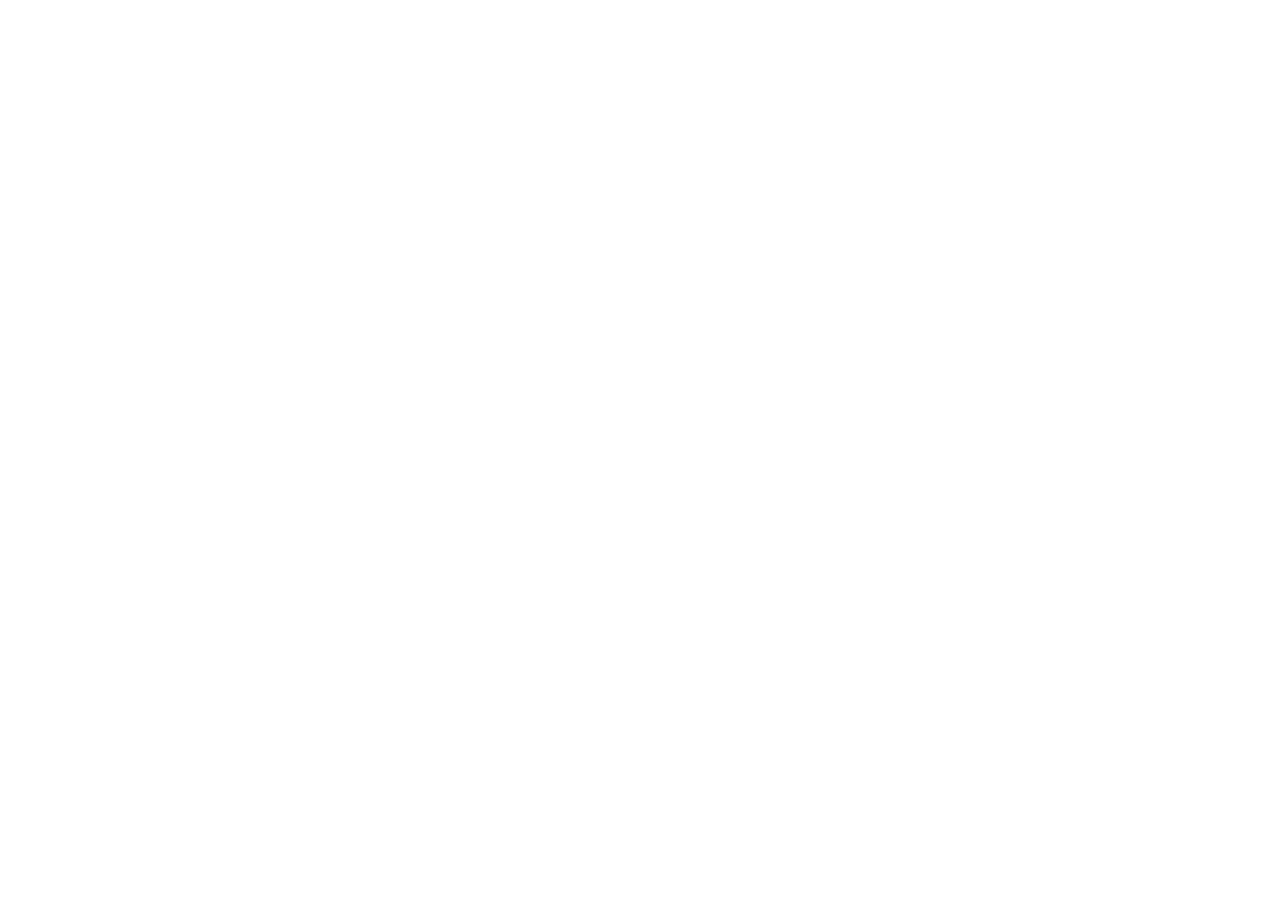
==== commit 167cae8b: "Ship IDE local Dev Guide overlay with cq1 cache-bust bundles. Point Indicator IDE guide links at loc" ====
--- a/frontend_override/html/index.html
+++ b/frontend_override/html/index.html
@@ -189,7 +189,7 @@
         }
       }
     </style>
-    <script type="module" crossorigin src="./assets/index-Bv_zhOcS.js"></script>
+    <script type="module" crossorigin src="./assets/index-Bv_zhOcS-cq1.js"></script>
     <link rel="modulepreload" crossorigin href="./assets/vendor-utils-CIDSAJZe.js">
     <link rel="modulepreload" crossorigin href="./assets/vendor-9zn8LPJn.js">
     <link rel="modulepreload" crossorigin href="./assets/vue-core-YzJN5R7J.js">
